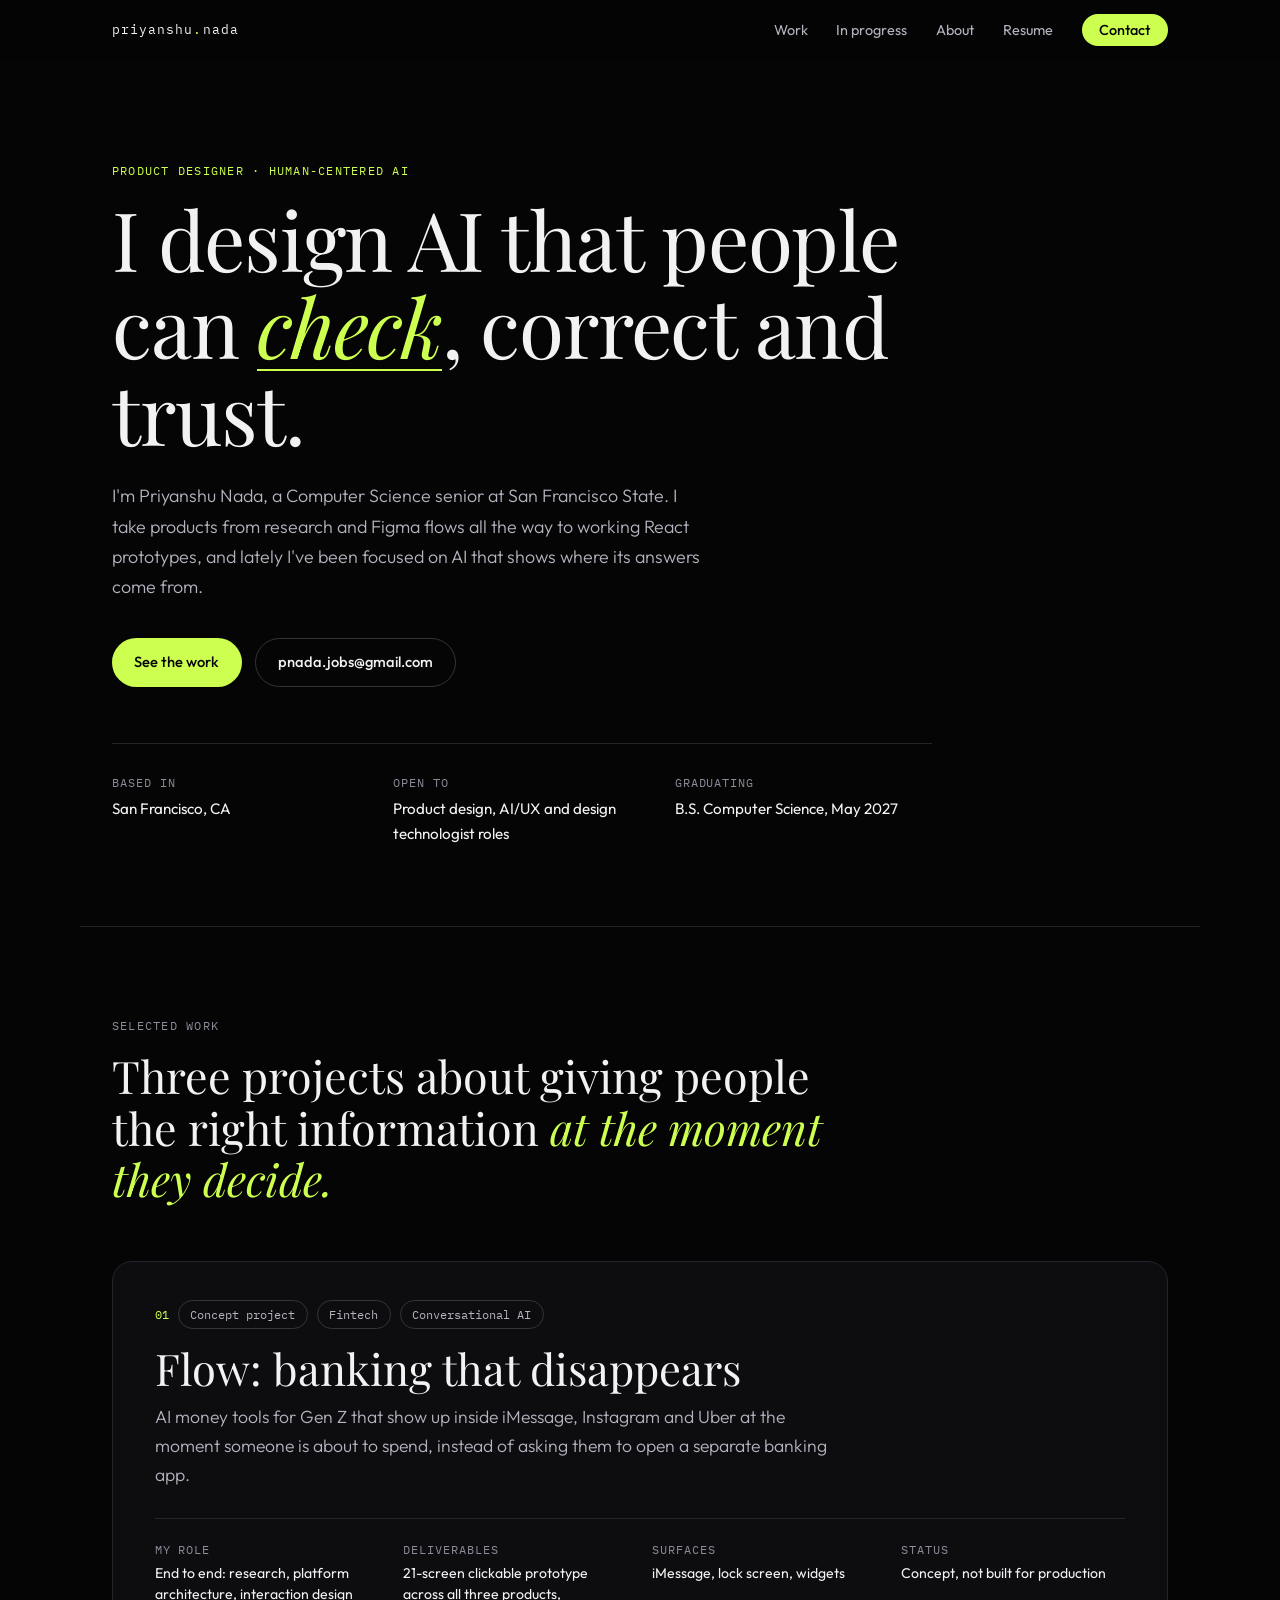
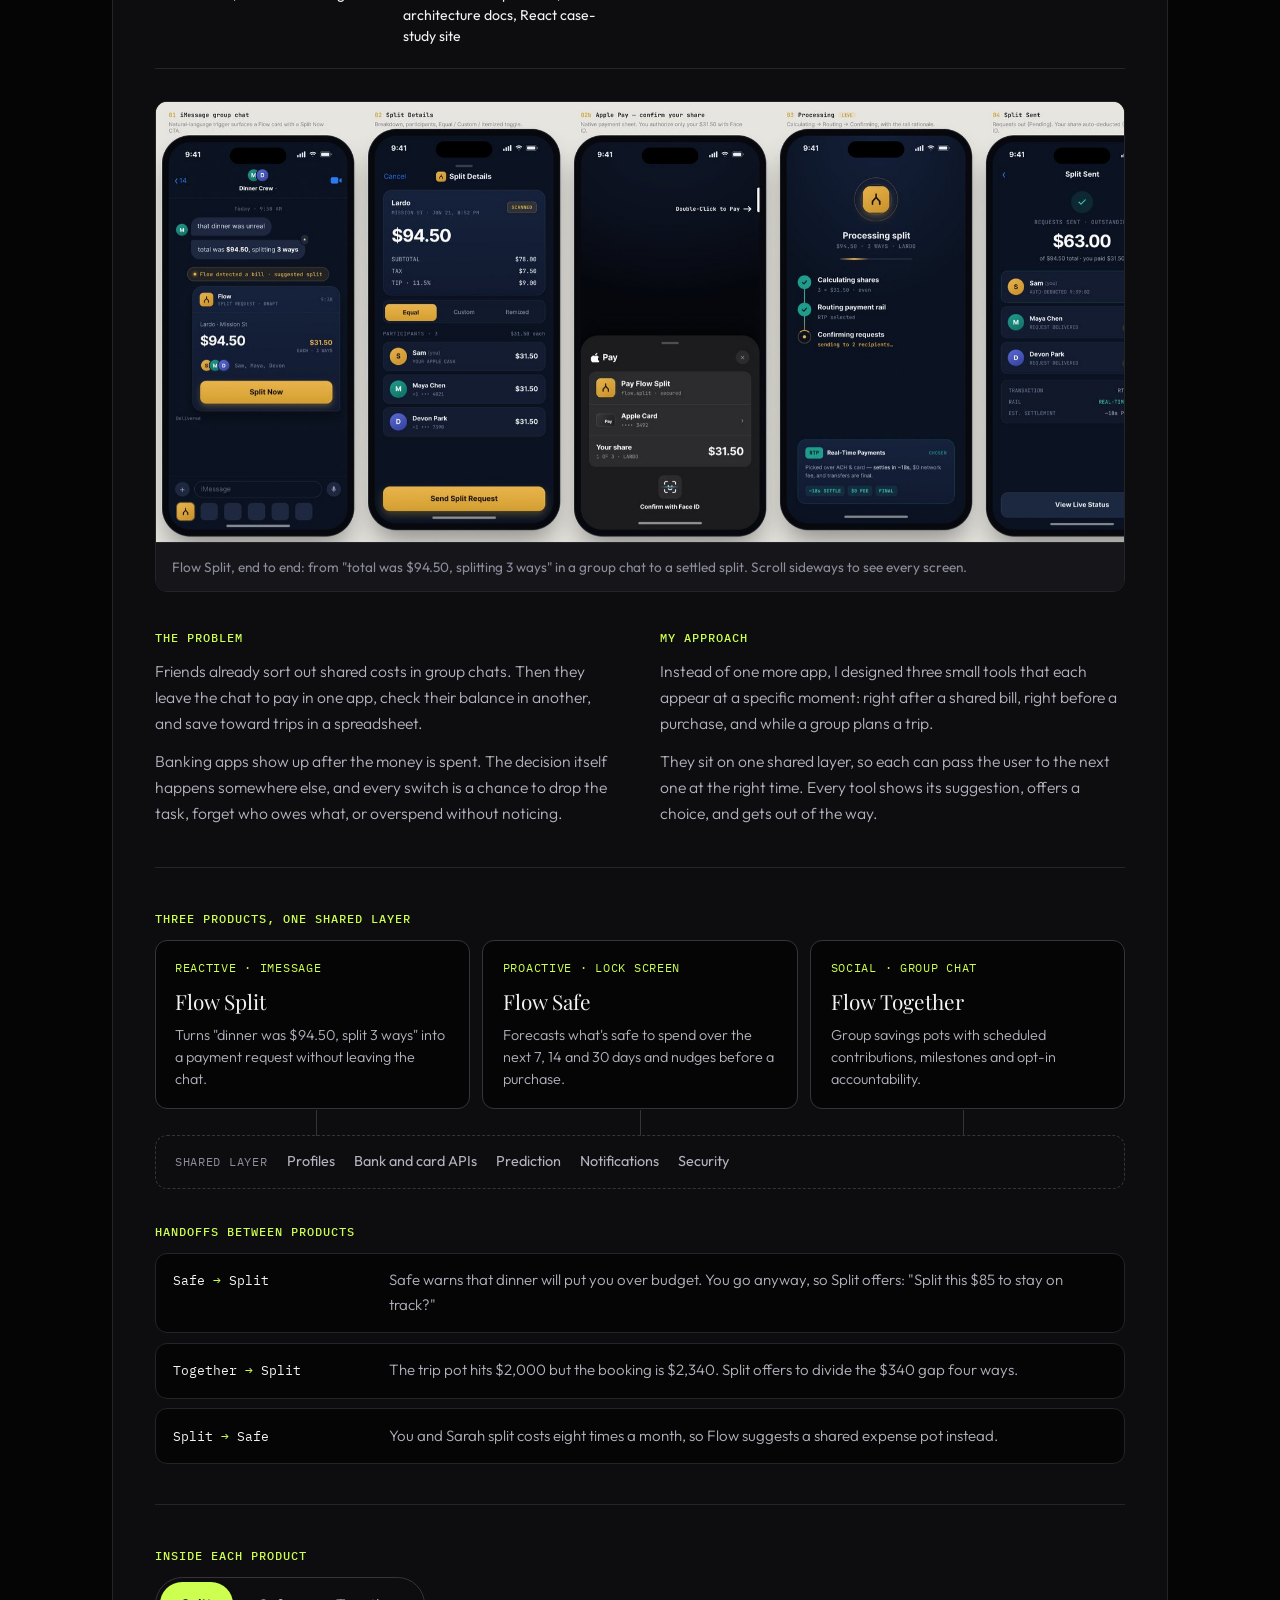
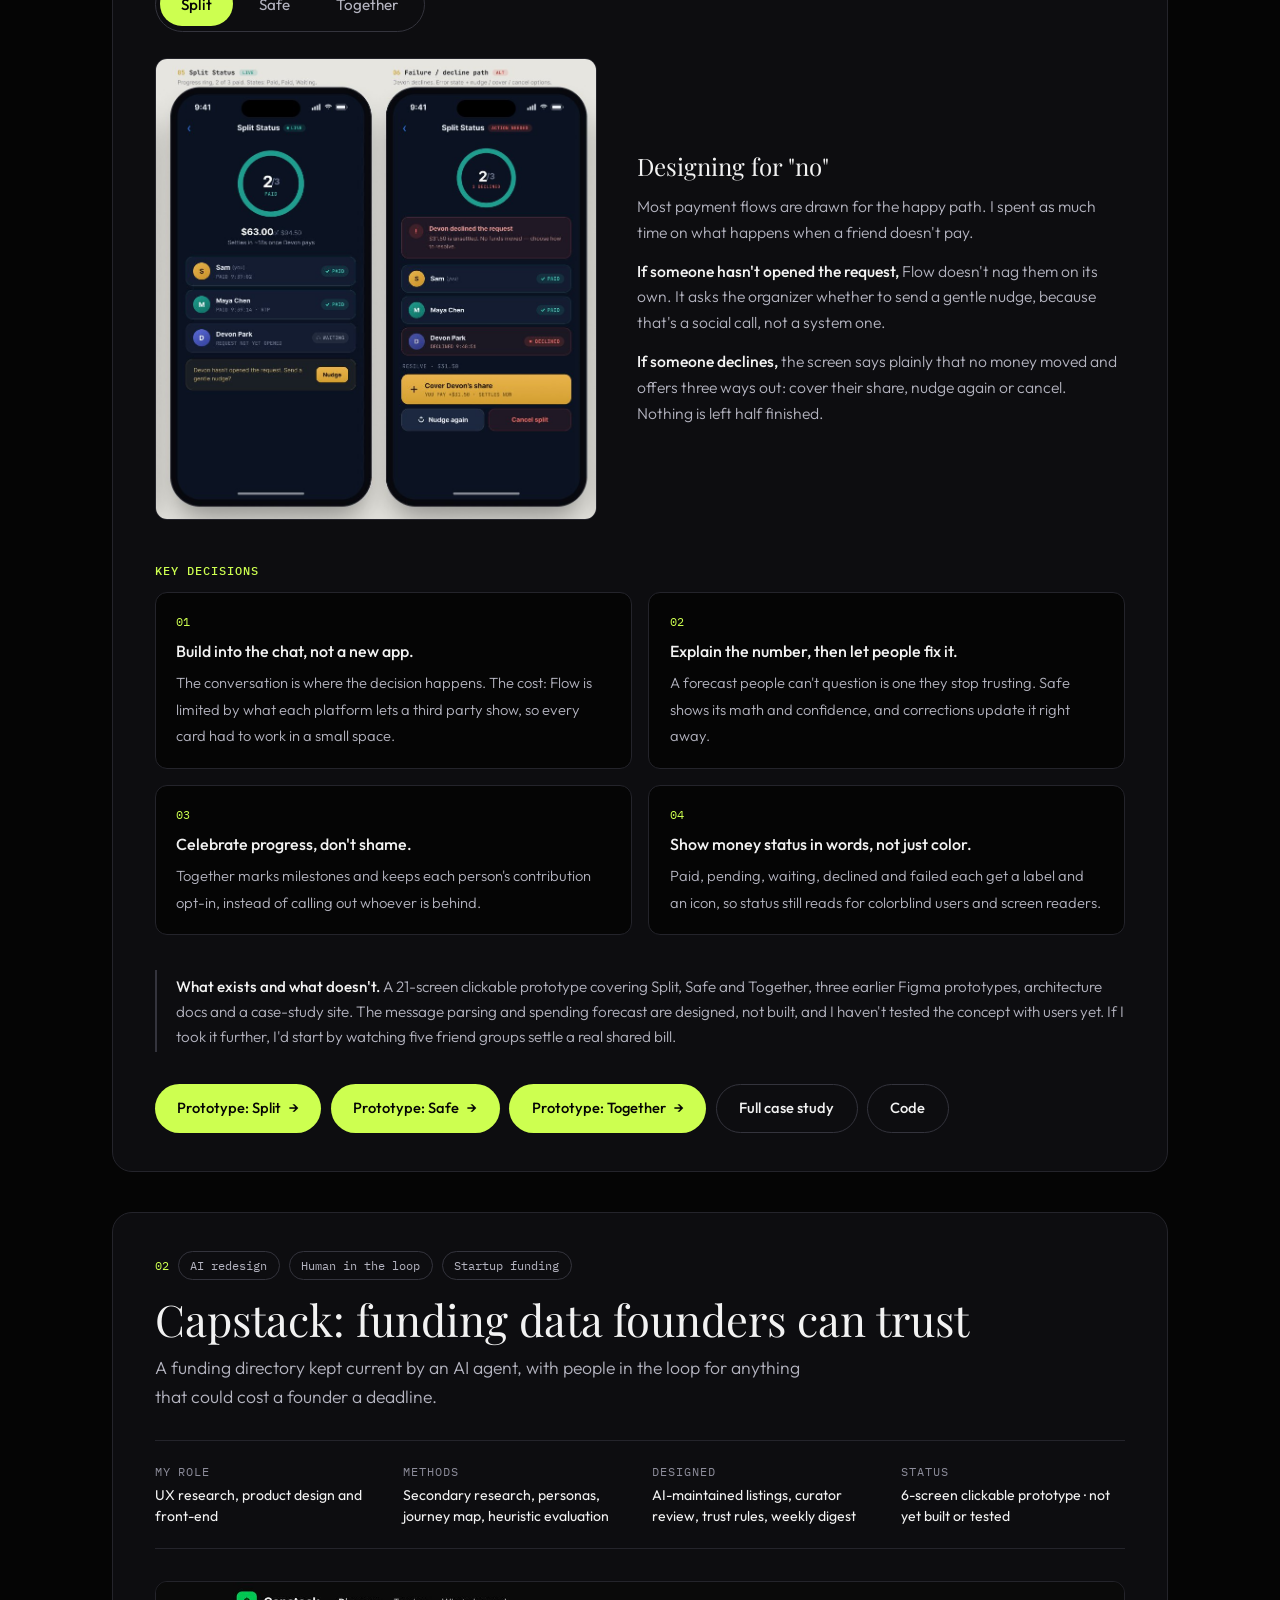
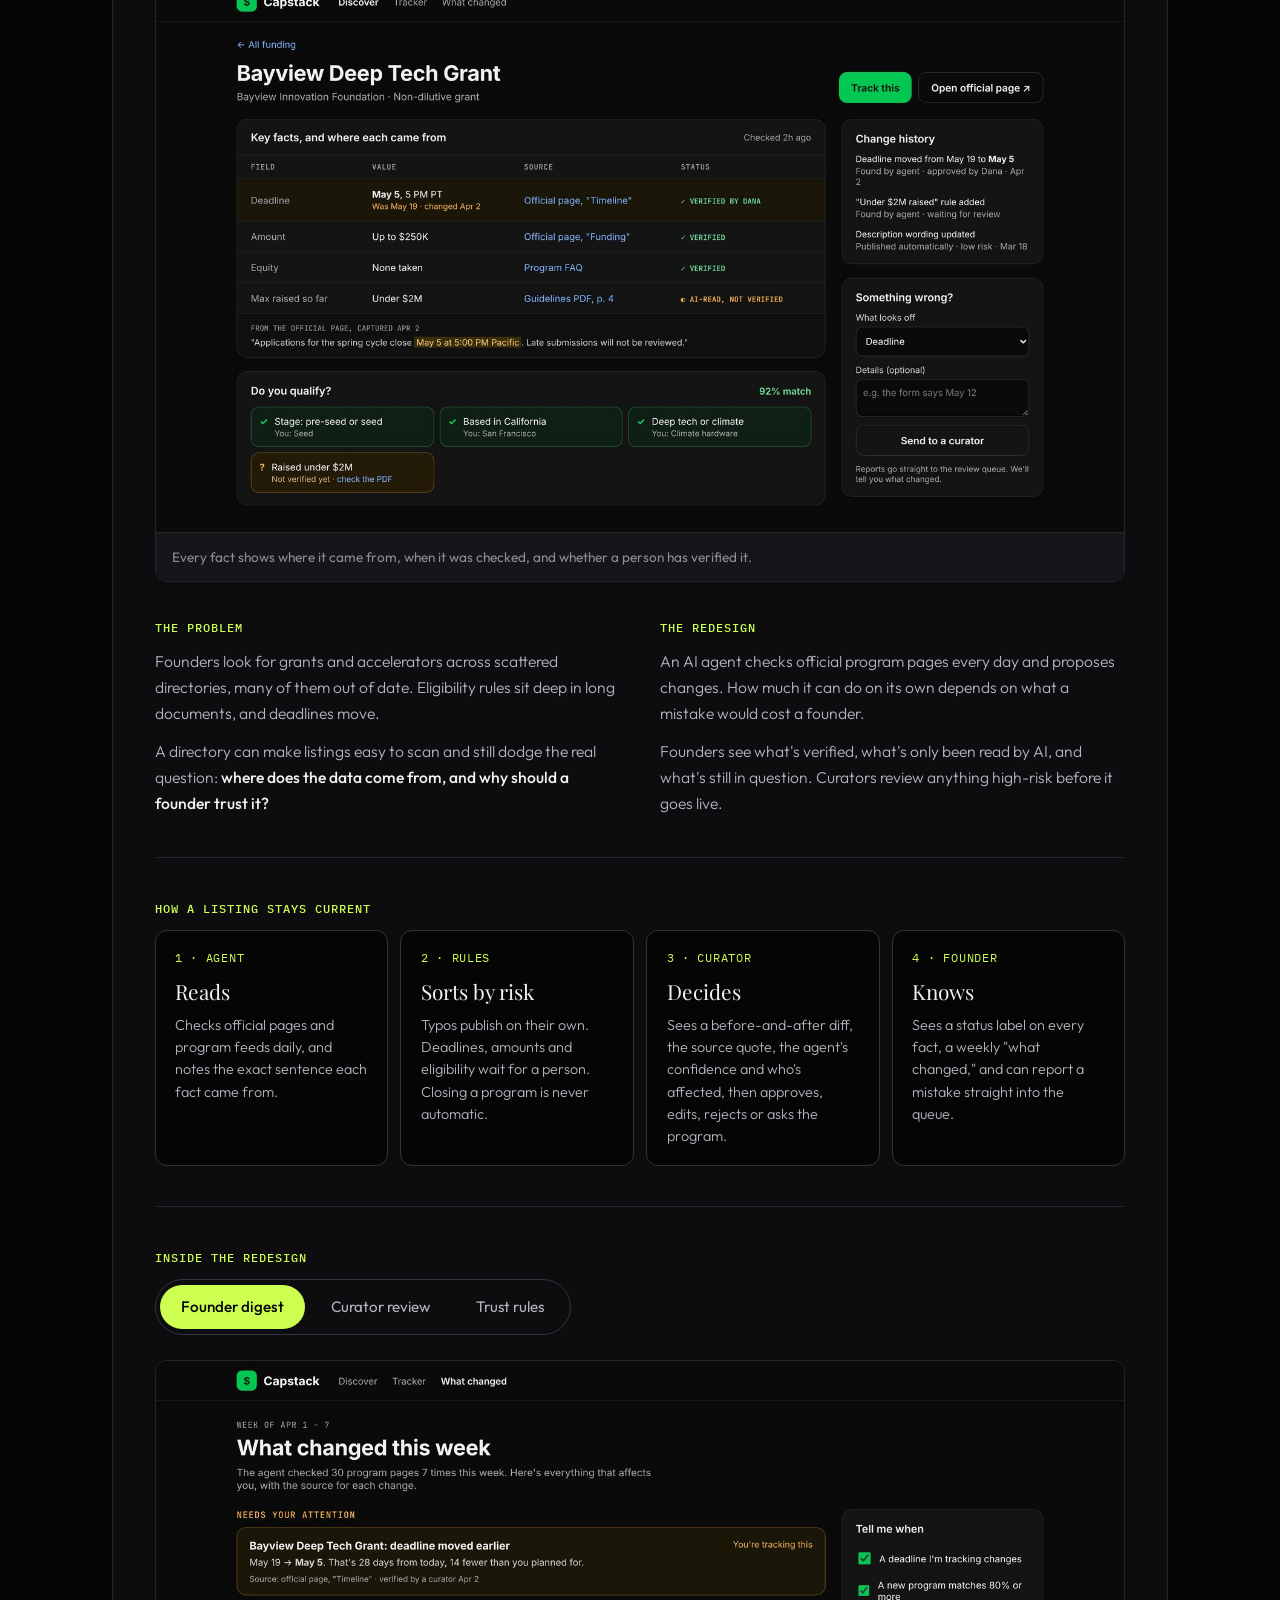
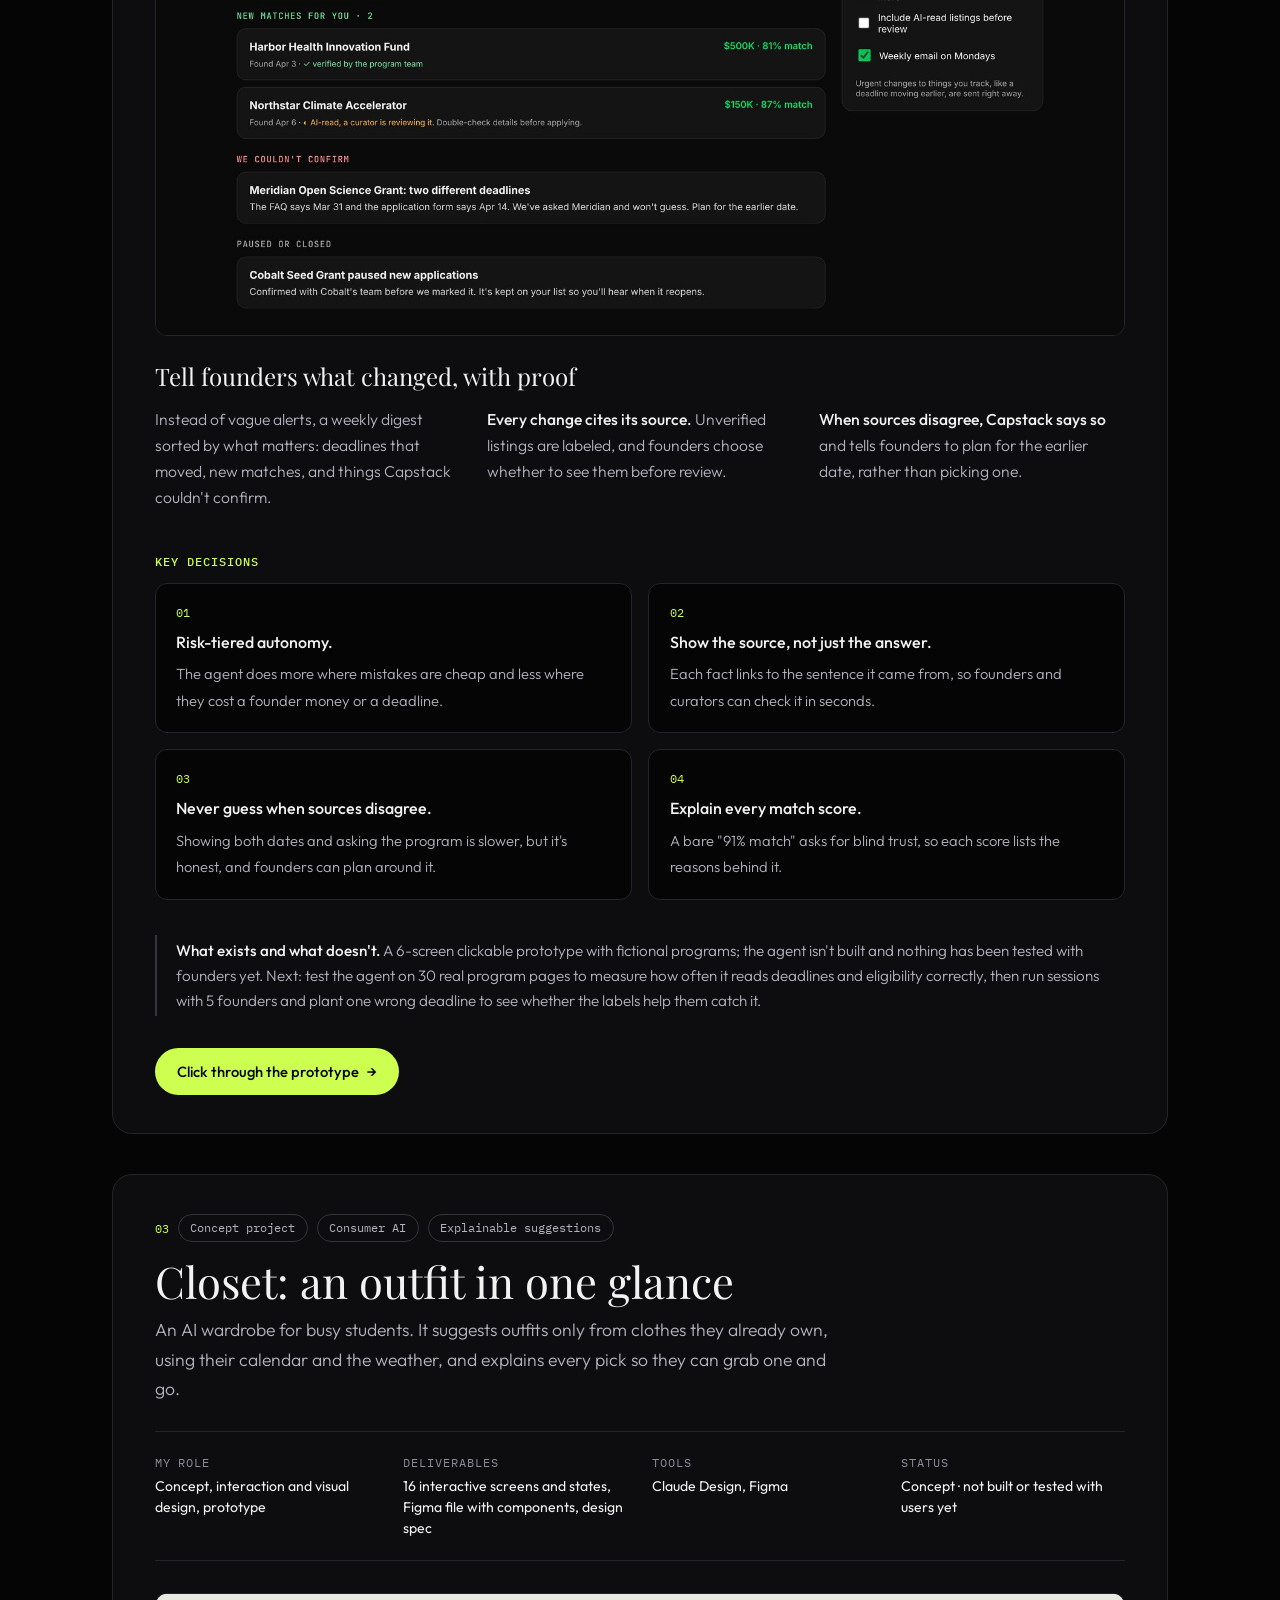
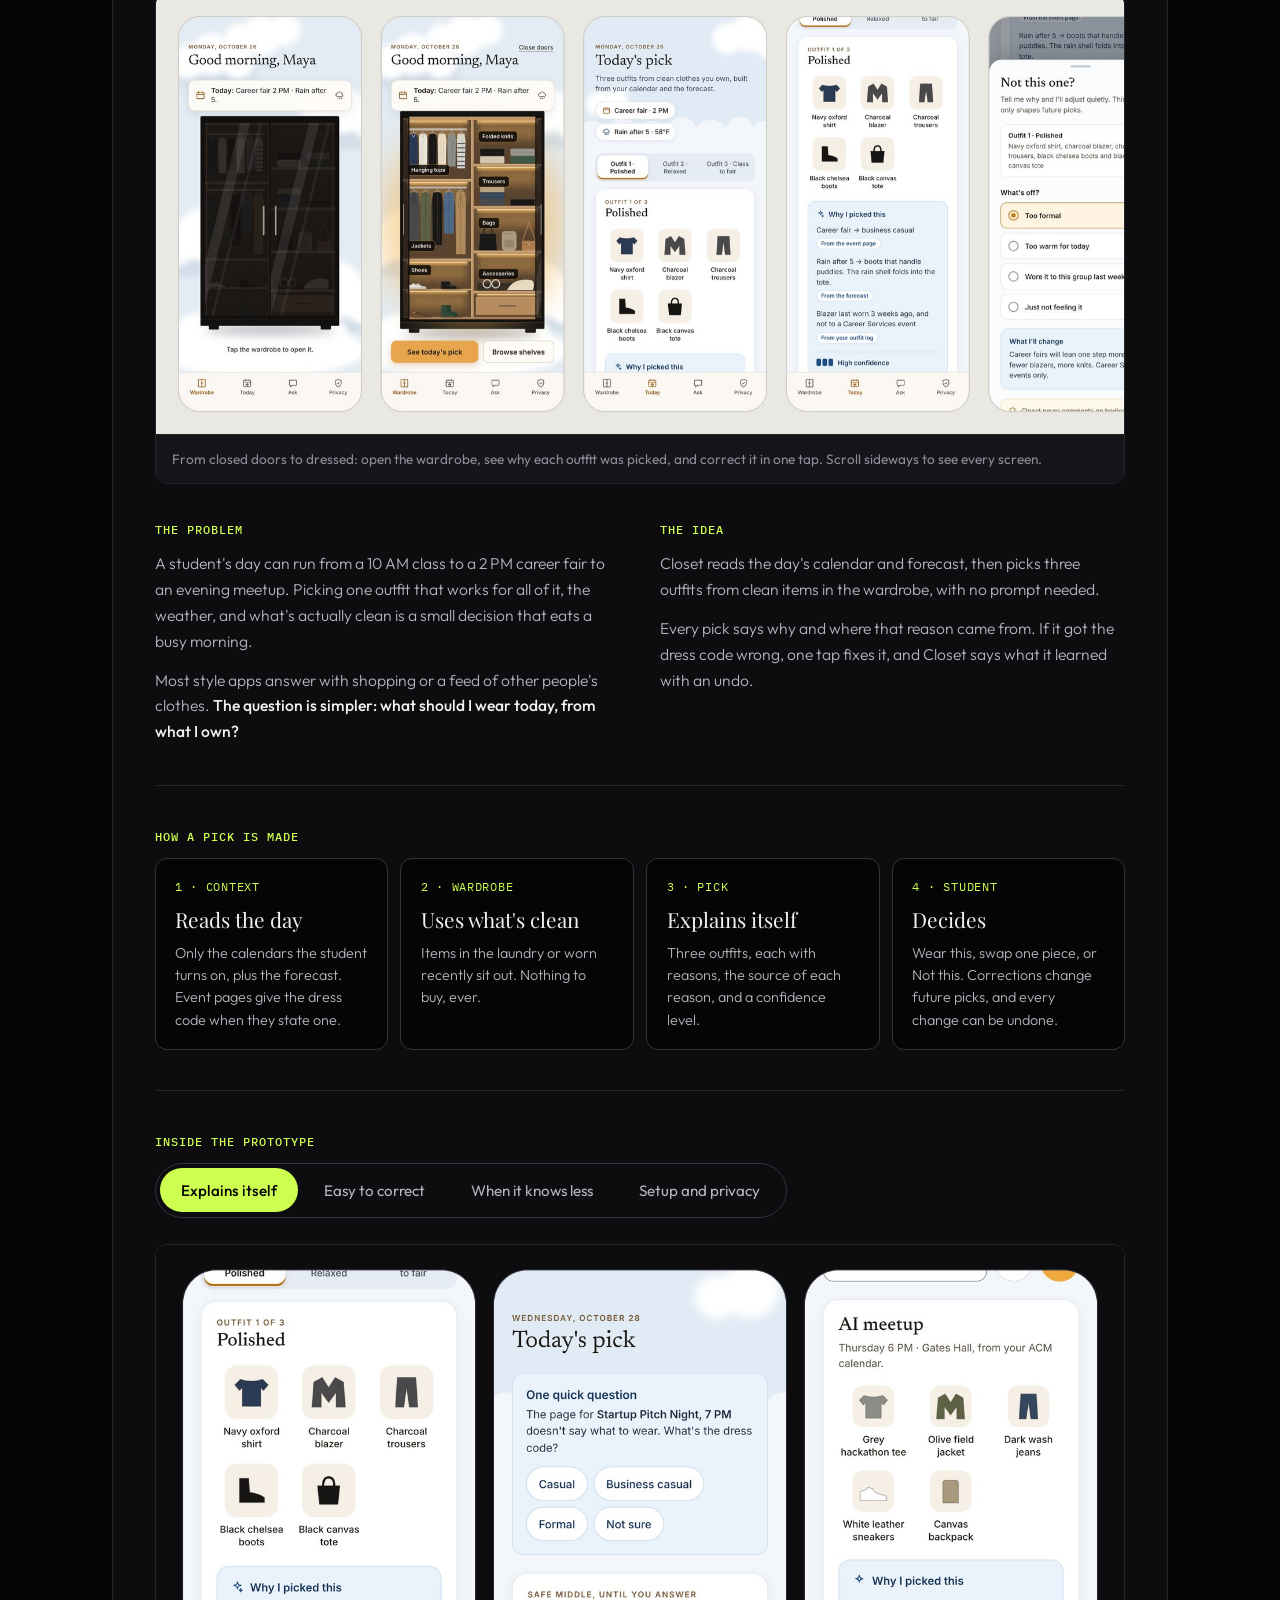
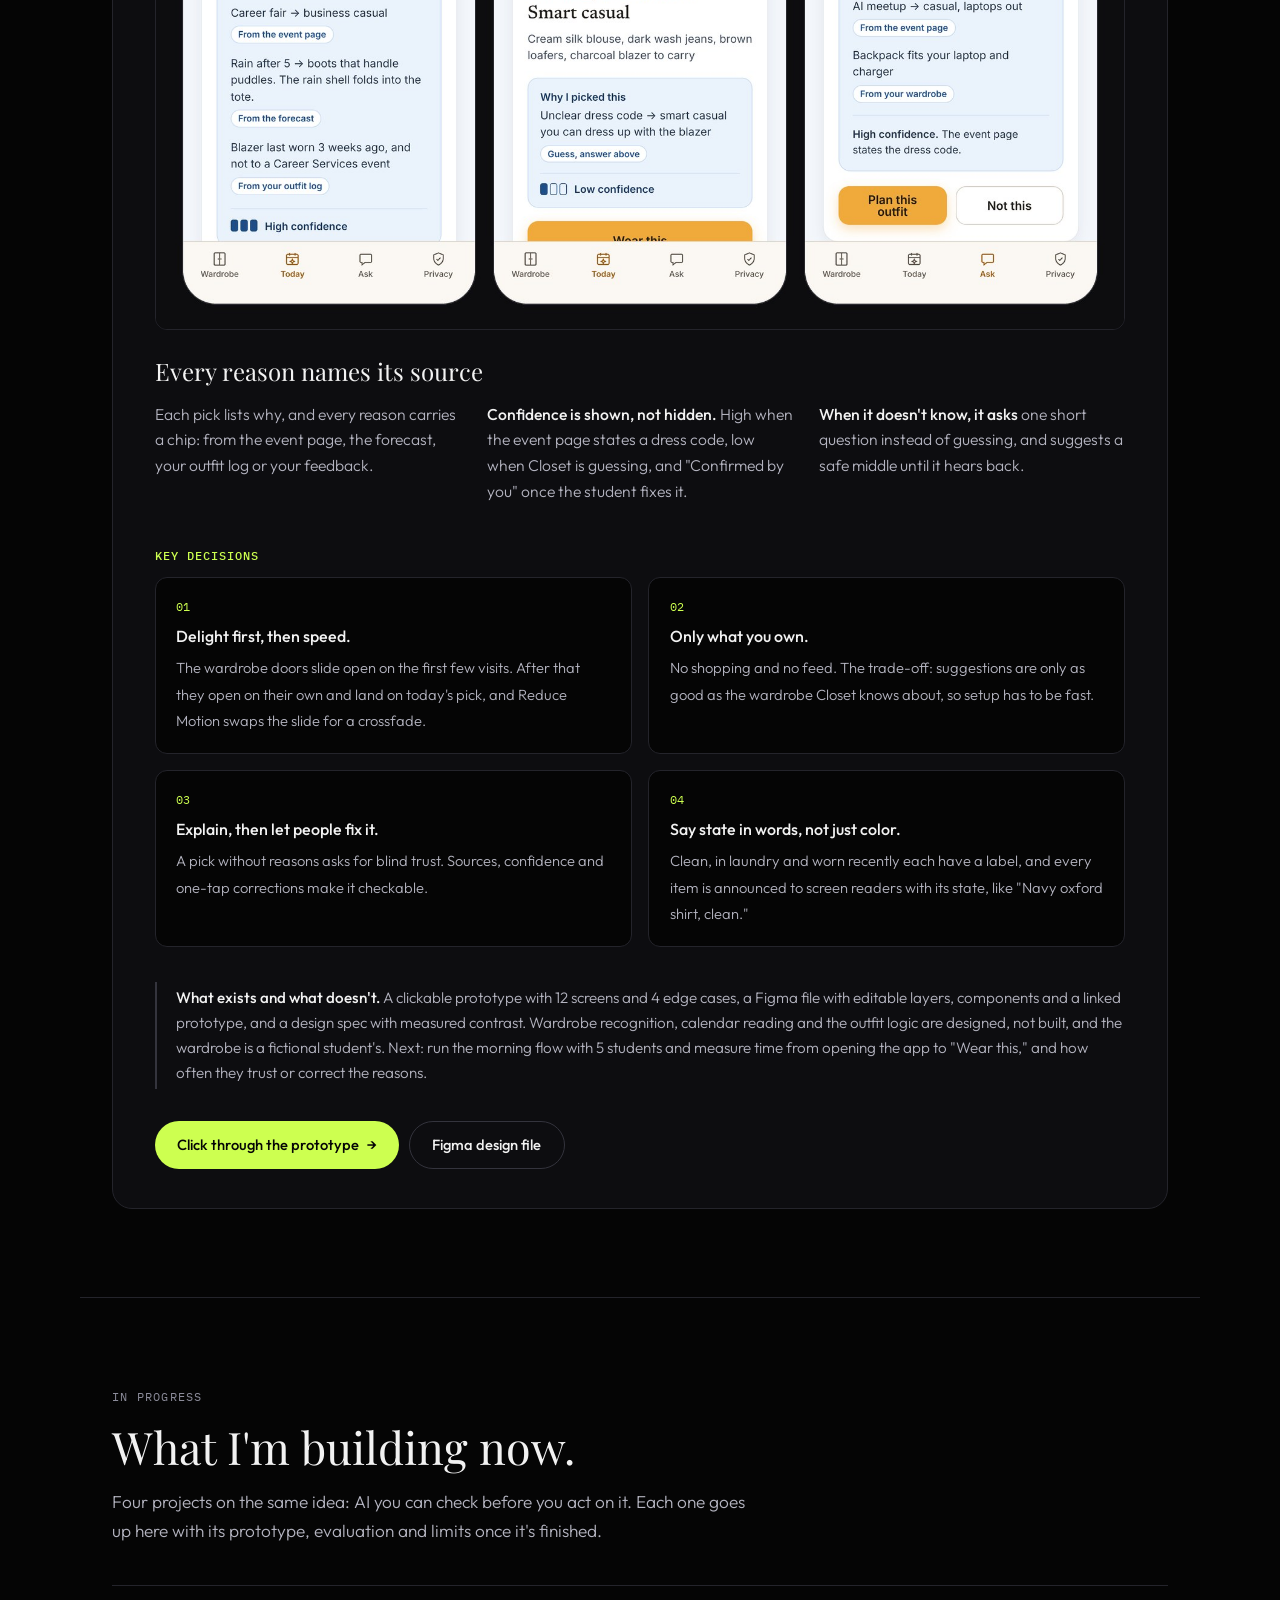
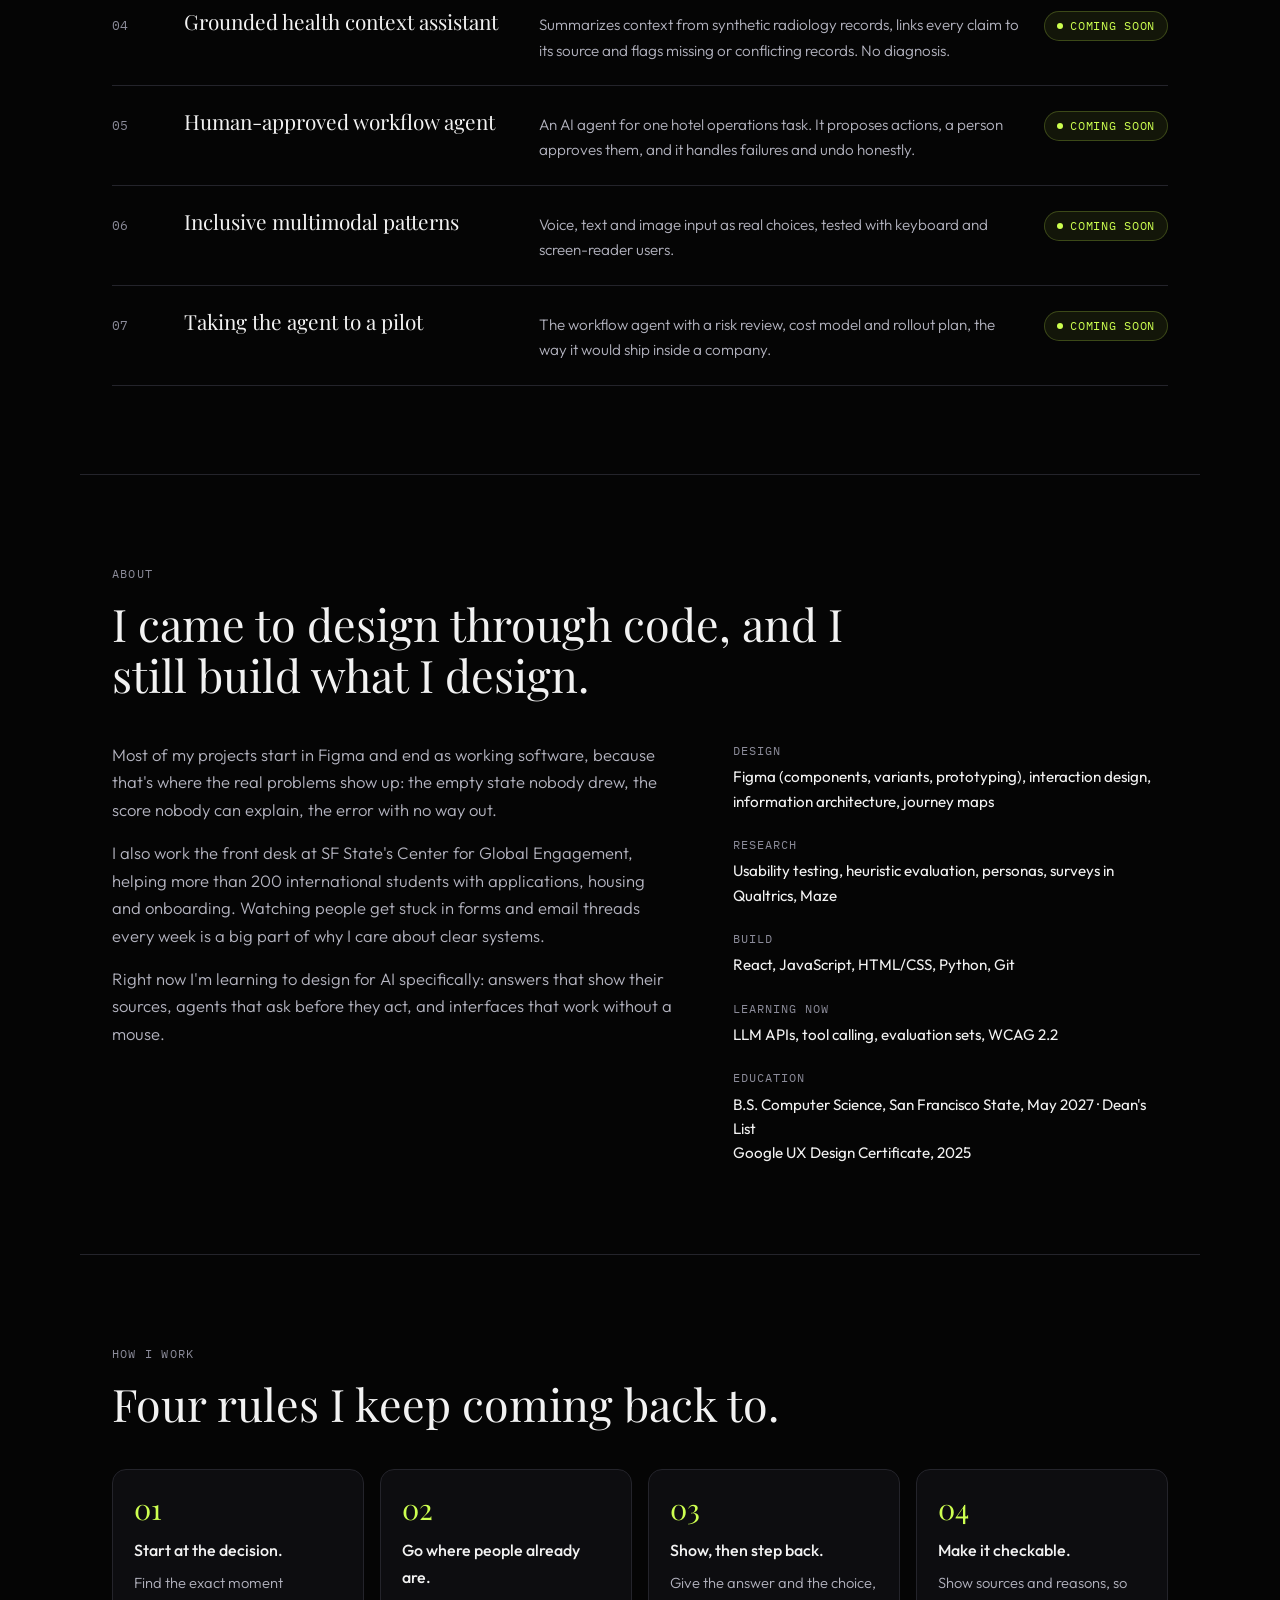
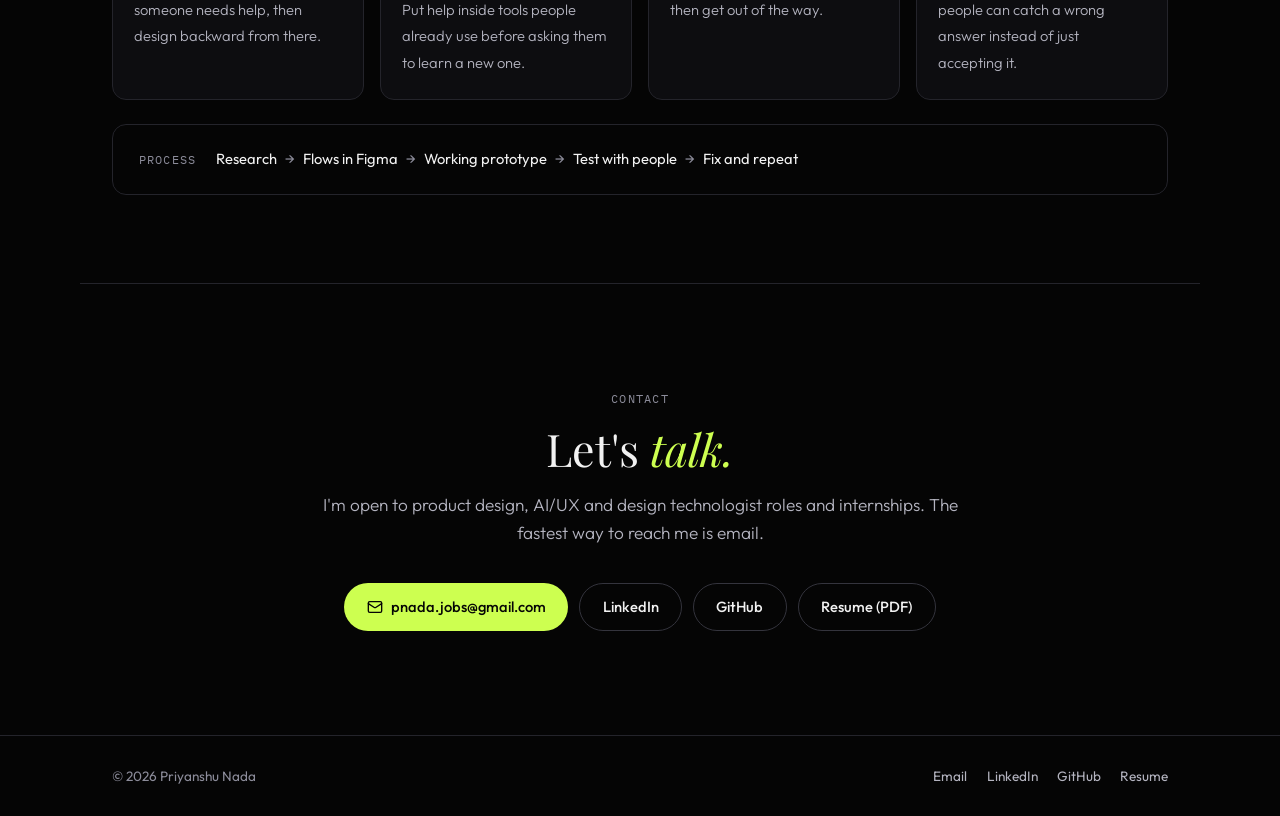
==== index.html @ f2cd7e9b "Closet: open the prototype in Figma Co-Authored-By: Claude Opus 5.5 <noreply@anthropic.com> Claude-S" ====
<!DOCTYPE html>
<html lang="en">
<head>
<meta charset="UTF-8">
<meta name="viewport" content="width=device-width, initial-scale=1.0">
<title>Priyanshu Nada | Product Designer, Human-Centered AI</title>
<meta name="description" content="Priyanshu Nada is a product designer and CS senior at San Francisco State. He designs and prototypes AI products people can check, correct and trust.">
<meta property="og:title" content="Priyanshu Nada | Product Designer, Human-Centered AI">
<meta property="og:description" content="I design AI that people can check, correct and trust. Case studies: Flow, Capstack and Closet.">
<meta property="og:type" content="website">
<meta property="og:url" content="https://nadadesign.netlify.app/">
<meta property="og:image" content="https://nadadesign.netlify.app/assets/flow-split-decline.jpg">
<meta name="twitter:card" content="summary_large_image">
<link rel="preconnect" href="https://fonts.googleapis.com">
<link rel="preconnect" href="https://fonts.gstatic.com" crossorigin>
<link href="https://fonts.googleapis.com/css2?family=Playfair+Display:ital,wght@0,400;0,600;1,400&family=Outfit:wght@300;400;500;600&family=IBM+Plex+Mono:wght@400;500&display=swap" rel="stylesheet">
<script>document.documentElement.classList.add('js')</script>
<style>
:root{
  --bg:#050505;--bg2:#0d0d10;--bg3:#15151a;--border:#24242b;--border2:#34343d;
  --t1:#f2f2f2;--t2:#b4b4c0;--t3:#8c8c9a;
  --accent:#cdff50;--accent-dim:rgba(205,255,80,0.22);--accent-faint:rgba(205,255,80,0.07);
  --serif:'Playfair Display',Georgia,serif;--sans:'Outfit',system-ui,sans-serif;--mono:'IBM Plex Mono',ui-monospace,monospace;
  --ease:cubic-bezier(0.16,1,0.3,1);
  --max:1120px;
}
*,*::before,*::after{margin:0;padding:0;box-sizing:border-box}
html{scroll-behavior:smooth;scroll-padding-top:84px;-webkit-font-smoothing:antialiased}
body{font-family:var(--sans);background:var(--bg);color:var(--t1);line-height:1.65;font-size:1rem;overflow-x:hidden}
a{color:inherit}
img{display:block;max-width:100%;height:auto}
:focus-visible{outline:2px solid var(--accent);outline-offset:3px;border-radius:4px}
.skip{position:absolute;left:1rem;top:-3rem;background:var(--accent);color:var(--bg);padding:0.6rem 1rem;border-radius:8px;font-weight:600;z-index:200;text-decoration:none}
.skip:focus{top:1rem}
.wrap{max-width:var(--max);margin:0 auto;padding:0 2rem}

/* Nav */
.nav{position:fixed;inset:0 0 auto 0;z-index:100;background:rgba(5,5,5,0.82);backdrop-filter:blur(16px);-webkit-backdrop-filter:blur(16px);border-bottom:1px solid transparent;transition:border-color 0.3s}
.nav.scrolled{border-bottom-color:var(--border)}
.nav-in{max-width:var(--max);margin:0 auto;padding:1rem 2rem;display:flex;align-items:center;justify-content:space-between;gap:1rem}
.logo{font-family:var(--mono);font-size:0.82rem;letter-spacing:0.08em;color:var(--t1);text-decoration:none}
.logo span{color:var(--accent)}
.nav-links{display:flex;align-items:center;gap:1.8rem;list-style:none}
.nav-links a{font-size:0.9rem;color:var(--t2);text-decoration:none;transition:color 0.2s}
.nav-links a:hover,.nav-links a.active{color:var(--t1)}
.nav-links .btn-sm{color:var(--bg)}
.nav-toggle{display:none;background:none;border:1px solid var(--border2);color:var(--t1);border-radius:8px;width:44px;height:44px;cursor:pointer;align-items:center;justify-content:center}
.nav-toggle svg{width:20px;height:20px}

/* Buttons */
.btn{display:inline-flex;align-items:center;justify-content:center;gap:0.5rem;min-height:46px;padding:0.7rem 1.4rem;border-radius:100px;font-family:var(--sans);font-size:0.92rem;font-weight:500;text-decoration:none;transition:background 0.2s,border-color 0.2s,color 0.2s}
.btn svg{width:16px;height:16px;flex-shrink:0}
.btn-a{background:var(--accent);color:var(--bg)}
.btn-a:hover{background:#dbff7a}
.btn-o{border:1px solid var(--border2);color:var(--t1)}
.btn-o:hover{border-color:var(--t3);background:var(--bg2)}
.btn-sm{min-height:38px;padding:0.45rem 1.1rem;font-size:0.85rem;background:var(--accent);border-radius:100px;font-weight:500}
.btn-sm:hover{background:#dbff7a}

/* Type */
.label{font-family:var(--mono);font-size:0.78rem;letter-spacing:0.1em;text-transform:uppercase;color:var(--t3);margin-bottom:0.9rem}
.h2{font-family:var(--serif);font-weight:400;font-size:clamp(1.9rem,3.6vw,2.8rem);line-height:1.15;max-width:760px}
.h2 em,.h1 em{font-style:italic;color:var(--accent)}
.lead{font-size:1.08rem;color:var(--t2);font-weight:300;max-width:640px;margin-top:1rem}

/* Hero */
.hero{padding:10rem 0 5rem}
.hero .label{color:var(--accent)}
.h1{font-family:var(--serif);font-weight:400;font-size:clamp(2.6rem,6.4vw,5.2rem);line-height:1.06;letter-spacing:-0.015em;max-width:900px}
.hero-sub{font-size:1.12rem;color:var(--t2);font-weight:300;max-width:600px;margin-top:1.6rem;line-height:1.7}
.hero-cta{display:flex;gap:0.8rem;flex-wrap:wrap;margin-top:2.2rem}
.facts{display:grid;grid-template-columns:repeat(3,minmax(0,1fr));gap:1.5rem;margin-top:3.5rem;padding-top:1.8rem;border-top:1px solid var(--border);max-width:820px}
.facts dt{font-family:var(--mono);font-size:0.75rem;letter-spacing:0.08em;text-transform:uppercase;color:var(--t3);margin-bottom:0.25rem}
.facts dd{font-size:0.95rem;color:var(--t1)}
.facts a{color:var(--accent);text-underline-offset:3px}

section{padding:5.5rem 0}
.rule{max-width:var(--max);margin:0 auto;height:1px;background:var(--border)}

/* Case studies */
.case{margin-top:3.5rem;border:1px solid var(--border);border-radius:20px;background:var(--bg2);overflow:hidden}
.case+.case{margin-top:2.5rem}
.case-head{padding:2.4rem 2.6rem 0}
.case-kicker{display:flex;flex-wrap:wrap;align-items:center;gap:0.6rem;font-family:var(--mono);font-size:0.78rem;color:var(--t3)}
.case-num{color:var(--accent)}
.pill{border:1px solid var(--border2);border-radius:100px;padding:0.2rem 0.7rem;font-size:0.75rem;color:var(--t2)}
.case-title{font-family:var(--serif);font-weight:400;font-size:clamp(2rem,3.4vw,2.8rem);line-height:1.1;margin-top:1rem}
.case-lede{font-size:1.1rem;color:var(--t2);font-weight:300;max-width:680px;margin-top:0.6rem}
.case-meta{display:grid;grid-template-columns:repeat(4,minmax(0,1fr));gap:1.2rem 1.5rem;margin-top:1.8rem;padding:1.3rem 0;border-top:1px solid var(--border);border-bottom:1px solid var(--border)}
.case-meta dt{font-family:var(--mono);font-size:0.75rem;letter-spacing:0.08em;text-transform:uppercase;color:var(--t3);margin-bottom:0.2rem}
.case-meta dd{font-size:0.88rem;color:var(--t1);line-height:1.5}
.shot{margin:2rem 2.6rem 0;border-radius:12px;overflow:hidden;border:1px solid var(--border)}
.shot img{width:100%}
.shot figcaption{font-size:0.85rem;color:var(--t3);padding:0.8rem 1rem;background:var(--bg3);border-top:1px solid var(--border)}
.case-body{padding:2.2rem 2.6rem 2.4rem}
.cols{display:grid;grid-template-columns:repeat(2,minmax(0,1fr));gap:2.5rem}
.h4{font-family:var(--mono);font-size:0.78rem;letter-spacing:0.08em;text-transform:uppercase;color:var(--accent);margin-bottom:0.7rem;font-weight:500}
.prose{font-size:0.98rem;color:var(--t2);font-weight:300}
.prose p+p{margin-top:0.8rem}
.prose strong{color:var(--t1);font-weight:500}
.ticks{list-style:none;display:flex;flex-direction:column;gap:0.6rem}
.ticks li{position:relative;padding-left:1.2rem;font-size:0.96rem;color:var(--t2);font-weight:300}
.ticks li::before{content:'';position:absolute;left:0;top:0.62em;width:6px;height:6px;border-radius:50%;background:var(--accent)}
.ticks strong{color:var(--t1);font-weight:500}
.decisions{margin-top:2.5rem}
.dlist{list-style:none;display:grid;grid-template-columns:repeat(2,minmax(0,1fr));gap:1rem;counter-reset:d}
.dlist li{counter-increment:d;border:1px solid var(--border);border-radius:12px;padding:1.2rem 1.3rem;background:var(--bg)}
.dlist li::before{content:'0' counter(d);display:block;font-family:var(--mono);font-size:0.75rem;color:var(--accent);margin-bottom:0.4rem}
.dlist b{display:block;font-weight:500;font-size:1rem;color:var(--t1);margin-bottom:0.3rem}
.dlist span{font-size:0.92rem;color:var(--t2);font-weight:300;line-height:1.6}
.limits{margin-top:2.2rem;border-left:2px solid var(--border2);padding:0.2rem 0 0.2rem 1.2rem}
.limits p{font-size:0.95rem;color:var(--t2);font-weight:300}
.limits strong{color:var(--t1);font-weight:500}
.links{display:flex;flex-wrap:wrap;gap:0.6rem;margin-top:2rem}
.strip{overflow-x:auto;background:#e9e8e3;scrollbar-color:var(--border2) var(--bg3)}
.strip img{width:auto;max-width:none;height:440px}
.feature{display:grid;grid-template-columns:minmax(0,0.9fr) minmax(0,1.1fr);gap:2.5rem;align-items:center;margin-top:2.5rem;padding-top:2.5rem;border-top:1px solid var(--border)}
.feature-img{border-radius:12px;overflow:hidden;border:1px solid var(--border)}

/* In progress */
.next-list{list-style:none;margin-top:2.5rem;border-top:1px solid var(--border)}
.next-list li{display:grid;grid-template-columns:3rem minmax(0,1.1fr) minmax(0,1.6fr) auto;gap:1.5rem;align-items:baseline;padding:1.4rem 0;border-bottom:1px solid var(--border)}
.n-num{font-family:var(--mono);font-size:0.8rem;color:var(--t3)}
.n-name{font-family:var(--serif);font-size:1.3rem;line-height:1.25}
.n-desc{font-size:0.95rem;color:var(--t2);font-weight:300}
.n-tag{font-family:var(--mono);font-size:0.75rem;letter-spacing:0.06em;text-transform:uppercase;color:var(--accent);border:1px solid var(--accent-dim);background:var(--accent-faint);border-radius:100px;padding:0.25rem 0.75rem;white-space:nowrap}

/* About */
.about-grid{display:grid;grid-template-columns:minmax(0,1.3fr) minmax(0,1fr);gap:3.5rem;margin-top:2.5rem}
.about-text p{font-size:1.04rem;color:var(--t2);font-weight:300}
.about-text p+p{margin-top:1rem}
.kit{display:flex;flex-direction:column;gap:1.3rem}
.kit dt{font-family:var(--mono);font-size:0.75rem;letter-spacing:0.08em;text-transform:uppercase;color:var(--t3);margin-bottom:0.3rem}
.kit dd{font-size:0.95rem;color:var(--t1);line-height:1.6}

/* Approach */
.principles{display:grid;grid-template-columns:repeat(4,minmax(0,1fr));gap:1rem;margin-top:2.5rem;list-style:none;counter-reset:p}
.principles li{counter-increment:p;border:1px solid var(--border);border-radius:14px;background:var(--bg2);padding:1.5rem 1.3rem}
.principles li::before{content:'0' counter(p);display:block;font-family:var(--serif);font-size:1.8rem;color:var(--accent);line-height:1;margin-bottom:0.9rem}
.principles b{display:block;font-weight:500;font-size:1rem;margin-bottom:0.35rem}
.principles span{font-size:0.92rem;color:var(--t2);font-weight:300;line-height:1.6}
.process{margin-top:1.5rem;border:1px solid var(--border);border-radius:14px;padding:1.4rem 1.6rem;display:flex;flex-wrap:wrap;align-items:center;gap:0.5rem 1.2rem}
.process .label{margin:0}
.steps{list-style:none;display:flex;flex-wrap:wrap;gap:0.4rem 0.5rem;align-items:center}
.steps li{font-size:0.92rem;color:var(--t1)}
.steps li+li::before{content:'→';color:var(--t3);margin-right:0.5rem}

/* Contact */
.contact{text-align:center;padding:6.5rem 0}
.contact .h2{margin:0 auto}
.contact .lead{margin:1rem auto 0}
.contact-btns{display:flex;justify-content:center;flex-wrap:wrap;gap:0.7rem;margin-top:2.2rem}

footer{border-top:1px solid var(--border)}
.foot{max-width:var(--max);margin:0 auto;padding:1.8rem 2rem;display:flex;justify-content:space-between;align-items:center;gap:1rem;flex-wrap:wrap;font-size:0.85rem;color:var(--t3)}
.foot nav{display:flex;gap:1.2rem;flex-wrap:wrap}
.foot a{color:var(--t2);text-decoration:none}
.foot a:hover{color:var(--accent)}

/* Flow platform diagram */
.platform{margin-top:2.5rem;padding-top:2.5rem;border-top:1px solid var(--border)}
.plat-row{list-style:none;display:grid;grid-template-columns:repeat(3,minmax(0,1fr));gap:0.8rem}
.plat-row.steps4{grid-template-columns:repeat(4,minmax(0,1fr))}
.plat-card{border:1px solid var(--border2);border-radius:12px;background:var(--bg);padding:1.1rem 1.2rem;display:flex;flex-direction:column;gap:0.35rem}
.plat-card b{font-family:var(--serif);font-weight:400;font-size:1.3rem}
.plat-card span:last-child{font-size:0.9rem;color:var(--t2);font-weight:300;line-height:1.55}
.plat-kind{font-family:var(--mono);font-size:0.75rem;letter-spacing:0.06em;text-transform:uppercase;color:var(--accent)}
.plat-base{position:relative;margin-top:1.6rem;border:1px dashed var(--border2);border-radius:12px;padding:0.9rem 1.2rem;display:flex;flex-wrap:wrap;gap:0.5rem 1.2rem;align-items:center;font-size:0.9rem;color:var(--t2)}
.plat-base::before{content:'';position:absolute;left:16.6%;right:16.6%;top:-1.6rem;height:1.6rem;border-left:1px solid var(--border2);border-right:1px solid var(--border2);background:linear-gradient(var(--border2),var(--border2)) center/1px 100% no-repeat}
.plat-base .plat-kind{color:var(--t3)}
.handoffs{list-style:none;display:flex;flex-direction:column;gap:0.6rem}
.handoffs li{display:grid;grid-template-columns:12.5rem minmax(0,1fr);gap:1rem;align-items:baseline;padding:0.9rem 1.1rem;border:1px solid var(--border);border-radius:12px;background:var(--bg)}
.hf-route{display:inline-flex;align-items:center;gap:0.5rem;font-family:var(--mono);font-size:0.8rem;color:var(--t1)}
.hf-route i{font-style:normal;color:var(--accent);display:inline-block}
.hf-text{font-size:0.94rem;color:var(--t2);font-weight:300}

/* Product tabs */
.tour{margin-top:2.5rem;padding-top:2.5rem;border-top:1px solid var(--border)}
.tabs{display:inline-flex;gap:0.3rem;padding:0.3rem;border:1px solid var(--border2);border-radius:100px;margin-bottom:1.6rem;position:relative}
.tab{min-height:44px;padding:0 1.3rem;border:0;border-radius:100px;background:transparent;color:var(--t2);font-family:var(--sans);font-size:0.95rem;cursor:pointer;transition:background 0.3s var(--ease),color 0.3s}
.tab:hover{color:var(--t1)}
.tab[aria-selected="true"]{background:var(--accent);color:var(--bg);font-weight:500}
.panel{display:grid;grid-template-columns:minmax(0,0.95fr) minmax(0,1.05fr);gap:2.5rem;align-items:center}
.js .panel[hidden]{display:none}
.panel.wide{grid-template-columns:1fr;gap:1.6rem}
.panel.wide .prose{display:grid;grid-template-columns:repeat(3,minmax(0,1fr));gap:1.6rem}
.panel.wide .prose p+p{margin-top:0}
.panel.wide .panel-title{grid-column:1 / -1;margin-bottom:-0.6rem}
.panel-title{font-family:var(--serif);font-size:1.5rem;color:var(--t1);font-weight:400;line-height:1.25}
.panel + .panel{margin-top:2.5rem}
.js .panel + .panel{margin-top:0}

/* Scroll progress */
.progress{position:fixed;left:0;top:0;height:2px;width:100%;background:var(--accent);transform-origin:0 50%;transform:scaleX(0);z-index:150;pointer-events:none}

/* Reveal (only when JS runs) */
.js .reveal{opacity:0;transform:translateY(24px);transition:opacity 0.8s var(--ease),transform 0.8s var(--ease)}
.js .reveal.vis{opacity:1;transform:none}

/* Motion: only when the visitor hasn't asked for less */
@media (prefers-reduced-motion:no-preference){
  .hero .label,.hero .h1,.hero-sub,.hero-cta,.facts{animation:rise 0.9s var(--ease) both}
  .hero .h1{animation-delay:0.08s}.hero-sub{animation-delay:0.18s}.hero-cta{animation-delay:0.28s}.facts{animation-delay:0.4s}
  .h1 em{background:linear-gradient(var(--accent),var(--accent)) 0 92%/0 2px no-repeat;animation:underline 0.9s var(--ease) 0.9s forwards}
  @keyframes rise{from{opacity:0;transform:translateY(22px)}to{opacity:1;transform:none}}
  @keyframes underline{to{background-size:100% 2px}}

  .js .dlist li,.js .principles li,.js .plat-card,.js .handoffs li,.js .next-list li,.js .ticks li{opacity:0;transform:translateY(14px);transition:opacity 0.6s var(--ease),transform 0.6s var(--ease),border-color 0.3s,background 0.3s}
  .js .dlist.vis li,.js .principles.vis li,.js .plat-row.vis .plat-card,.js .handoffs.vis li,.js .ticks.vis li,.js .next-list.vis li{opacity:1;transform:none}
  .js :is(.dlist,.principles,.plat-row,.handoffs,.next-list,.ticks) > :nth-child(2){transition-delay:0.08s}
  .js :is(.dlist,.principles,.plat-row,.handoffs,.next-list,.ticks) > :nth-child(3){transition-delay:0.16s}
  .js :is(.dlist,.principles,.plat-row,.handoffs,.next-list,.ticks) > :nth-child(4){transition-delay:0.24s}

  .dlist li:hover,.principles li:hover,.plat-card:hover{border-color:var(--accent-dim);transform:translateY(-3px)!important;transition-delay:0s!important}
  .handoffs li:hover .hf-route i{animation:nudge 0.6s var(--ease)}
  @keyframes nudge{50%{transform:translateX(4px)}}
  .feature-img img,.shot > img{transition:transform 0.8s var(--ease)}
  .feature-img:hover img,.shot:hover > img{transform:scale(1.025)}
  .btn .arr{display:inline-block;transition:transform 0.3s var(--ease)}
  .btn:hover .arr{transform:translateX(4px)}
  .nav-links a:not(.btn-sm){background:linear-gradient(var(--accent),var(--accent)) 0 100%/0 1px no-repeat;transition:color 0.2s,background-size 0.35s var(--ease)}
  .nav-links a:not(.btn-sm):hover,.nav-links a.active{background-size:100% 1px}
  .panel.enter{animation:panelIn 0.55s var(--ease) both}
  @keyframes panelIn{from{opacity:0;transform:translateY(10px)}to{opacity:1;transform:none}}
  .n-tag::before{content:'';display:inline-block;width:6px;height:6px;border-radius:50%;background:var(--accent);margin-right:0.45rem;vertical-align:1px;animation:blink 2.4s ease-in-out infinite}
  @keyframes blink{50%{opacity:0.25}}
}
@media (prefers-reduced-motion:reduce){
  html{scroll-behavior:auto}
  .js .reveal{opacity:1;transform:none;transition:none}
  .progress{display:none}
}

/* Responsive */
@media (max-width:960px){
  .plat-row.steps4{grid-template-columns:repeat(2,minmax(0,1fr))}
  .case-meta{grid-template-columns:repeat(2,minmax(0,1fr))}
  .principles{grid-template-columns:repeat(2,minmax(0,1fr))}
  .next-list li{grid-template-columns:2.5rem minmax(0,1fr) auto;gap:0.4rem 1rem}
  .n-desc{grid-column:2 / -1}
}
@media (max-width:820px){
  .wrap,.nav-in,.foot{padding-left:1.25rem;padding-right:1.25rem}
  .nav-toggle{display:inline-flex}
  .nav-links{display:none;position:absolute;top:100%;left:0;right:0;flex-direction:column;align-items:stretch;gap:0;background:var(--bg);border-bottom:1px solid var(--border);padding:0.5rem 1.25rem 1.2rem}
  .nav-links.open{display:flex}
  .nav-links li a{display:block;padding:0.8rem 0;font-size:1rem}
  .nav-links .btn-sm{text-align:center;margin-top:0.5rem;padding:0.8rem}
  .hero{padding:7.5rem 0 3.5rem}
  .facts{grid-template-columns:1fr;gap:1rem}
  section{padding:4rem 0}
  .case-head{padding:1.6rem 1.3rem 0}
  .shot{margin:1.5rem 1.3rem 0}
  .case-body{padding:1.6rem 1.3rem 1.8rem}
  .cols,.dlist,.about-grid,.feature,.panel,.plat-row{grid-template-columns:1fr}
  .plat-base::before{display:none}
  .plat-row.steps4{grid-template-columns:1fr}
  .handoffs li{grid-template-columns:1fr;gap:0.4rem}
  .panel.wide .prose{grid-template-columns:1fr;gap:0.8rem}
  .panel{gap:1.4rem}
  .tabs{display:flex;width:100%}
  .tab{flex:1;padding:0 0.6rem}
  .feature{gap:1.5rem}
  .strip img{height:340px}
  .cols{gap:1.8rem}
  .about-grid{gap:2.2rem}
  .principles{grid-template-columns:1fr}
  .links .btn{flex:1 1 auto}
}
@media (max-width:480px){
  .case-meta{grid-template-columns:1fr}
  .next-list li{grid-template-columns:minmax(0,1fr)}
  .n-num{display:none}
  .n-desc{grid-column:auto}
  .n-tag{justify-self:start}
  .hero-cta .btn,.contact-btns .btn{flex:1 1 100%}
}
</style>
</head>
<body>
<a class="skip" href="#main">Skip to content</a>
<div class="progress" id="progress" aria-hidden="true"></div>

<header class="nav" id="nav">
  <div class="nav-in">
    <a class="logo" href="#top">priyanshu<span>.</span>nada</a>
    <button class="nav-toggle" id="navToggle" aria-expanded="false" aria-controls="navLinks" aria-label="Open menu">
      <svg viewBox="0 0 24 24" fill="none" stroke="currentColor" stroke-width="2" stroke-linecap="round" aria-hidden="true"><line x1="4" y1="7" x2="20" y2="7"/><line x1="4" y1="12" x2="20" y2="12"/><line x1="4" y1="17" x2="20" y2="17"/></svg>
    </button>
    <ul class="nav-links" id="navLinks">
      <li><a href="#work">Work</a></li>
      <li><a href="#next">In progress</a></li>
      <li><a href="#about">About</a></li>
      <li><a href="./Priyanshu_Nada_Product_Design_Resume.pdf" target="_blank" rel="noopener">Resume</a></li>
      <li><a class="btn-sm" href="#contact">Contact</a></li>
    </ul>
  </div>
</header>

<main id="main">

<!-- Hero -->
<section class="hero" id="top">
  <div class="wrap">
    <p class="label">Product designer · Human-centered AI</p>
    <h1 class="h1">I design AI that people can <em>check</em>, correct and trust.</h1>
    <p class="hero-sub">I'm Priyanshu Nada, a Computer Science senior at San Francisco State. I take products from research and Figma flows all the way to working React prototypes, and lately I've been focused on AI that shows where its answers come from.</p>
    <div class="hero-cta">
      <a class="btn btn-a" href="#work">See the work</a>
      <a class="btn btn-o" href="mailto:pnada.jobs@gmail.com">pnada.jobs@gmail.com</a>
    </div>
    <dl class="facts">
      <div><dt>Based in</dt><dd>San Francisco, CA</dd></div>
      <div><dt>Open to</dt><dd>Product design, AI/UX and design technologist roles</dd></div>
      <div><dt>Graduating</dt><dd>B.S. Computer Science, May 2027</dd></div>
    </dl>
  </div>
</section>
<div class="rule"></div>

<!-- Work -->
<section id="work">
  <div class="wrap">
    <div class="reveal">
      <p class="label">Selected work</p>
      <h2 class="h2">Three projects about giving people the right information <em>at the moment they decide.</em></h2>
    </div>

    <!-- Flow -->
    <article class="case reveal" aria-labelledby="flow-title">
      <div class="case-head">
        <div class="case-kicker"><span class="case-num">01</span><span class="pill">Concept project</span><span class="pill">Fintech</span><span class="pill">Conversational AI</span></div>
        <h3 class="case-title" id="flow-title">Flow: banking that disappears</h3>
        <p class="case-lede">AI money tools for Gen Z that show up inside iMessage, Instagram and Uber at the moment someone is about to spend, instead of asking them to open a separate banking app.</p>
        <dl class="case-meta">
          <div><dt>My role</dt><dd>End to end: research, platform architecture, interaction design</dd></div>
          <div><dt>Deliverables</dt><dd>21-screen clickable prototype across all three products, architecture docs, React case-study site</dd></div>
          <div><dt>Surfaces</dt><dd>iMessage, lock screen, widgets</dd></div>
          <div><dt>Status</dt><dd>Concept, not built for production</dd></div>
        </dl>
      </div>

      <figure class="shot">
        <div class="strip" tabindex="0" role="region" aria-label="Flow Split screens, scroll sideways to see all nine">
          <img src="./assets/flow-split-flow.jpg" width="3212" height="760" alt="Nine iPhone screens of the Flow Split flow, left to right: an iMessage group chat where Flow detects a $94.50 dinner bill and suggests a split; split details with Equal, Custom and Itemized options; Apple Pay confirming a $31.50 share; processing; split sent with $63.00 outstanding; live status at 2 of 3 paid with a nudge for the friend who hasn't opened it; a decline path with options to cover the share, nudge again or cancel; split settled; and a sheet of status chips and components.">
        </div>
        <figcaption>Flow Split, end to end: from "total was $94.50, splitting 3 ways" in a group chat to a settled split. Scroll sideways to see every screen.</figcaption>
      </figure>

      <div class="case-body">
        <div class="cols">
          <div>
            <h4 class="h4">The problem</h4>
            <div class="prose">
              <p>Friends already sort out shared costs in group chats. Then they leave the chat to pay in one app, check their balance in another, and save toward trips in a spreadsheet.</p>
              <p>Banking apps show up after the money is spent. The decision itself happens somewhere else, and every switch is a chance to drop the task, forget who owes what, or overspend without noticing.</p>
            </div>
          </div>
          <div>
            <h4 class="h4">My approach</h4>
            <div class="prose">
              <p>Instead of one more app, I designed three small tools that each appear at a specific moment: right after a shared bill, right before a purchase, and while a group plans a trip.</p>
              <p>They sit on one shared layer, so each can pass the user to the next one at the right time. Every tool shows its suggestion, offers a choice, and gets out of the way.</p>
            </div>
          </div>
        </div>

        <!-- Platform diagram -->
        <div class="platform">
          <h4 class="h4">Three products, one shared layer</h4>
          <ul class="plat-row">
            <li class="plat-card">
              <span class="plat-kind">Reactive · iMessage</span>
              <b>Flow Split</b>
              <span>Turns "dinner was $94.50, split 3 ways" into a payment request without leaving the chat.</span>
            </li>
            <li class="plat-card">
              <span class="plat-kind">Proactive · lock screen</span>
              <b>Flow Safe</b>
              <span>Forecasts what's safe to spend over the next 7, 14 and 30 days and nudges before a purchase.</span>
            </li>
            <li class="plat-card">
              <span class="plat-kind">Social · group chat</span>
              <b>Flow Together</b>
              <span>Group savings pots with scheduled contributions, milestones and opt-in accountability.</span>
            </li>
          </ul>
          <div class="plat-base"><span class="plat-kind">Shared layer</span><span>Profiles</span><span>Bank and card APIs</span><span>Prediction</span><span>Notifications</span><span>Security</span></div>

          <h4 class="h4" style="margin-top:2rem">Handoffs between products</h4>
          <ol class="handoffs">
            <li><span class="hf-route"><span>Safe</span><i aria-hidden="true">→</i><span>Split</span></span><span class="hf-text">Safe warns that dinner will put you over budget. You go anyway, so Split offers: "Split this $85 to stay on track?"</span></li>
            <li><span class="hf-route"><span>Together</span><i aria-hidden="true">→</i><span>Split</span></span><span class="hf-text">The trip pot hits $2,000 but the booking is $2,340. Split offers to divide the $340 gap four ways.</span></li>
            <li><span class="hf-route"><span>Split</span><i aria-hidden="true">→</i><span>Safe</span></span><span class="hf-text">You and Sarah split costs eight times a month, so Flow suggests a shared expense pot instead.</span></li>
          </ol>
        </div>

        <!-- Product tabs -->
        <div class="tour">
          <h4 class="h4">Inside each product</h4>
          <div class="tabs" role="tablist" aria-label="Flow products">
            <button class="tab" role="tab" id="tab-split" aria-controls="panel-split" aria-selected="true">Split</button>
            <button class="tab" role="tab" id="tab-safe" aria-controls="panel-safe" aria-selected="false" tabindex="-1">Safe</button>
            <button class="tab" role="tab" id="tab-together" aria-controls="panel-together" aria-selected="false" tabindex="-1">Together</button>
          </div>

          <div class="panel" role="tabpanel" id="panel-split" aria-labelledby="tab-split">
            <figure class="feature-img">
              <img src="./assets/flow-split-decline.jpg" width="925" height="967" loading="lazy" alt="Two Split Status screens side by side. Left: 2 of 3 paid, Devon's request not yet opened, with a prompt to send a gentle nudge. Right: Devon declined; a red banner says $31.50 is unsettled and no funds moved, with options to cover Devon's share, nudge again or cancel the split.">
            </figure>
            <div class="prose">
              <p class="panel-title">Designing for "no"</p>
              <p>Most payment flows are drawn for the happy path. I spent as much time on what happens when a friend doesn't pay.</p>
              <p><strong>If someone hasn't opened the request,</strong> Flow doesn't nag them on its own. It asks the organizer whether to send a gentle nudge, because that's a social call, not a system one.</p>
              <p><strong>If someone declines,</strong> the screen says plainly that no money moved and offers three ways out: cover their share, nudge again or cancel. Nothing is left half finished.</p>
            </div>
          </div>

          <div class="panel wide" role="tabpanel" id="panel-safe" aria-labelledby="tab-safe">
            <figure class="feature-img">
              <img src="./assets/flow-safe-screens.jpg" width="1600" height="1130" loading="lazy" alt="Three Flow Safe screens. A lock-screen notification: Coffee puts you $12 over today's safe spend, with Skip it, I'm aware and Why am I seeing this. The Safe to spend screen: $27 today, a 7-day balance forecast that dips on rent day, and upcoming rent, bills and paycheck. The Why $27 today sheet: balance $1,482 minus rent, bills and a savings goal leaves $192 for 7 days, with confidence levels and buttons to correct a bill, paycheck date or account.">
            </figure>
            <div class="prose">
              <p class="panel-title">A heads-up that shows its math</p>
              <p>Safe forecasts what's safe to spend from recurring bills, income timing and a savings goal, and speaks up only at a decision point, where the person already is: the lock screen, an iMessage thread or a widget.</p>
              <p><strong>Every number explains itself.</strong> "Why $27 today" walks through the math, says how sure Flow is about each part, and lets people fix a wrong bill or paycheck date on the spot.</p>
              <p><strong>Every nudge can be waved off,</strong> tuned or paused. When Flow learns from skipped nudges, it says what it changed and offers an undo.</p>
            </div>
          </div>

          <div class="panel wide" role="tabpanel" id="panel-together" aria-labelledby="tab-together">
            <figure class="feature-img">
              <img src="./assets/flow-together-screens.jpg" width="1600" height="1130" loading="lazy" alt="Three Flow Together screens. Creating a pot: Cabo Spring Break, $2,000 by March 14, four members from the chat, $50 auto-added each Monday, and a switch to show what I've paid that is off by default. The group chat at 90 percent with a celebration for everyone and a private card only you see saying you're $40 behind, with ways to catch up. Releasing the pot: $2,000 to Sarah for the house, with Sarah and Marcus approved, your turn, and Alex not yet, since 3 of 4 must approve.">
            </figure>
            <div class="prose">
              <p class="panel-title">Saving as a group, without calling anyone out</p>
              <p>Flow notices a group goal in the chat and offers a pot. Friends choose to join, then contribute on a schedule or with round-ups.</p>
              <p><strong>Celebrate in public, nudge in private.</strong> The group sees progress and milestones. Each person's amount stays private unless they share it, and "you're $40 behind" goes only to the person it's about.</p>
              <p><strong>Money moves only when the group agrees.</strong> Spending the pot needs 3 of 4 approvals, anyone can cancel, and requests expire in 48 hours.</p>
            </div>
          </div>
        </div>

        <div class="decisions">
          <h4 class="h4">Key decisions</h4>
          <ol class="dlist">
            <li><b>Build into the chat, not a new app.</b><span>The conversation is where the decision happens. The cost: Flow is limited by what each platform lets a third party show, so every card had to work in a small space.</span></li>
            <li><b>Explain the number, then let people fix it.</b><span>A forecast people can't question is one they stop trusting. Safe shows its math and confidence, and corrections update it right away.</span></li>
            <li><b>Celebrate progress, don't shame.</b><span>Together marks milestones and keeps each person's contribution opt-in, instead of calling out whoever is behind.</span></li>
            <li><b>Show money status in words, not just color.</b><span>Paid, pending, waiting, declined and failed each get a label and an icon, so status still reads for colorblind users and screen readers.</span></li>
          </ol>
        </div>

        <div class="limits">
          <p><strong>What exists and what doesn't.</strong> A 21-screen clickable prototype covering Split, Safe and Together, three earlier Figma prototypes, architecture docs and a case-study site. The message parsing and spending forecast are designed, not built, and I haven't tested the concept with users yet. If I took it further, I'd start by watching five friend groups settle a real shared bill.</p>
        </div>
        <div class="links">
          <a class="btn btn-a" href="https://claude.ai/artifact/C9VE2Q7G5Q7guTYBD5x3Nr" target="_blank" rel="noopener" aria-label="Prototype: Split, row 1 of the Flow prototype">Prototype: Split <span class="arr" aria-hidden="true">→</span></a>
          <a class="btn btn-a" href="https://claude.ai/artifact/C9VE2Q7G5Q7guTYBD5x3Nr" target="_blank" rel="noopener" aria-label="Prototype: Safe, row 2 of the Flow prototype">Prototype: Safe <span class="arr" aria-hidden="true">→</span></a>
          <a class="btn btn-a" href="https://claude.ai/artifact/C9VE2Q7G5Q7guTYBD5x3Nr" target="_blank" rel="noopener" aria-label="Prototype: Together, row 3 of the Flow prototype">Prototype: Together <span class="arr" aria-hidden="true">→</span></a>
          <a class="btn btn-o" href="https://flowbanking.netlify.app/" target="_blank" rel="noopener">Full case study</a>
          <a class="btn btn-o" href="https://github.com/Priyanshunada04/Flow" target="_blank" rel="noopener">Code</a>
        </div>
      </div>
    </article>

    <!-- Capstack -->
    <article class="case reveal" aria-labelledby="cap-title">
      <div class="case-head">
        <div class="case-kicker"><span class="case-num">02</span><span class="pill">AI redesign</span><span class="pill">Human in the loop</span><span class="pill">Startup funding</span></div>
        <h3 class="case-title" id="cap-title">Capstack: funding data founders can trust</h3>
        <p class="case-lede">A funding directory kept current by an AI agent, with people in the loop for anything that could cost a founder a deadline.</p>
        <dl class="case-meta">
          <div><dt>My role</dt><dd>UX research, product design and front-end</dd></div>
          <div><dt>Methods</dt><dd>Secondary research, personas, journey map, heuristic evaluation</dd></div>
          <div><dt>Designed</dt><dd>AI-maintained listings, curator review, trust rules, weekly digest</dd></div>
          <div><dt>Status</dt><dd>6-screen clickable prototype · not yet built or tested</dd></div>
        </dl>
      </div>

      <figure class="shot">
        <img src="./assets/capstack-listing.jpg" width="1600" height="909" loading="lazy" alt="A Capstack listing for the fictional Bayview Deep Tech Grant. A Key facts table shows each field with its value, source and status: the deadline May 5, moved from May 19 and verified by a curator; the amount and equity verified; a new under $2M raised rule marked AI-read, not verified. Below it, a quote from the official page highlights the deadline, an eligibility checklist shows 3 passes and 1 unverified item, and a side panel shows change history and a form to report a problem.">
        <figcaption>Every fact shows where it came from, when it was checked, and whether a person has verified it.</figcaption>
      </figure>

      <div class="case-body">
        <div class="cols">
          <div>
            <h4 class="h4">The problem</h4>
            <div class="prose">
              <p>Founders look for grants and accelerators across scattered directories, many of them out of date. Eligibility rules sit deep in long documents, and deadlines move.</p>
              <p>A directory can make listings easy to scan and still dodge the real question: <strong>where does the data come from, and why should a founder trust it?</strong></p>
            </div>
          </div>
          <div>
            <h4 class="h4">The redesign</h4>
            <div class="prose">
              <p>An AI agent checks official program pages every day and proposes changes. How much it can do on its own depends on what a mistake would cost a founder.</p>
              <p>Founders see what's verified, what's only been read by AI, and what's still in question. Curators review anything high-risk before it goes live.</p>
            </div>
          </div>
        </div>

        <div class="platform">
          <h4 class="h4">How a listing stays current</h4>
          <ol class="plat-row steps4">
            <li class="plat-card"><span class="plat-kind">1 · Agent</span><b>Reads</b><span>Checks official pages and program feeds daily, and notes the exact sentence each fact came from.</span></li>
            <li class="plat-card"><span class="plat-kind">2 · Rules</span><b>Sorts by risk</b><span>Typos publish on their own. Deadlines, amounts and eligibility wait for a person. Closing a program is never automatic.</span></li>
            <li class="plat-card"><span class="plat-kind">3 · Curator</span><b>Decides</b><span>Sees a before-and-after diff, the source quote, the agent's confidence and who's affected, then approves, edits, rejects or asks the program.</span></li>
            <li class="plat-card"><span class="plat-kind">4 · Founder</span><b>Knows</b><span>Sees a status label on every fact, a weekly "what changed," and can report a mistake straight into the queue.</span></li>
          </ol>
        </div>

        <div class="tour">
          <h4 class="h4">Inside the redesign</h4>
          <div class="tabs" role="tablist" aria-label="Capstack screens">
            <button class="tab" role="tab" id="tab-digest" aria-controls="panel-digest" aria-selected="true">Founder digest</button>
            <button class="tab" role="tab" id="tab-review" aria-controls="panel-review" aria-selected="false" tabindex="-1">Curator review</button>
            <button class="tab" role="tab" id="tab-rules" aria-controls="panel-rules" aria-selected="false" tabindex="-1">Trust rules</button>
          </div>

          <div class="panel wide" role="tabpanel" id="panel-digest" aria-labelledby="tab-digest">
            <figure class="feature-img"><img src="./assets/capstack-digest.jpg" width="1600" height="947" loading="lazy" alt="What changed this week. Needs your attention: Bayview's deadline moved earlier from May 19 to May 5, 28 days from today. New matches: one verified program and one AI-read program still under review. We couldn't confirm: Meridian lists two different deadlines and Capstack won't guess. Paused: Cobalt paused applications, confirmed with its team. A side panel lets founders choose which changes to be told about."></figure>
            <div class="prose">
              <p class="panel-title">Tell founders what changed, with proof</p>
              <p>Instead of vague alerts, a weekly digest sorted by what matters: deadlines that moved, new matches, and things Capstack couldn't confirm.</p>
              <p><strong>Every change cites its source.</strong> Unverified listings are labeled, and founders choose whether to see them before review.</p>
              <p><strong>When sources disagree, Capstack says so</strong> and tells founders to plan for the earlier date, rather than picking one.</p>
            </div>
          </div>

          <div class="panel wide" role="tabpanel" id="panel-review" aria-labelledby="tab-review">
            <figure class="feature-img"><img src="./assets/capstack-review.jpg" width="1600" height="709" loading="lazy" alt="Curator review queue. On the left, items needing a person: a high-risk eligibility change for Bayview, a new Northstar listing, a Meridian deadline conflict, a founder report about Harbor's amount, and a Cobalt closure marked never automatic. On the right, the selected change shows live versus proposed eligibility, the source quote from the guidelines PDF, the agent's medium confidence, why it needs a person, and that 38 founders would be notified, with Approve, Edit then approve, Ask the program and Reject buttons."></figure>
            <div class="prose">
              <p class="panel-title">Give the human enough to decide fast</p>
              <p>Each proposed change shows the before and after, the exact source quote, and the agent's confidence with a reason, not just a score.</p>
              <p><strong>It also shows the stakes:</strong> how many founders are tracking it and how many might no longer qualify.</p>
              <p><strong>Every decision is logged by name</strong> and can be undone for 7 days. Founder reports jump the queue.</p>
            </div>
          </div>

          <div class="panel wide" role="tabpanel" id="panel-rules" aria-labelledby="tab-rules">
            <figure class="feature-img"><img src="./assets/capstack-rules.jpg" width="1600" height="885" loading="lazy" alt="Trust rules table. Wording, typos and logos: the agent decides and logs it. New listings: shown as AI-read, then a curator. Deadline, amount and eligibility: a curator approves. Sources disagree: ask the program. Closing or removing a program: never automatic. Below, safety settings and the three status labels founders see: verified, AI-read and sources disagree."></figure>
            <div class="prose">
              <p class="panel-title">Autonomy matched to the cost of a mistake</p>
              <p>The agent's freedom shrinks as the stakes rise. A typo fix publishes on its own. A deadline needs a person.</p>
              <p><strong>Closing a program is never automatic,</strong> because a wrong "closed" hides real money from founders, which is worse than a stale "open."</p>
              <p>The status labels founders see each pair an icon with words, so they don't rely on color alone.</p>
            </div>
          </div>
        </div>

        <div class="decisions">
          <h4 class="h4">Key decisions</h4>
          <ol class="dlist">
            <li><b>Risk-tiered autonomy.</b><span>The agent does more where mistakes are cheap and less where they cost a founder money or a deadline.</span></li>
            <li><b>Show the source, not just the answer.</b><span>Each fact links to the sentence it came from, so founders and curators can check it in seconds.</span></li>
            <li><b>Never guess when sources disagree.</b><span>Showing both dates and asking the program is slower, but it's honest, and founders can plan around it.</span></li>
            <li><b>Explain every match score.</b><span>A bare "91% match" asks for blind trust, so each score lists the reasons behind it.</span></li>
          </ol>
        </div>

        <div class="limits">
          <p><strong>What exists and what doesn't.</strong> A 6-screen clickable prototype with fictional programs; the agent isn't built and nothing has been tested with founders yet. Next: test the agent on 30 real program pages to measure how often it reads deadlines and eligibility correctly, then run sessions with 5 founders and plant one wrong deadline to see whether the labels help them catch it.</p>
        </div>
        <div class="links">
          <a class="btn btn-a" href="https://claude.ai/artifact/3c6dyqtgvCT89zu1waJvG7" target="_blank" rel="noopener">Click through the prototype <span class="arr" aria-hidden="true">→</span></a>
        </div>
      </div>
    </article>

    <!-- Closet -->
    <article class="case reveal" aria-labelledby="closet-title">
      <div class="case-head">
        <div class="case-kicker"><span class="case-num">03</span><span class="pill">Concept project</span><span class="pill">Consumer AI</span><span class="pill">Explainable suggestions</span></div>
        <h3 class="case-title" id="closet-title">Closet: an outfit in one glance</h3>
        <p class="case-lede">An AI wardrobe for busy students. It suggests outfits only from clothes they already own, using their calendar and the weather, and explains every pick so they can grab one and go.</p>
        <dl class="case-meta">
          <div><dt>My role</dt><dd>Concept, interaction and visual design, prototype</dd></div>
          <div><dt>Deliverables</dt><dd>16 interactive screens and states, Figma file with components, design spec</dd></div>
          <div><dt>Tools</dt><dd>Claude Design, Figma</dd></div>
          <div><dt>Status</dt><dd>Concept · not built or tested with users yet</dd></div>
        </dl>
      </div>

      <figure class="shot">
        <div class="strip" tabindex="0" role="region" aria-label="Closet screens, scroll sideways to see all eight">
          <img src="./assets/closet-flow.jpg" width="2844" height="760" loading="lazy" alt="Eight iPhone screens of Closet, left to right: a closed glass wardrobe on a cloud sky with the note Today: Career fair 2 PM, rain after 5; the same wardrobe with its doors open, shelves lit and labeled hanging tops, jackets, shoes, folded knits, trousers, bags and accessories; Today's pick showing three outfit tabs and a Polished outfit of navy oxford shirt, charcoal blazer, charcoal trousers, chelsea boots and tote; the Why I picked this panel with three reasons, each tagged with its source, and a confidence meter; the Not this sheet with reasons such as too formal and wore it to this group last week; the next outfit with an Adjusted for next time note and Undo; an Ask answer for an AI meetup with its reasons; and Privacy settings with a switch for each calendar and style rules for modest dress.">
        </div>
        <figcaption>From closed doors to dressed: open the wardrobe, see why each outfit was picked, and correct it in one tap. Scroll sideways to see every screen.</figcaption>
      </figure>

      <div class="case-body">
        <div class="cols">
          <div>
            <h4 class="h4">The problem</h4>
            <div class="prose">
              <p>A student's day can run from a 10 AM class to a 2 PM career fair to an evening meetup. Picking one outfit that works for all of it, the weather, and what's actually clean is a small decision that eats a busy morning.</p>
              <p>Most style apps answer with shopping or a feed of other people's clothes. <strong>The question is simpler: what should I wear today, from what I own?</strong></p>
            </div>
          </div>
          <div>
            <h4 class="h4">The idea</h4>
            <div class="prose">
              <p>Closet reads the day's calendar and forecast, then picks three outfits from clean items in the wardrobe, with no prompt needed.</p>
              <p>Every pick says why and where that reason came from. If it got the dress code wrong, one tap fixes it, and Closet says what it learned with an undo.</p>
            </div>
          </div>
        </div>

        <div class="platform">
          <h4 class="h4">How a pick is made</h4>
          <ol class="plat-row steps4">
            <li class="plat-card"><span class="plat-kind">1 · Context</span><b>Reads the day</b><span>Only the calendars the student turns on, plus the forecast. Event pages give the dress code when they state one.</span></li>
            <li class="plat-card"><span class="plat-kind">2 · Wardrobe</span><b>Uses what's clean</b><span>Items in the laundry or worn recently sit out. Nothing to buy, ever.</span></li>
            <li class="plat-card"><span class="plat-kind">3 · Pick</span><b>Explains itself</b><span>Three outfits, each with reasons, the source of each reason, and a confidence level.</span></li>
            <li class="plat-card"><span class="plat-kind">4 · Student</span><b>Decides</b><span>Wear this, swap one piece, or Not this. Corrections change future picks, and every change can be undone.</span></li>
          </ol>
        </div>

        <div class="tour">
          <h4 class="h4">Inside the prototype</h4>
          <div class="tabs" role="tablist" aria-label="Closet screens">
            <button class="tab" role="tab" id="tab-explain" aria-controls="panel-explain" aria-selected="true">Explains itself</button>
            <button class="tab" role="tab" id="tab-correct" aria-controls="panel-correct" aria-selected="false" tabindex="-1">Easy to correct</button>
            <button class="tab" role="tab" id="tab-edges" aria-controls="panel-edges" aria-selected="false" tabindex="-1">When it knows less</button>
            <button class="tab" role="tab" id="tab-setup" aria-controls="panel-setup" aria-selected="false" tabindex="-1">Setup and privacy</button>
          </div>

          <div class="panel wide" role="tabpanel" id="panel-explain" aria-labelledby="tab-explain">
            <figure class="feature-img"><img src="./assets/closet-explain.jpg" width="1600" height="1130" loading="lazy" alt="Three Closet screens. A Why I picked this panel: career fair means business casual, from the event page; rain after 5 means boots, from the forecast; the blazer was last worn three weeks ago, from the outfit log; with high confidence. A one quick question card: the Startup Pitch Night page doesn't say what to wear, with Casual, Business casual, Formal and Not sure, above a smart casual pick marked low confidence. An Ask answer for an AI meetup with its reasons, sources and high confidence."></figure>
            <div class="prose">
              <p class="panel-title">Every reason names its source</p>
              <p>Each pick lists why, and every reason carries a chip: from the event page, the forecast, your outfit log or your feedback.</p>
              <p><strong>Confidence is shown, not hidden.</strong> High when the event page states a dress code, low when Closet is guessing, and "Confirmed by you" once the student fixes it.</p>
              <p><strong>When it doesn't know, it asks</strong> one short question instead of guessing, and suggests a safe middle until it hears back.</p>
            </div>
          </div>

          <div class="panel wide" role="tabpanel" id="panel-correct" aria-labelledby="tab-correct">
            <figure class="feature-img"><img src="./assets/closet-correct.jpg" width="1600" height="1130" loading="lazy" alt="Three Closet screens. The dress code corrected to Casual with the note: career fairs are now casual and I'll remember it, with Undo. The Not this sheet over the rejected Polished outfit with Too formal selected and What I'll change: career fairs will lean one step more casual, Career Services events only, and a note that Closet never comments on bodies, weight or fit. The next outfit, Relaxed, under an Adjusted for next time note with Undo."></figure>
            <div class="prose">
              <p class="panel-title">One tap to fix, with an undo</p>
              <p>Wrong dress code? Three chips fix it for this event, and Closet says it will remember.</p>
              <p><strong>Not this opens over the outfit being rejected,</strong> so the reason sticks to the right pick. Closet shows exactly what it will change before moving on.</p>
              <p><strong>The reasons are about clothes and plans only.</strong> Closet never comments on bodies, weight or fit.</p>
            </div>
          </div>

          <div class="panel wide" role="tabpanel" id="panel-edges" aria-labelledby="tab-edges">
            <figure class="feature-img"><img src="./assets/closet-edges.jpg" width="1600" height="1130" loading="lazy" alt="Three edge-case screens. No events on your calendars today, with chips for study day, work shift, going out and staying in, and a weather-only Easy Saturday pick marked low confidence. Only 9 clean items today, so 1 outfit instead of 3, with a checklist to mark laundry as clean. You're offline: this is the pick made at 7:02 AM, with a Try again button and reasons stamped with the time they were checked."></figure>
            <div class="prose">
              <p class="panel-title">Honest when the data runs out</p>
              <p>No events, a laundry-day wardrobe, offline: each state says what's missing in plain words and still offers a next step.</p>
              <p><strong>Confidence drops to match.</strong> A weather-only pick is labeled low confidence, and offline reasons show when they were last checked.</p>
              <p><strong>It never blames the student</strong> for missing data. It asks, or works with what it has.</p>
            </div>
          </div>

          <div class="panel wide" role="tabpanel" id="panel-setup" aria-labelledby="tab-setup">
            <figure class="feature-img"><img src="./assets/closet-setup.jpg" width="1600" height="1130" loading="lazy" alt="Three Closet screens. Quick setup step 1: a camera view of a closet rail with framing corners and the hint good light, whole rail fits. Step 2: I found 8 items on your rail, with each item's type, color and dress code as tappable tags, a confirm check per item, and a progress bar at 8 of 10 items. Privacy and controls: a switch for each calendar with internship and personal off, and style rules to keep shoulders and knees covered or always include a head covering."></figure>
            <div class="prose">
              <p class="panel-title">Value in one photo, on the student's terms</p>
              <p>One photo of a closet rail becomes separate items. The student checks each tag, and anything the AI is unsure of is flagged in words.</p>
              <p><strong>Calendars are opt-in one by one.</strong> Work and personal can stay off, and photos are processed on the phone.</p>
              <p><strong>Style rules cover modest and cultural dress,</strong> and learned preferences are listed so they can be removed. Delete everything is one button.</p>
            </div>
          </div>
        </div>

        <div class="decisions">
          <h4 class="h4">Key decisions</h4>
          <ol class="dlist">
            <li><b>Delight first, then speed.</b><span>The wardrobe doors slide open on the first few visits. After that they open on their own and land on today's pick, and Reduce Motion swaps the slide for a crossfade.</span></li>
            <li><b>Only what you own.</b><span>No shopping and no feed. The trade-off: suggestions are only as good as the wardrobe Closet knows about, so setup has to be fast.</span></li>
            <li><b>Explain, then let people fix it.</b><span>A pick without reasons asks for blind trust. Sources, confidence and one-tap corrections make it checkable.</span></li>
            <li><b>Say state in words, not just color.</b><span>Clean, in laundry and worn recently each have a label, and every item is announced to screen readers with its state, like "Navy oxford shirt, clean."</span></li>
          </ol>
        </div>

        <div class="limits">
          <p><strong>What exists and what doesn't.</strong> A clickable prototype with 12 screens and 4 edge cases, a Figma file with editable layers, components and a linked prototype, and a design spec with measured contrast. Wardrobe recognition, calendar reading and the outfit logic are designed, not built, and the wardrobe is a fictional student's. Next: run the morning flow with 5 students and measure time from opening the app to "Wear this," and how often they trust or correct the reasons.</p>
        </div>
        <div class="links">
          <a class="btn btn-a" href="https://www.figma.com/proto/w1pzBBC3hxjBQozhsZzy9R/Closet?scaling=scale-down&amp;content-scaling=fixed" target="_blank" rel="noopener">Click through the prototype <span class="arr" aria-hidden="true">→</span></a>
          <a class="btn btn-o" href="https://www.figma.com/design/w1pzBBC3hxjBQozhsZzy9R" target="_blank" rel="noopener">Figma design file</a>
        </div>
      </div>
    </article>
  </div>
</section>
<div class="rule"></div>

<!-- In progress -->
<section id="next">
  <div class="wrap reveal">
    <p class="label">In progress</p>
    <h2 class="h2">What I'm building now.</h2>
    <p class="lead">Four projects on the same idea: AI you can check before you act on it. Each one goes up here with its prototype, evaluation and limits once it's finished.</p>
    <ul class="next-list">
      <li><span class="n-num">04</span><span class="n-name">Grounded health context assistant</span><span class="n-desc">Summarizes context from synthetic radiology records, links every claim to its source and flags missing or conflicting records. No diagnosis.</span><span class="n-tag">Coming soon</span></li>
      <li><span class="n-num">05</span><span class="n-name">Human-approved workflow agent</span><span class="n-desc">An AI agent for one hotel operations task. It proposes actions, a person approves them, and it handles failures and undo honestly.</span><span class="n-tag">Coming soon</span></li>
      <li><span class="n-num">06</span><span class="n-name">Inclusive multimodal patterns</span><span class="n-desc">Voice, text and image input as real choices, tested with keyboard and screen-reader users.</span><span class="n-tag">Coming soon</span></li>
      <li><span class="n-num">07</span><span class="n-name">Taking the agent to a pilot</span><span class="n-desc">The workflow agent with a risk review, cost model and rollout plan, the way it would ship inside a company.</span><span class="n-tag">Coming soon</span></li>
    </ul>
  </div>
</section>
<div class="rule"></div>

<!-- About -->
<section id="about">
  <div class="wrap reveal">
    <p class="label">About</p>
    <h2 class="h2">I came to design through code, and I still build what I design.</h2>
    <div class="about-grid">
      <div class="about-text">
        <p>Most of my projects start in Figma and end as working software, because that's where the real problems show up: the empty state nobody drew, the score nobody can explain, the error with no way out.</p>
        <p>I also work the front desk at SF State's Center for Global Engagement, helping more than 200 international students with applications, housing and onboarding. Watching people get stuck in forms and email threads every week is a big part of why I care about clear systems.</p>
        <p>Right now I'm learning to design for AI specifically: answers that show their sources, agents that ask before they act, and interfaces that work without a mouse.</p>
      </div>
      <dl class="kit">
        <div><dt>Design</dt><dd>Figma (components, variants, prototyping), interaction design, information architecture, journey maps</dd></div>
        <div><dt>Research</dt><dd>Usability testing, heuristic evaluation, personas, surveys in Qualtrics, Maze</dd></div>
        <div><dt>Build</dt><dd>React, JavaScript, HTML/CSS, Python, Git</dd></div>
        <div><dt>Learning now</dt><dd>LLM APIs, tool calling, evaluation sets, WCAG 2.2</dd></div>
        <div><dt>Education</dt><dd>B.S. Computer Science, San Francisco State, May 2027 · Dean's List<br>Google UX Design Certificate, 2025</dd></div>
      </dl>
    </div>
  </div>
</section>
<div class="rule"></div>

<!-- Approach -->
<section id="approach">
  <div class="wrap reveal">
    <p class="label">How I work</p>
    <h2 class="h2">Four rules I keep coming back to.</h2>
    <ol class="principles">
      <li><b>Start at the decision.</b><span>Find the exact moment someone needs help, then design backward from there.</span></li>
      <li><b>Go where people already are.</b><span>Put help inside tools people already use before asking them to learn a new one.</span></li>
      <li><b>Show, then step back.</b><span>Give the answer and the choice, then get out of the way.</span></li>
      <li><b>Make it checkable.</b><span>Show sources and reasons, so people can catch a wrong answer instead of just accepting it.</span></li>
    </ol>
    <div class="process">
      <p class="label">Process</p>
      <ol class="steps">
        <li>Research</li><li>Flows in Figma</li><li>Working prototype</li><li>Test with people</li><li>Fix and repeat</li>
      </ol>
    </div>
  </div>
</section>
<div class="rule"></div>

<!-- Contact -->
<section class="contact" id="contact">
  <div class="wrap reveal">
    <p class="label">Contact</p>
    <h2 class="h2">Let's <em>talk.</em></h2>
    <p class="lead">I'm open to product design, AI/UX and design technologist roles and internships. The fastest way to reach me is email.</p>
    <div class="contact-btns">
      <a class="btn btn-a" href="mailto:pnada.jobs@gmail.com">
        <svg viewBox="0 0 24 24" fill="none" stroke="currentColor" stroke-width="2" stroke-linecap="round" stroke-linejoin="round" aria-hidden="true"><rect x="2" y="4" width="20" height="16" rx="2"/><path d="m22 7-8.97 5.7a1.94 1.94 0 0 1-2.06 0L2 7"/></svg>pnada.jobs@gmail.com</a>
      <a class="btn btn-o" href="https://www.linkedin.com/in/priyanshunada" target="_blank" rel="noopener">LinkedIn</a>
      <a class="btn btn-o" href="https://github.com/Priyanshunada04" target="_blank" rel="noopener">GitHub</a>
      <a class="btn btn-o" href="./Priyanshu_Nada_Product_Design_Resume.pdf" target="_blank" rel="noopener">Resume (PDF)</a>
    </div>
  </div>
</section>

</main>

<footer>
  <div class="foot">
    <span>© <span id="yr">2026</span> Priyanshu Nada</span>
    <nav aria-label="Footer">
      <a href="mailto:pnada.jobs@gmail.com">Email</a>
      <a href="https://www.linkedin.com/in/priyanshunada" target="_blank" rel="noopener">LinkedIn</a>
      <a href="https://github.com/Priyanshunada04" target="_blank" rel="noopener">GitHub</a>
      <a href="./Priyanshu_Nada_Product_Design_Resume.pdf" target="_blank" rel="noopener">Resume</a>
    </nav>
  </div>
</footer>

<script>
(function(){
  var nav=document.getElementById('nav'),tog=document.getElementById('navToggle'),links=document.getElementById('navLinks'),bar=document.getElementById('progress');

  // Product tabs (Flow): click or arrow keys; panels fade in
  function groupOf(t){return [].slice.call(t.closest('[role="tablist"]').querySelectorAll('[role="tab"]'))}
  var tabs=[].slice.call(document.querySelectorAll('.tabs [role="tab"]'));
  function selectTab(t,focus){
    groupOf(t).forEach(function(x){
      var on=x===t,p=document.getElementById(x.getAttribute('aria-controls'));
      x.setAttribute('aria-selected',on);x.tabIndex=on?0:-1;
      p.hidden=!on;p.classList.toggle('enter',on);
    });
    if(focus)t.focus();
  }
  tabs.forEach(function(t,i){
    t.addEventListener('click',function(){selectTab(t)});
    t.addEventListener('keydown',function(e){
      var g=groupOf(t),j=g.indexOf(t),k=e.key,n=null;
      if(k==='ArrowRight')n=g[(j+1)%g.length];else if(k==='ArrowLeft')n=g[(j-1+g.length)%g.length];
      else if(k==='Home')n=g[0];else if(k==='End')n=g[g.length-1];
      if(n){e.preventDefault();selectTab(n,true)}
    });
  });
  [].slice.call(document.querySelectorAll('.tabs')).forEach(function(l){var f=l.querySelector('[role="tab"]');if(f)selectTab(f)});
  document.getElementById('yr').textContent=new Date().getFullYear();

  function setMenu(open){links.classList.toggle('open',open);tog.setAttribute('aria-expanded',open);tog.setAttribute('aria-label',open?'Close menu':'Open menu')}
  tog.addEventListener('click',function(){setMenu(!links.classList.contains('open'))});
  links.addEventListener('click',function(e){if(e.target.closest('a'))setMenu(false)});
  document.addEventListener('keydown',function(e){if(e.key==='Escape'&&links.classList.contains('open')){setMenu(false);tog.focus()}});

  var ids=['work','next','about','contact'],navA=links.querySelectorAll('a[href^="#"]'),ticking=false;
  window.addEventListener('scroll',function(){
    if(ticking)return;ticking=true;
    requestAnimationFrame(function(){
      var y=window.scrollY,cur='',max=document.documentElement.scrollHeight-window.innerHeight;
      nav.classList.toggle('scrolled',y>40);
      bar.style.transform='scaleX('+(max>0?Math.min(1,y/max):0)+')';
      ids.forEach(function(id){var el=document.getElementById(id);if(el&&el.offsetTop-140<=y)cur=id});
      navA.forEach(function(a){a.classList.toggle('active',a.getAttribute('href')==='#'+cur)});
      ticking=false;
    });
  },{passive:true});

  var items=document.querySelectorAll('.reveal,.dlist,.principles,.plat-row,.handoffs,.ticks,.next-list');
  if(!('IntersectionObserver' in window)){items.forEach(function(el){el.classList.add('vis')});return}
  var io=new IntersectionObserver(function(es){es.forEach(function(e){if(e.isIntersecting){e.target.classList.add('vis');io.unobserve(e.target)}})},{threshold:0.06,rootMargin:'0px 0px -40px 0px'});
  items.forEach(function(el){io.observe(el)});
})();
</script>
</body>
</html>
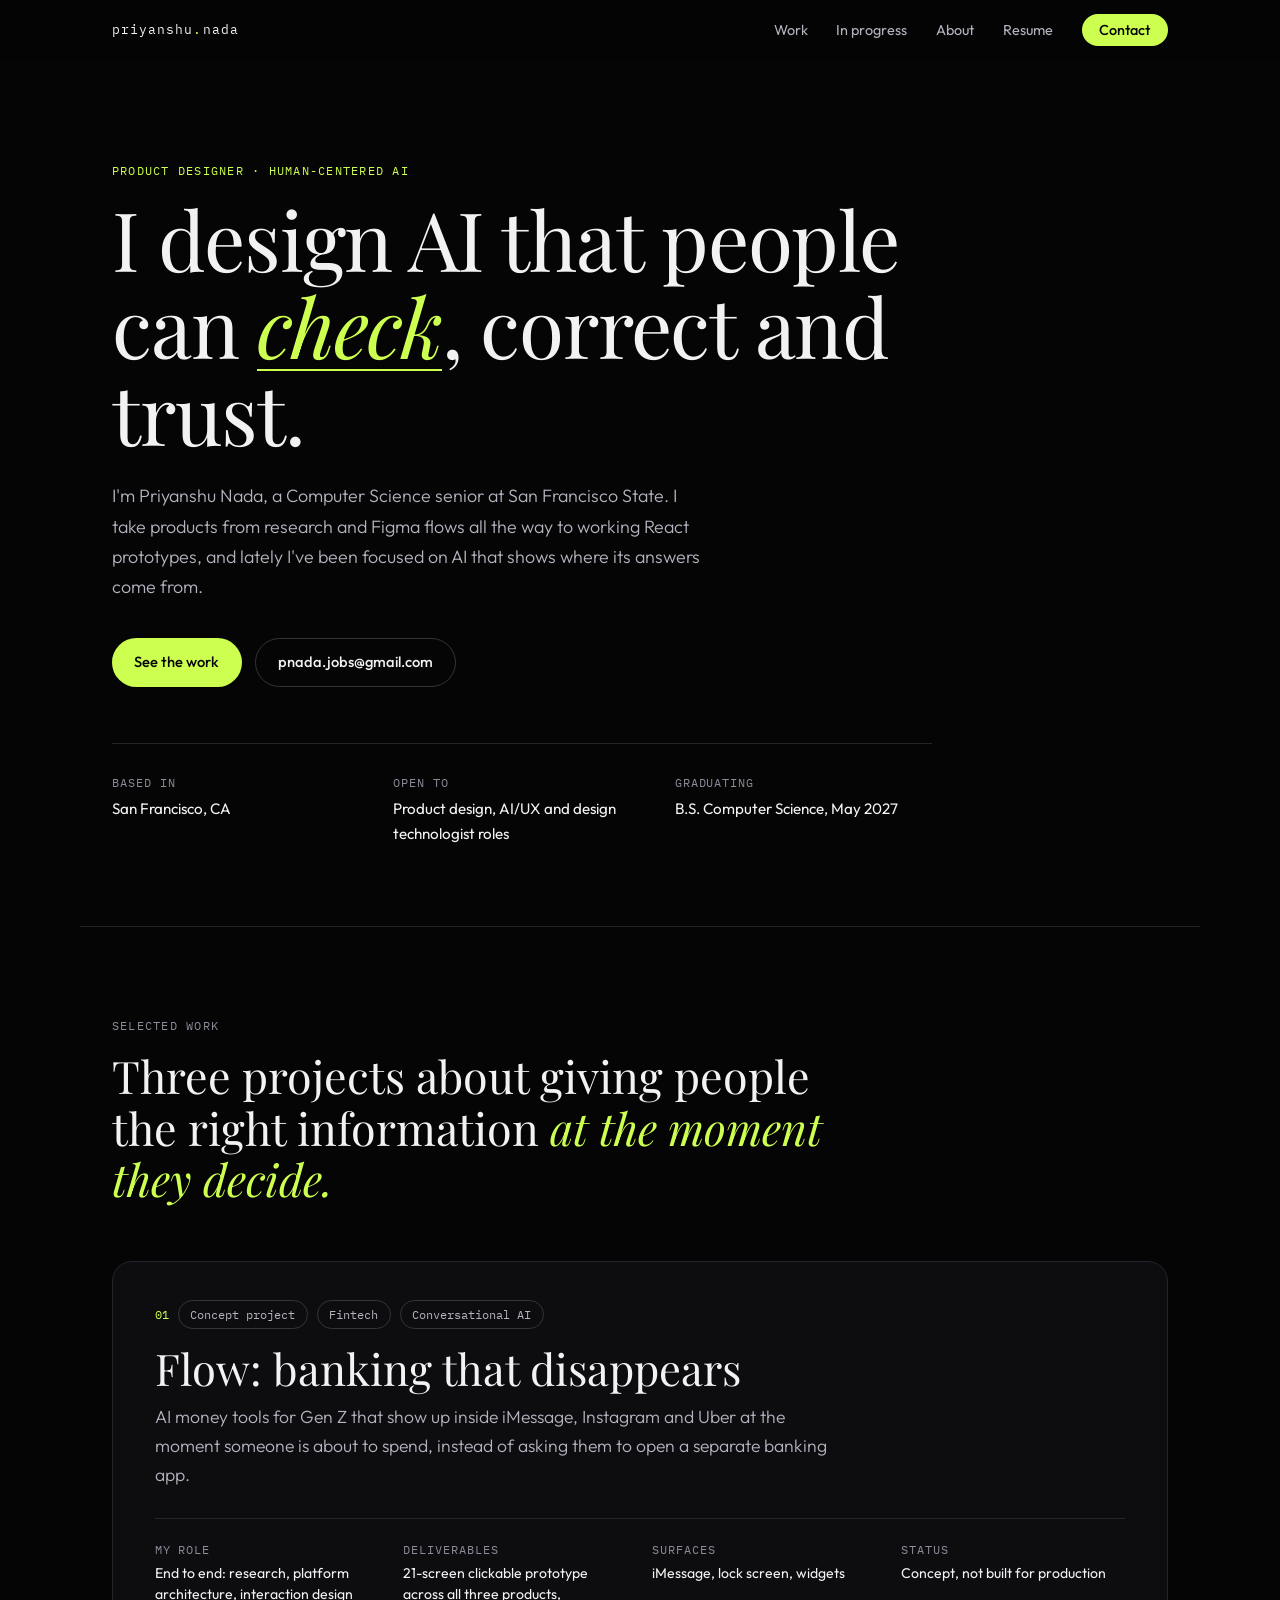
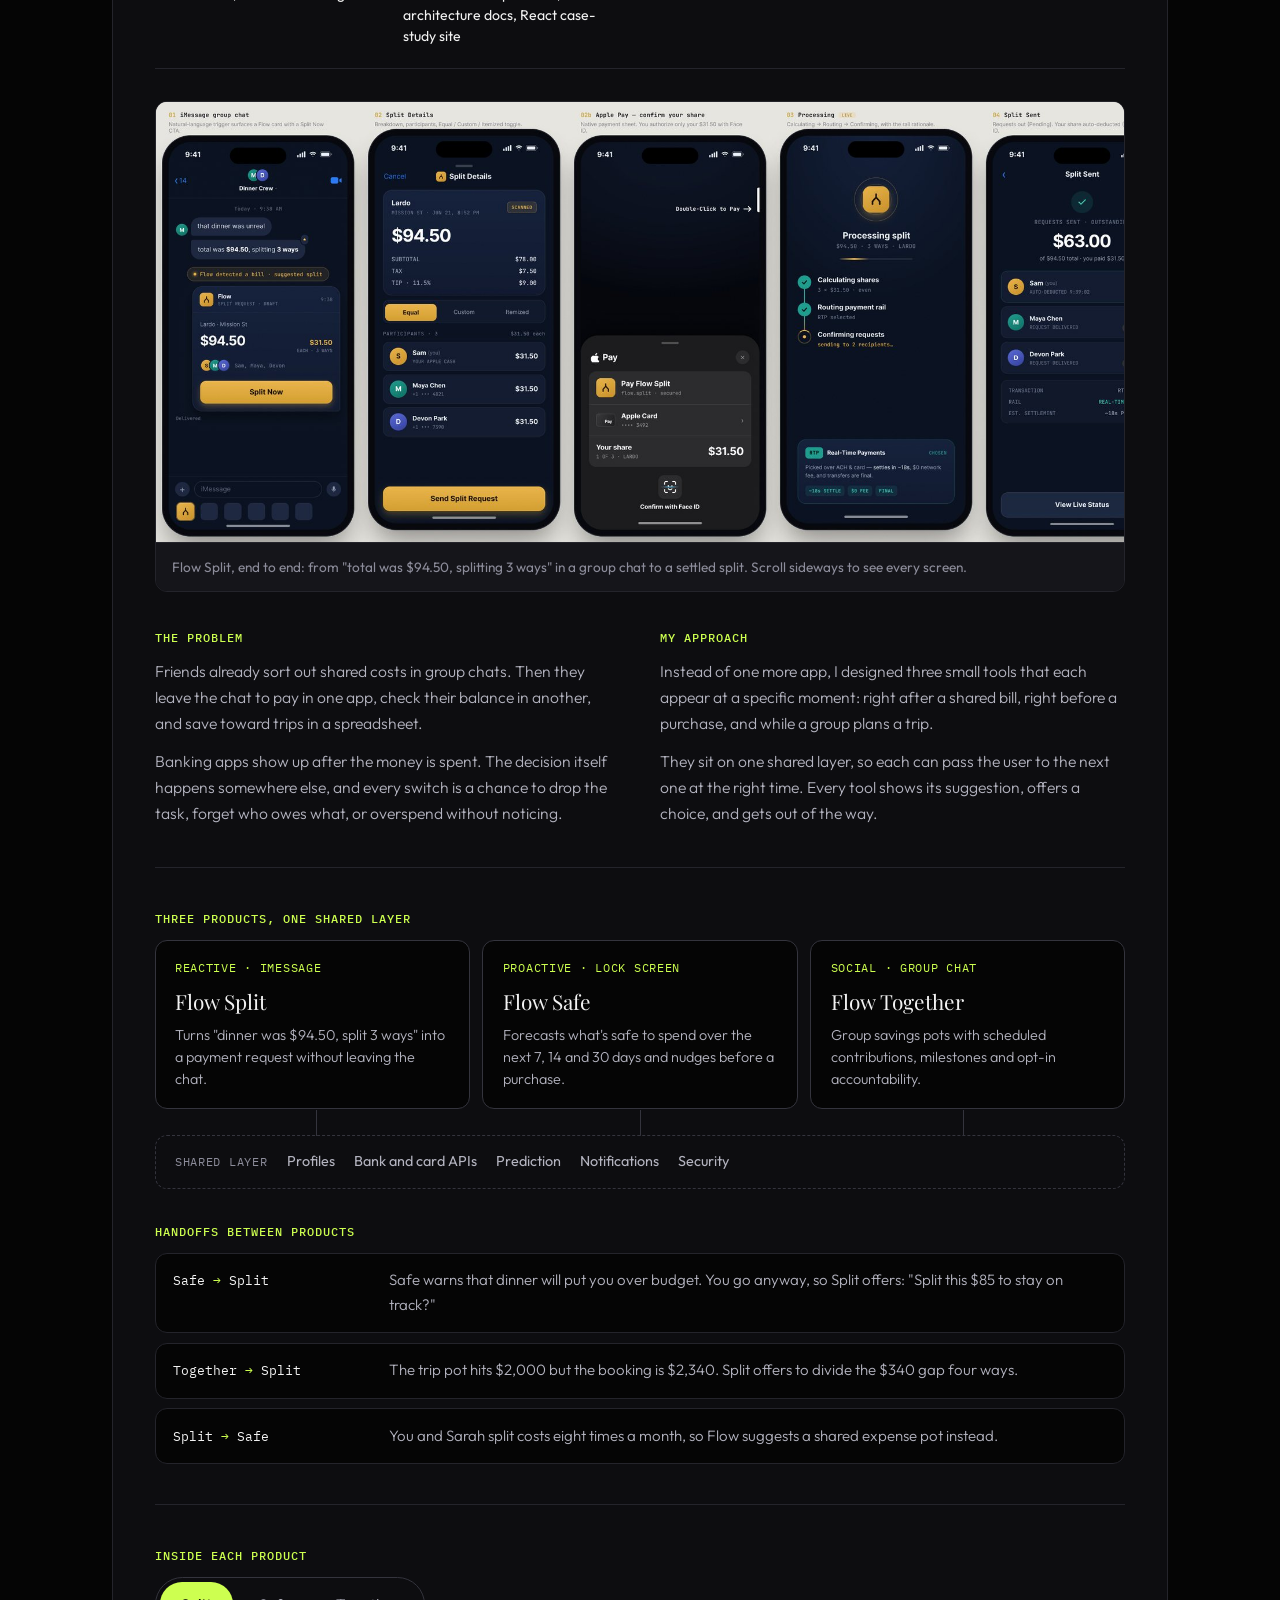
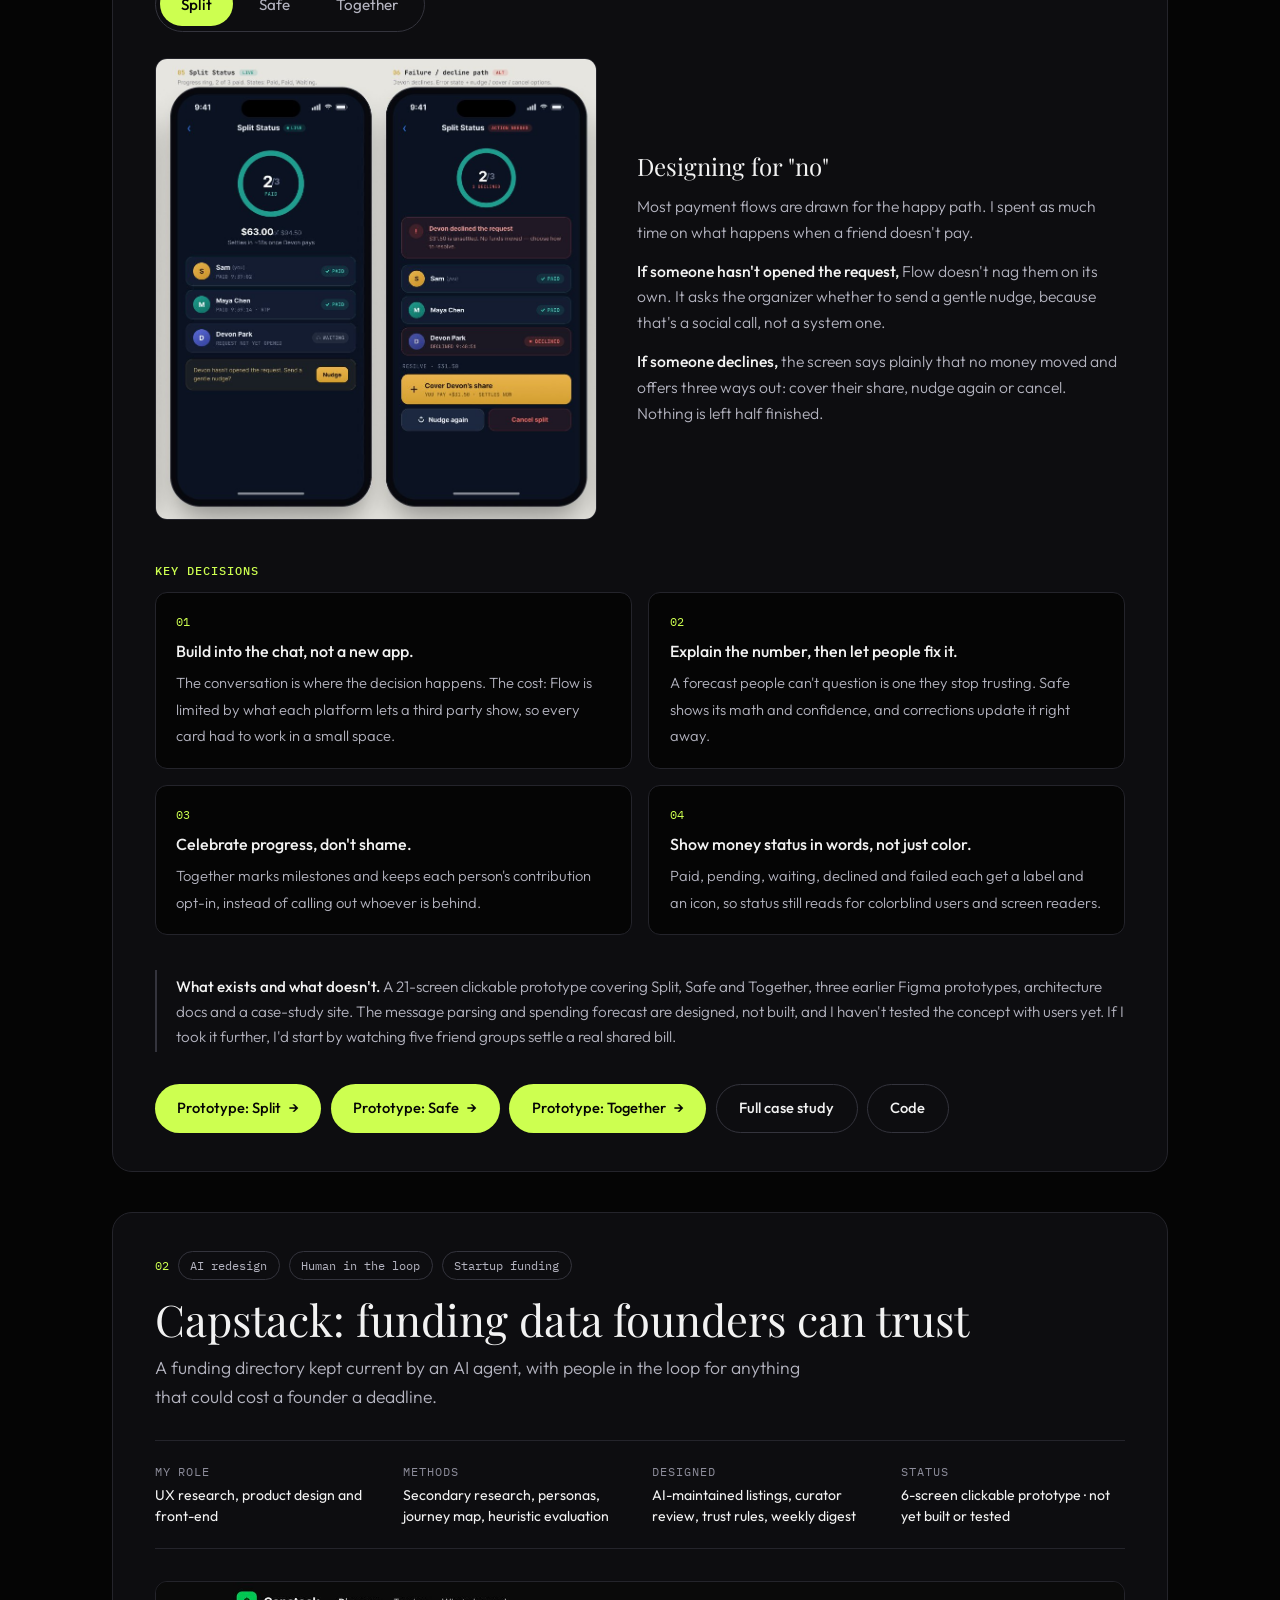
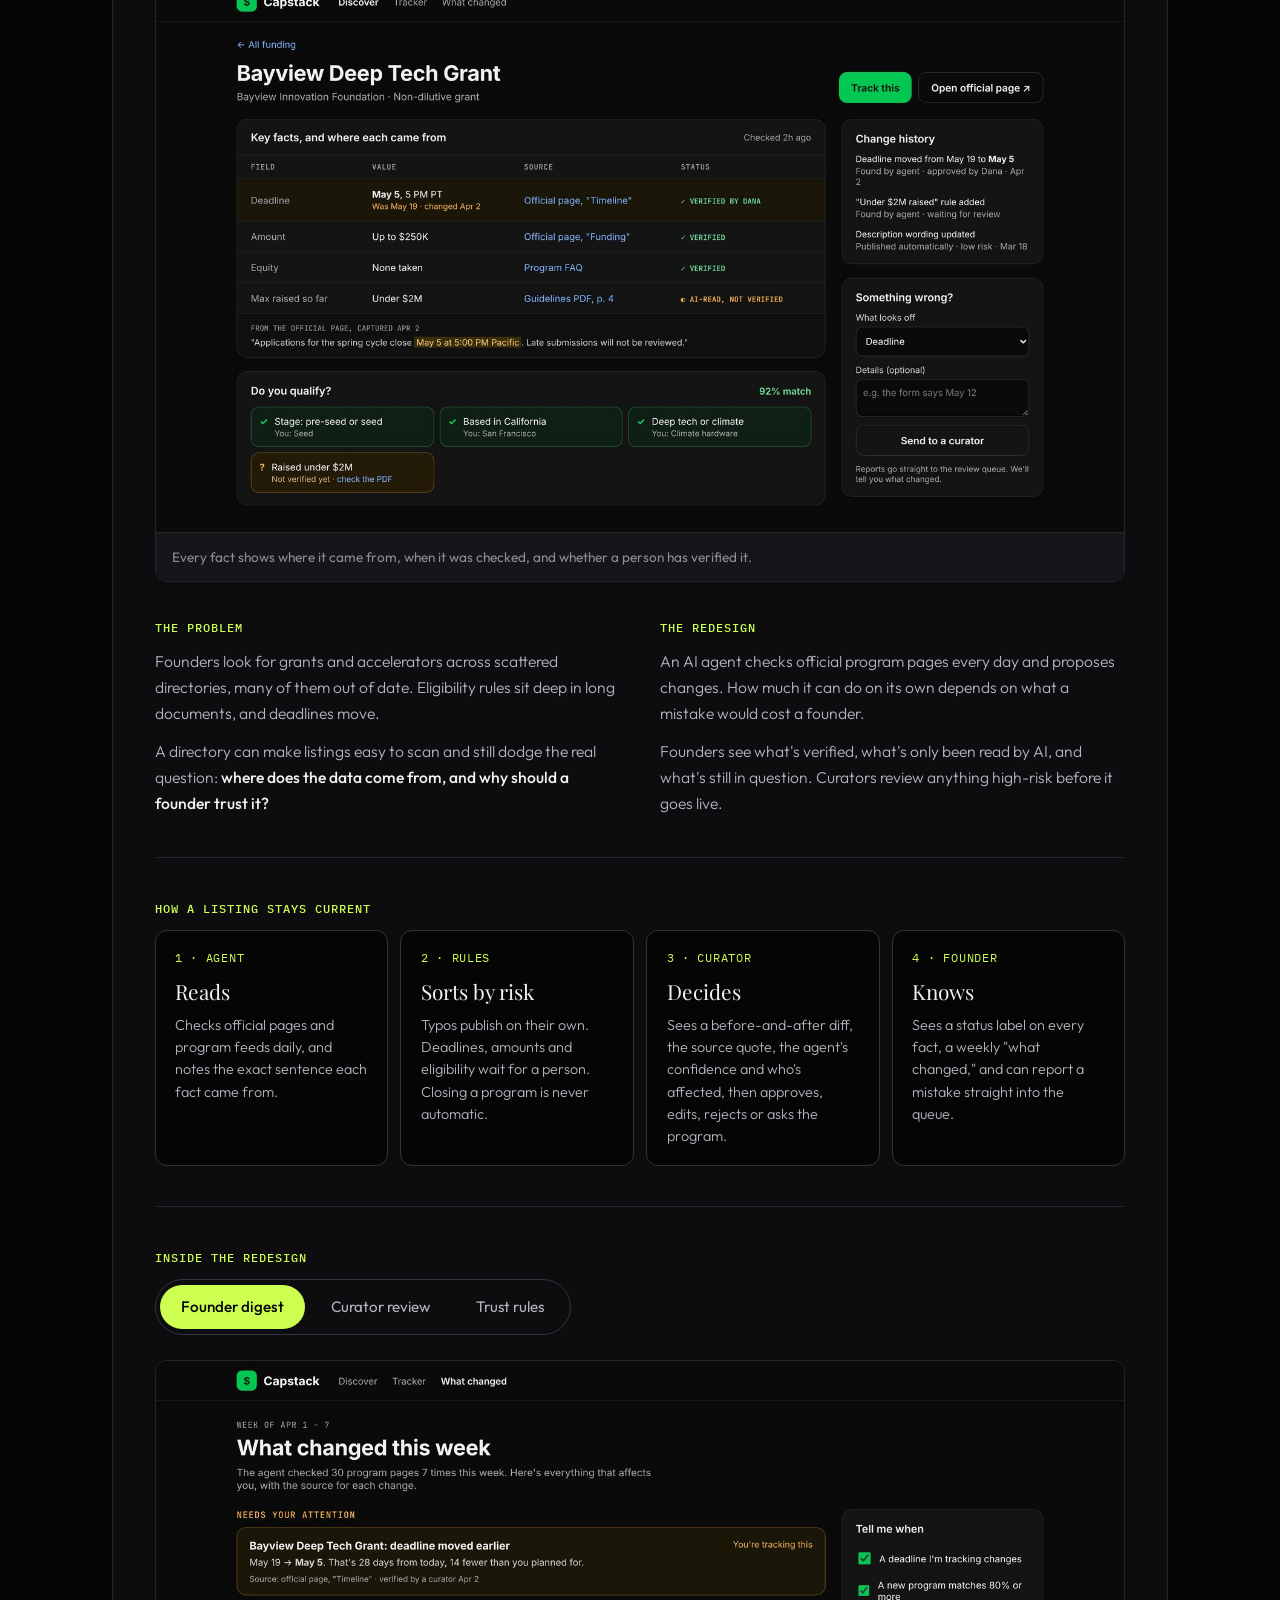
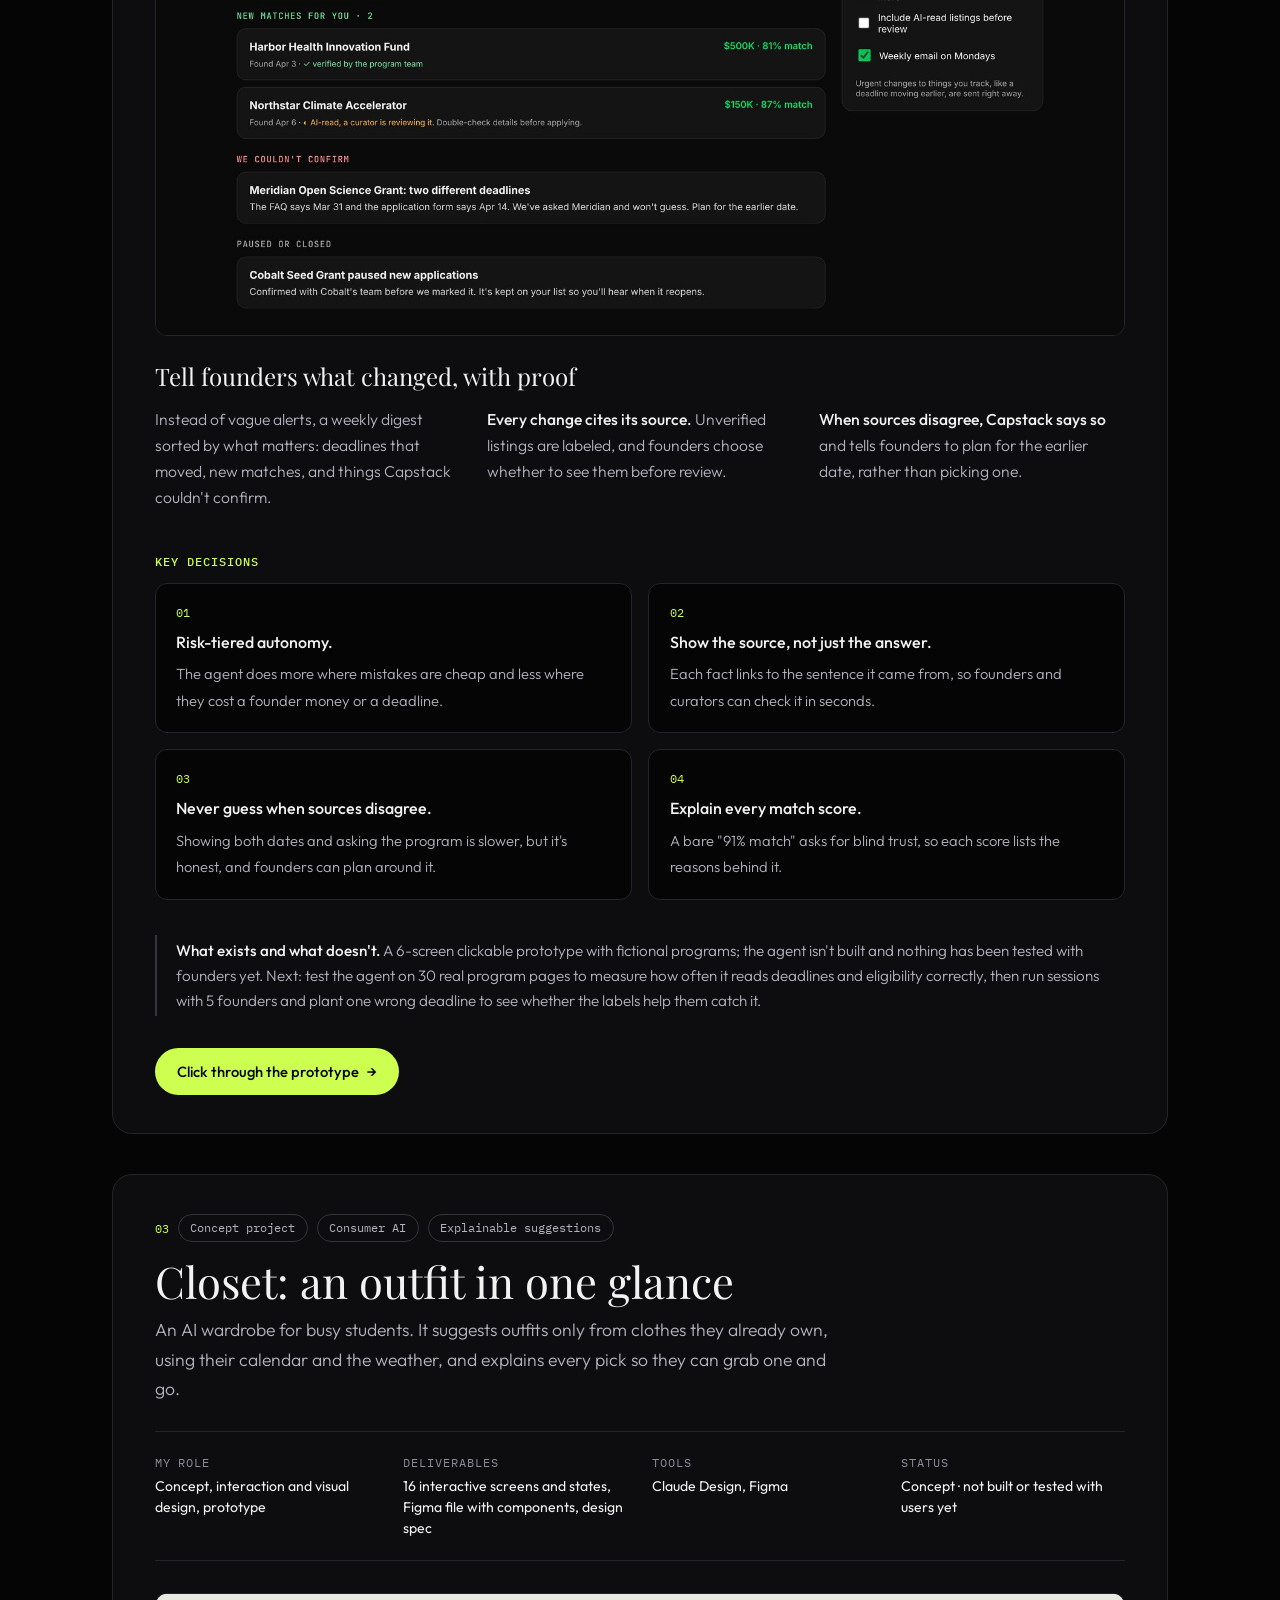
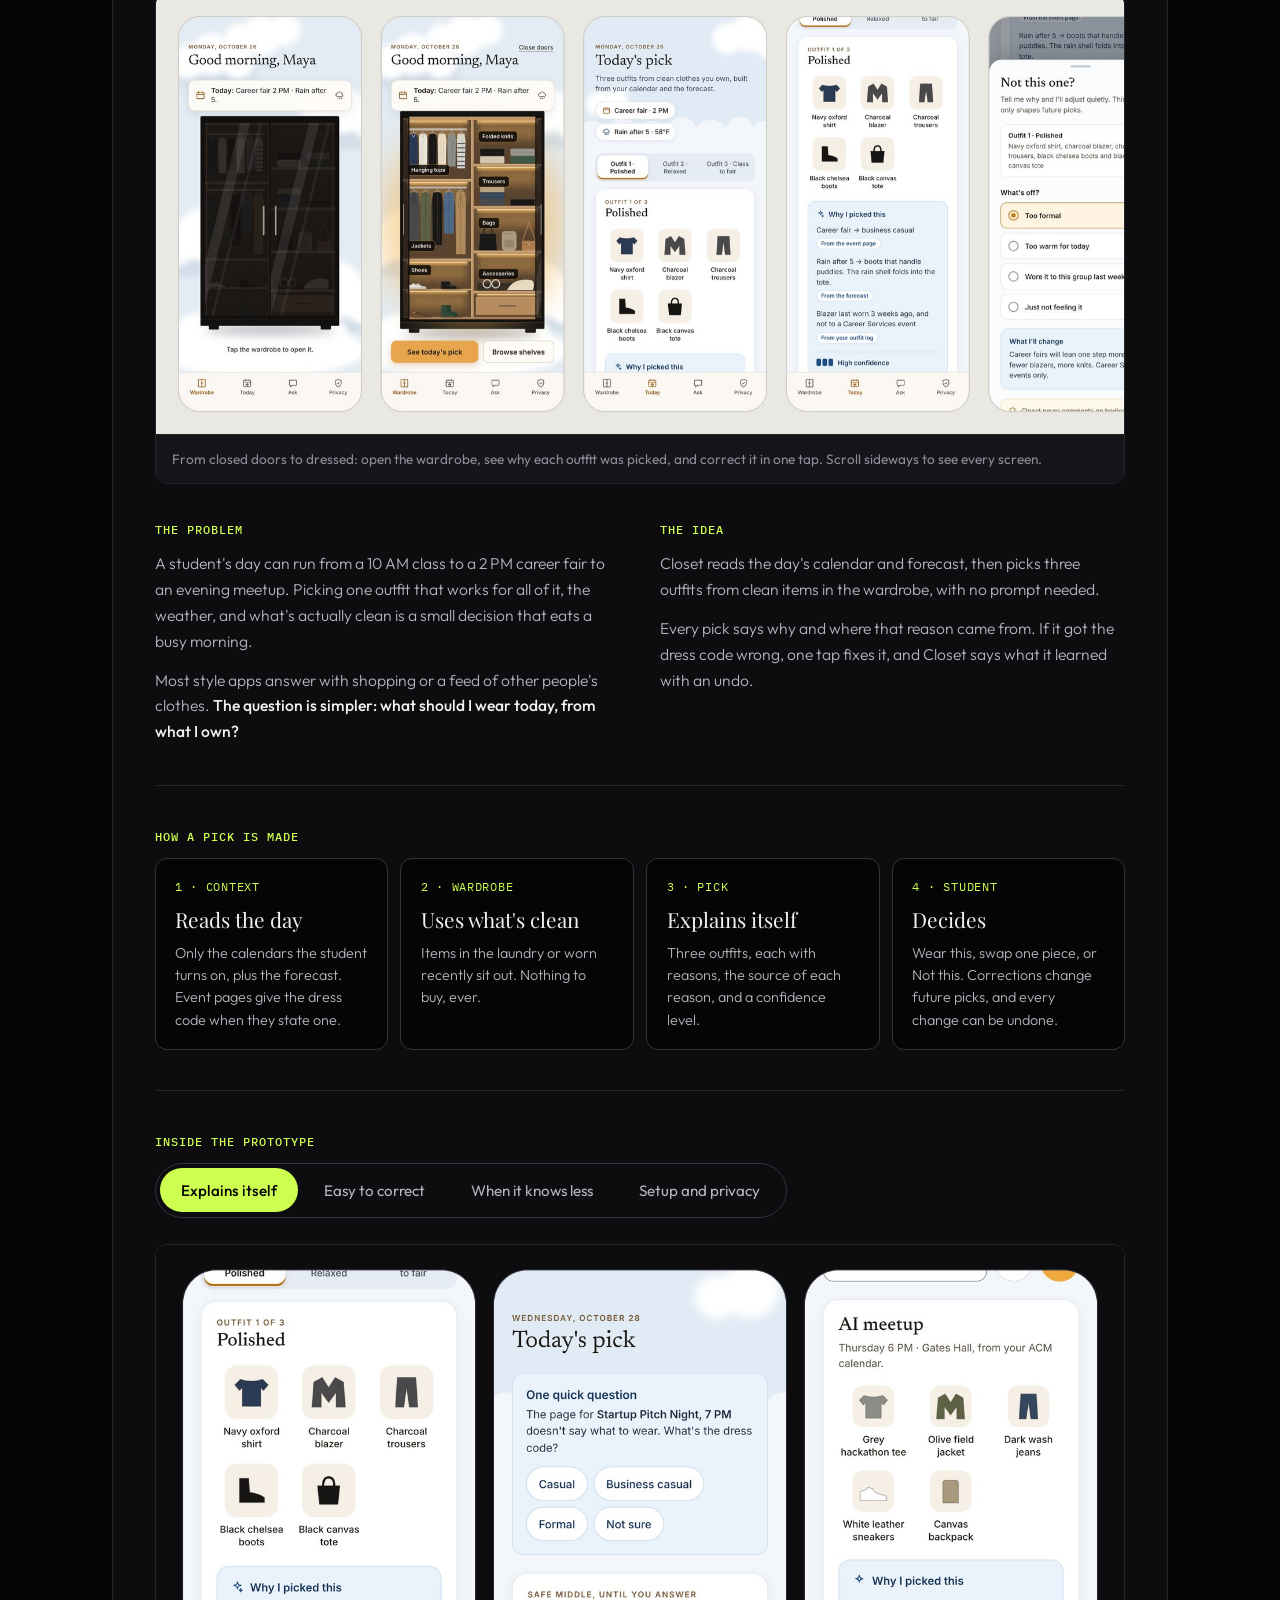
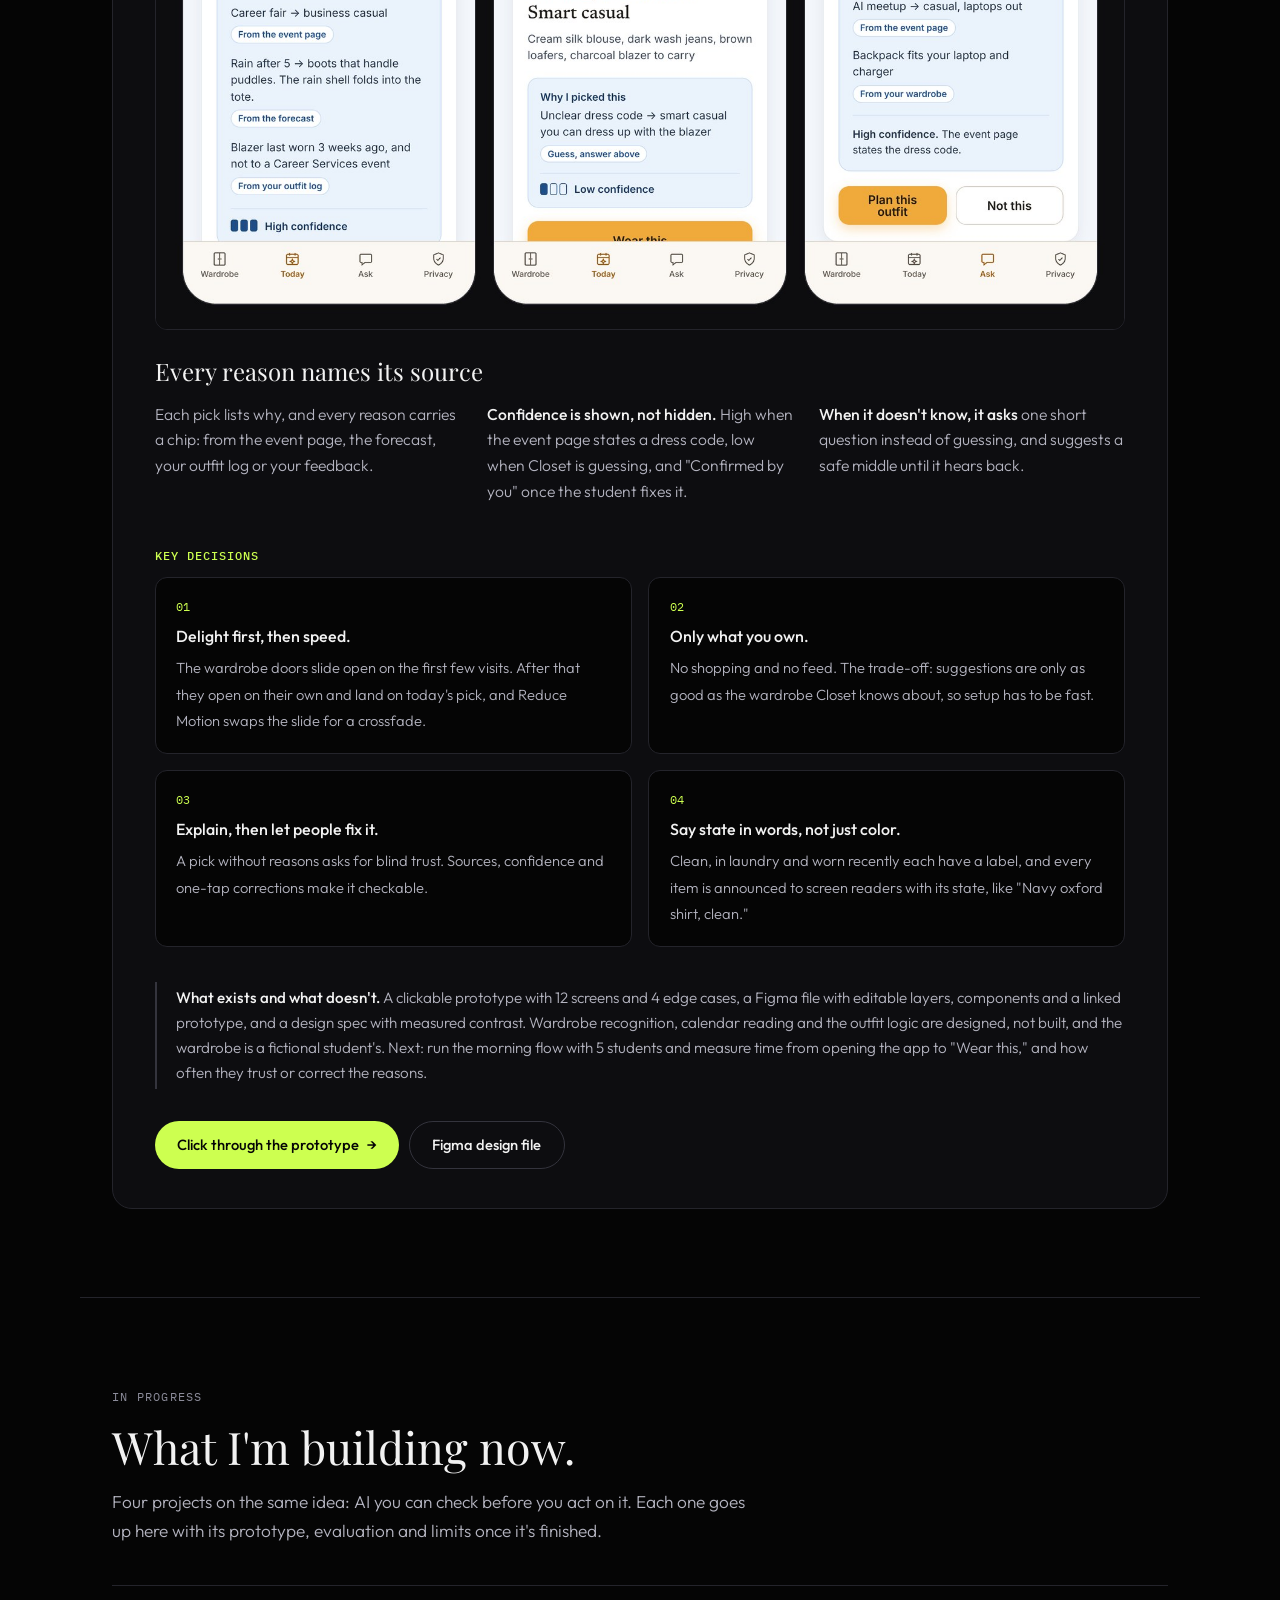
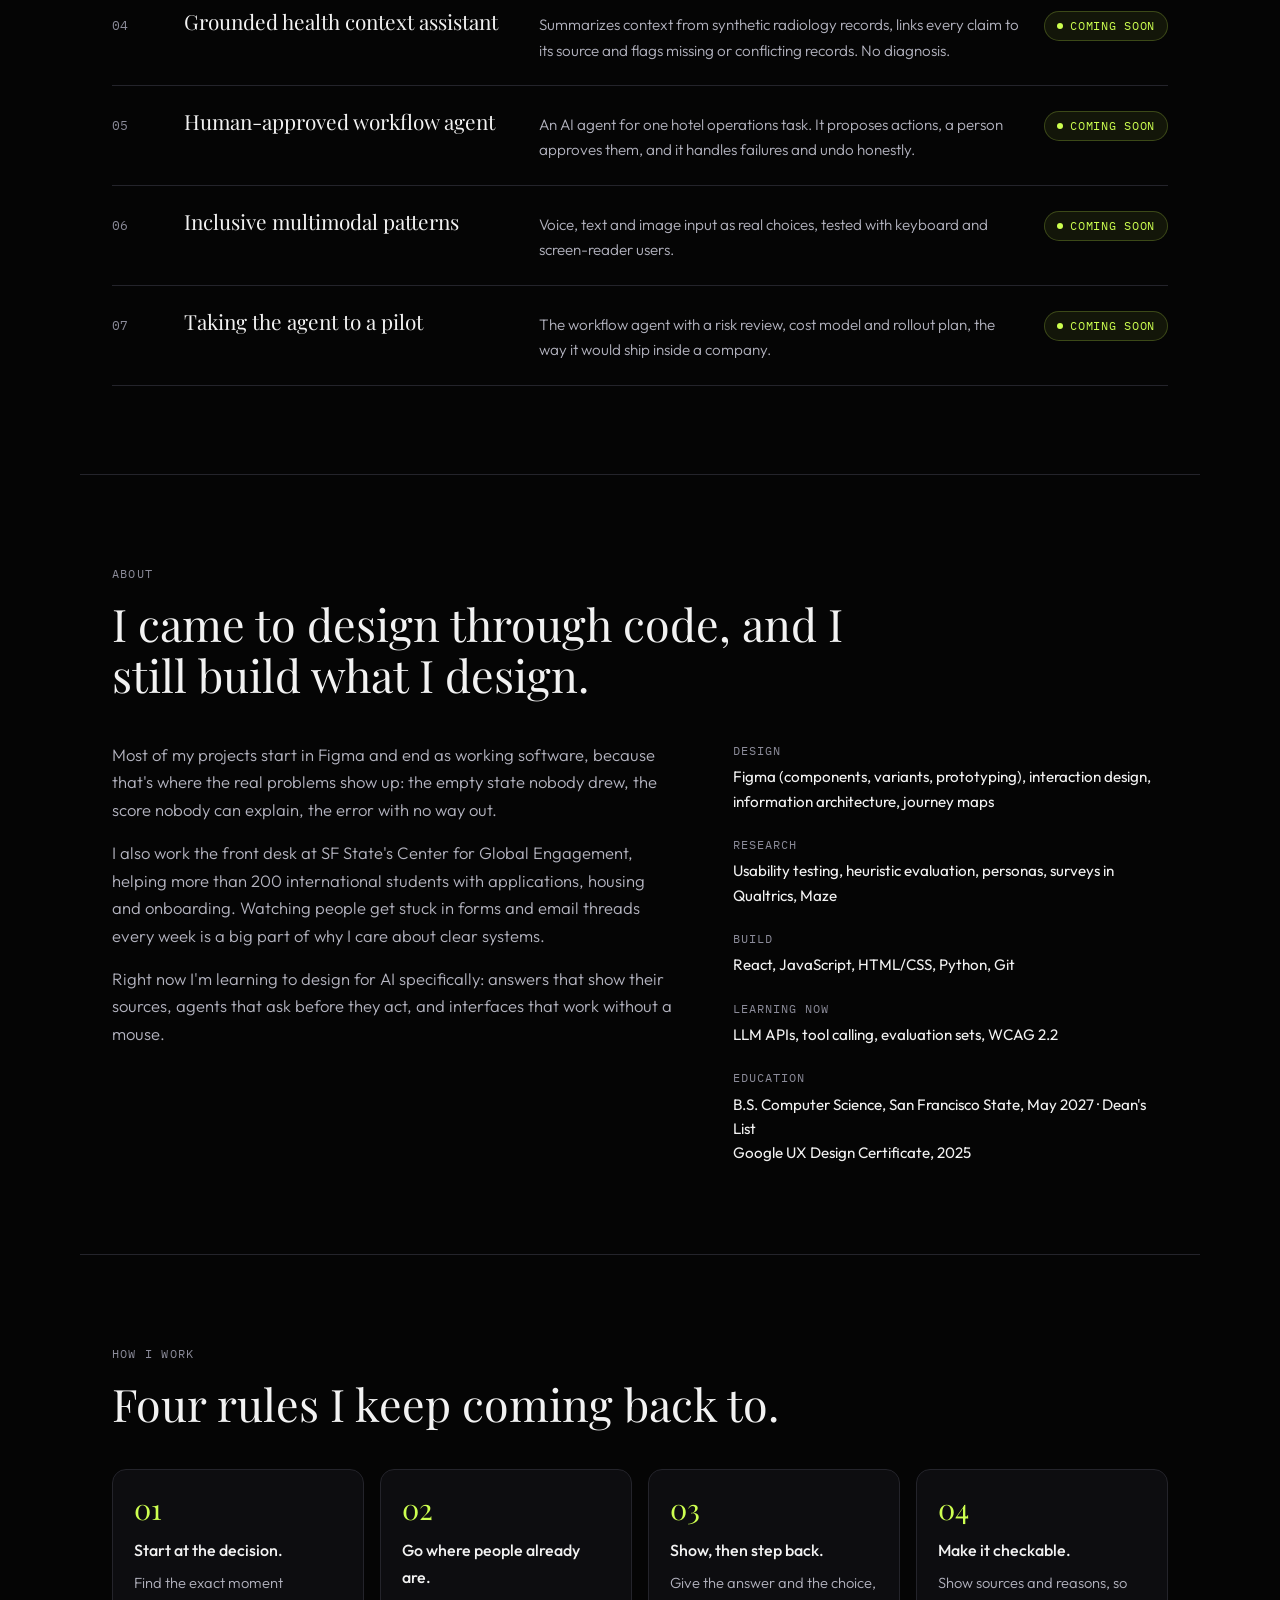
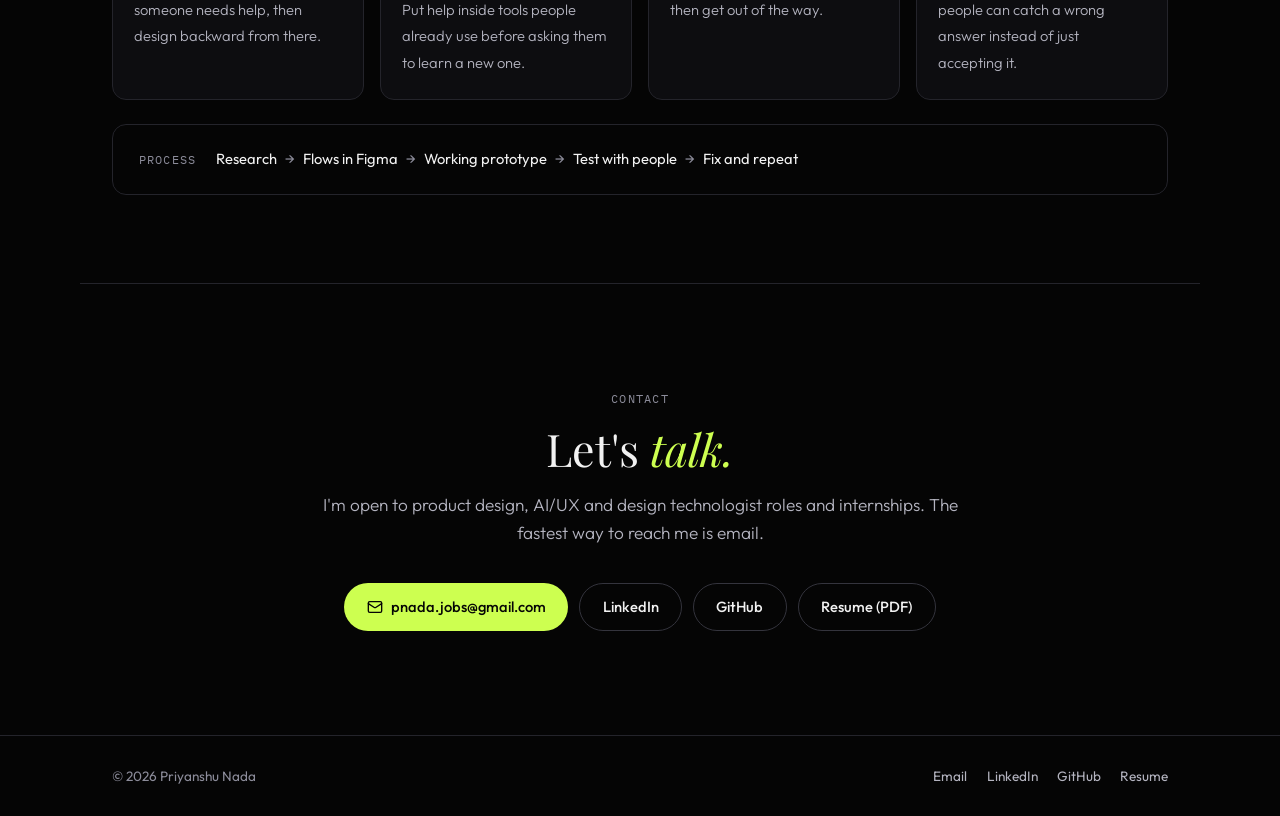
==== commit b5b1346f: "Closet: use the shared Figma file links Co-Authored-By: Claude Opus 5.5 <noreply@anthropic.com> Clau" ====
--- a/index.html
+++ b/index.html
@@ -682,8 +682,8 @@
           <p><strong>What exists and what doesn't.</strong> A clickable prototype with 12 screens and 4 edge cases, a Figma file with editable layers, components and a linked prototype, and a design spec with measured contrast. Wardrobe recognition, calendar reading and the outfit logic are designed, not built, and the wardrobe is a fictional student's. Next: run the morning flow with 5 students and measure time from opening the app to "Wear this," and how often they trust or correct the reasons.</p>
         </div>
         <div class="links">
-          <a class="btn btn-a" href="https://www.figma.com/proto/w1pzBBC3hxjBQozhsZzy9R/Closet?scaling=scale-down&amp;content-scaling=fixed" target="_blank" rel="noopener">Click through the prototype <span class="arr" aria-hidden="true">→</span></a>
-          <a class="btn btn-o" href="https://www.figma.com/design/w1pzBBC3hxjBQozhsZzy9R" target="_blank" rel="noopener">Figma design file</a>
+          <a class="btn btn-a" href="https://www.figma.com/proto/w1pzBBC3hxjBQozhsZzy9R/Closet-%E2%80%94-AI-Wardrobe?page-id=0%3A1&amp;scaling=scale-down&amp;content-scaling=fixed" target="_blank" rel="noopener">Click through the prototype <span class="arr" aria-hidden="true">→</span></a>
+          <a class="btn btn-o" href="https://www.figma.com/design/w1pzBBC3hxjBQozhsZzy9R/Closet-%E2%80%94-AI-Wardrobe?node-id=0-1" target="_blank" rel="noopener">Figma design file</a>
         </div>
       </div>
     </article>
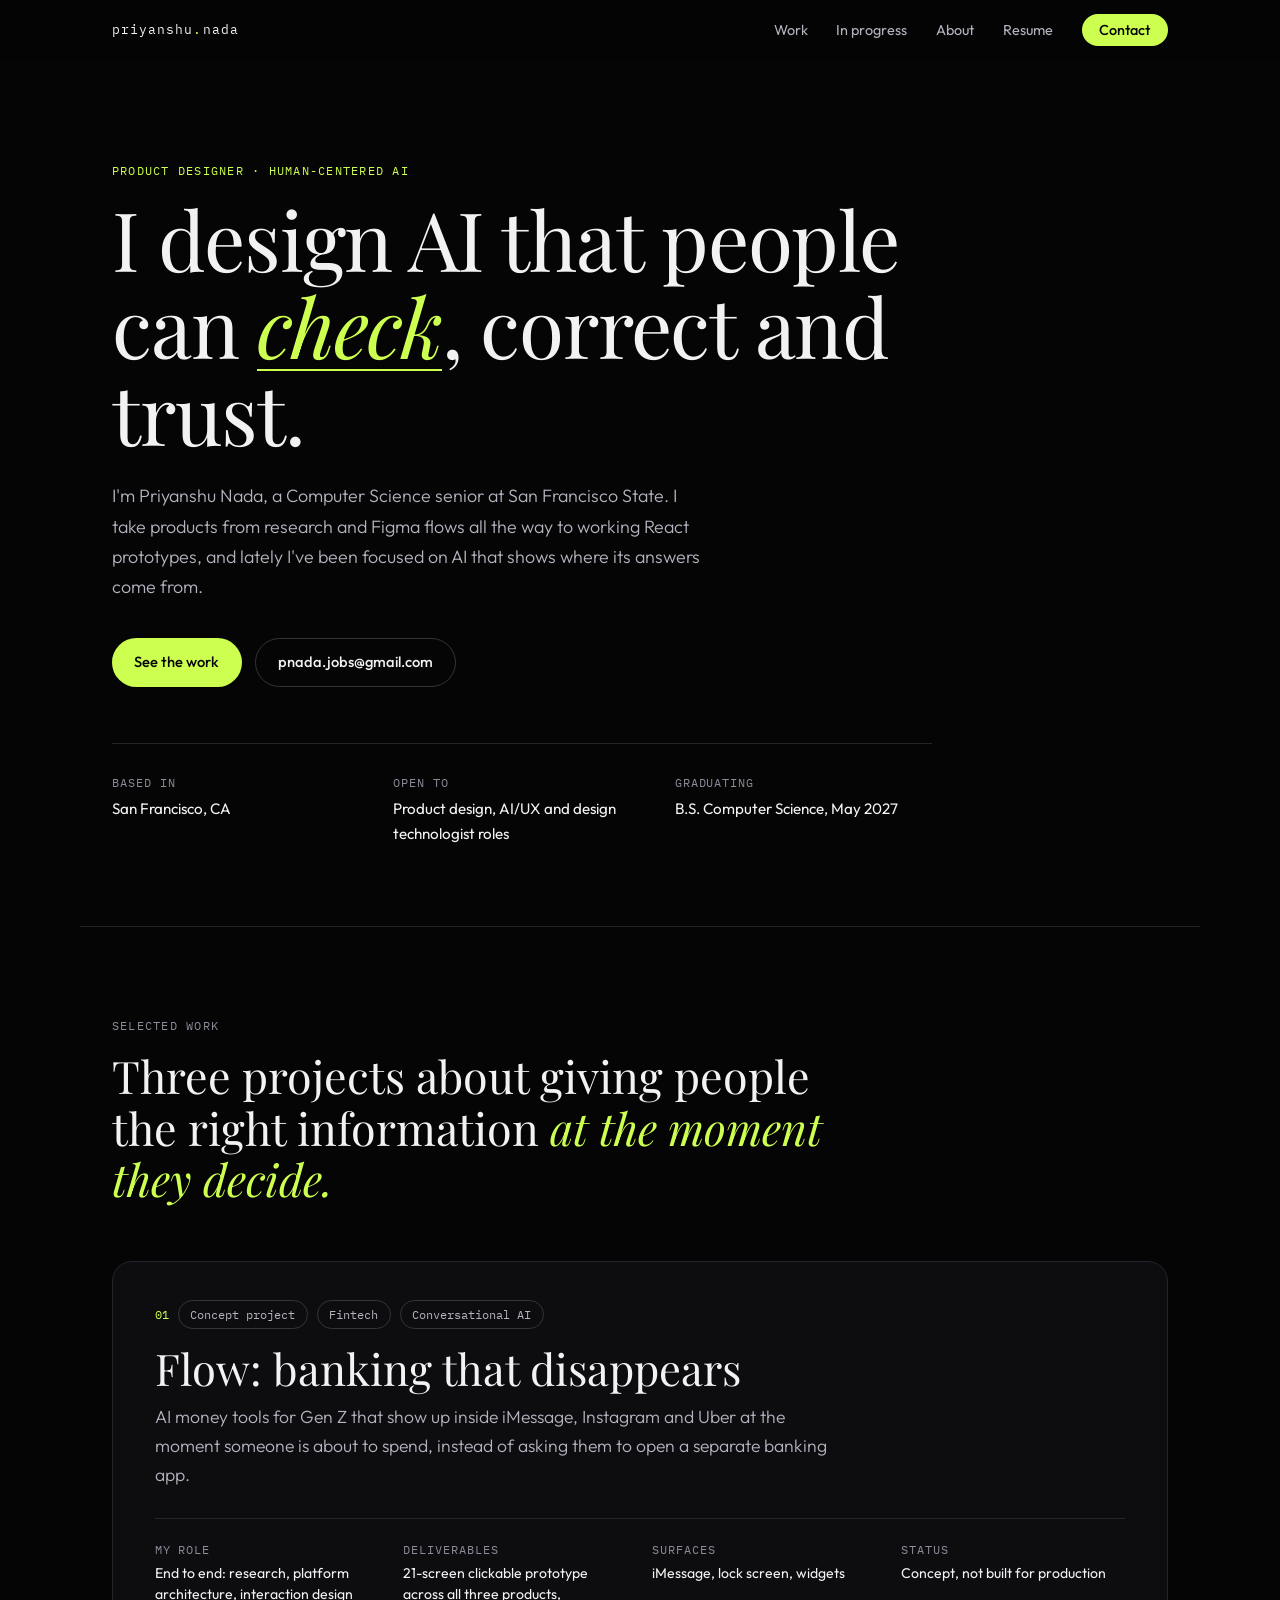
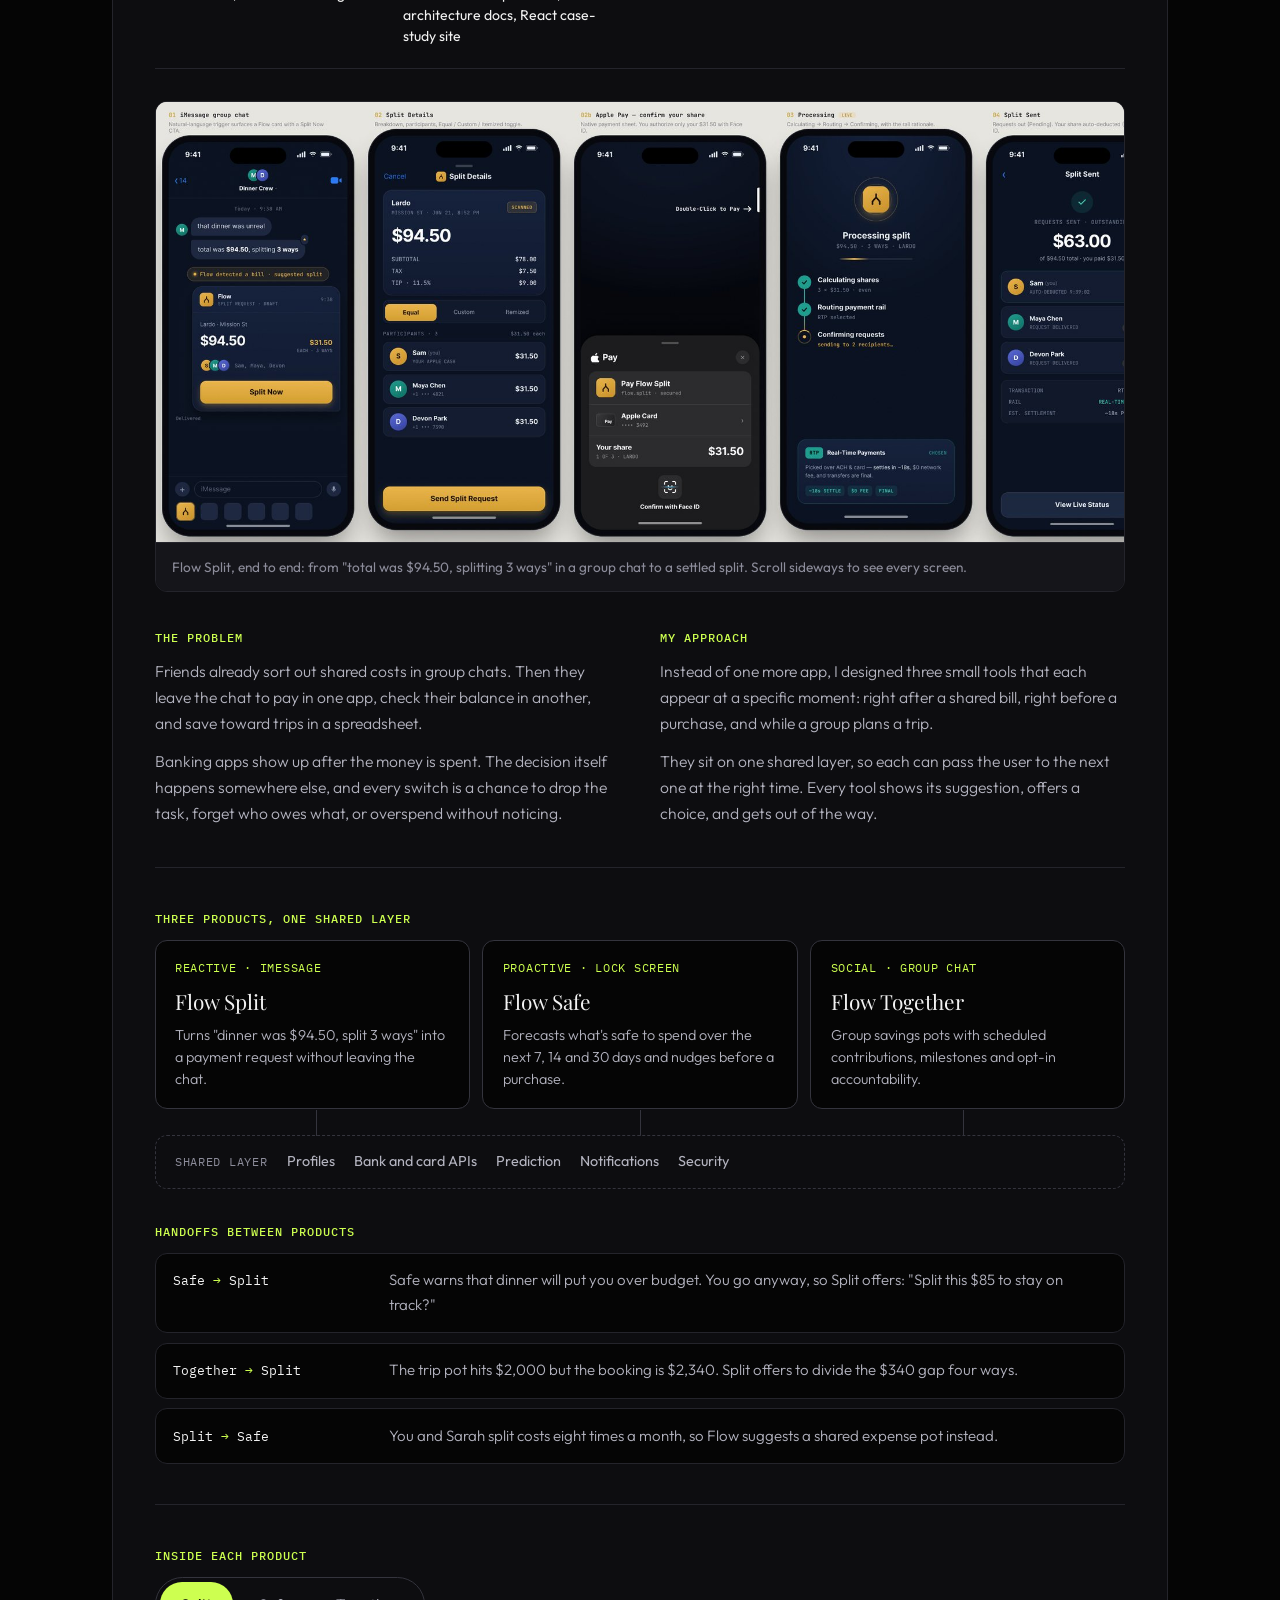
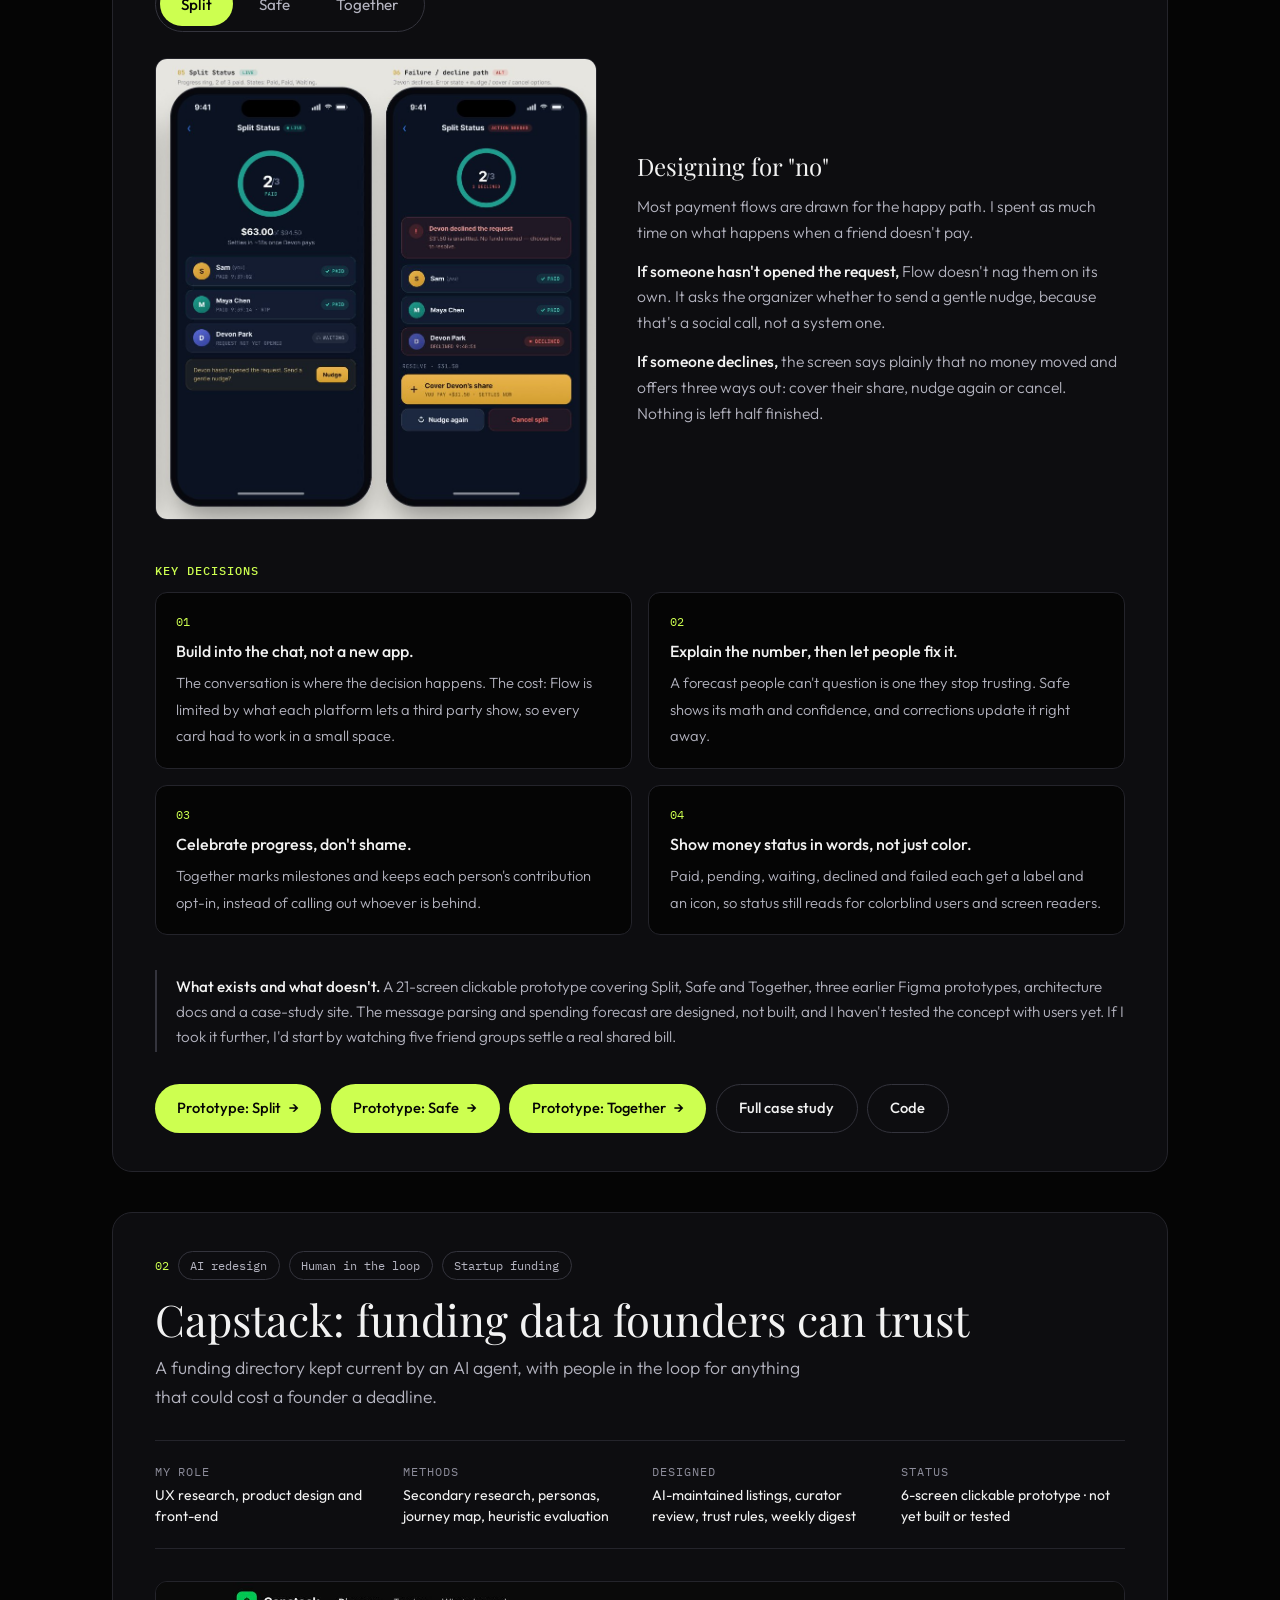
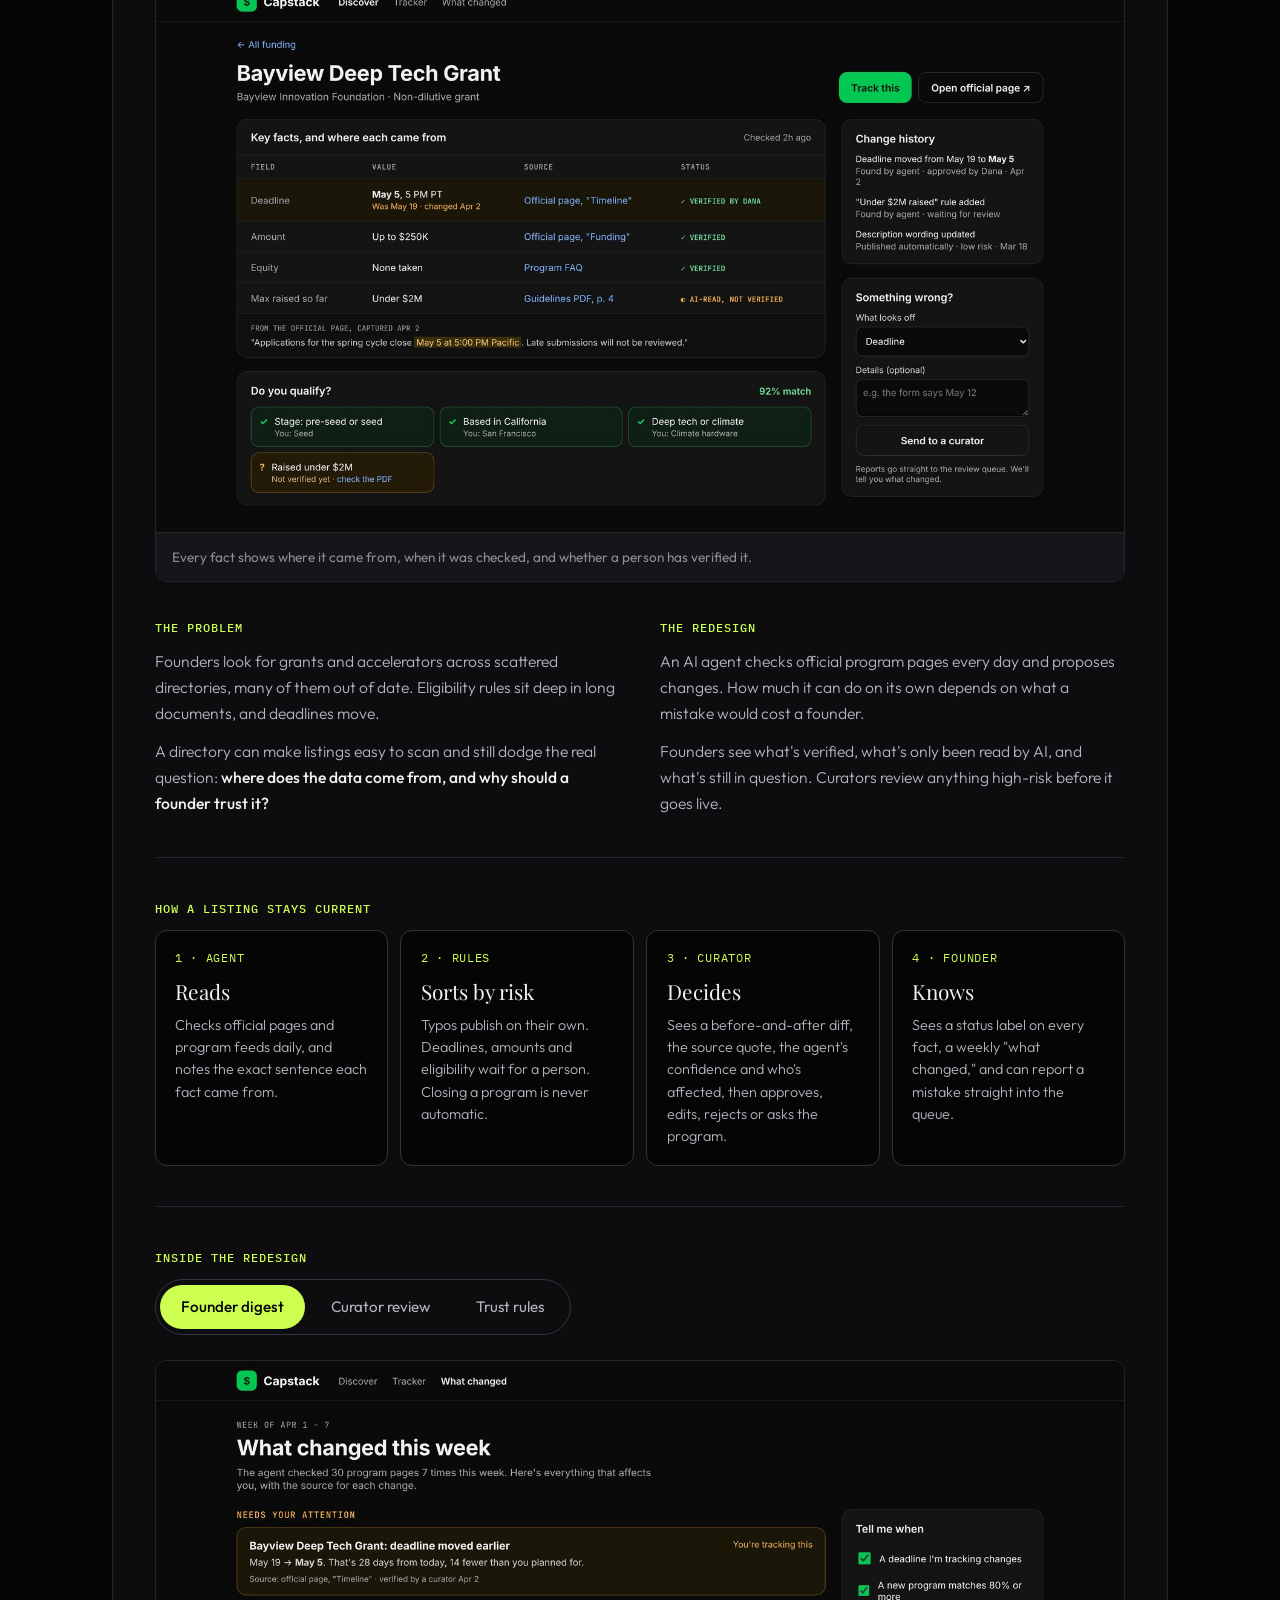
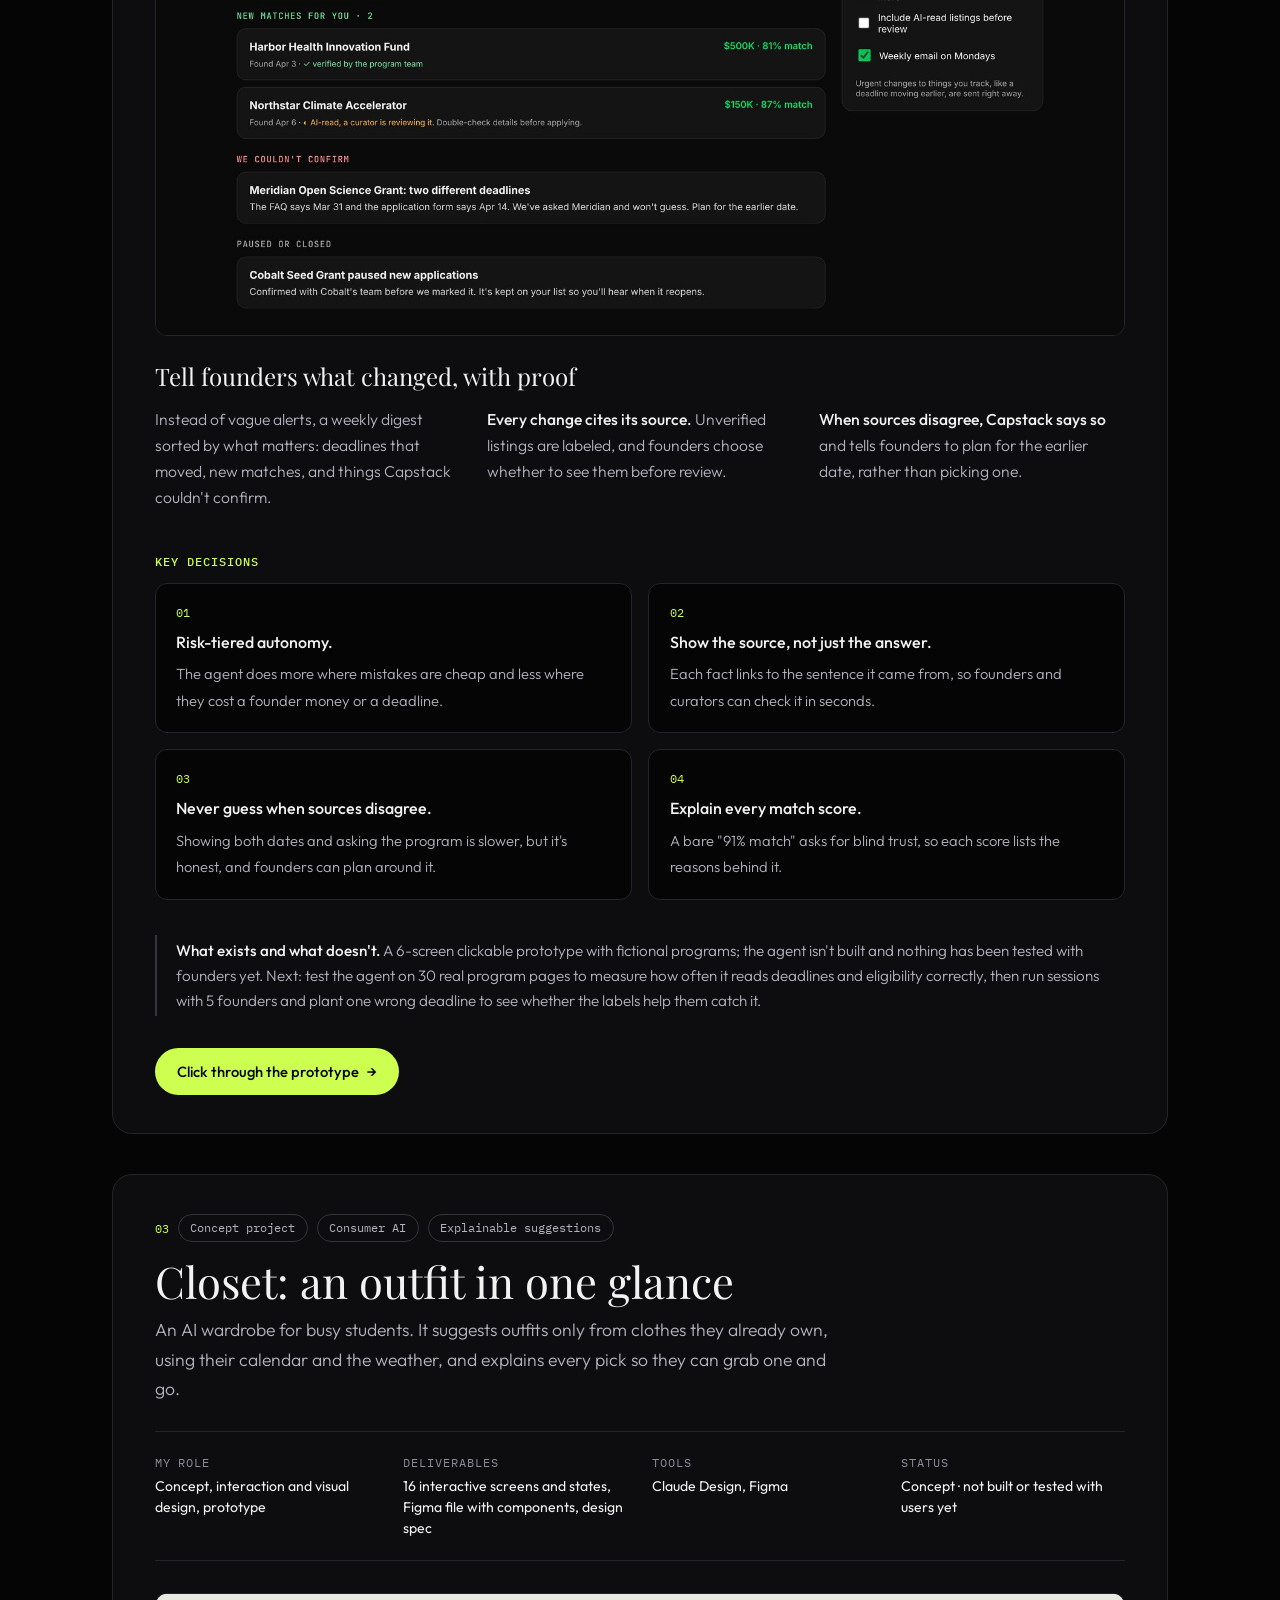
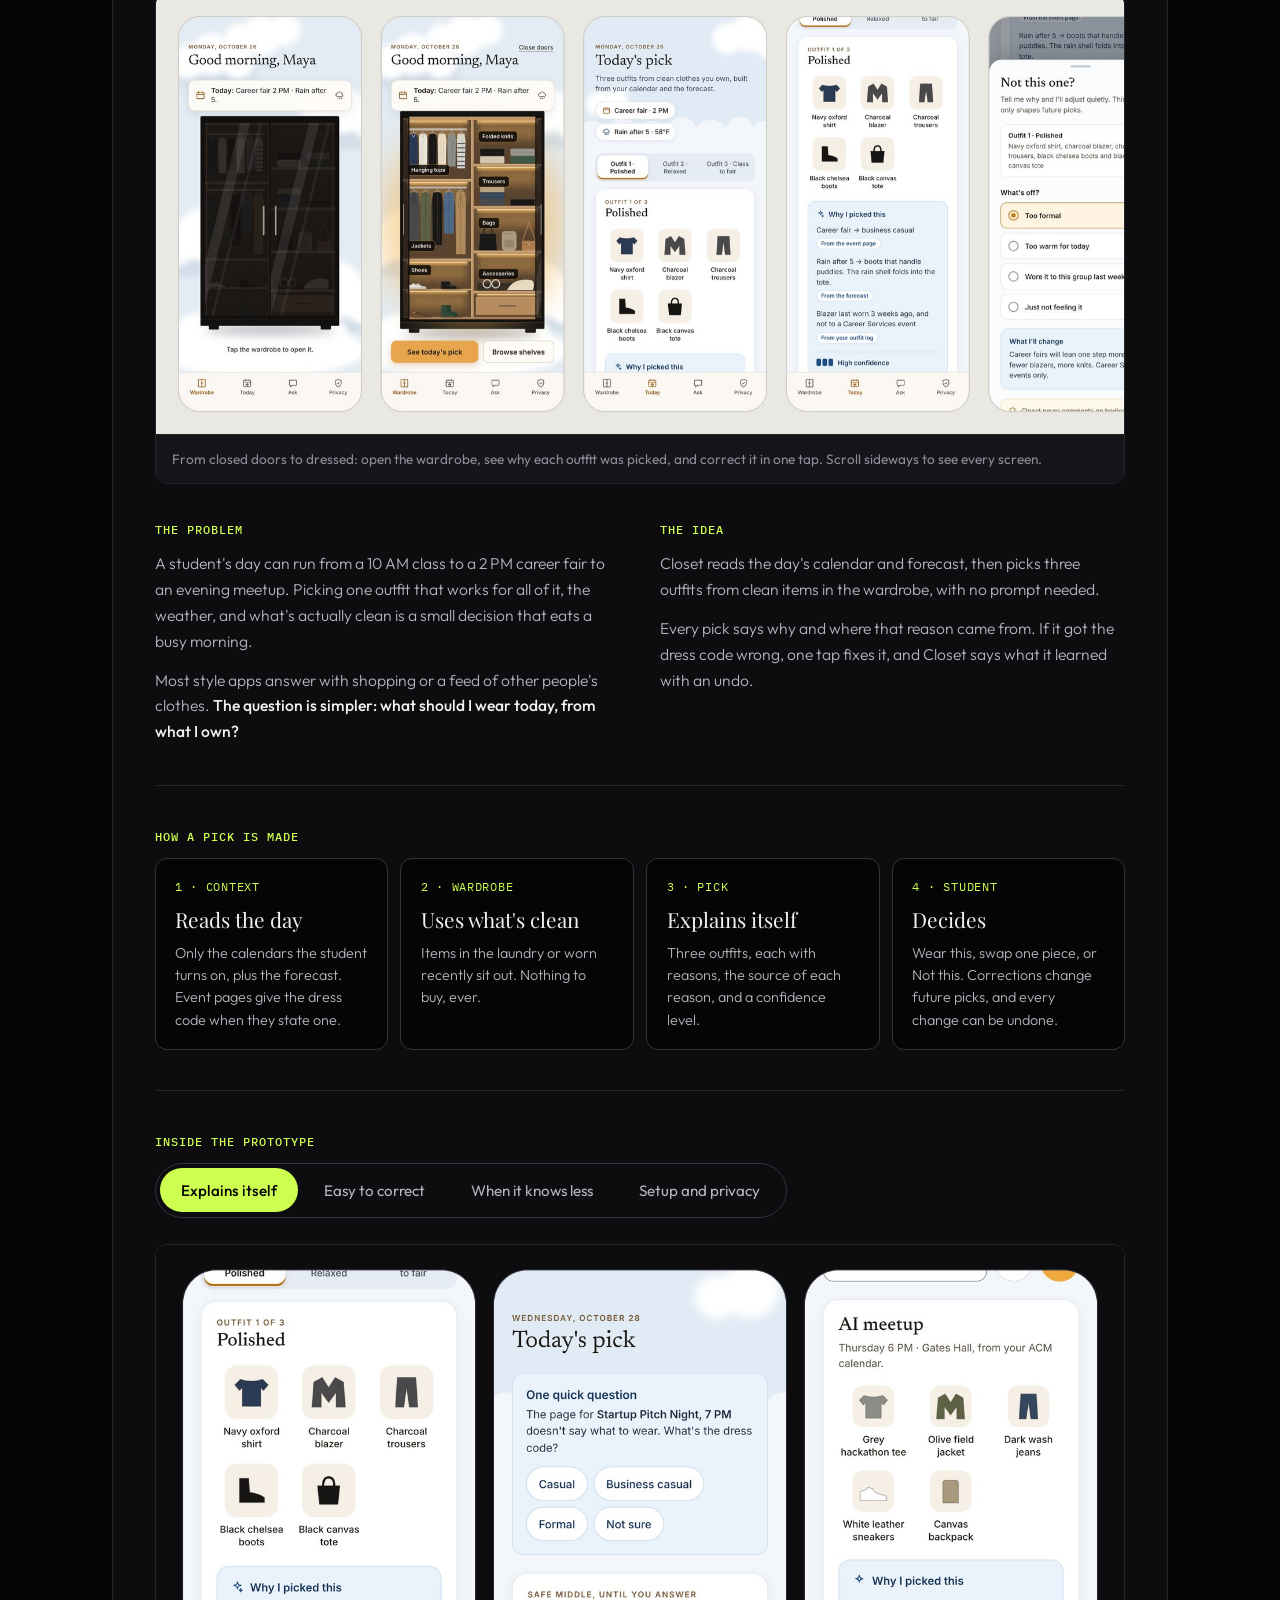
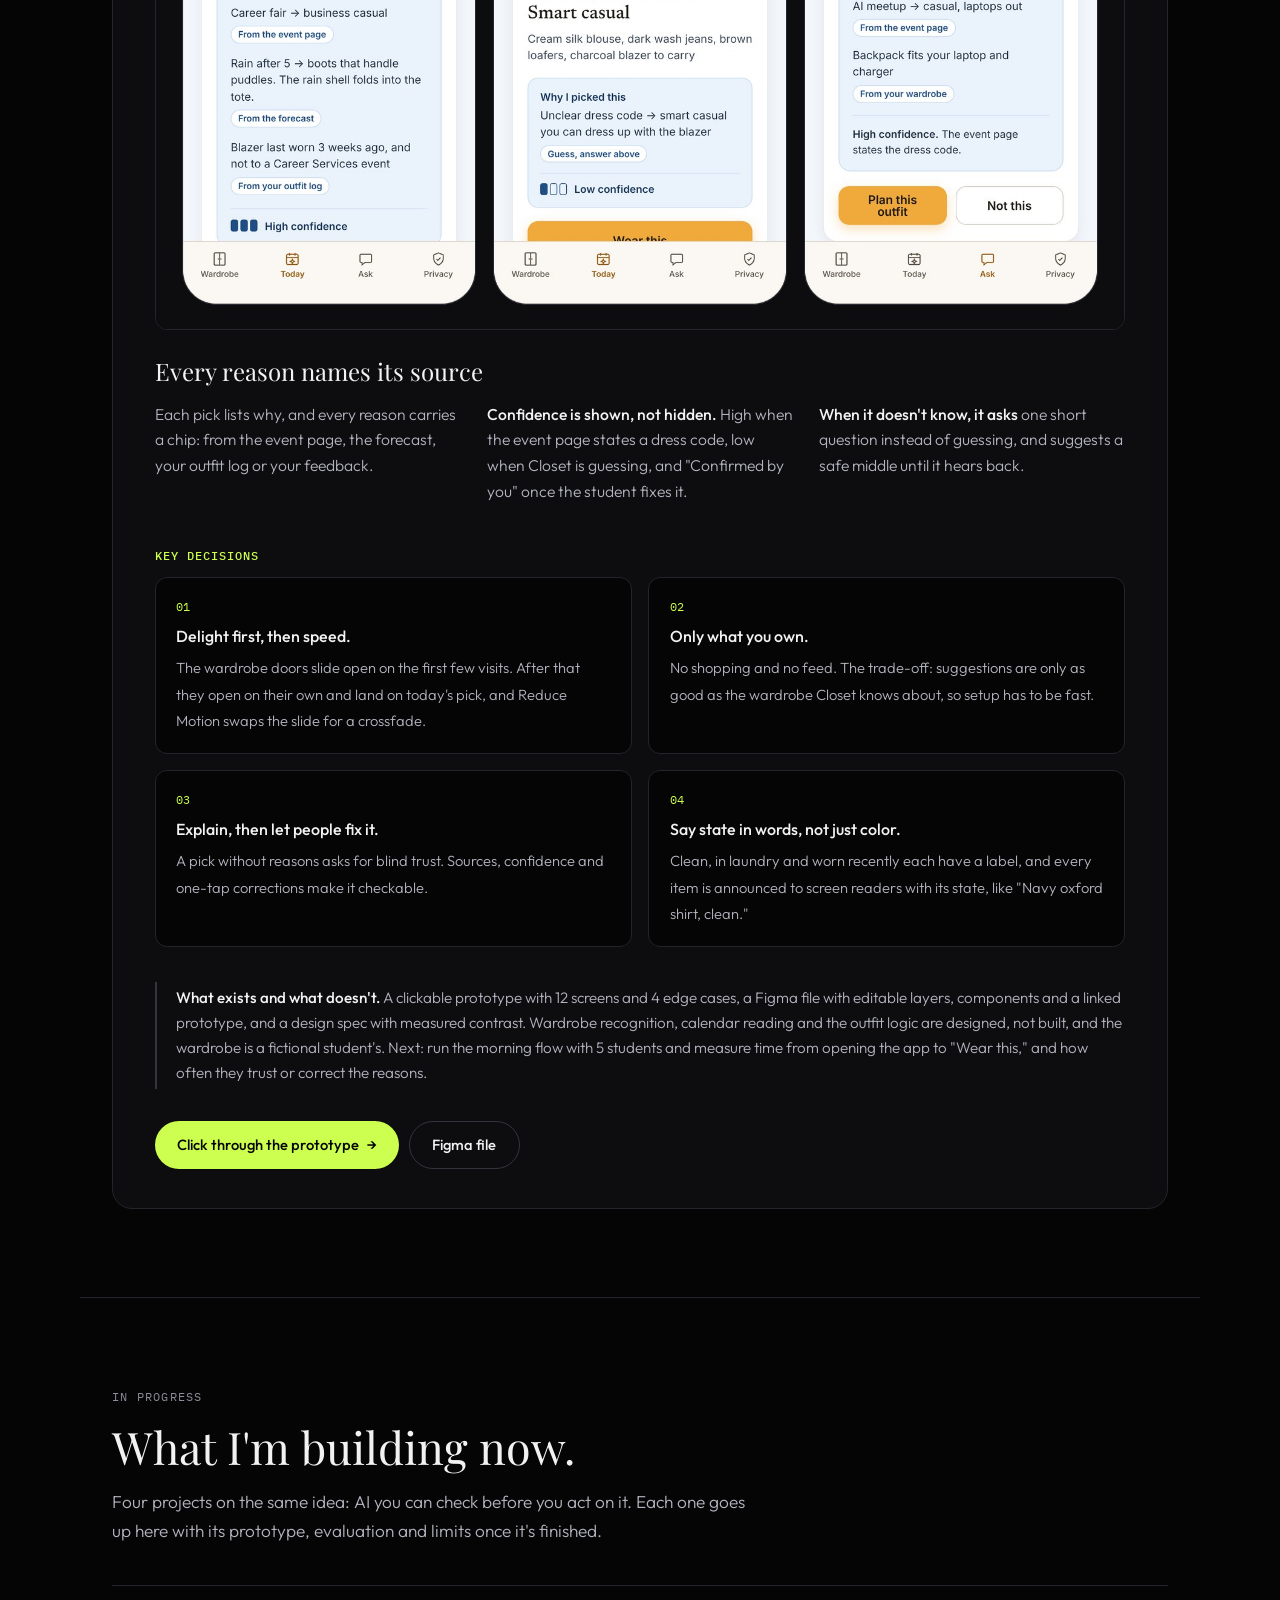
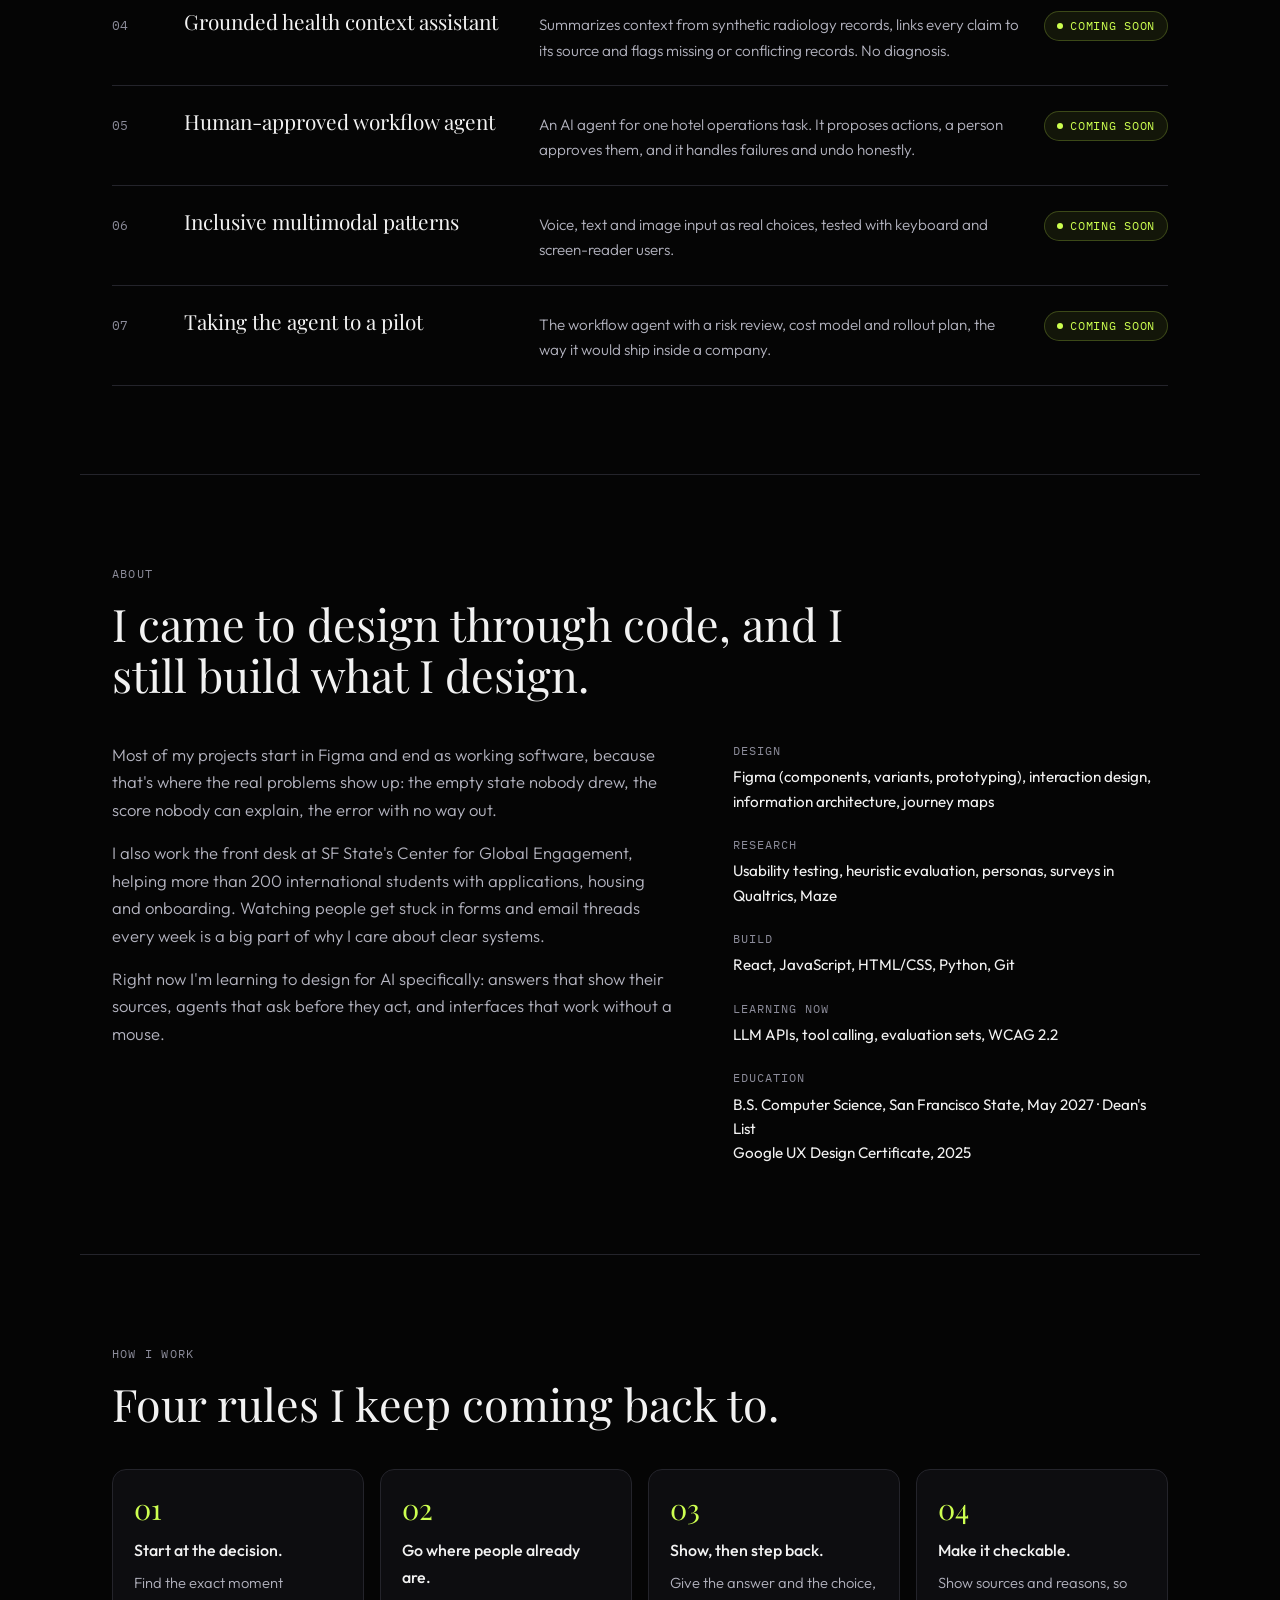
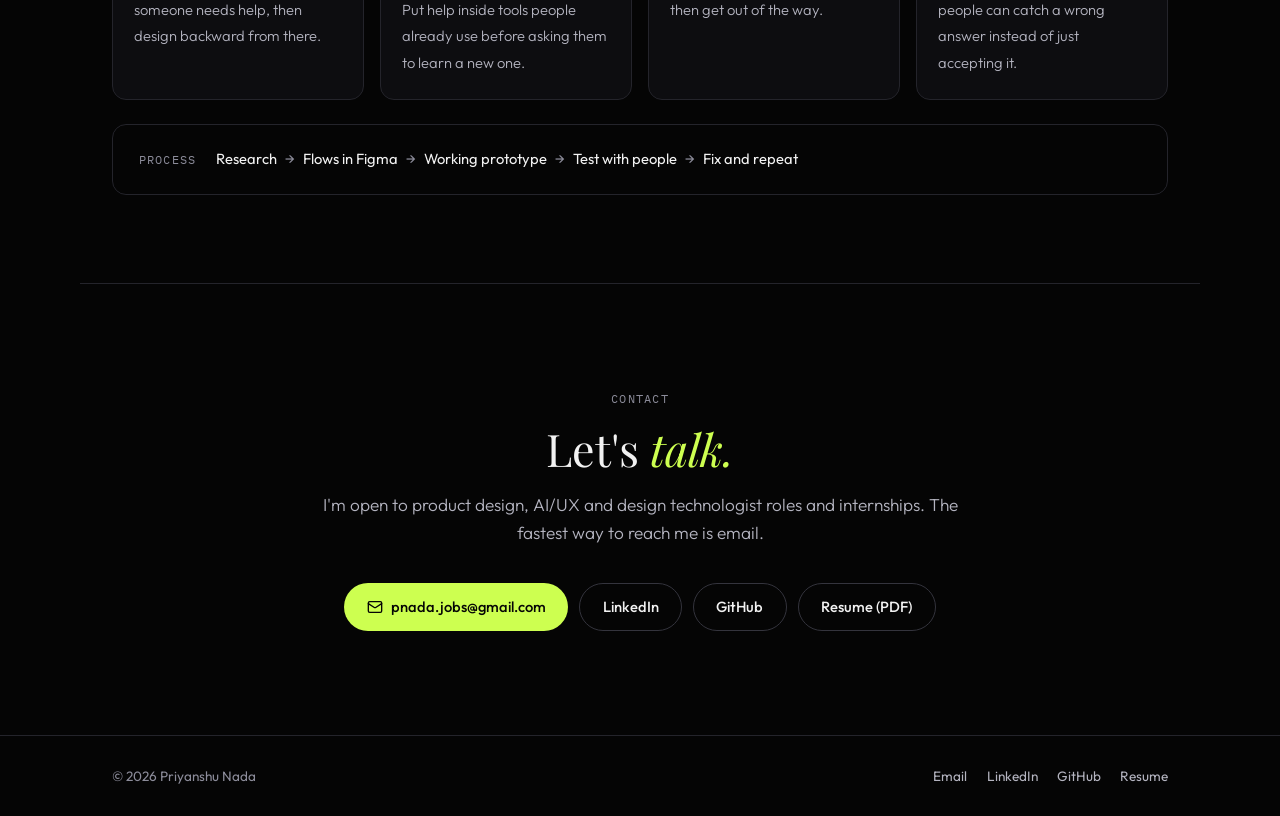
==== commit 259ea2f0: "Update index.html" ====
--- a/index.html
+++ b/index.html
@@ -682,8 +682,8 @@
           <p><strong>What exists and what doesn't.</strong> A clickable prototype with 12 screens and 4 edge cases, a Figma file with editable layers, components and a linked prototype, and a design spec with measured contrast. Wardrobe recognition, calendar reading and the outfit logic are designed, not built, and the wardrobe is a fictional student's. Next: run the morning flow with 5 students and measure time from opening the app to "Wear this," and how often they trust or correct the reasons.</p>
         </div>
         <div class="links">
-          <a class="btn btn-a" href="https://www.figma.com/proto/w1pzBBC3hxjBQozhsZzy9R/Closet-%E2%80%94-AI-Wardrobe?page-id=0%3A1&amp;scaling=scale-down&amp;content-scaling=fixed" target="_blank" rel="noopener">Click through the prototype <span class="arr" aria-hidden="true">→</span></a>
-          <a class="btn btn-o" href="https://www.figma.com/design/w1pzBBC3hxjBQozhsZzy9R/Closet-%E2%80%94-AI-Wardrobe?node-id=0-1" target="_blank" rel="noopener">Figma design file</a>
+          <a class="btn btn-a" href="https://www.figma.com/proto/w1pzBBC3hxjBQozhsZzy9R/Closet-%E2%80%94-AI-Wardrobe?node-id=4-2&p=f&t=ockUTNTEGOC7n4Zj-1&scaling=min-zoom&content-scaling=fixed&page-id=0%3A1&starting-point-node-id=4%3A2&show-proto-sidebar=1" target="_blank" rel="noopener">Click through the prototype <span class="arr" aria-hidden="true">→</span></a>
+          <a class="btn btn-o" href="https://www.figma.com/design/w1pzBBC3hxjBQozhsZzy9R" target="_blank" rel="noopener">Figma file</a>
         </div>
       </div>
     </article>
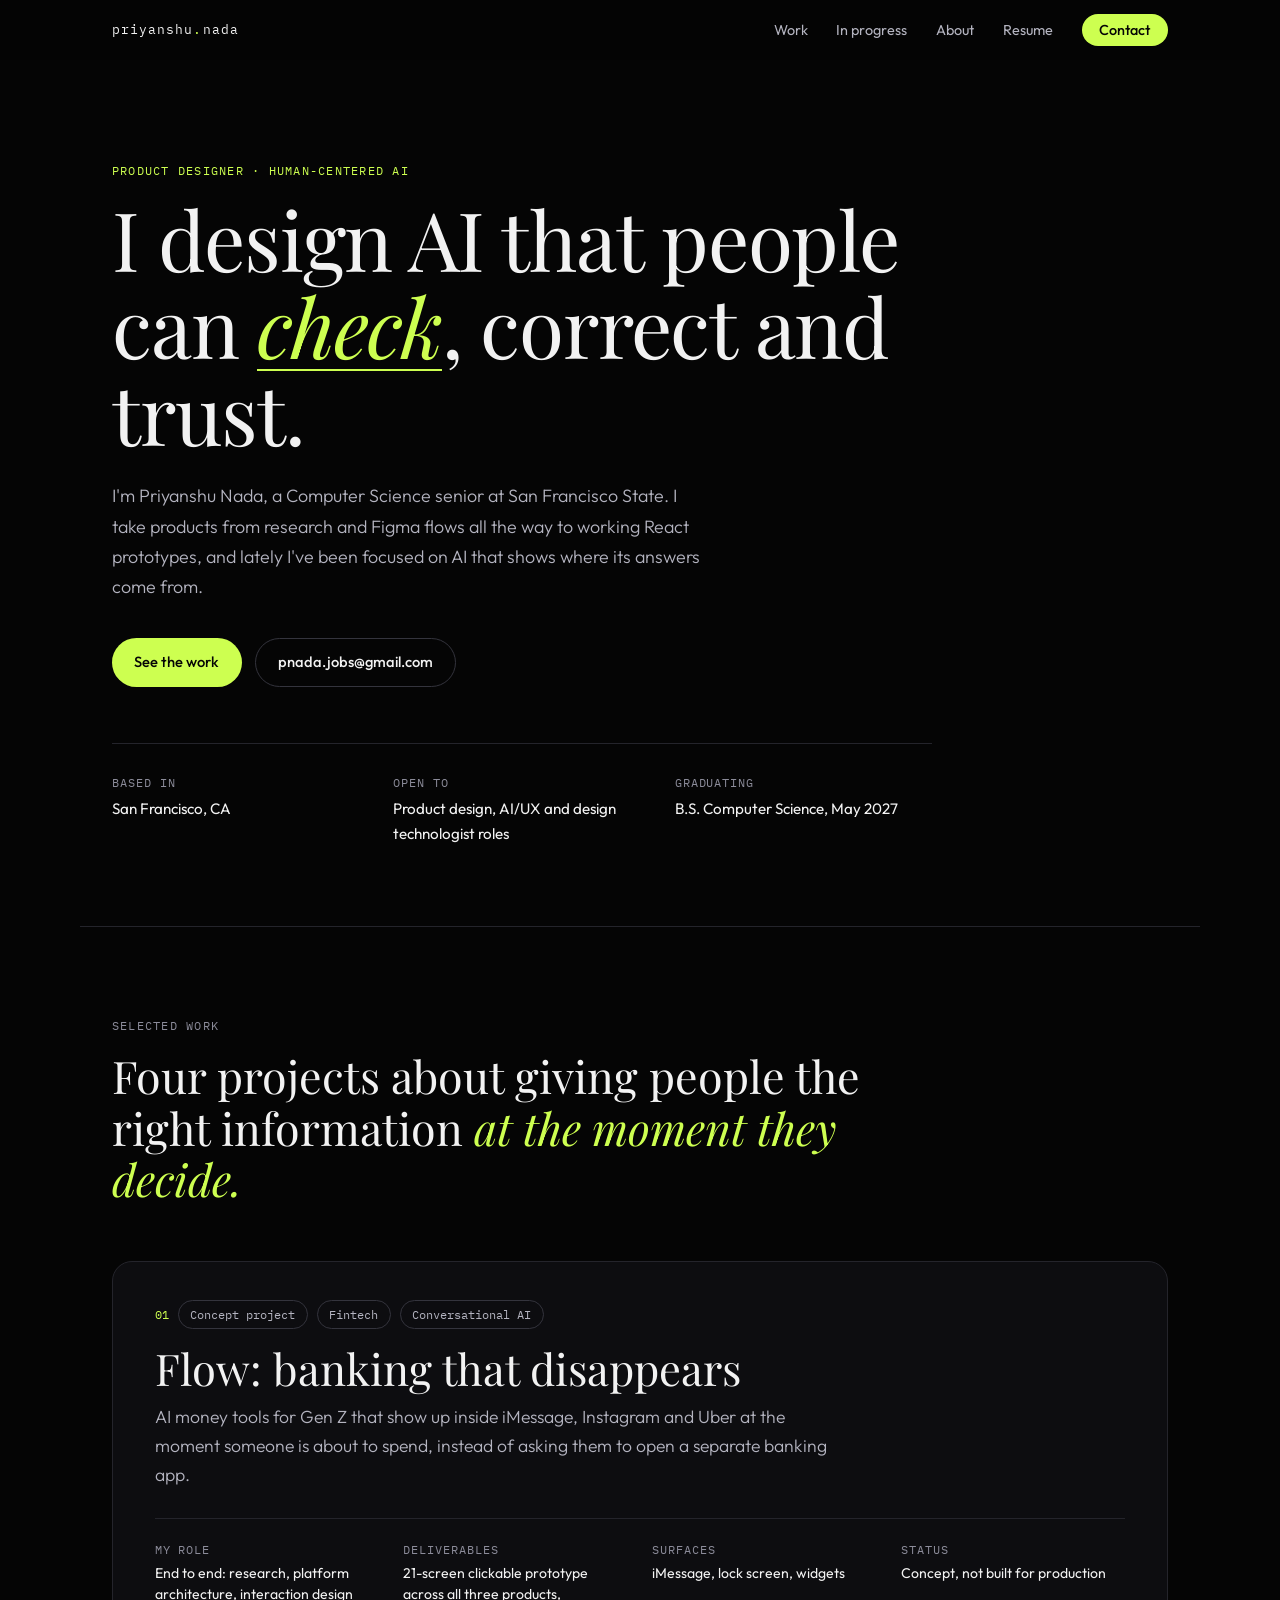
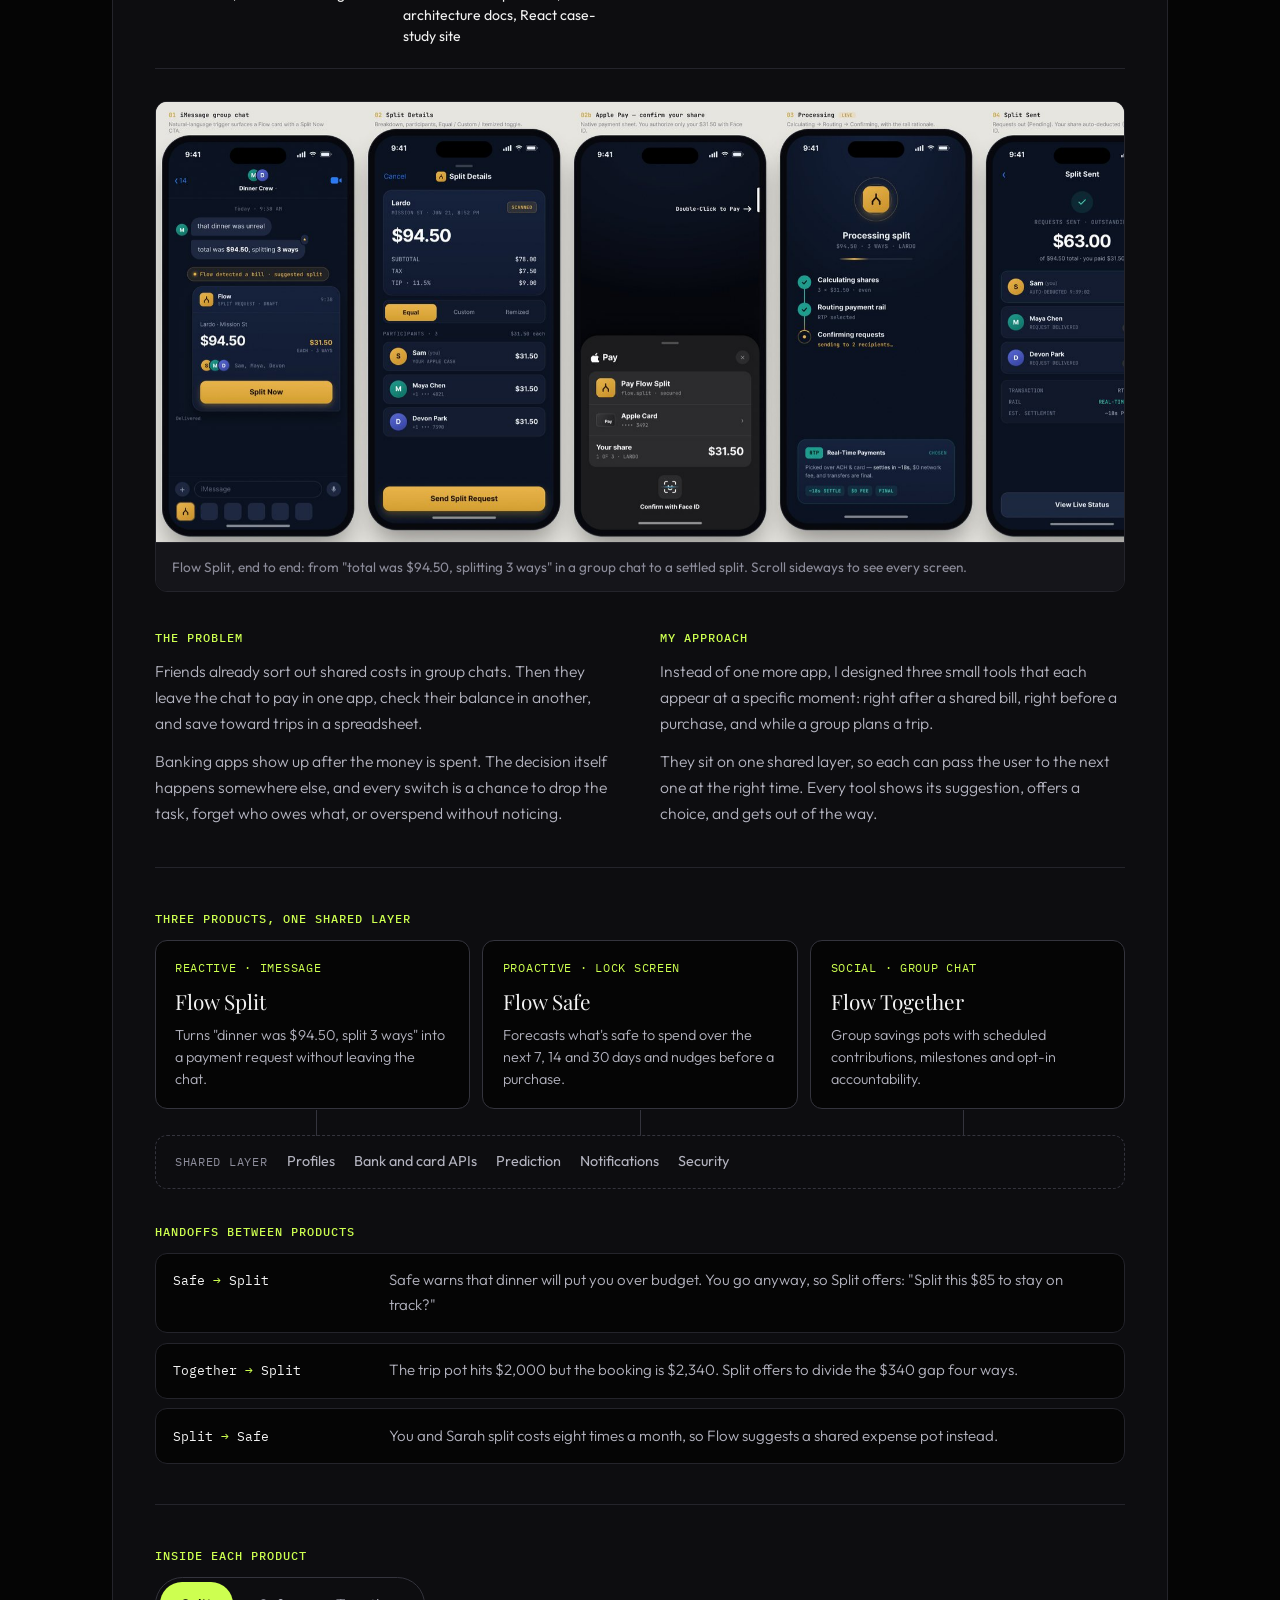
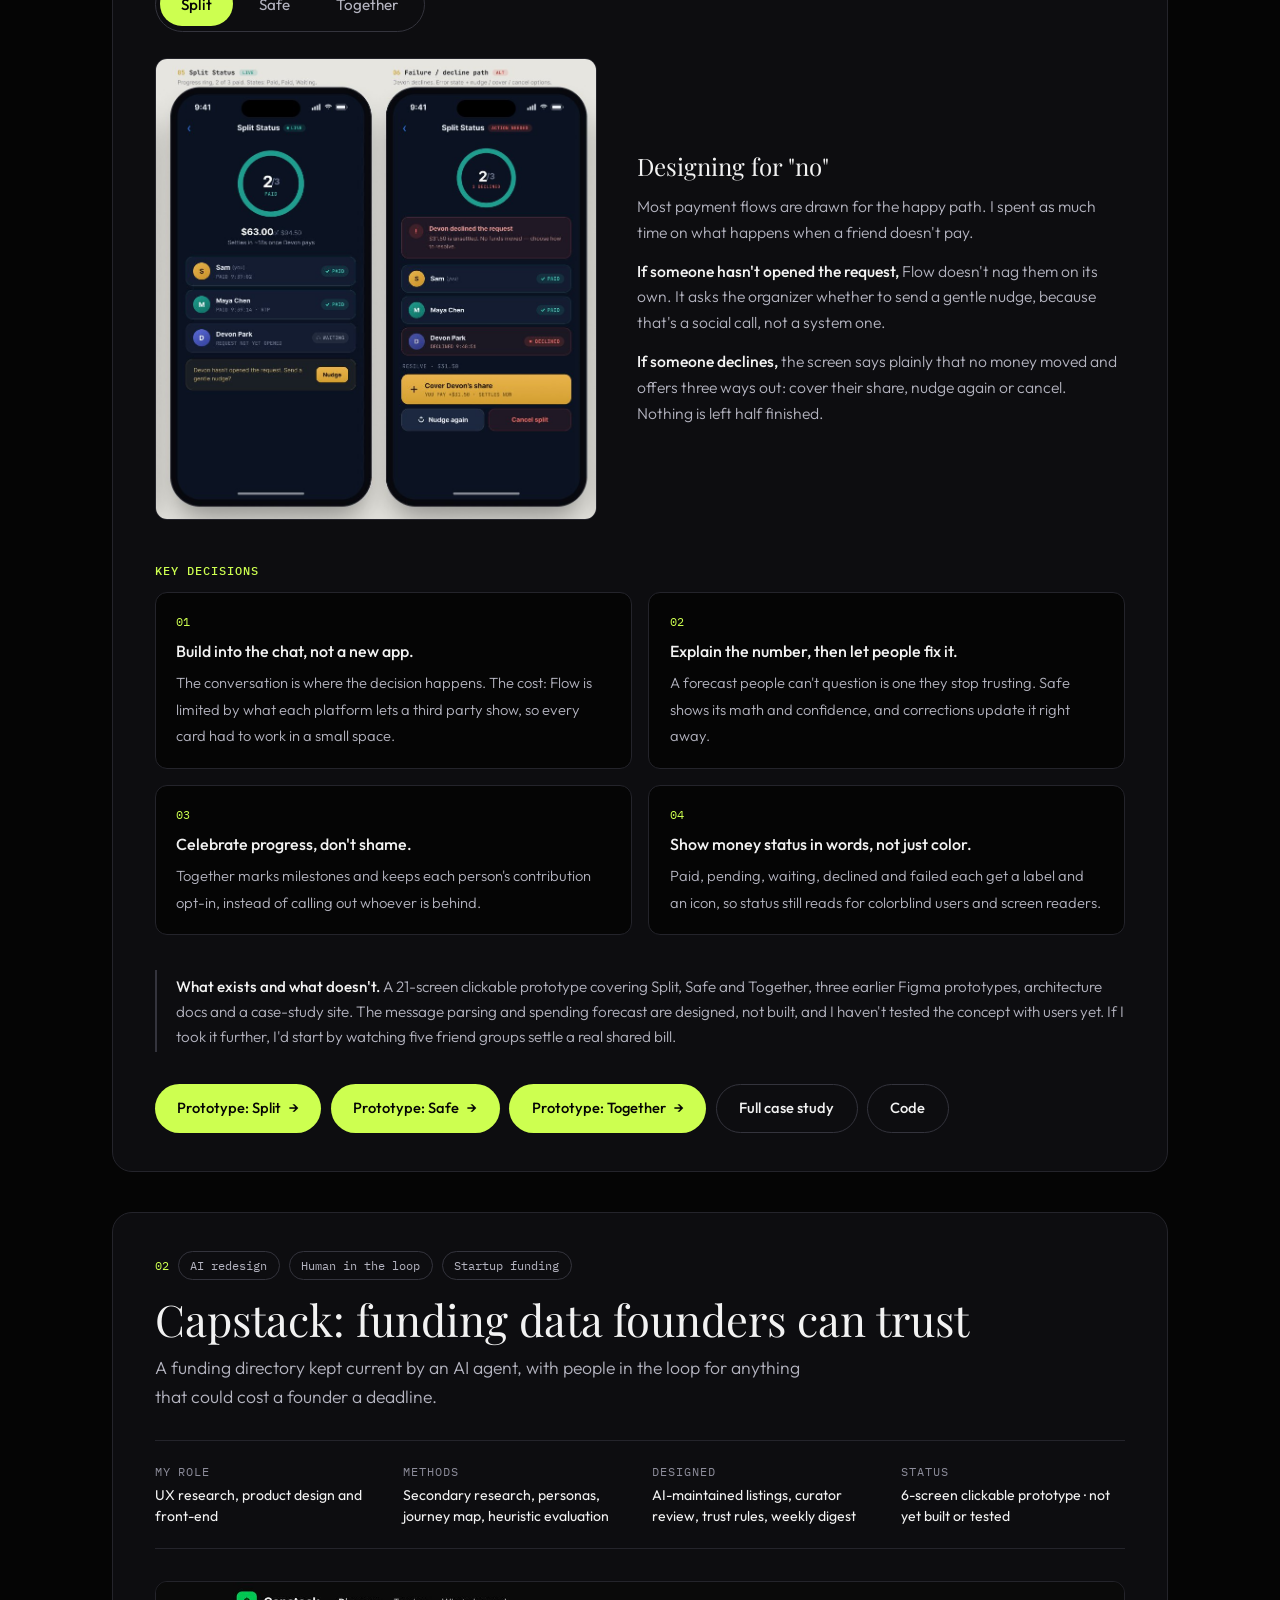
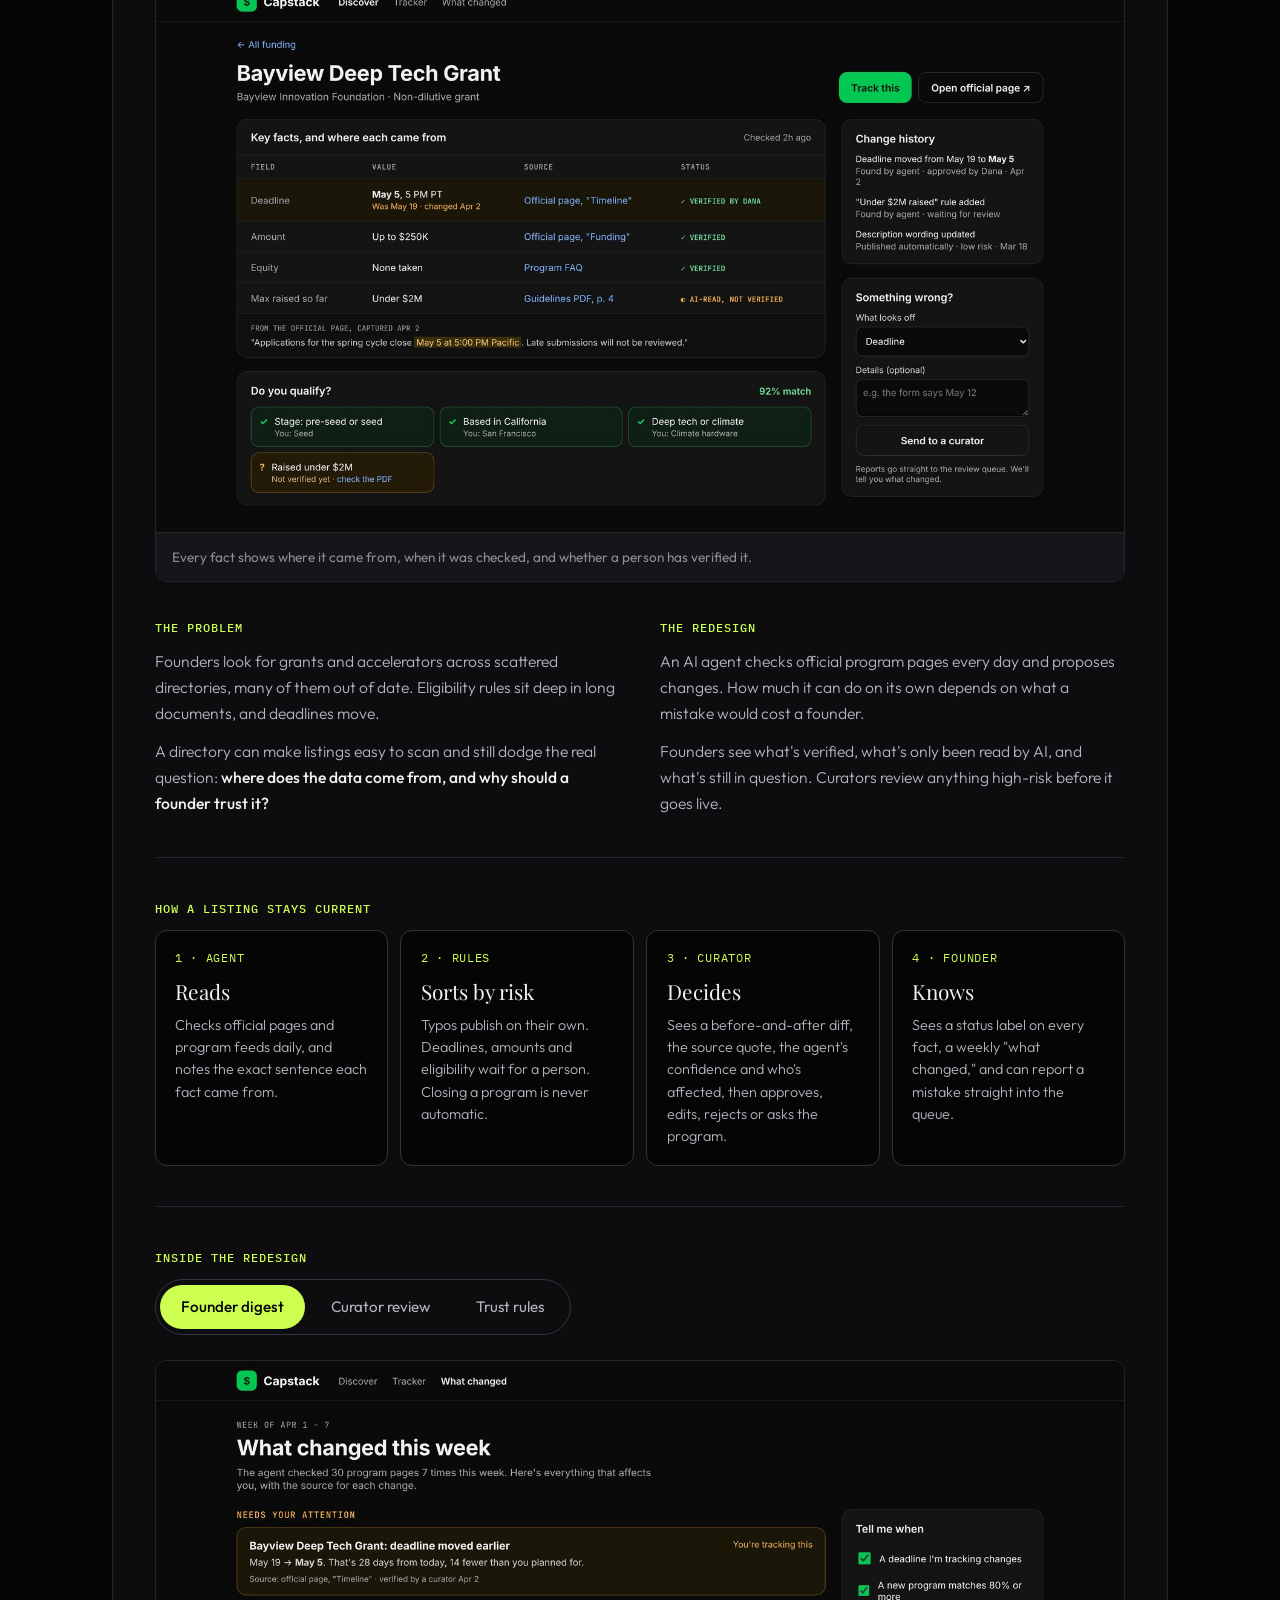
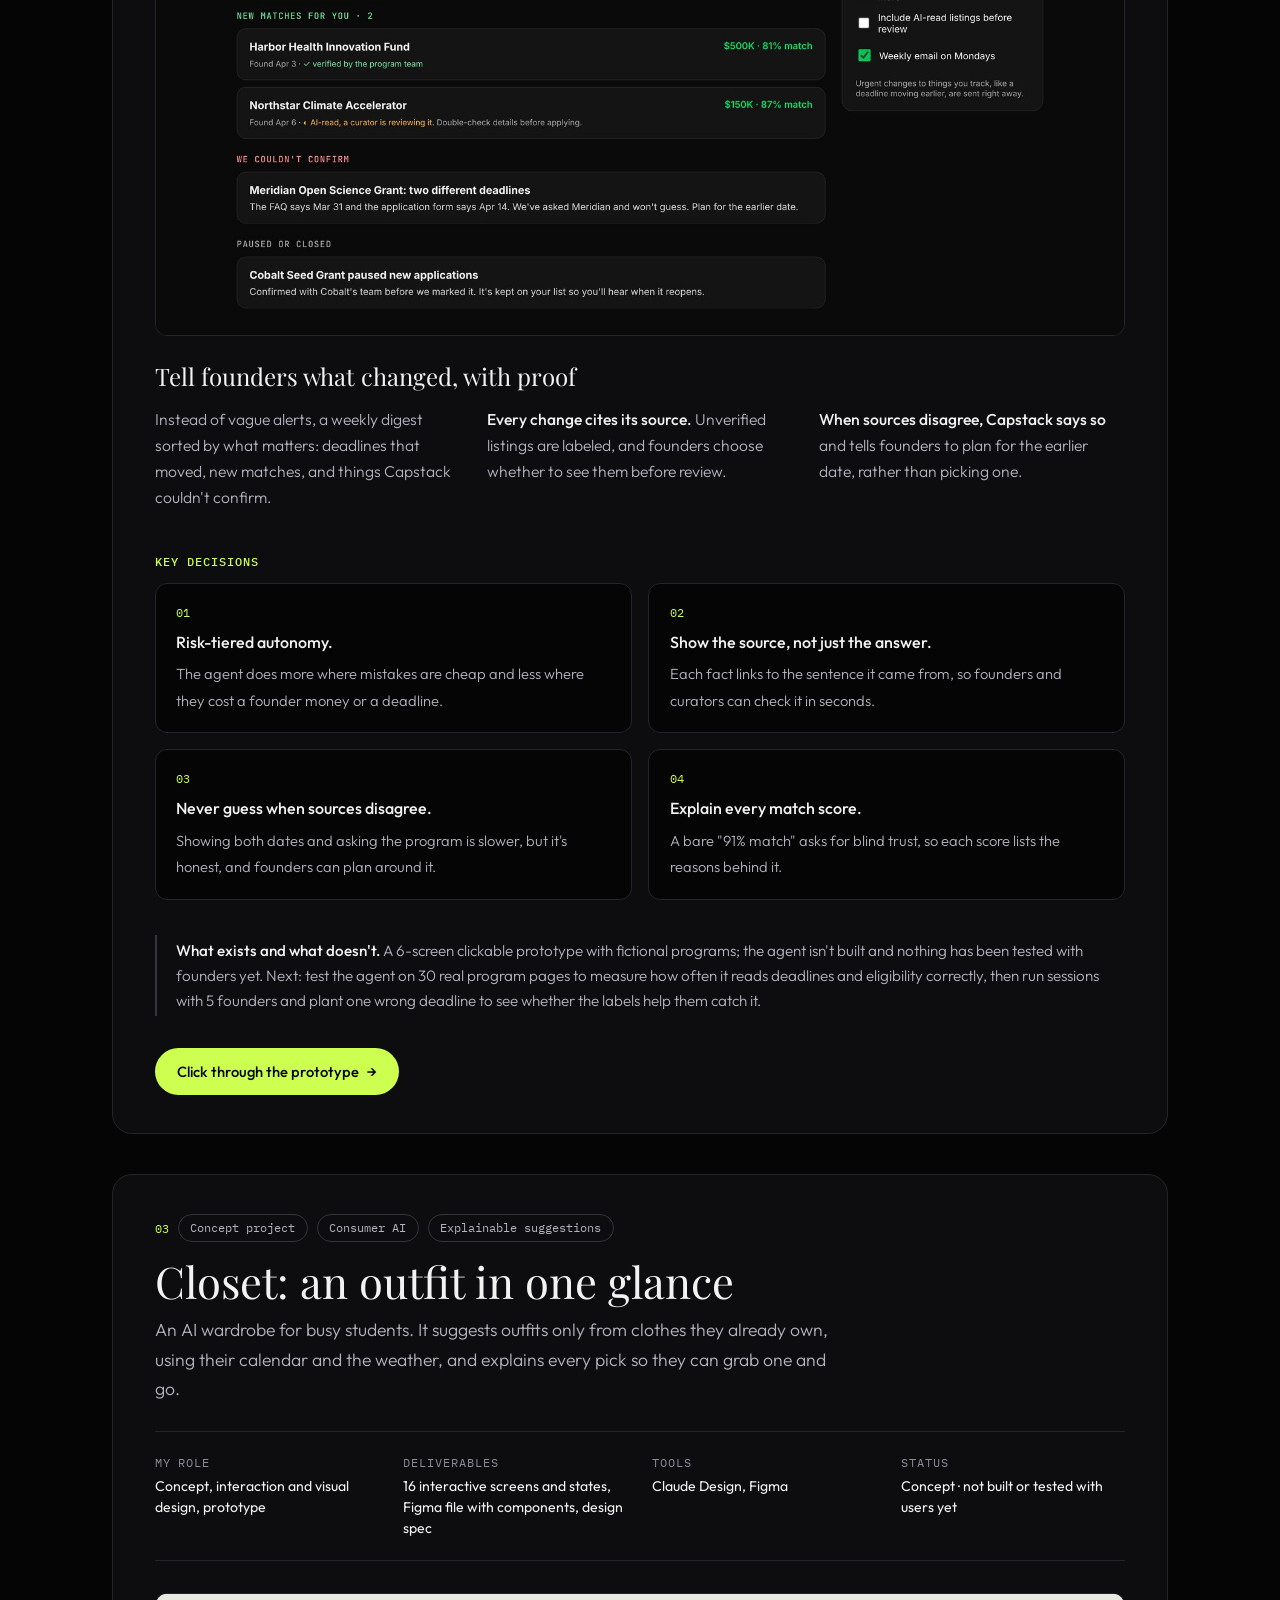
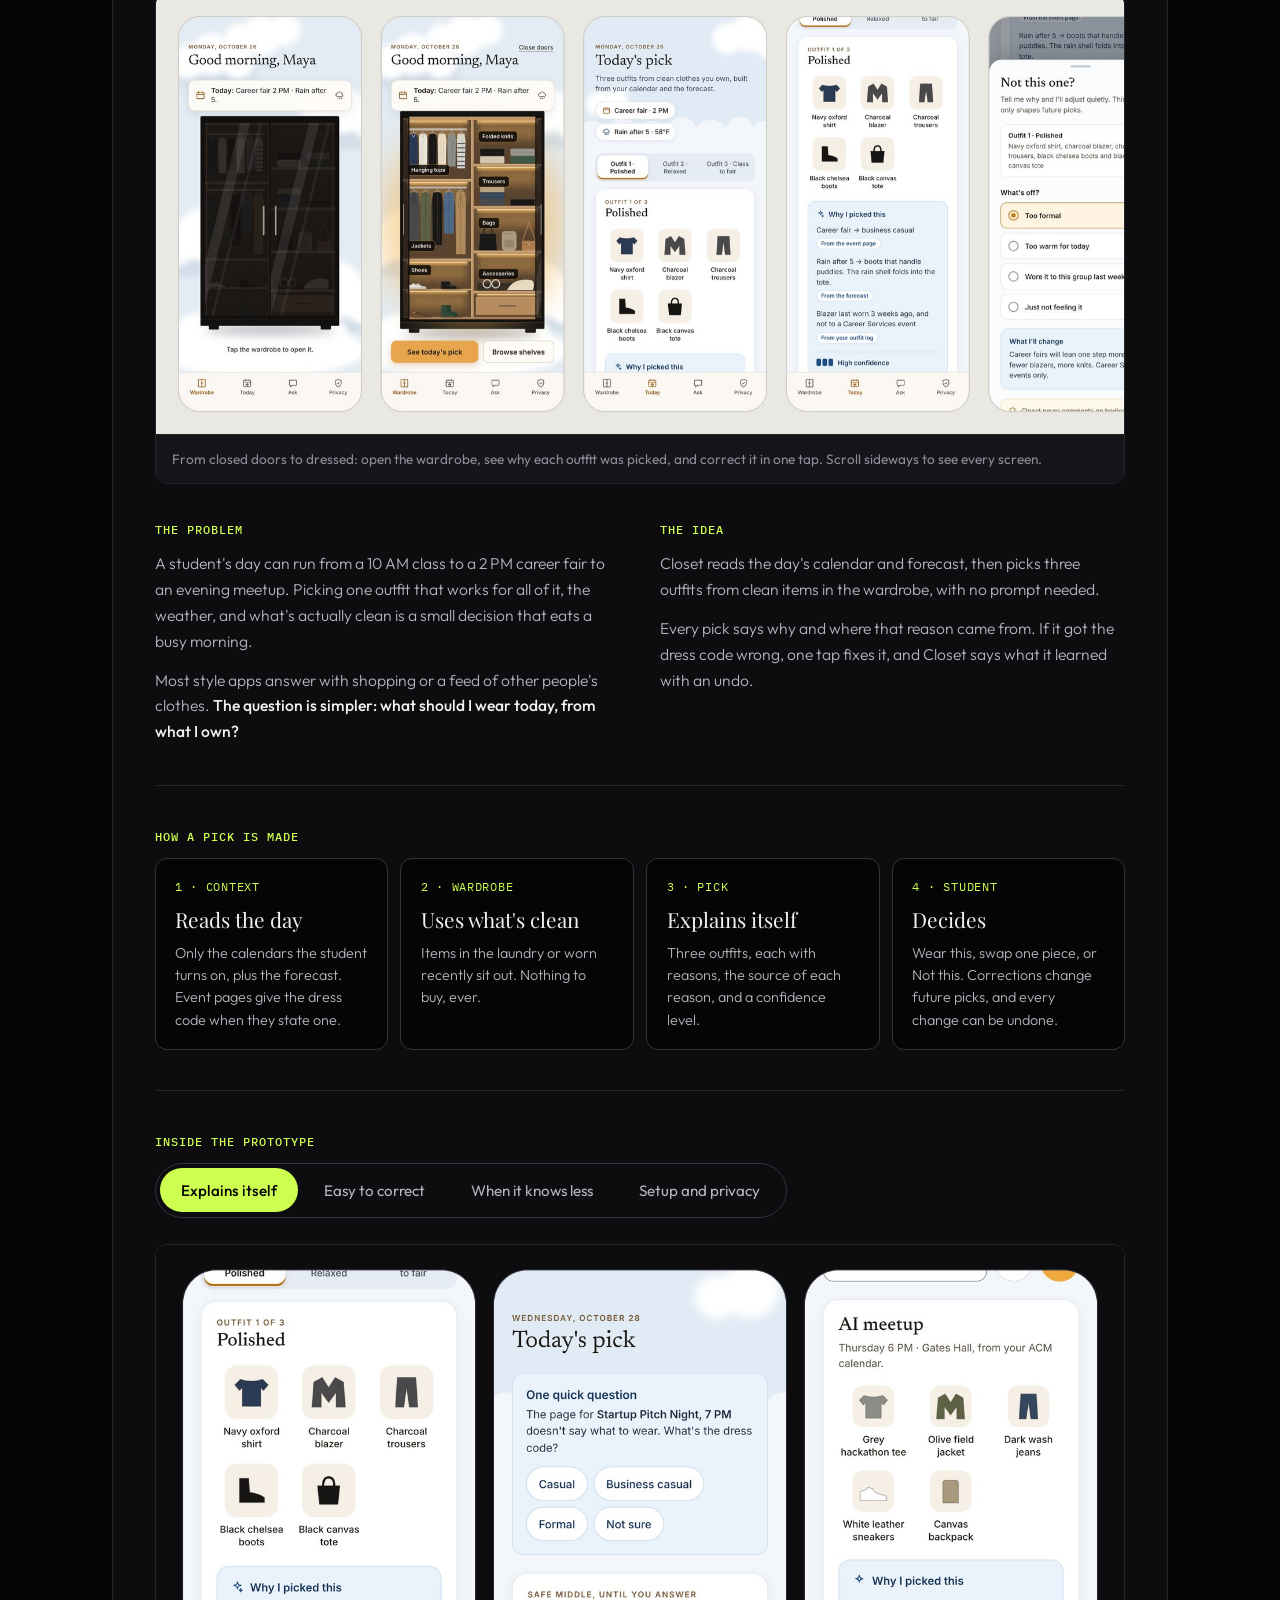
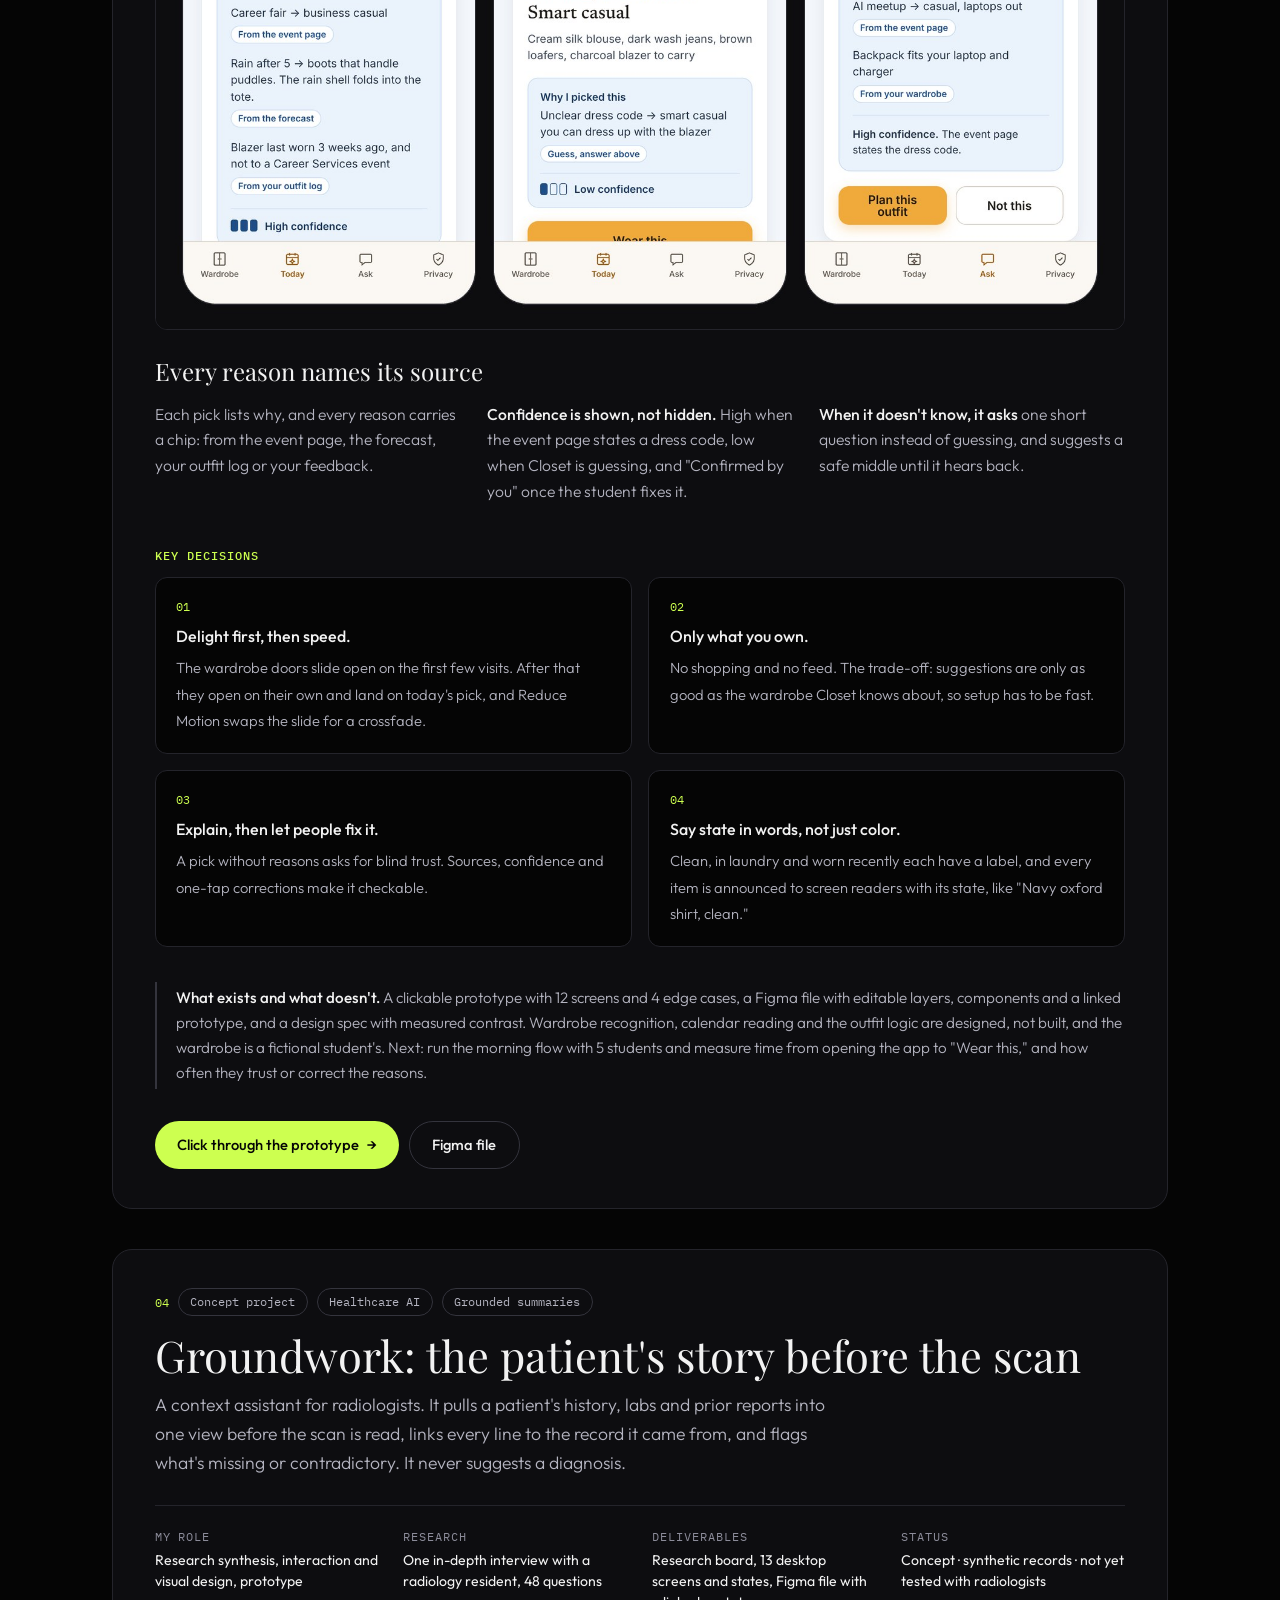
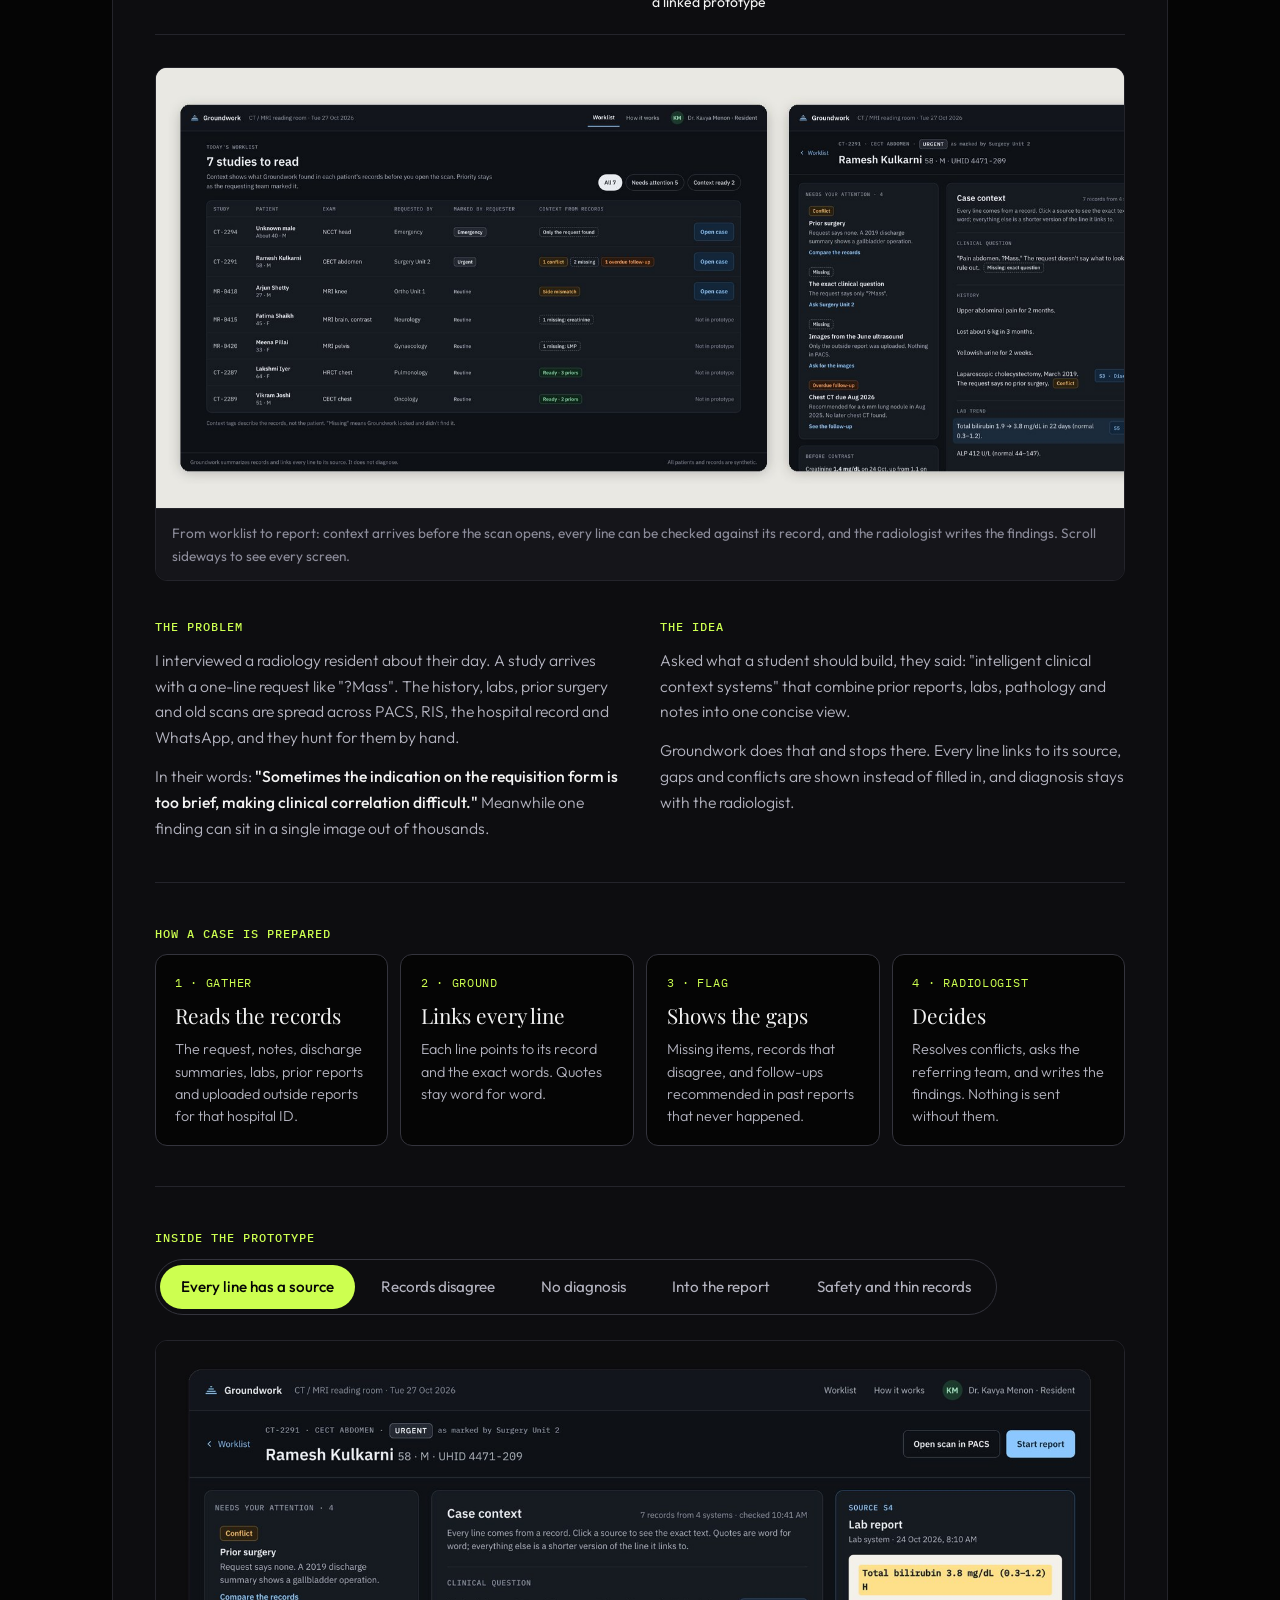
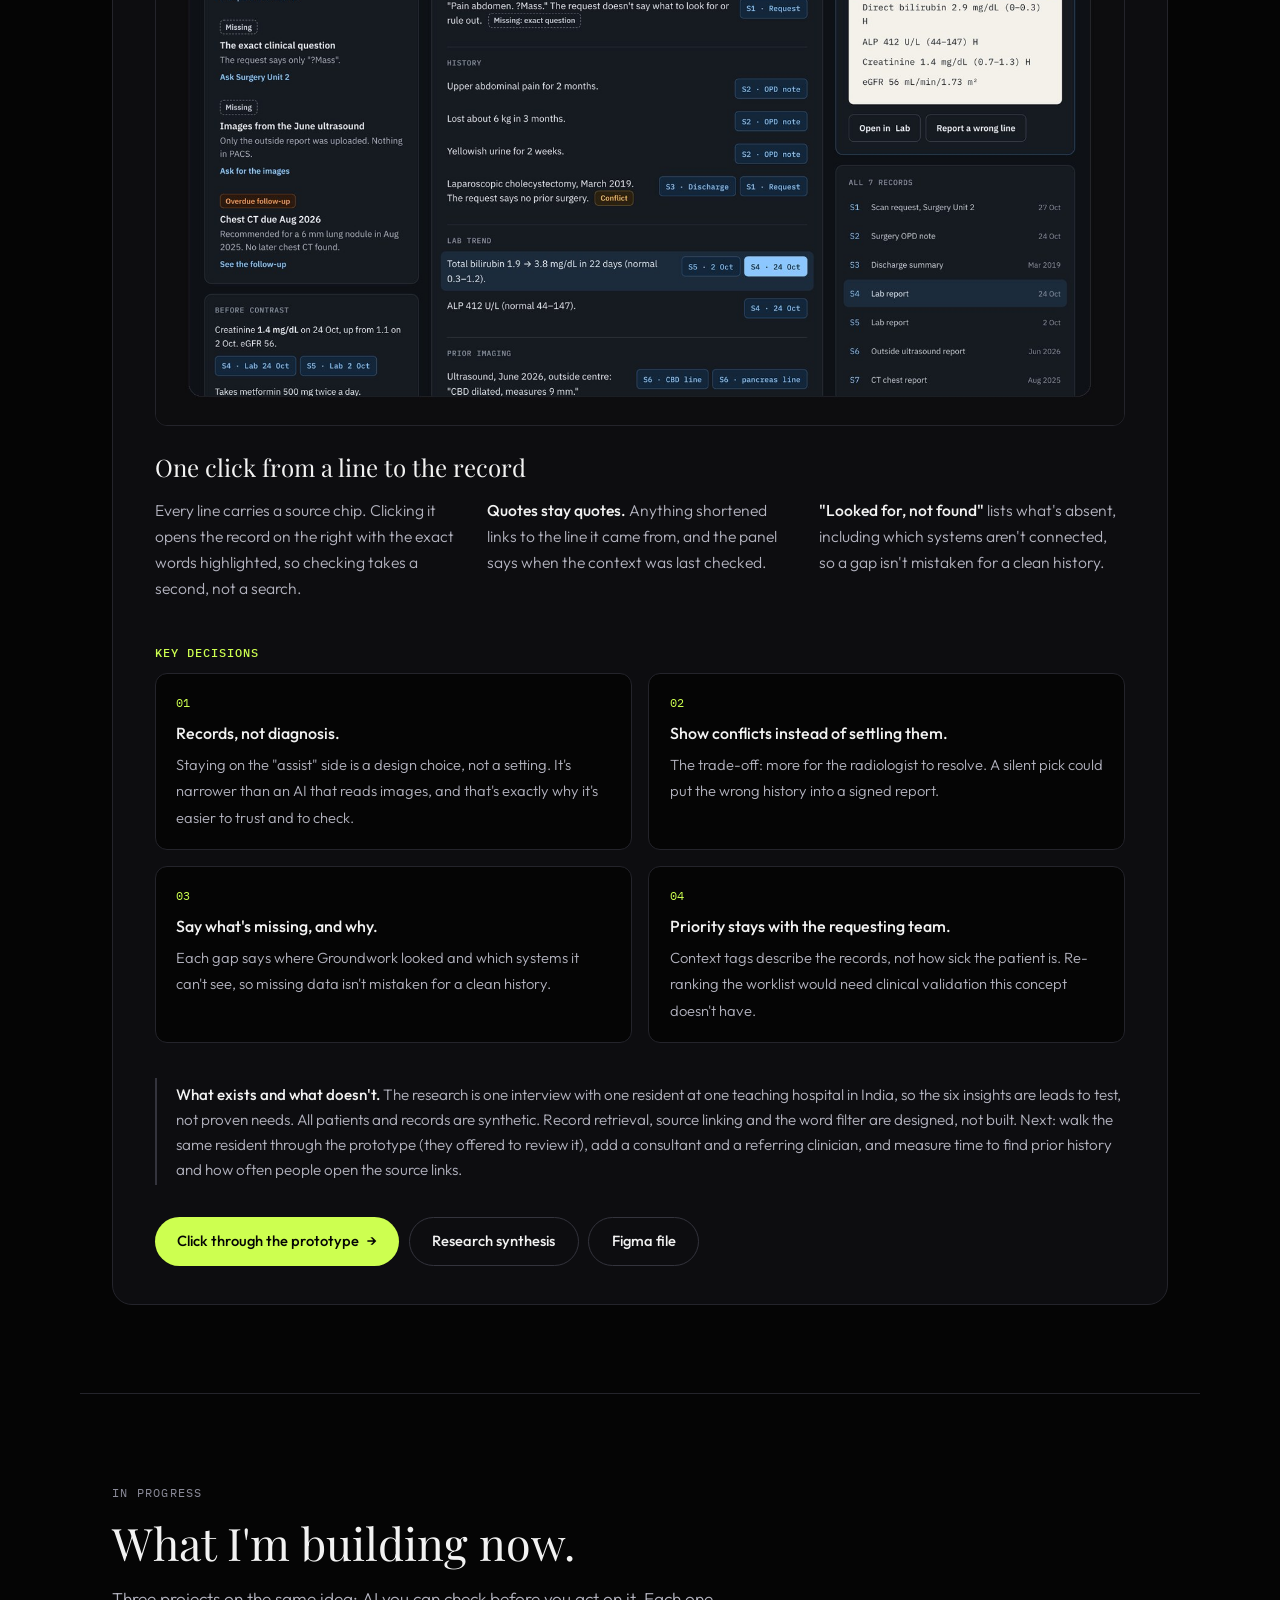
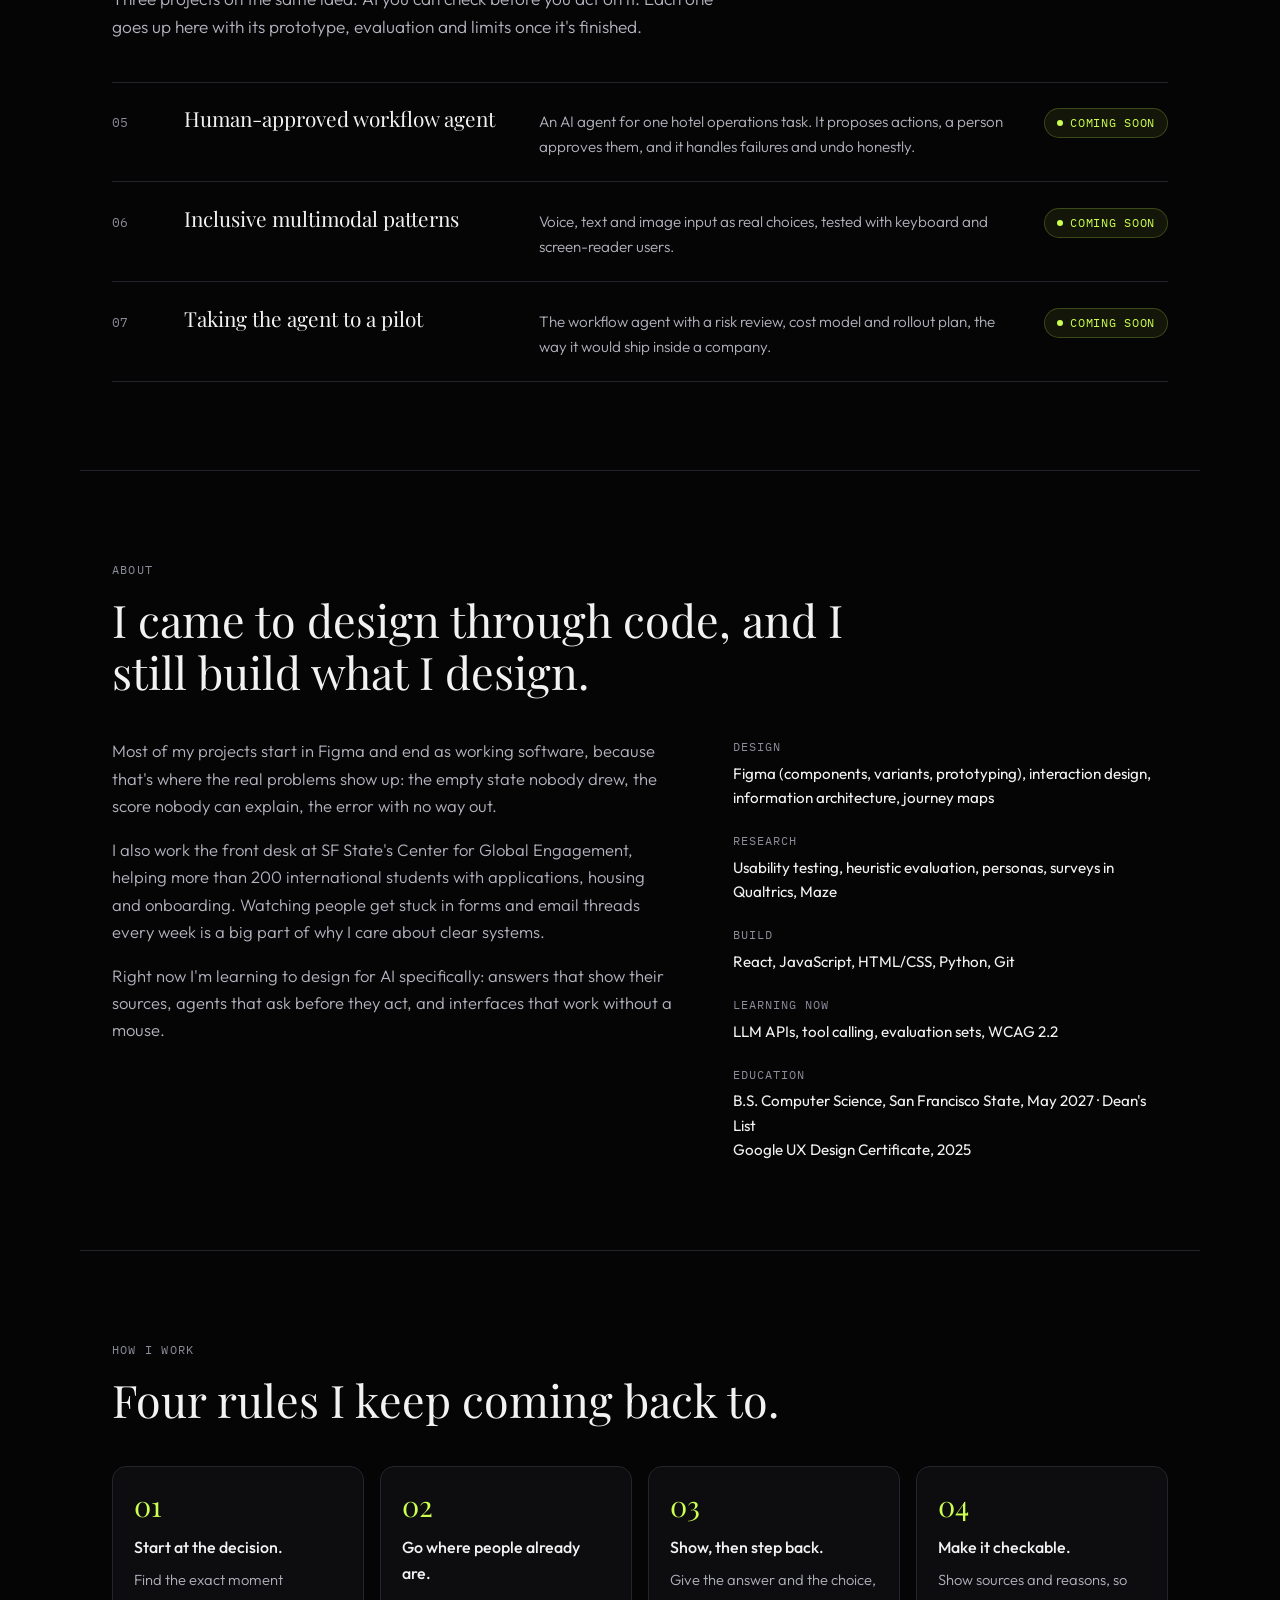
==== commit e9454576: "Add Groundwork case study (04) Radiology context assistant built from an in-depth radiologist interv" ====
--- a/index.html
+++ b/index.html
@@ -6,7 +6,7 @@
 <title>Priyanshu Nada | Product Designer, Human-Centered AI</title>
 <meta name="description" content="Priyanshu Nada is a product designer and CS senior at San Francisco State. He designs and prototypes AI products people can check, correct and trust.">
 <meta property="og:title" content="Priyanshu Nada | Product Designer, Human-Centered AI">
-<meta property="og:description" content="I design AI that people can check, correct and trust. Case studies: Flow, Capstack and Closet.">
+<meta property="og:description" content="I design AI that people can check, correct and trust. Case studies: Flow, Capstack, Closet and Groundwork.">
 <meta property="og:type" content="website">
 <meta property="og:url" content="https://nadadesign.netlify.app/">
 <meta property="og:image" content="https://nadadesign.netlify.app/assets/flow-split-decline.jpg">
@@ -323,7 +323,7 @@
   <div class="wrap">
     <div class="reveal">
       <p class="label">Selected work</p>
-      <h2 class="h2">Three projects about giving people the right information <em>at the moment they decide.</em></h2>
+      <h2 class="h2">Four projects about giving people the right information <em>at the moment they decide.</em></h2>
     </div>
 
     <!-- Flow -->
@@ -687,6 +687,137 @@
         </div>
       </div>
     </article>
+
+    <!-- Groundwork -->
+    <article class="case reveal" aria-labelledby="groundwork-title">
+      <div class="case-head">
+        <div class="case-kicker"><span class="case-num">04</span><span class="pill">Concept project</span><span class="pill">Healthcare AI</span><span class="pill">Grounded summaries</span></div>
+        <h3 class="case-title" id="groundwork-title">Groundwork: the patient's story before the scan</h3>
+        <p class="case-lede">A context assistant for radiologists. It pulls a patient's history, labs and prior reports into one view before the scan is read, links every line to the record it came from, and flags what's missing or contradictory. It never suggests a diagnosis.</p>
+        <dl class="case-meta">
+          <div><dt>My role</dt><dd>Research synthesis, interaction and visual design, prototype</dd></div>
+          <div><dt>Research</dt><dd>One in-depth interview with a radiology resident, 48 questions</dd></div>
+          <div><dt>Deliverables</dt><dd>Research board, 13 desktop screens and states, Figma file with a linked prototype</dd></div>
+          <div><dt>Status</dt><dd>Concept · synthetic records · not yet tested with radiologists</dd></div>
+        </dl>
+      </div>
+
+      <figure class="shot">
+        <div class="strip" tabindex="0" role="region" aria-label="Groundwork screens, scroll sideways to see all six">
+          <img src="./assets/groundwork-flow.jpg" width="6020" height="720" loading="lazy" alt="Six dark desktop screens of Groundwork, left to right: a worklist of seven CT and MRI studies with context tags such as 1 conflict, 2 missing and Side mismatch; the case context for a CECT abdomen with every line tagged by a blue source chip and a lab report open on the right with the cited line highlighted; two records side by side that disagree about prior surgery; an overdue chest CT follow-up from a 2025 report; the provisional report with the clinical history filled in from records and empty findings and impression fields for the radiologist; and a full-width warning that the request says right knee while the notes say left.">
+        </div>
+        <figcaption>From worklist to report: context arrives before the scan opens, every line can be checked against its record, and the radiologist writes the findings. Scroll sideways to see every screen.</figcaption>
+      </figure>
+
+      <div class="case-body">
+        <div class="cols">
+          <div>
+            <h4 class="h4">The problem</h4>
+            <div class="prose">
+              <p>I interviewed a radiology resident about their day. A study arrives with a one-line request like "?Mass". The history, labs, prior surgery and old scans are spread across PACS, RIS, the hospital record and WhatsApp, and they hunt for them by hand.</p>
+              <p>In their words: <strong>"Sometimes the indication on the requisition form is too brief, making clinical correlation difficult."</strong> Meanwhile one finding can sit in a single image out of thousands.</p>
+            </div>
+          </div>
+          <div>
+            <h4 class="h4">The idea</h4>
+            <div class="prose">
+              <p>Asked what a student should build, they said: "intelligent clinical context systems" that combine prior reports, labs, pathology and notes into one concise view.</p>
+              <p>Groundwork does that and stops there. Every line links to its source, gaps and conflicts are shown instead of filled in, and diagnosis stays with the radiologist.</p>
+            </div>
+          </div>
+        </div>
+
+        <div class="platform">
+          <h4 class="h4">How a case is prepared</h4>
+          <ol class="plat-row steps4">
+            <li class="plat-card"><span class="plat-kind">1 · Gather</span><b>Reads the records</b><span>The request, notes, discharge summaries, labs, prior reports and uploaded outside reports for that hospital ID.</span></li>
+            <li class="plat-card"><span class="plat-kind">2 · Ground</span><b>Links every line</b><span>Each line points to its record and the exact words. Quotes stay word for word.</span></li>
+            <li class="plat-card"><span class="plat-kind">3 · Flag</span><b>Shows the gaps</b><span>Missing items, records that disagree, and follow-ups recommended in past reports that never happened.</span></li>
+            <li class="plat-card"><span class="plat-kind">4 · Radiologist</span><b>Decides</b><span>Resolves conflicts, asks the referring team, and writes the findings. Nothing is sent without them.</span></li>
+          </ol>
+        </div>
+
+        <div class="tour">
+          <h4 class="h4">Inside the prototype</h4>
+          <div class="tabs" role="tablist" aria-label="Groundwork screens">
+            <button class="tab" role="tab" id="tab-gw-src" aria-controls="panel-gw-src" aria-selected="true">Every line has a source</button>
+            <button class="tab" role="tab" id="tab-gw-conf" aria-controls="panel-gw-conf" aria-selected="false" tabindex="-1">Records disagree</button>
+            <button class="tab" role="tab" id="tab-gw-dx" aria-controls="panel-gw-dx" aria-selected="false" tabindex="-1">No diagnosis</button>
+            <button class="tab" role="tab" id="tab-gw-rep" aria-controls="panel-gw-rep" aria-selected="false" tabindex="-1">Into the report</button>
+            <button class="tab" role="tab" id="tab-gw-edge" aria-controls="panel-gw-edge" aria-selected="false" tabindex="-1">Safety and thin records</button>
+          </div>
+
+          <div class="panel wide" role="tabpanel" id="panel-gw-src" aria-labelledby="tab-gw-src">
+            <figure class="feature-img"><img src="./assets/groundwork-source.jpg" width="1600" height="1130" loading="lazy" alt="The case context for Ramesh Kulkarni, CECT abdomen. Left: four items that need attention, a prior-surgery conflict, a missing clinical question, missing ultrasound images and an overdue follow-up, plus creatinine and metformin facts before contrast. Middle: history, lab trend and prior imaging, each line with blue source chips; the bilirubin line is selected. Right: the lab report from 24 October with Total bilirubin 3.8 highlighted, and a list of all seven records."></figure>
+            <div class="prose">
+              <p class="panel-title">One click from a line to the record</p>
+              <p>Every line carries a source chip. Clicking it opens the record on the right with the exact words highlighted, so checking takes a second, not a search.</p>
+              <p><strong>Quotes stay quotes.</strong> Anything shortened links to the line it came from, and the panel says when the context was last checked.</p>
+              <p><strong>"Looked for, not found"</strong> lists what's absent, including which systems aren't connected, so a gap isn't mistaken for a clean history.</p>
+            </div>
+          </div>
+
+          <div class="panel wide" role="tabpanel" id="panel-gw-conf" aria-labelledby="tab-gw-conf">
+            <figure class="feature-img"><img src="./assets/groundwork-conflict.jpg" width="1600" height="1130" loading="lazy" alt="A screen titled Two records disagree about prior surgery. Left: the scan request with Prior surgery: None highlighted, filled in at booking. Right: a 2019 discharge summary signed by the operating surgeon with Laparoscopic cholecystectomy highlighted. Below, three choices for what the case context should say, with Keep both and mention it in my report selected and a saved confirmation with Undo."></figure>
+            <div class="prose">
+              <p class="panel-title">Show both, let the radiologist decide</p>
+              <p>When records disagree, Groundwork doesn't pick a winner. It puts both side by side with who wrote each one and when.</p>
+              <p><strong>The choice is logged with a name</strong> and can be undone. Both original records stay unchanged.</p>
+              <p><strong>Asking is one step away.</strong> Groundwork drafts the question to the referring team from the gaps it found, and nothing goes out until the radiologist presses Send.</p>
+            </div>
+          </div>
+
+          <div class="panel wide" role="tabpanel" id="panel-gw-dx" aria-labelledby="tab-gw-dx">
+            <figure class="feature-img"><img src="./assets/groundwork-refuse.jpg" width="1600" height="1130" loading="lazy" alt="The Ask the records panel with the question What is the diagnosis? selected. The answer, in an amber card, reads: I don't suggest diagnoses. That's for you and your consultant to decide from the images. I can show what the records say, like the June ultrasound, where the pancreatic head couldn't be seen. A source chip links to the ultrasound report."></figure>
+            <div class="prose">
+              <p class="panel-title">It answers about records, never about disease</p>
+              <p>The interview drew the line clearly: AI can assist, but it should never decide alone in complex diagnoses or oncology.</p>
+              <p><strong>Asked for a diagnosis, it declines</strong> and points back to what the records actually say, with the source.</p>
+              <p><strong>Diagnostic words are blocked</strong> from summaries: "likely", "suggestive of", "consistent with". If a source uses them, it's quoted, not paraphrased.</p>
+            </div>
+          </div>
+
+          <div class="panel wide" role="tabpanel" id="panel-gw-rep" aria-labelledby="tab-gw-rep">
+            <figure class="feature-img"><img src="./assets/groundwork-handoff.jpg" width="1600" height="1130" loading="lazy" alt="The provisional report screen. Clinical history is drafted from records with small source numbers after each sentence and a tag reading Drafted from records, check it. Findings and Impression are empty fields tagged You write this. A follow-up note about the overdue chest CT sits below. On the right, a Before you send list shows the open conflict, a question waiting on Surgery Unit 2 and the follow-up, above a Send for consultant review button."></figure>
+            <div class="prose">
+              <p class="panel-title">Context goes in; findings stay human</p>
+              <p>The clinical history arrives drafted from the records, with source numbers the radiologist can keep or drop.</p>
+              <p><strong>Findings and impression are empty</strong> and labelled "You write this". Groundwork never drafts them.</p>
+              <p><strong>Nothing gets lost in handoff.</strong> Open conflicts, unanswered questions and overdue follow-ups are listed before sending, and the consultant sees the same sources.</p>
+            </div>
+          </div>
+
+          <div class="panel wide" role="tabpanel" id="panel-gw-edge" aria-labelledby="tab-gw-edge">
+            <figure class="feature-img"><img src="./assets/groundwork-edges.jpg" width="1600" height="1130" loading="lazy" alt="Two edge cases. Top: an MRI knee case with a full-width amber warning, Which knee? The records don't agree; the request says RIGHT and the orthopaedics note and X-ray say LEFT, with buttons to confirm either side or ask Ortho. Bottom: an emergency head CT for an unknown male where only the request was found, quoted word for word, with a list of what wasn't found and a panel to link records by hospital ID."></figure>
+            <div class="prose">
+              <p class="panel-title">Loud only for safety, honest when thin</p>
+              <p>Most of Groundwork is quiet, because reading a scan takes full attention. Side, level and site mismatches are the exception: they take over the screen until someone confirms.</p>
+              <p><strong>It never picks a side.</strong> Both confirm buttons look the same.</p>
+              <p><strong>With only an emergency request,</strong> it won't write a summary from one line. It quotes the request and never guesses who an unidentified patient is.</p>
+            </div>
+          </div>
+        </div>
+
+        <div class="decisions">
+          <h4 class="h4">Key decisions</h4>
+          <ol class="dlist">
+            <li><b>Records, not diagnosis.</b><span>Staying on the "assist" side is a design choice, not a setting. It's narrower than an AI that reads images, and that's exactly why it's easier to trust and to check.</span></li>
+            <li><b>Show conflicts instead of settling them.</b><span>The trade-off: more for the radiologist to resolve. A silent pick could put the wrong history into a signed report.</span></li>
+            <li><b>Say what's missing, and why.</b><span>Each gap says where Groundwork looked and which systems it can't see, so missing data isn't mistaken for a clean history.</span></li>
+            <li><b>Priority stays with the requesting team.</b><span>Context tags describe the records, not how sick the patient is. Re-ranking the worklist would need clinical validation this concept doesn't have.</span></li>
+          </ol>
+        </div>
+
+        <div class="limits">
+          <p><strong>What exists and what doesn't.</strong> The research is one interview with one resident at one teaching hospital in India, so the six insights are leads to test, not proven needs. All patients and records are synthetic. Record retrieval, source linking and the word filter are designed, not built. Next: walk the same resident through the prototype (they offered to review it), add a consultant and a referring clinician, and measure time to find prior history and how often people open the source links.</p>
+        </div>
+        <div class="links">
+          <a class="btn btn-a" href="https://www.figma.com/proto/5BJNI7uSVZWLaChcW7K2OE/Groundwork?node-id=3-2&amp;starting-point-node-id=3%3A2&amp;scaling=scale-down&amp;content-scaling=fixed" target="_blank" rel="noopener">Click through the prototype <span class="arr" aria-hidden="true">→</span></a>
+          <a class="btn btn-o" href="https://www.figma.com/design/5BJNI7uSVZWLaChcW7K2OE/Groundwork?node-id=2-2" target="_blank" rel="noopener">Research synthesis</a>
+          <a class="btn btn-o" href="https://www.figma.com/design/5BJNI7uSVZWLaChcW7K2OE/Groundwork" target="_blank" rel="noopener">Figma file</a>
+        </div>
+      </div>
+    </article>
   </div>
 </section>
 <div class="rule"></div>
@@ -696,9 +827,8 @@
   <div class="wrap reveal">
     <p class="label">In progress</p>
     <h2 class="h2">What I'm building now.</h2>
-    <p class="lead">Four projects on the same idea: AI you can check before you act on it. Each one goes up here with its prototype, evaluation and limits once it's finished.</p>
+    <p class="lead">Three projects on the same idea: AI you can check before you act on it. Each one goes up here with its prototype, evaluation and limits once it's finished.</p>
     <ul class="next-list">
-      <li><span class="n-num">04</span><span class="n-name">Grounded health context assistant</span><span class="n-desc">Summarizes context from synthetic radiology records, links every claim to its source and flags missing or conflicting records. No diagnosis.</span><span class="n-tag">Coming soon</span></li>
       <li><span class="n-num">05</span><span class="n-name">Human-approved workflow agent</span><span class="n-desc">An AI agent for one hotel operations task. It proposes actions, a person approves them, and it handles failures and undo honestly.</span><span class="n-tag">Coming soon</span></li>
       <li><span class="n-num">06</span><span class="n-name">Inclusive multimodal patterns</span><span class="n-desc">Voice, text and image input as real choices, tested with keyboard and screen-reader users.</span><span class="n-tag">Coming soon</span></li>
       <li><span class="n-num">07</span><span class="n-name">Taking the agent to a pilot</span><span class="n-desc">The workflow agent with a risk review, cost model and rollout plan, the way it would ship inside a company.</span><span class="n-tag">Coming soon</span></li>
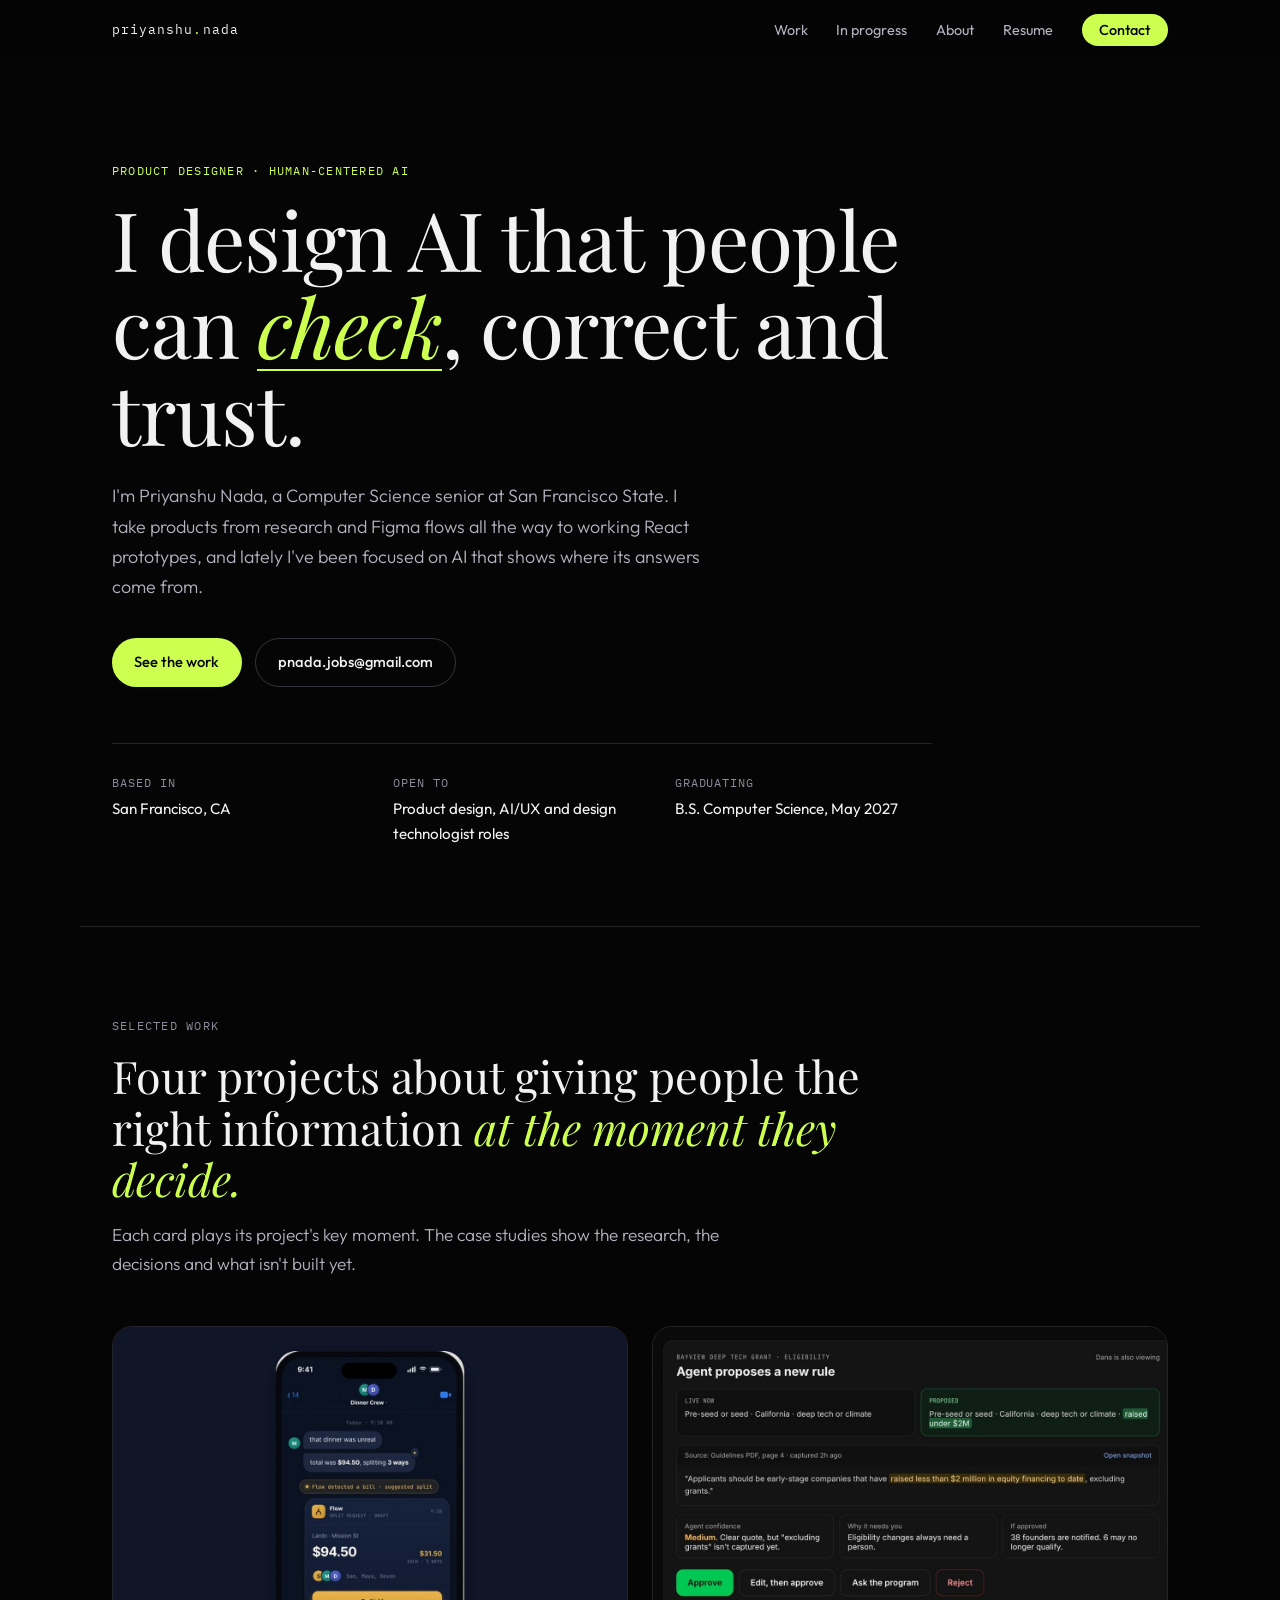
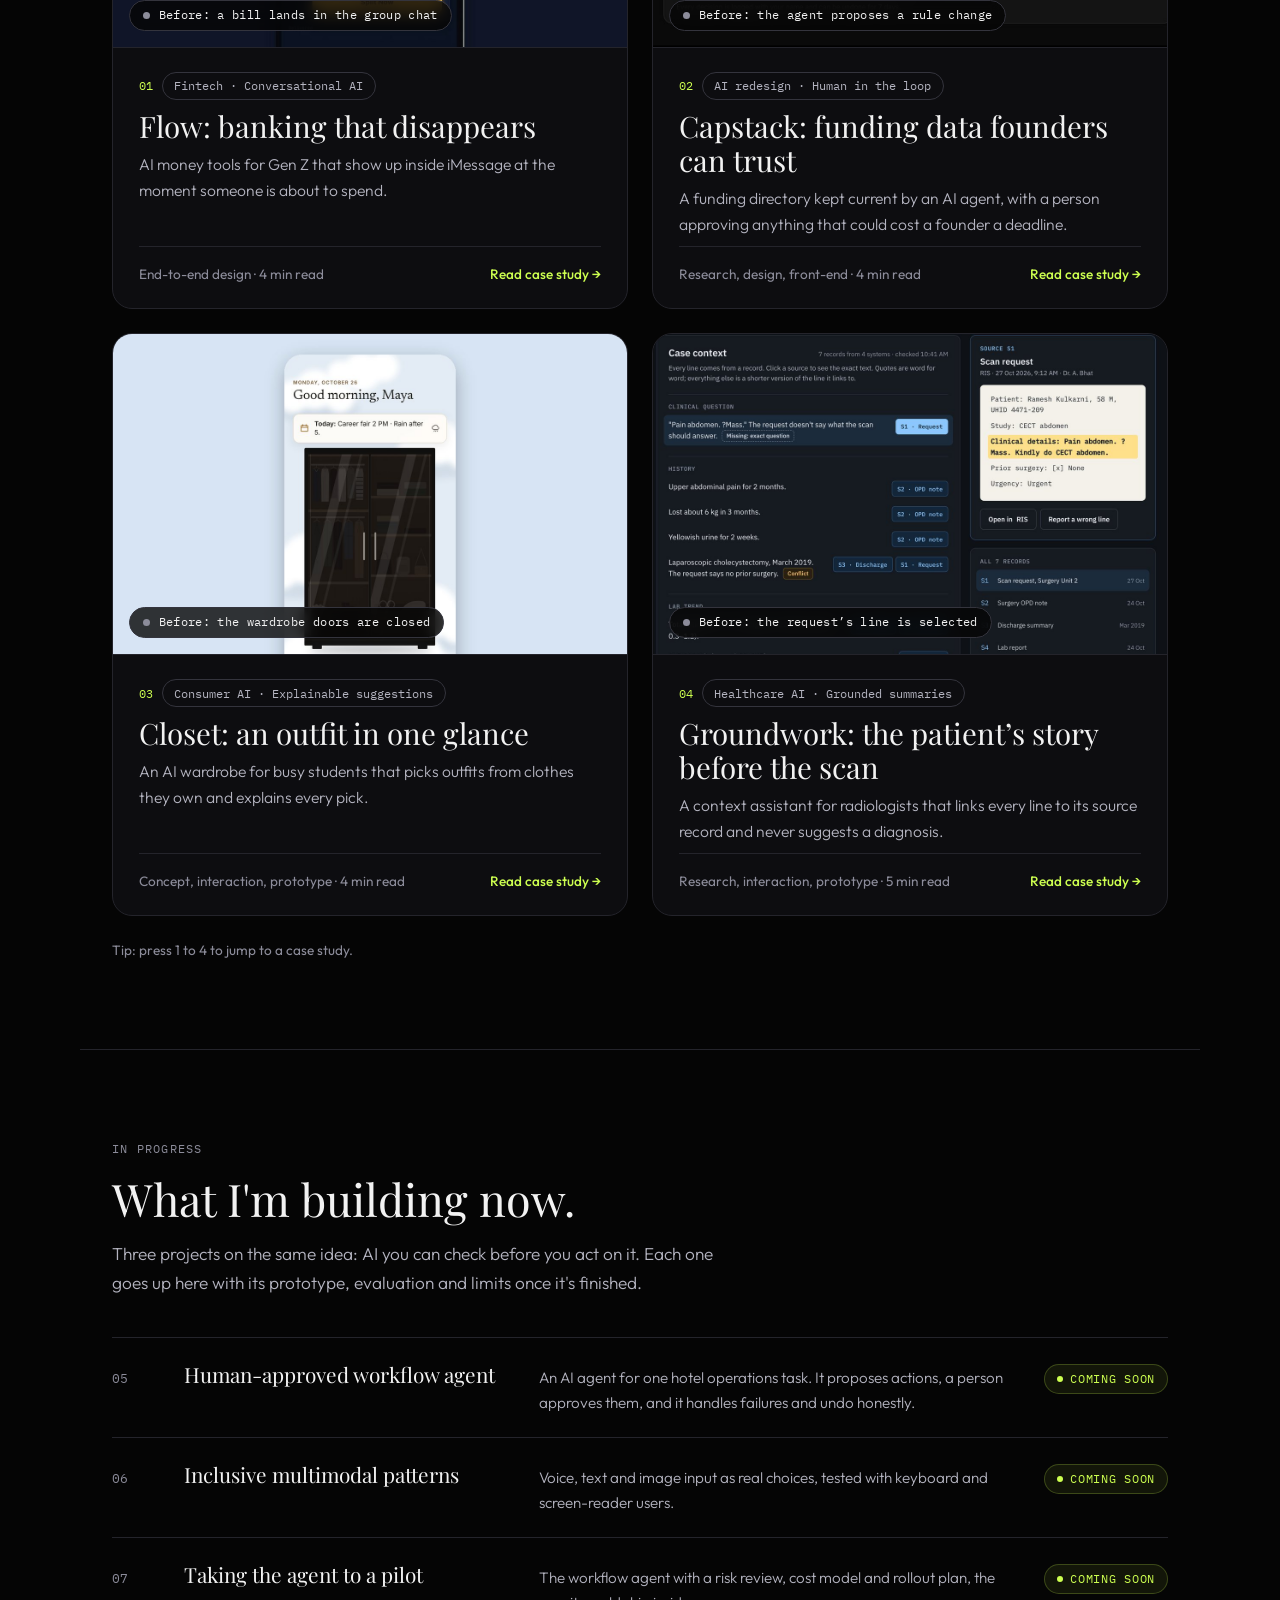
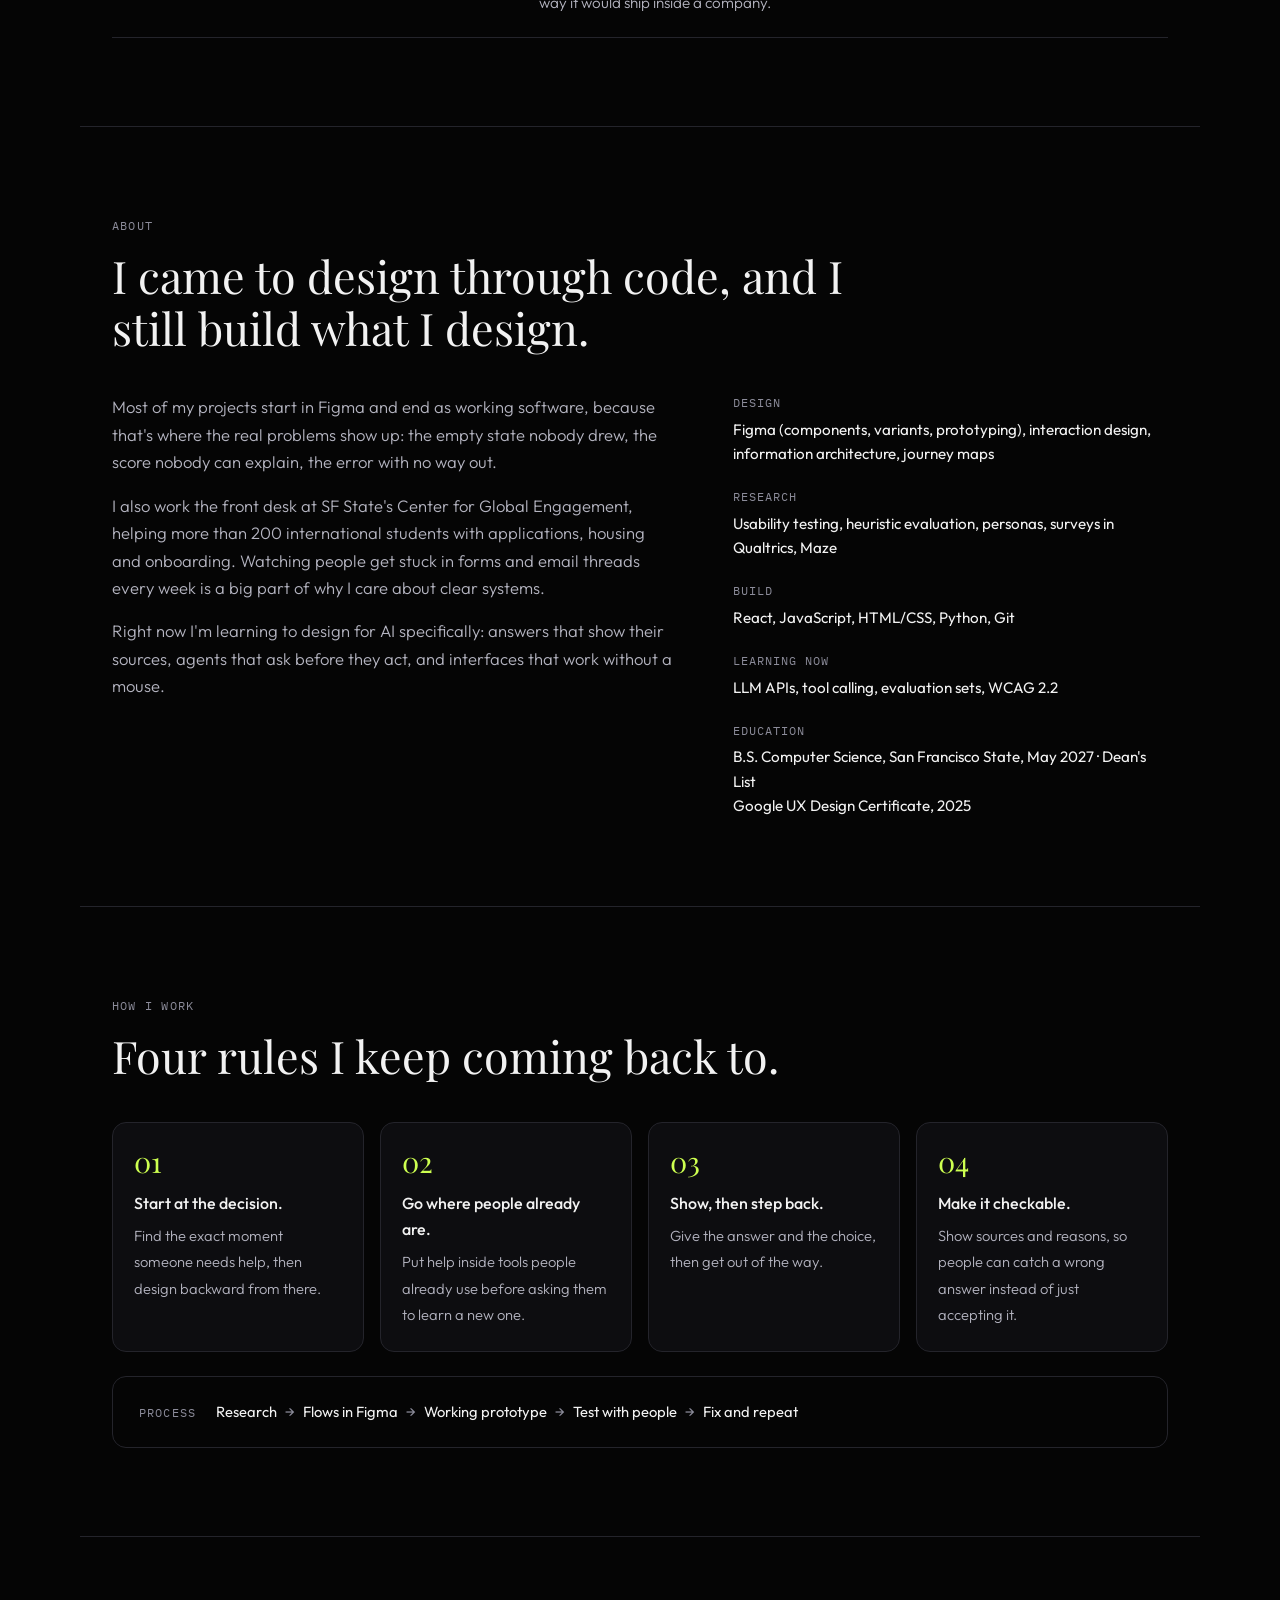
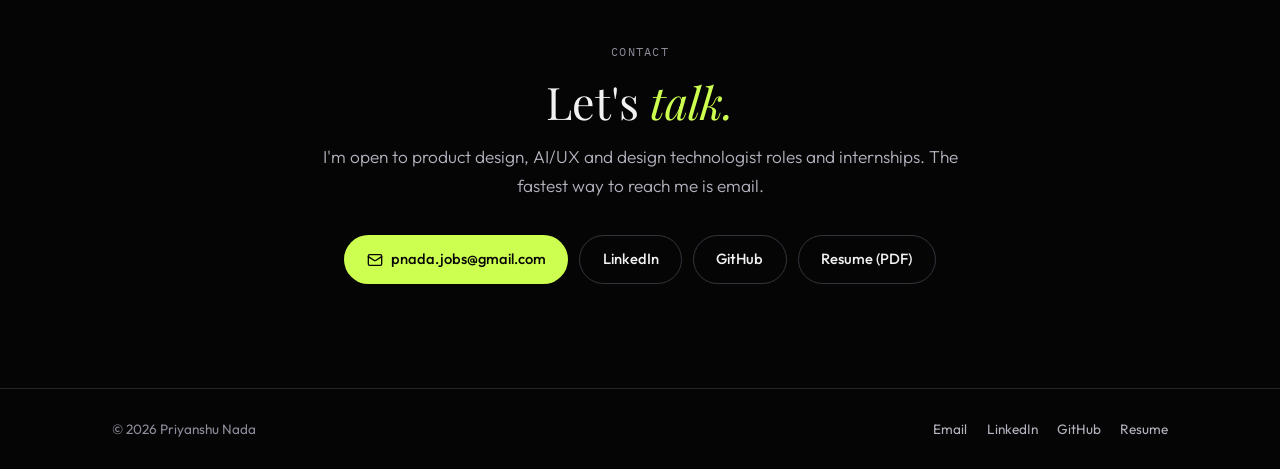
==== commit c0db80e4: "Portfolio v2: project index, case study pages, live previews - Homepage becomes an index: four proje" ====
--- a/index.html
+++ b/index.html
@@ -5,277 +5,19 @@
 <meta name="viewport" content="width=device-width, initial-scale=1.0">
 <title>Priyanshu Nada | Product Designer, Human-Centered AI</title>
 <meta name="description" content="Priyanshu Nada is a product designer and CS senior at San Francisco State. He designs and prototypes AI products people can check, correct and trust.">
+<link rel="canonical" href="https://nadadesign.netlify.app/">
 <meta property="og:title" content="Priyanshu Nada | Product Designer, Human-Centered AI">
 <meta property="og:description" content="I design AI that people can check, correct and trust. Case studies: Flow, Capstack, Closet and Groundwork.">
 <meta property="og:type" content="website">
 <meta property="og:url" content="https://nadadesign.netlify.app/">
-<meta property="og:image" content="https://nadadesign.netlify.app/assets/flow-split-decline.jpg">
+<meta property="og:image" content="https://nadadesign.netlify.app/assets/preview/groundwork-b.jpg">
 <meta name="twitter:card" content="summary_large_image">
 <link rel="preconnect" href="https://fonts.googleapis.com">
 <link rel="preconnect" href="https://fonts.gstatic.com" crossorigin>
 <link href="https://fonts.googleapis.com/css2?family=Playfair+Display:ital,wght@0,400;0,600;1,400&family=Outfit:wght@300;400;500;600&family=IBM+Plex+Mono:wght@400;500&display=swap" rel="stylesheet">
 <script>document.documentElement.classList.add('js')</script>
-<style>
-:root{
-  --bg:#050505;--bg2:#0d0d10;--bg3:#15151a;--border:#24242b;--border2:#34343d;
-  --t1:#f2f2f2;--t2:#b4b4c0;--t3:#8c8c9a;
-  --accent:#cdff50;--accent-dim:rgba(205,255,80,0.22);--accent-faint:rgba(205,255,80,0.07);
-  --serif:'Playfair Display',Georgia,serif;--sans:'Outfit',system-ui,sans-serif;--mono:'IBM Plex Mono',ui-monospace,monospace;
-  --ease:cubic-bezier(0.16,1,0.3,1);
-  --max:1120px;
-}
-*,*::before,*::after{margin:0;padding:0;box-sizing:border-box}
-html{scroll-behavior:smooth;scroll-padding-top:84px;-webkit-font-smoothing:antialiased}
-body{font-family:var(--sans);background:var(--bg);color:var(--t1);line-height:1.65;font-size:1rem;overflow-x:hidden}
-a{color:inherit}
-img{display:block;max-width:100%;height:auto}
-:focus-visible{outline:2px solid var(--accent);outline-offset:3px;border-radius:4px}
-.skip{position:absolute;left:1rem;top:-3rem;background:var(--accent);color:var(--bg);padding:0.6rem 1rem;border-radius:8px;font-weight:600;z-index:200;text-decoration:none}
-.skip:focus{top:1rem}
-.wrap{max-width:var(--max);margin:0 auto;padding:0 2rem}
-
-/* Nav */
-.nav{position:fixed;inset:0 0 auto 0;z-index:100;background:rgba(5,5,5,0.82);backdrop-filter:blur(16px);-webkit-backdrop-filter:blur(16px);border-bottom:1px solid transparent;transition:border-color 0.3s}
-.nav.scrolled{border-bottom-color:var(--border)}
-.nav-in{max-width:var(--max);margin:0 auto;padding:1rem 2rem;display:flex;align-items:center;justify-content:space-between;gap:1rem}
-.logo{font-family:var(--mono);font-size:0.82rem;letter-spacing:0.08em;color:var(--t1);text-decoration:none}
-.logo span{color:var(--accent)}
-.nav-links{display:flex;align-items:center;gap:1.8rem;list-style:none}
-.nav-links a{font-size:0.9rem;color:var(--t2);text-decoration:none;transition:color 0.2s}
-.nav-links a:hover,.nav-links a.active{color:var(--t1)}
-.nav-links .btn-sm{color:var(--bg)}
-.nav-toggle{display:none;background:none;border:1px solid var(--border2);color:var(--t1);border-radius:8px;width:44px;height:44px;cursor:pointer;align-items:center;justify-content:center}
-.nav-toggle svg{width:20px;height:20px}
-
-/* Buttons */
-.btn{display:inline-flex;align-items:center;justify-content:center;gap:0.5rem;min-height:46px;padding:0.7rem 1.4rem;border-radius:100px;font-family:var(--sans);font-size:0.92rem;font-weight:500;text-decoration:none;transition:background 0.2s,border-color 0.2s,color 0.2s}
-.btn svg{width:16px;height:16px;flex-shrink:0}
-.btn-a{background:var(--accent);color:var(--bg)}
-.btn-a:hover{background:#dbff7a}
-.btn-o{border:1px solid var(--border2);color:var(--t1)}
-.btn-o:hover{border-color:var(--t3);background:var(--bg2)}
-.btn-sm{min-height:38px;padding:0.45rem 1.1rem;font-size:0.85rem;background:var(--accent);border-radius:100px;font-weight:500}
-.btn-sm:hover{background:#dbff7a}
-
-/* Type */
-.label{font-family:var(--mono);font-size:0.78rem;letter-spacing:0.1em;text-transform:uppercase;color:var(--t3);margin-bottom:0.9rem}
-.h2{font-family:var(--serif);font-weight:400;font-size:clamp(1.9rem,3.6vw,2.8rem);line-height:1.15;max-width:760px}
-.h2 em,.h1 em{font-style:italic;color:var(--accent)}
-.lead{font-size:1.08rem;color:var(--t2);font-weight:300;max-width:640px;margin-top:1rem}
-
-/* Hero */
-.hero{padding:10rem 0 5rem}
-.hero .label{color:var(--accent)}
-.h1{font-family:var(--serif);font-weight:400;font-size:clamp(2.6rem,6.4vw,5.2rem);line-height:1.06;letter-spacing:-0.015em;max-width:900px}
-.hero-sub{font-size:1.12rem;color:var(--t2);font-weight:300;max-width:600px;margin-top:1.6rem;line-height:1.7}
-.hero-cta{display:flex;gap:0.8rem;flex-wrap:wrap;margin-top:2.2rem}
-.facts{display:grid;grid-template-columns:repeat(3,minmax(0,1fr));gap:1.5rem;margin-top:3.5rem;padding-top:1.8rem;border-top:1px solid var(--border);max-width:820px}
-.facts dt{font-family:var(--mono);font-size:0.75rem;letter-spacing:0.08em;text-transform:uppercase;color:var(--t3);margin-bottom:0.25rem}
-.facts dd{font-size:0.95rem;color:var(--t1)}
-.facts a{color:var(--accent);text-underline-offset:3px}
-
-section{padding:5.5rem 0}
-.rule{max-width:var(--max);margin:0 auto;height:1px;background:var(--border)}
-
-/* Case studies */
-.case{margin-top:3.5rem;border:1px solid var(--border);border-radius:20px;background:var(--bg2);overflow:hidden}
-.case+.case{margin-top:2.5rem}
-.case-head{padding:2.4rem 2.6rem 0}
-.case-kicker{display:flex;flex-wrap:wrap;align-items:center;gap:0.6rem;font-family:var(--mono);font-size:0.78rem;color:var(--t3)}
-.case-num{color:var(--accent)}
-.pill{border:1px solid var(--border2);border-radius:100px;padding:0.2rem 0.7rem;font-size:0.75rem;color:var(--t2)}
-.case-title{font-family:var(--serif);font-weight:400;font-size:clamp(2rem,3.4vw,2.8rem);line-height:1.1;margin-top:1rem}
-.case-lede{font-size:1.1rem;color:var(--t2);font-weight:300;max-width:680px;margin-top:0.6rem}
-.case-meta{display:grid;grid-template-columns:repeat(4,minmax(0,1fr));gap:1.2rem 1.5rem;margin-top:1.8rem;padding:1.3rem 0;border-top:1px solid var(--border);border-bottom:1px solid var(--border)}
-.case-meta dt{font-family:var(--mono);font-size:0.75rem;letter-spacing:0.08em;text-transform:uppercase;color:var(--t3);margin-bottom:0.2rem}
-.case-meta dd{font-size:0.88rem;color:var(--t1);line-height:1.5}
-.shot{margin:2rem 2.6rem 0;border-radius:12px;overflow:hidden;border:1px solid var(--border)}
-.shot img{width:100%}
-.shot figcaption{font-size:0.85rem;color:var(--t3);padding:0.8rem 1rem;background:var(--bg3);border-top:1px solid var(--border)}
-.case-body{padding:2.2rem 2.6rem 2.4rem}
-.cols{display:grid;grid-template-columns:repeat(2,minmax(0,1fr));gap:2.5rem}
-.h4{font-family:var(--mono);font-size:0.78rem;letter-spacing:0.08em;text-transform:uppercase;color:var(--accent);margin-bottom:0.7rem;font-weight:500}
-.prose{font-size:0.98rem;color:var(--t2);font-weight:300}
-.prose p+p{margin-top:0.8rem}
-.prose strong{color:var(--t1);font-weight:500}
-.ticks{list-style:none;display:flex;flex-direction:column;gap:0.6rem}
-.ticks li{position:relative;padding-left:1.2rem;font-size:0.96rem;color:var(--t2);font-weight:300}
-.ticks li::before{content:'';position:absolute;left:0;top:0.62em;width:6px;height:6px;border-radius:50%;background:var(--accent)}
-.ticks strong{color:var(--t1);font-weight:500}
-.decisions{margin-top:2.5rem}
-.dlist{list-style:none;display:grid;grid-template-columns:repeat(2,minmax(0,1fr));gap:1rem;counter-reset:d}
-.dlist li{counter-increment:d;border:1px solid var(--border);border-radius:12px;padding:1.2rem 1.3rem;background:var(--bg)}
-.dlist li::before{content:'0' counter(d);display:block;font-family:var(--mono);font-size:0.75rem;color:var(--accent);margin-bottom:0.4rem}
-.dlist b{display:block;font-weight:500;font-size:1rem;color:var(--t1);margin-bottom:0.3rem}
-.dlist span{font-size:0.92rem;color:var(--t2);font-weight:300;line-height:1.6}
-.limits{margin-top:2.2rem;border-left:2px solid var(--border2);padding:0.2rem 0 0.2rem 1.2rem}
-.limits p{font-size:0.95rem;color:var(--t2);font-weight:300}
-.limits strong{color:var(--t1);font-weight:500}
-.links{display:flex;flex-wrap:wrap;gap:0.6rem;margin-top:2rem}
-.strip{overflow-x:auto;background:#e9e8e3;scrollbar-color:var(--border2) var(--bg3)}
-.strip img{width:auto;max-width:none;height:440px}
-.feature{display:grid;grid-template-columns:minmax(0,0.9fr) minmax(0,1.1fr);gap:2.5rem;align-items:center;margin-top:2.5rem;padding-top:2.5rem;border-top:1px solid var(--border)}
-.feature-img{border-radius:12px;overflow:hidden;border:1px solid var(--border)}
-
-/* In progress */
-.next-list{list-style:none;margin-top:2.5rem;border-top:1px solid var(--border)}
-.next-list li{display:grid;grid-template-columns:3rem minmax(0,1.1fr) minmax(0,1.6fr) auto;gap:1.5rem;align-items:baseline;padding:1.4rem 0;border-bottom:1px solid var(--border)}
-.n-num{font-family:var(--mono);font-size:0.8rem;color:var(--t3)}
-.n-name{font-family:var(--serif);font-size:1.3rem;line-height:1.25}
-.n-desc{font-size:0.95rem;color:var(--t2);font-weight:300}
-.n-tag{font-family:var(--mono);font-size:0.75rem;letter-spacing:0.06em;text-transform:uppercase;color:var(--accent);border:1px solid var(--accent-dim);background:var(--accent-faint);border-radius:100px;padding:0.25rem 0.75rem;white-space:nowrap}
-
-/* About */
-.about-grid{display:grid;grid-template-columns:minmax(0,1.3fr) minmax(0,1fr);gap:3.5rem;margin-top:2.5rem}
-.about-text p{font-size:1.04rem;color:var(--t2);font-weight:300}
-.about-text p+p{margin-top:1rem}
-.kit{display:flex;flex-direction:column;gap:1.3rem}
-.kit dt{font-family:var(--mono);font-size:0.75rem;letter-spacing:0.08em;text-transform:uppercase;color:var(--t3);margin-bottom:0.3rem}
-.kit dd{font-size:0.95rem;color:var(--t1);line-height:1.6}
-
-/* Approach */
-.principles{display:grid;grid-template-columns:repeat(4,minmax(0,1fr));gap:1rem;margin-top:2.5rem;list-style:none;counter-reset:p}
-.principles li{counter-increment:p;border:1px solid var(--border);border-radius:14px;background:var(--bg2);padding:1.5rem 1.3rem}
-.principles li::before{content:'0' counter(p);display:block;font-family:var(--serif);font-size:1.8rem;color:var(--accent);line-height:1;margin-bottom:0.9rem}
-.principles b{display:block;font-weight:500;font-size:1rem;margin-bottom:0.35rem}
-.principles span{font-size:0.92rem;color:var(--t2);font-weight:300;line-height:1.6}
-.process{margin-top:1.5rem;border:1px solid var(--border);border-radius:14px;padding:1.4rem 1.6rem;display:flex;flex-wrap:wrap;align-items:center;gap:0.5rem 1.2rem}
-.process .label{margin:0}
-.steps{list-style:none;display:flex;flex-wrap:wrap;gap:0.4rem 0.5rem;align-items:center}
-.steps li{font-size:0.92rem;color:var(--t1)}
-.steps li+li::before{content:'→';color:var(--t3);margin-right:0.5rem}
-
-/* Contact */
-.contact{text-align:center;padding:6.5rem 0}
-.contact .h2{margin:0 auto}
-.contact .lead{margin:1rem auto 0}
-.contact-btns{display:flex;justify-content:center;flex-wrap:wrap;gap:0.7rem;margin-top:2.2rem}
-
-footer{border-top:1px solid var(--border)}
-.foot{max-width:var(--max);margin:0 auto;padding:1.8rem 2rem;display:flex;justify-content:space-between;align-items:center;gap:1rem;flex-wrap:wrap;font-size:0.85rem;color:var(--t3)}
-.foot nav{display:flex;gap:1.2rem;flex-wrap:wrap}
-.foot a{color:var(--t2);text-decoration:none}
-.foot a:hover{color:var(--accent)}
-
-/* Flow platform diagram */
-.platform{margin-top:2.5rem;padding-top:2.5rem;border-top:1px solid var(--border)}
-.plat-row{list-style:none;display:grid;grid-template-columns:repeat(3,minmax(0,1fr));gap:0.8rem}
-.plat-row.steps4{grid-template-columns:repeat(4,minmax(0,1fr))}
-.plat-card{border:1px solid var(--border2);border-radius:12px;background:var(--bg);padding:1.1rem 1.2rem;display:flex;flex-direction:column;gap:0.35rem}
-.plat-card b{font-family:var(--serif);font-weight:400;font-size:1.3rem}
-.plat-card span:last-child{font-size:0.9rem;color:var(--t2);font-weight:300;line-height:1.55}
-.plat-kind{font-family:var(--mono);font-size:0.75rem;letter-spacing:0.06em;text-transform:uppercase;color:var(--accent)}
-.plat-base{position:relative;margin-top:1.6rem;border:1px dashed var(--border2);border-radius:12px;padding:0.9rem 1.2rem;display:flex;flex-wrap:wrap;gap:0.5rem 1.2rem;align-items:center;font-size:0.9rem;color:var(--t2)}
-.plat-base::before{content:'';position:absolute;left:16.6%;right:16.6%;top:-1.6rem;height:1.6rem;border-left:1px solid var(--border2);border-right:1px solid var(--border2);background:linear-gradient(var(--border2),var(--border2)) center/1px 100% no-repeat}
-.plat-base .plat-kind{color:var(--t3)}
-.handoffs{list-style:none;display:flex;flex-direction:column;gap:0.6rem}
-.handoffs li{display:grid;grid-template-columns:12.5rem minmax(0,1fr);gap:1rem;align-items:baseline;padding:0.9rem 1.1rem;border:1px solid var(--border);border-radius:12px;background:var(--bg)}
-.hf-route{display:inline-flex;align-items:center;gap:0.5rem;font-family:var(--mono);font-size:0.8rem;color:var(--t1)}
-.hf-route i{font-style:normal;color:var(--accent);display:inline-block}
-.hf-text{font-size:0.94rem;color:var(--t2);font-weight:300}
-
-/* Product tabs */
-.tour{margin-top:2.5rem;padding-top:2.5rem;border-top:1px solid var(--border)}
-.tabs{display:inline-flex;gap:0.3rem;padding:0.3rem;border:1px solid var(--border2);border-radius:100px;margin-bottom:1.6rem;position:relative}
-.tab{min-height:44px;padding:0 1.3rem;border:0;border-radius:100px;background:transparent;color:var(--t2);font-family:var(--sans);font-size:0.95rem;cursor:pointer;transition:background 0.3s var(--ease),color 0.3s}
-.tab:hover{color:var(--t1)}
-.tab[aria-selected="true"]{background:var(--accent);color:var(--bg);font-weight:500}
-.panel{display:grid;grid-template-columns:minmax(0,0.95fr) minmax(0,1.05fr);gap:2.5rem;align-items:center}
-.js .panel[hidden]{display:none}
-.panel.wide{grid-template-columns:1fr;gap:1.6rem}
-.panel.wide .prose{display:grid;grid-template-columns:repeat(3,minmax(0,1fr));gap:1.6rem}
-.panel.wide .prose p+p{margin-top:0}
-.panel.wide .panel-title{grid-column:1 / -1;margin-bottom:-0.6rem}
-.panel-title{font-family:var(--serif);font-size:1.5rem;color:var(--t1);font-weight:400;line-height:1.25}
-.panel + .panel{margin-top:2.5rem}
-.js .panel + .panel{margin-top:0}
-
-/* Scroll progress */
-.progress{position:fixed;left:0;top:0;height:2px;width:100%;background:var(--accent);transform-origin:0 50%;transform:scaleX(0);z-index:150;pointer-events:none}
-
-/* Reveal (only when JS runs) */
-.js .reveal{opacity:0;transform:translateY(24px);transition:opacity 0.8s var(--ease),transform 0.8s var(--ease)}
-.js .reveal.vis{opacity:1;transform:none}
-
-/* Motion: only when the visitor hasn't asked for less */
-@media (prefers-reduced-motion:no-preference){
-  .hero .label,.hero .h1,.hero-sub,.hero-cta,.facts{animation:rise 0.9s var(--ease) both}
-  .hero .h1{animation-delay:0.08s}.hero-sub{animation-delay:0.18s}.hero-cta{animation-delay:0.28s}.facts{animation-delay:0.4s}
-  .h1 em{background:linear-gradient(var(--accent),var(--accent)) 0 92%/0 2px no-repeat;animation:underline 0.9s var(--ease) 0.9s forwards}
-  @keyframes rise{from{opacity:0;transform:translateY(22px)}to{opacity:1;transform:none}}
-  @keyframes underline{to{background-size:100% 2px}}
-
-  .js .dlist li,.js .principles li,.js .plat-card,.js .handoffs li,.js .next-list li,.js .ticks li{opacity:0;transform:translateY(14px);transition:opacity 0.6s var(--ease),transform 0.6s var(--ease),border-color 0.3s,background 0.3s}
-  .js .dlist.vis li,.js .principles.vis li,.js .plat-row.vis .plat-card,.js .handoffs.vis li,.js .ticks.vis li,.js .next-list.vis li{opacity:1;transform:none}
-  .js :is(.dlist,.principles,.plat-row,.handoffs,.next-list,.ticks) > :nth-child(2){transition-delay:0.08s}
-  .js :is(.dlist,.principles,.plat-row,.handoffs,.next-list,.ticks) > :nth-child(3){transition-delay:0.16s}
-  .js :is(.dlist,.principles,.plat-row,.handoffs,.next-list,.ticks) > :nth-child(4){transition-delay:0.24s}
-
-  .dlist li:hover,.principles li:hover,.plat-card:hover{border-color:var(--accent-dim);transform:translateY(-3px)!important;transition-delay:0s!important}
-  .handoffs li:hover .hf-route i{animation:nudge 0.6s var(--ease)}
-  @keyframes nudge{50%{transform:translateX(4px)}}
-  .feature-img img,.shot > img{transition:transform 0.8s var(--ease)}
-  .feature-img:hover img,.shot:hover > img{transform:scale(1.025)}
-  .btn .arr{display:inline-block;transition:transform 0.3s var(--ease)}
-  .btn:hover .arr{transform:translateX(4px)}
-  .nav-links a:not(.btn-sm){background:linear-gradient(var(--accent),var(--accent)) 0 100%/0 1px no-repeat;transition:color 0.2s,background-size 0.35s var(--ease)}
-  .nav-links a:not(.btn-sm):hover,.nav-links a.active{background-size:100% 1px}
-  .panel.enter{animation:panelIn 0.55s var(--ease) both}
-  @keyframes panelIn{from{opacity:0;transform:translateY(10px)}to{opacity:1;transform:none}}
-  .n-tag::before{content:'';display:inline-block;width:6px;height:6px;border-radius:50%;background:var(--accent);margin-right:0.45rem;vertical-align:1px;animation:blink 2.4s ease-in-out infinite}
-  @keyframes blink{50%{opacity:0.25}}
-}
-@media (prefers-reduced-motion:reduce){
-  html{scroll-behavior:auto}
-  .js .reveal{opacity:1;transform:none;transition:none}
-  .progress{display:none}
-}
-
-/* Responsive */
-@media (max-width:960px){
-  .plat-row.steps4{grid-template-columns:repeat(2,minmax(0,1fr))}
-  .case-meta{grid-template-columns:repeat(2,minmax(0,1fr))}
-  .principles{grid-template-columns:repeat(2,minmax(0,1fr))}
-  .next-list li{grid-template-columns:2.5rem minmax(0,1fr) auto;gap:0.4rem 1rem}
-  .n-desc{grid-column:2 / -1}
-}
-@media (max-width:820px){
-  .wrap,.nav-in,.foot{padding-left:1.25rem;padding-right:1.25rem}
-  .nav-toggle{display:inline-flex}
-  .nav-links{display:none;position:absolute;top:100%;left:0;right:0;flex-direction:column;align-items:stretch;gap:0;background:var(--bg);border-bottom:1px solid var(--border);padding:0.5rem 1.25rem 1.2rem}
-  .nav-links.open{display:flex}
-  .nav-links li a{display:block;padding:0.8rem 0;font-size:1rem}
-  .nav-links .btn-sm{text-align:center;margin-top:0.5rem;padding:0.8rem}
-  .hero{padding:7.5rem 0 3.5rem}
-  .facts{grid-template-columns:1fr;gap:1rem}
-  section{padding:4rem 0}
-  .case-head{padding:1.6rem 1.3rem 0}
-  .shot{margin:1.5rem 1.3rem 0}
-  .case-body{padding:1.6rem 1.3rem 1.8rem}
-  .cols,.dlist,.about-grid,.feature,.panel,.plat-row{grid-template-columns:1fr}
-  .plat-base::before{display:none}
-  .plat-row.steps4{grid-template-columns:1fr}
-  .handoffs li{grid-template-columns:1fr;gap:0.4rem}
-  .panel.wide .prose{grid-template-columns:1fr;gap:0.8rem}
-  .panel{gap:1.4rem}
-  .tabs{display:flex;width:100%}
-  .tab{flex:1;padding:0 0.6rem}
-  .feature{gap:1.5rem}
-  .strip img{height:340px}
-  .cols{gap:1.8rem}
-  .about-grid{gap:2.2rem}
-  .principles{grid-template-columns:1fr}
-  .links .btn{flex:1 1 auto}
-}
-@media (max-width:480px){
-  .case-meta{grid-template-columns:1fr}
-  .next-list li{grid-template-columns:minmax(0,1fr)}
-  .n-num{display:none}
-  .n-desc{grid-column:auto}
-  .n-tag{justify-self:start}
-  .hero-cta .btn,.contact-btns .btn{flex:1 1 100%}
-}
-</style>
+<link rel="stylesheet" href="./assets/site.css">
+<script type="speculationrules">{"prefetch":[{"source":"document","where":{"href_matches":"/work/*"},"eagerness":"moderate"}]}</script>
 </head>
 <body>
 <a class="skip" href="#main">Skip to content</a>
@@ -324,500 +66,63 @@
     <div class="reveal">
       <p class="label">Selected work</p>
       <h2 class="h2">Four projects about giving people the right information <em>at the moment they decide.</em></h2>
-    </div>
-
-    <!-- Flow -->
-    <article class="case reveal" aria-labelledby="flow-title">
-      <div class="case-head">
-        <div class="case-kicker"><span class="case-num">01</span><span class="pill">Concept project</span><span class="pill">Fintech</span><span class="pill">Conversational AI</span></div>
-        <h3 class="case-title" id="flow-title">Flow: banking that disappears</h3>
-        <p class="case-lede">AI money tools for Gen Z that show up inside iMessage, Instagram and Uber at the moment someone is about to spend, instead of asking them to open a separate banking app.</p>
-        <dl class="case-meta">
-          <div><dt>My role</dt><dd>End to end: research, platform architecture, interaction design</dd></div>
-          <div><dt>Deliverables</dt><dd>21-screen clickable prototype across all three products, architecture docs, React case-study site</dd></div>
-          <div><dt>Surfaces</dt><dd>iMessage, lock screen, widgets</dd></div>
-          <div><dt>Status</dt><dd>Concept, not built for production</dd></div>
-        </dl>
-      </div>
-
-      <figure class="shot">
-        <div class="strip" tabindex="0" role="region" aria-label="Flow Split screens, scroll sideways to see all nine">
-          <img src="./assets/flow-split-flow.jpg" width="3212" height="760" alt="Nine iPhone screens of the Flow Split flow, left to right: an iMessage group chat where Flow detects a $94.50 dinner bill and suggests a split; split details with Equal, Custom and Itemized options; Apple Pay confirming a $31.50 share; processing; split sent with $63.00 outstanding; live status at 2 of 3 paid with a nudge for the friend who hasn't opened it; a decline path with options to cover the share, nudge again or cancel; split settled; and a sheet of status chips and components.">
-        </div>
-        <figcaption>Flow Split, end to end: from "total was $94.50, splitting 3 ways" in a group chat to a settled split. Scroll sideways to see every screen.</figcaption>
-      </figure>
-
-      <div class="case-body">
-        <div class="cols">
-          <div>
-            <h4 class="h4">The problem</h4>
-            <div class="prose">
-              <p>Friends already sort out shared costs in group chats. Then they leave the chat to pay in one app, check their balance in another, and save toward trips in a spreadsheet.</p>
-              <p>Banking apps show up after the money is spent. The decision itself happens somewhere else, and every switch is a chance to drop the task, forget who owes what, or overspend without noticing.</p>
-            </div>
-          </div>
-          <div>
-            <h4 class="h4">My approach</h4>
-            <div class="prose">
-              <p>Instead of one more app, I designed three small tools that each appear at a specific moment: right after a shared bill, right before a purchase, and while a group plans a trip.</p>
-              <p>They sit on one shared layer, so each can pass the user to the next one at the right time. Every tool shows its suggestion, offers a choice, and gets out of the way.</p>
-            </div>
-          </div>
-        </div>
-
-        <!-- Platform diagram -->
-        <div class="platform">
-          <h4 class="h4">Three products, one shared layer</h4>
-          <ul class="plat-row">
-            <li class="plat-card">
-              <span class="plat-kind">Reactive · iMessage</span>
-              <b>Flow Split</b>
-              <span>Turns "dinner was $94.50, split 3 ways" into a payment request without leaving the chat.</span>
-            </li>
-            <li class="plat-card">
-              <span class="plat-kind">Proactive · lock screen</span>
-              <b>Flow Safe</b>
-              <span>Forecasts what's safe to spend over the next 7, 14 and 30 days and nudges before a purchase.</span>
-            </li>
-            <li class="plat-card">
-              <span class="plat-kind">Social · group chat</span>
-              <b>Flow Together</b>
-              <span>Group savings pots with scheduled contributions, milestones and opt-in accountability.</span>
-            </li>
-          </ul>
-          <div class="plat-base"><span class="plat-kind">Shared layer</span><span>Profiles</span><span>Bank and card APIs</span><span>Prediction</span><span>Notifications</span><span>Security</span></div>
-
-          <h4 class="h4" style="margin-top:2rem">Handoffs between products</h4>
-          <ol class="handoffs">
-            <li><span class="hf-route"><span>Safe</span><i aria-hidden="true">→</i><span>Split</span></span><span class="hf-text">Safe warns that dinner will put you over budget. You go anyway, so Split offers: "Split this $85 to stay on track?"</span></li>
-            <li><span class="hf-route"><span>Together</span><i aria-hidden="true">→</i><span>Split</span></span><span class="hf-text">The trip pot hits $2,000 but the booking is $2,340. Split offers to divide the $340 gap four ways.</span></li>
-            <li><span class="hf-route"><span>Split</span><i aria-hidden="true">→</i><span>Safe</span></span><span class="hf-text">You and Sarah split costs eight times a month, so Flow suggests a shared expense pot instead.</span></li>
-          </ol>
-        </div>
-
-        <!-- Product tabs -->
-        <div class="tour">
-          <h4 class="h4">Inside each product</h4>
-          <div class="tabs" role="tablist" aria-label="Flow products">
-            <button class="tab" role="tab" id="tab-split" aria-controls="panel-split" aria-selected="true">Split</button>
-            <button class="tab" role="tab" id="tab-safe" aria-controls="panel-safe" aria-selected="false" tabindex="-1">Safe</button>
-            <button class="tab" role="tab" id="tab-together" aria-controls="panel-together" aria-selected="false" tabindex="-1">Together</button>
-          </div>
-
-          <div class="panel" role="tabpanel" id="panel-split" aria-labelledby="tab-split">
-            <figure class="feature-img">
-              <img src="./assets/flow-split-decline.jpg" width="925" height="967" loading="lazy" alt="Two Split Status screens side by side. Left: 2 of 3 paid, Devon's request not yet opened, with a prompt to send a gentle nudge. Right: Devon declined; a red banner says $31.50 is unsettled and no funds moved, with options to cover Devon's share, nudge again or cancel the split.">
-            </figure>
-            <div class="prose">
-              <p class="panel-title">Designing for "no"</p>
-              <p>Most payment flows are drawn for the happy path. I spent as much time on what happens when a friend doesn't pay.</p>
-              <p><strong>If someone hasn't opened the request,</strong> Flow doesn't nag them on its own. It asks the organizer whether to send a gentle nudge, because that's a social call, not a system one.</p>
-              <p><strong>If someone declines,</strong> the screen says plainly that no money moved and offers three ways out: cover their share, nudge again or cancel. Nothing is left half finished.</p>
-            </div>
-          </div>
-
-          <div class="panel wide" role="tabpanel" id="panel-safe" aria-labelledby="tab-safe">
-            <figure class="feature-img">
-              <img src="./assets/flow-safe-screens.jpg" width="1600" height="1130" loading="lazy" alt="Three Flow Safe screens. A lock-screen notification: Coffee puts you $12 over today's safe spend, with Skip it, I'm aware and Why am I seeing this. The Safe to spend screen: $27 today, a 7-day balance forecast that dips on rent day, and upcoming rent, bills and paycheck. The Why $27 today sheet: balance $1,482 minus rent, bills and a savings goal leaves $192 for 7 days, with confidence levels and buttons to correct a bill, paycheck date or account.">
-            </figure>
-            <div class="prose">
-              <p class="panel-title">A heads-up that shows its math</p>
-              <p>Safe forecasts what's safe to spend from recurring bills, income timing and a savings goal, and speaks up only at a decision point, where the person already is: the lock screen, an iMessage thread or a widget.</p>
-              <p><strong>Every number explains itself.</strong> "Why $27 today" walks through the math, says how sure Flow is about each part, and lets people fix a wrong bill or paycheck date on the spot.</p>
-              <p><strong>Every nudge can be waved off,</strong> tuned or paused. When Flow learns from skipped nudges, it says what it changed and offers an undo.</p>
-            </div>
-          </div>
-
-          <div class="panel wide" role="tabpanel" id="panel-together" aria-labelledby="tab-together">
-            <figure class="feature-img">
-              <img src="./assets/flow-together-screens.jpg" width="1600" height="1130" loading="lazy" alt="Three Flow Together screens. Creating a pot: Cabo Spring Break, $2,000 by March 14, four members from the chat, $50 auto-added each Monday, and a switch to show what I've paid that is off by default. The group chat at 90 percent with a celebration for everyone and a private card only you see saying you're $40 behind, with ways to catch up. Releasing the pot: $2,000 to Sarah for the house, with Sarah and Marcus approved, your turn, and Alex not yet, since 3 of 4 must approve.">
-            </figure>
-            <div class="prose">
-              <p class="panel-title">Saving as a group, without calling anyone out</p>
-              <p>Flow notices a group goal in the chat and offers a pot. Friends choose to join, then contribute on a schedule or with round-ups.</p>
-              <p><strong>Celebrate in public, nudge in private.</strong> The group sees progress and milestones. Each person's amount stays private unless they share it, and "you're $40 behind" goes only to the person it's about.</p>
-              <p><strong>Money moves only when the group agrees.</strong> Spending the pot needs 3 of 4 approvals, anyone can cancel, and requests expire in 48 hours.</p>
-            </div>
-          </div>
-        </div>
-
-        <div class="decisions">
-          <h4 class="h4">Key decisions</h4>
-          <ol class="dlist">
-            <li><b>Build into the chat, not a new app.</b><span>The conversation is where the decision happens. The cost: Flow is limited by what each platform lets a third party show, so every card had to work in a small space.</span></li>
-            <li><b>Explain the number, then let people fix it.</b><span>A forecast people can't question is one they stop trusting. Safe shows its math and confidence, and corrections update it right away.</span></li>
-            <li><b>Celebrate progress, don't shame.</b><span>Together marks milestones and keeps each person's contribution opt-in, instead of calling out whoever is behind.</span></li>
-            <li><b>Show money status in words, not just color.</b><span>Paid, pending, waiting, declined and failed each get a label and an icon, so status still reads for colorblind users and screen readers.</span></li>
-          </ol>
-        </div>
-
-        <div class="limits">
-          <p><strong>What exists and what doesn't.</strong> A 21-screen clickable prototype covering Split, Safe and Together, three earlier Figma prototypes, architecture docs and a case-study site. The message parsing and spending forecast are designed, not built, and I haven't tested the concept with users yet. If I took it further, I'd start by watching five friend groups settle a real shared bill.</p>
-        </div>
-        <div class="links">
-          <a class="btn btn-a" href="https://claude.ai/artifact/C9VE2Q7G5Q7guTYBD5x3Nr" target="_blank" rel="noopener" aria-label="Prototype: Split, row 1 of the Flow prototype">Prototype: Split <span class="arr" aria-hidden="true">→</span></a>
-          <a class="btn btn-a" href="https://claude.ai/artifact/C9VE2Q7G5Q7guTYBD5x3Nr" target="_blank" rel="noopener" aria-label="Prototype: Safe, row 2 of the Flow prototype">Prototype: Safe <span class="arr" aria-hidden="true">→</span></a>
-          <a class="btn btn-a" href="https://claude.ai/artifact/C9VE2Q7G5Q7guTYBD5x3Nr" target="_blank" rel="noopener" aria-label="Prototype: Together, row 3 of the Flow prototype">Prototype: Together <span class="arr" aria-hidden="true">→</span></a>
-          <a class="btn btn-o" href="https://flowbanking.netlify.app/" target="_blank" rel="noopener">Full case study</a>
-          <a class="btn btn-o" href="https://github.com/Priyanshunada04/Flow" target="_blank" rel="noopener">Code</a>
-        </div>
-      </div>
-    </article>
-
-    <!-- Capstack -->
-    <article class="case reveal" aria-labelledby="cap-title">
-      <div class="case-head">
-        <div class="case-kicker"><span class="case-num">02</span><span class="pill">AI redesign</span><span class="pill">Human in the loop</span><span class="pill">Startup funding</span></div>
-        <h3 class="case-title" id="cap-title">Capstack: funding data founders can trust</h3>
-        <p class="case-lede">A funding directory kept current by an AI agent, with people in the loop for anything that could cost a founder a deadline.</p>
-        <dl class="case-meta">
-          <div><dt>My role</dt><dd>UX research, product design and front-end</dd></div>
-          <div><dt>Methods</dt><dd>Secondary research, personas, journey map, heuristic evaluation</dd></div>
-          <div><dt>Designed</dt><dd>AI-maintained listings, curator review, trust rules, weekly digest</dd></div>
-          <div><dt>Status</dt><dd>6-screen clickable prototype · not yet built or tested</dd></div>
-        </dl>
-      </div>
-
-      <figure class="shot">
-        <img src="./assets/capstack-listing.jpg" width="1600" height="909" loading="lazy" alt="A Capstack listing for the fictional Bayview Deep Tech Grant. A Key facts table shows each field with its value, source and status: the deadline May 5, moved from May 19 and verified by a curator; the amount and equity verified; a new under $2M raised rule marked AI-read, not verified. Below it, a quote from the official page highlights the deadline, an eligibility checklist shows 3 passes and 1 unverified item, and a side panel shows change history and a form to report a problem.">
-        <figcaption>Every fact shows where it came from, when it was checked, and whether a person has verified it.</figcaption>
-      </figure>
-
-      <div class="case-body">
-        <div class="cols">
-          <div>
-            <h4 class="h4">The problem</h4>
-            <div class="prose">
-              <p>Founders look for grants and accelerators across scattered directories, many of them out of date. Eligibility rules sit deep in long documents, and deadlines move.</p>
-              <p>A directory can make listings easy to scan and still dodge the real question: <strong>where does the data come from, and why should a founder trust it?</strong></p>
-            </div>
-          </div>
-          <div>
-            <h4 class="h4">The redesign</h4>
-            <div class="prose">
-              <p>An AI agent checks official program pages every day and proposes changes. How much it can do on its own depends on what a mistake would cost a founder.</p>
-              <p>Founders see what's verified, what's only been read by AI, and what's still in question. Curators review anything high-risk before it goes live.</p>
-            </div>
-          </div>
-        </div>
-
-        <div class="platform">
-          <h4 class="h4">How a listing stays current</h4>
-          <ol class="plat-row steps4">
-            <li class="plat-card"><span class="plat-kind">1 · Agent</span><b>Reads</b><span>Checks official pages and program feeds daily, and notes the exact sentence each fact came from.</span></li>
-            <li class="plat-card"><span class="plat-kind">2 · Rules</span><b>Sorts by risk</b><span>Typos publish on their own. Deadlines, amounts and eligibility wait for a person. Closing a program is never automatic.</span></li>
-            <li class="plat-card"><span class="plat-kind">3 · Curator</span><b>Decides</b><span>Sees a before-and-after diff, the source quote, the agent's confidence and who's affected, then approves, edits, rejects or asks the program.</span></li>
-            <li class="plat-card"><span class="plat-kind">4 · Founder</span><b>Knows</b><span>Sees a status label on every fact, a weekly "what changed," and can report a mistake straight into the queue.</span></li>
-          </ol>
-        </div>
-
-        <div class="tour">
-          <h4 class="h4">Inside the redesign</h4>
-          <div class="tabs" role="tablist" aria-label="Capstack screens">
-            <button class="tab" role="tab" id="tab-digest" aria-controls="panel-digest" aria-selected="true">Founder digest</button>
-            <button class="tab" role="tab" id="tab-review" aria-controls="panel-review" aria-selected="false" tabindex="-1">Curator review</button>
-            <button class="tab" role="tab" id="tab-rules" aria-controls="panel-rules" aria-selected="false" tabindex="-1">Trust rules</button>
-          </div>
-
-          <div class="panel wide" role="tabpanel" id="panel-digest" aria-labelledby="tab-digest">
-            <figure class="feature-img"><img src="./assets/capstack-digest.jpg" width="1600" height="947" loading="lazy" alt="What changed this week. Needs your attention: Bayview's deadline moved earlier from May 19 to May 5, 28 days from today. New matches: one verified program and one AI-read program still under review. We couldn't confirm: Meridian lists two different deadlines and Capstack won't guess. Paused: Cobalt paused applications, confirmed with its team. A side panel lets founders choose which changes to be told about."></figure>
-            <div class="prose">
-              <p class="panel-title">Tell founders what changed, with proof</p>
-              <p>Instead of vague alerts, a weekly digest sorted by what matters: deadlines that moved, new matches, and things Capstack couldn't confirm.</p>
-              <p><strong>Every change cites its source.</strong> Unverified listings are labeled, and founders choose whether to see them before review.</p>
-              <p><strong>When sources disagree, Capstack says so</strong> and tells founders to plan for the earlier date, rather than picking one.</p>
-            </div>
-          </div>
-
-          <div class="panel wide" role="tabpanel" id="panel-review" aria-labelledby="tab-review">
-            <figure class="feature-img"><img src="./assets/capstack-review.jpg" width="1600" height="709" loading="lazy" alt="Curator review queue. On the left, items needing a person: a high-risk eligibility change for Bayview, a new Northstar listing, a Meridian deadline conflict, a founder report about Harbor's amount, and a Cobalt closure marked never automatic. On the right, the selected change shows live versus proposed eligibility, the source quote from the guidelines PDF, the agent's medium confidence, why it needs a person, and that 38 founders would be notified, with Approve, Edit then approve, Ask the program and Reject buttons."></figure>
-            <div class="prose">
-              <p class="panel-title">Give the human enough to decide fast</p>
-              <p>Each proposed change shows the before and after, the exact source quote, and the agent's confidence with a reason, not just a score.</p>
-              <p><strong>It also shows the stakes:</strong> how many founders are tracking it and how many might no longer qualify.</p>
-              <p><strong>Every decision is logged by name</strong> and can be undone for 7 days. Founder reports jump the queue.</p>
-            </div>
-          </div>
-
-          <div class="panel wide" role="tabpanel" id="panel-rules" aria-labelledby="tab-rules">
-            <figure class="feature-img"><img src="./assets/capstack-rules.jpg" width="1600" height="885" loading="lazy" alt="Trust rules table. Wording, typos and logos: the agent decides and logs it. New listings: shown as AI-read, then a curator. Deadline, amount and eligibility: a curator approves. Sources disagree: ask the program. Closing or removing a program: never automatic. Below, safety settings and the three status labels founders see: verified, AI-read and sources disagree."></figure>
-            <div class="prose">
-              <p class="panel-title">Autonomy matched to the cost of a mistake</p>
-              <p>The agent's freedom shrinks as the stakes rise. A typo fix publishes on its own. A deadline needs a person.</p>
-              <p><strong>Closing a program is never automatic,</strong> because a wrong "closed" hides real money from founders, which is worse than a stale "open."</p>
-              <p>The status labels founders see each pair an icon with words, so they don't rely on color alone.</p>
-            </div>
-          </div>
-        </div>
-
-        <div class="decisions">
-          <h4 class="h4">Key decisions</h4>
-          <ol class="dlist">
-            <li><b>Risk-tiered autonomy.</b><span>The agent does more where mistakes are cheap and less where they cost a founder money or a deadline.</span></li>
-            <li><b>Show the source, not just the answer.</b><span>Each fact links to the sentence it came from, so founders and curators can check it in seconds.</span></li>
-            <li><b>Never guess when sources disagree.</b><span>Showing both dates and asking the program is slower, but it's honest, and founders can plan around it.</span></li>
-            <li><b>Explain every match score.</b><span>A bare "91% match" asks for blind trust, so each score lists the reasons behind it.</span></li>
-          </ol>
-        </div>
-
-        <div class="limits">
-          <p><strong>What exists and what doesn't.</strong> A 6-screen clickable prototype with fictional programs; the agent isn't built and nothing has been tested with founders yet. Next: test the agent on 30 real program pages to measure how often it reads deadlines and eligibility correctly, then run sessions with 5 founders and plant one wrong deadline to see whether the labels help them catch it.</p>
-        </div>
-        <div class="links">
-          <a class="btn btn-a" href="https://claude.ai/artifact/3c6dyqtgvCT89zu1waJvG7" target="_blank" rel="noopener">Click through the prototype <span class="arr" aria-hidden="true">→</span></a>
-        </div>
-      </div>
-    </article>
-
-    <!-- Closet -->
-    <article class="case reveal" aria-labelledby="closet-title">
-      <div class="case-head">
-        <div class="case-kicker"><span class="case-num">03</span><span class="pill">Concept project</span><span class="pill">Consumer AI</span><span class="pill">Explainable suggestions</span></div>
-        <h3 class="case-title" id="closet-title">Closet: an outfit in one glance</h3>
-        <p class="case-lede">An AI wardrobe for busy students. It suggests outfits only from clothes they already own, using their calendar and the weather, and explains every pick so they can grab one and go.</p>
-        <dl class="case-meta">
-          <div><dt>My role</dt><dd>Concept, interaction and visual design, prototype</dd></div>
-          <div><dt>Deliverables</dt><dd>16 interactive screens and states, Figma file with components, design spec</dd></div>
-          <div><dt>Tools</dt><dd>Claude Design, Figma</dd></div>
-          <div><dt>Status</dt><dd>Concept · not built or tested with users yet</dd></div>
-        </dl>
-      </div>
-
-      <figure class="shot">
-        <div class="strip" tabindex="0" role="region" aria-label="Closet screens, scroll sideways to see all eight">
-          <img src="./assets/closet-flow.jpg" width="2844" height="760" loading="lazy" alt="Eight iPhone screens of Closet, left to right: a closed glass wardrobe on a cloud sky with the note Today: Career fair 2 PM, rain after 5; the same wardrobe with its doors open, shelves lit and labeled hanging tops, jackets, shoes, folded knits, trousers, bags and accessories; Today's pick showing three outfit tabs and a Polished outfit of navy oxford shirt, charcoal blazer, charcoal trousers, chelsea boots and tote; the Why I picked this panel with three reasons, each tagged with its source, and a confidence meter; the Not this sheet with reasons such as too formal and wore it to this group last week; the next outfit with an Adjusted for next time note and Undo; an Ask answer for an AI meetup with its reasons; and Privacy settings with a switch for each calendar and style rules for modest dress.">
-        </div>
-        <figcaption>From closed doors to dressed: open the wardrobe, see why each outfit was picked, and correct it in one tap. Scroll sideways to see every screen.</figcaption>
-      </figure>
-
-      <div class="case-body">
-        <div class="cols">
-          <div>
-            <h4 class="h4">The problem</h4>
-            <div class="prose">
-              <p>A student's day can run from a 10 AM class to a 2 PM career fair to an evening meetup. Picking one outfit that works for all of it, the weather, and what's actually clean is a small decision that eats a busy morning.</p>
-              <p>Most style apps answer with shopping or a feed of other people's clothes. <strong>The question is simpler: what should I wear today, from what I own?</strong></p>
-            </div>
-          </div>
-          <div>
-            <h4 class="h4">The idea</h4>
-            <div class="prose">
-              <p>Closet reads the day's calendar and forecast, then picks three outfits from clean items in the wardrobe, with no prompt needed.</p>
-              <p>Every pick says why and where that reason came from. If it got the dress code wrong, one tap fixes it, and Closet says what it learned with an undo.</p>
-            </div>
-          </div>
-        </div>
-
-        <div class="platform">
-          <h4 class="h4">How a pick is made</h4>
-          <ol class="plat-row steps4">
-            <li class="plat-card"><span class="plat-kind">1 · Context</span><b>Reads the day</b><span>Only the calendars the student turns on, plus the forecast. Event pages give the dress code when they state one.</span></li>
-            <li class="plat-card"><span class="plat-kind">2 · Wardrobe</span><b>Uses what's clean</b><span>Items in the laundry or worn recently sit out. Nothing to buy, ever.</span></li>
-            <li class="plat-card"><span class="plat-kind">3 · Pick</span><b>Explains itself</b><span>Three outfits, each with reasons, the source of each reason, and a confidence level.</span></li>
-            <li class="plat-card"><span class="plat-kind">4 · Student</span><b>Decides</b><span>Wear this, swap one piece, or Not this. Corrections change future picks, and every change can be undone.</span></li>
-          </ol>
-        </div>
-
-        <div class="tour">
-          <h4 class="h4">Inside the prototype</h4>
-          <div class="tabs" role="tablist" aria-label="Closet screens">
-            <button class="tab" role="tab" id="tab-explain" aria-controls="panel-explain" aria-selected="true">Explains itself</button>
-            <button class="tab" role="tab" id="tab-correct" aria-controls="panel-correct" aria-selected="false" tabindex="-1">Easy to correct</button>
-            <button class="tab" role="tab" id="tab-edges" aria-controls="panel-edges" aria-selected="false" tabindex="-1">When it knows less</button>
-            <button class="tab" role="tab" id="tab-setup" aria-controls="panel-setup" aria-selected="false" tabindex="-1">Setup and privacy</button>
-          </div>
-
-          <div class="panel wide" role="tabpanel" id="panel-explain" aria-labelledby="tab-explain">
-            <figure class="feature-img"><img src="./assets/closet-explain.jpg" width="1600" height="1130" loading="lazy" alt="Three Closet screens. A Why I picked this panel: career fair means business casual, from the event page; rain after 5 means boots, from the forecast; the blazer was last worn three weeks ago, from the outfit log; with high confidence. A one quick question card: the Startup Pitch Night page doesn't say what to wear, with Casual, Business casual, Formal and Not sure, above a smart casual pick marked low confidence. An Ask answer for an AI meetup with its reasons, sources and high confidence."></figure>
-            <div class="prose">
-              <p class="panel-title">Every reason names its source</p>
-              <p>Each pick lists why, and every reason carries a chip: from the event page, the forecast, your outfit log or your feedback.</p>
-              <p><strong>Confidence is shown, not hidden.</strong> High when the event page states a dress code, low when Closet is guessing, and "Confirmed by you" once the student fixes it.</p>
-              <p><strong>When it doesn't know, it asks</strong> one short question instead of guessing, and suggests a safe middle until it hears back.</p>
-            </div>
-          </div>
-
-          <div class="panel wide" role="tabpanel" id="panel-correct" aria-labelledby="tab-correct">
-            <figure class="feature-img"><img src="./assets/closet-correct.jpg" width="1600" height="1130" loading="lazy" alt="Three Closet screens. The dress code corrected to Casual with the note: career fairs are now casual and I'll remember it, with Undo. The Not this sheet over the rejected Polished outfit with Too formal selected and What I'll change: career fairs will lean one step more casual, Career Services events only, and a note that Closet never comments on bodies, weight or fit. The next outfit, Relaxed, under an Adjusted for next time note with Undo."></figure>
-            <div class="prose">
-              <p class="panel-title">One tap to fix, with an undo</p>
-              <p>Wrong dress code? Three chips fix it for this event, and Closet says it will remember.</p>
-              <p><strong>Not this opens over the outfit being rejected,</strong> so the reason sticks to the right pick. Closet shows exactly what it will change before moving on.</p>
-              <p><strong>The reasons are about clothes and plans only.</strong> Closet never comments on bodies, weight or fit.</p>
-            </div>
-          </div>
-
-          <div class="panel wide" role="tabpanel" id="panel-edges" aria-labelledby="tab-edges">
-            <figure class="feature-img"><img src="./assets/closet-edges.jpg" width="1600" height="1130" loading="lazy" alt="Three edge-case screens. No events on your calendars today, with chips for study day, work shift, going out and staying in, and a weather-only Easy Saturday pick marked low confidence. Only 9 clean items today, so 1 outfit instead of 3, with a checklist to mark laundry as clean. You're offline: this is the pick made at 7:02 AM, with a Try again button and reasons stamped with the time they were checked."></figure>
-            <div class="prose">
-              <p class="panel-title">Honest when the data runs out</p>
-              <p>No events, a laundry-day wardrobe, offline: each state says what's missing in plain words and still offers a next step.</p>
-              <p><strong>Confidence drops to match.</strong> A weather-only pick is labeled low confidence, and offline reasons show when they were last checked.</p>
-              <p><strong>It never blames the student</strong> for missing data. It asks, or works with what it has.</p>
-            </div>
-          </div>
-
-          <div class="panel wide" role="tabpanel" id="panel-setup" aria-labelledby="tab-setup">
-            <figure class="feature-img"><img src="./assets/closet-setup.jpg" width="1600" height="1130" loading="lazy" alt="Three Closet screens. Quick setup step 1: a camera view of a closet rail with framing corners and the hint good light, whole rail fits. Step 2: I found 8 items on your rail, with each item's type, color and dress code as tappable tags, a confirm check per item, and a progress bar at 8 of 10 items. Privacy and controls: a switch for each calendar with internship and personal off, and style rules to keep shoulders and knees covered or always include a head covering."></figure>
-            <div class="prose">
-              <p class="panel-title">Value in one photo, on the student's terms</p>
-              <p>One photo of a closet rail becomes separate items. The student checks each tag, and anything the AI is unsure of is flagged in words.</p>
-              <p><strong>Calendars are opt-in one by one.</strong> Work and personal can stay off, and photos are processed on the phone.</p>
-              <p><strong>Style rules cover modest and cultural dress,</strong> and learned preferences are listed so they can be removed. Delete everything is one button.</p>
-            </div>
-          </div>
-        </div>
-
-        <div class="decisions">
-          <h4 class="h4">Key decisions</h4>
-          <ol class="dlist">
-            <li><b>Delight first, then speed.</b><span>The wardrobe doors slide open on the first few visits. After that they open on their own and land on today's pick, and Reduce Motion swaps the slide for a crossfade.</span></li>
-            <li><b>Only what you own.</b><span>No shopping and no feed. The trade-off: suggestions are only as good as the wardrobe Closet knows about, so setup has to be fast.</span></li>
-            <li><b>Explain, then let people fix it.</b><span>A pick without reasons asks for blind trust. Sources, confidence and one-tap corrections make it checkable.</span></li>
-            <li><b>Say state in words, not just color.</b><span>Clean, in laundry and worn recently each have a label, and every item is announced to screen readers with its state, like "Navy oxford shirt, clean."</span></li>
-          </ol>
-        </div>
-
-        <div class="limits">
-          <p><strong>What exists and what doesn't.</strong> A clickable prototype with 12 screens and 4 edge cases, a Figma file with editable layers, components and a linked prototype, and a design spec with measured contrast. Wardrobe recognition, calendar reading and the outfit logic are designed, not built, and the wardrobe is a fictional student's. Next: run the morning flow with 5 students and measure time from opening the app to "Wear this," and how often they trust or correct the reasons.</p>
-        </div>
-        <div class="links">
-          <a class="btn btn-a" href="https://www.figma.com/proto/w1pzBBC3hxjBQozhsZzy9R/Closet-%E2%80%94-AI-Wardrobe?node-id=4-2&p=f&t=ockUTNTEGOC7n4Zj-1&scaling=min-zoom&content-scaling=fixed&page-id=0%3A1&starting-point-node-id=4%3A2&show-proto-sidebar=1" target="_blank" rel="noopener">Click through the prototype <span class="arr" aria-hidden="true">→</span></a>
-          <a class="btn btn-o" href="https://www.figma.com/design/w1pzBBC3hxjBQozhsZzy9R" target="_blank" rel="noopener">Figma file</a>
-        </div>
-      </div>
-    </article>
-
-    <!-- Groundwork -->
-    <article class="case reveal" aria-labelledby="groundwork-title">
-      <div class="case-head">
-        <div class="case-kicker"><span class="case-num">04</span><span class="pill">Concept project</span><span class="pill">Healthcare AI</span><span class="pill">Grounded summaries</span></div>
-        <h3 class="case-title" id="groundwork-title">Groundwork: the patient's story before the scan</h3>
-        <p class="case-lede">A context assistant for radiologists. It pulls a patient's history, labs and prior reports into one view before the scan is read, links every line to the record it came from, and flags what's missing or contradictory. It never suggests a diagnosis.</p>
-        <dl class="case-meta">
-          <div><dt>My role</dt><dd>Research synthesis, interaction and visual design, prototype</dd></div>
-          <div><dt>Research</dt><dd>One in-depth interview with a radiology resident, 48 questions</dd></div>
-          <div><dt>Deliverables</dt><dd>Research board, 13 desktop screens and states, Figma file with a linked prototype</dd></div>
-          <div><dt>Status</dt><dd>Concept · synthetic records · not yet tested with radiologists</dd></div>
-        </dl>
-      </div>
-
-      <figure class="shot">
-        <div class="strip" tabindex="0" role="region" aria-label="Groundwork screens, scroll sideways to see all six">
-          <img src="./assets/groundwork-flow.jpg" width="6020" height="720" loading="lazy" alt="Six dark desktop screens of Groundwork, left to right: a worklist of seven CT and MRI studies with context tags such as 1 conflict, 2 missing and Side mismatch; the case context for a CECT abdomen with every line tagged by a blue source chip and a lab report open on the right with the cited line highlighted; two records side by side that disagree about prior surgery; an overdue chest CT follow-up from a 2025 report; the provisional report with the clinical history filled in from records and empty findings and impression fields for the radiologist; and a full-width warning that the request says right knee while the notes say left.">
-        </div>
-        <figcaption>From worklist to report: context arrives before the scan opens, every line can be checked against its record, and the radiologist writes the findings. Scroll sideways to see every screen.</figcaption>
-      </figure>
-
-      <div class="case-body">
-        <div class="cols">
-          <div>
-            <h4 class="h4">The problem</h4>
-            <div class="prose">
-              <p>I interviewed a radiology resident about their day. A study arrives with a one-line request like "?Mass". The history, labs, prior surgery and old scans are spread across PACS, RIS, the hospital record and WhatsApp, and they hunt for them by hand.</p>
-              <p>In their words: <strong>"Sometimes the indication on the requisition form is too brief, making clinical correlation difficult."</strong> Meanwhile one finding can sit in a single image out of thousands.</p>
-            </div>
-          </div>
-          <div>
-            <h4 class="h4">The idea</h4>
-            <div class="prose">
-              <p>Asked what a student should build, they said: "intelligent clinical context systems" that combine prior reports, labs, pathology and notes into one concise view.</p>
-              <p>Groundwork does that and stops there. Every line links to its source, gaps and conflicts are shown instead of filled in, and diagnosis stays with the radiologist.</p>
-            </div>
-          </div>
-        </div>
-
-        <div class="platform">
-          <h4 class="h4">How a case is prepared</h4>
-          <ol class="plat-row steps4">
-            <li class="plat-card"><span class="plat-kind">1 · Gather</span><b>Reads the records</b><span>The request, notes, discharge summaries, labs, prior reports and uploaded outside reports for that hospital ID.</span></li>
-            <li class="plat-card"><span class="plat-kind">2 · Ground</span><b>Links every line</b><span>Each line points to its record and the exact words. Quotes stay word for word.</span></li>
-            <li class="plat-card"><span class="plat-kind">3 · Flag</span><b>Shows the gaps</b><span>Missing items, records that disagree, and follow-ups recommended in past reports that never happened.</span></li>
-            <li class="plat-card"><span class="plat-kind">4 · Radiologist</span><b>Decides</b><span>Resolves conflicts, asks the referring team, and writes the findings. Nothing is sent without them.</span></li>
-          </ol>
-        </div>
-
-        <div class="tour">
-          <h4 class="h4">Inside the prototype</h4>
-          <div class="tabs" role="tablist" aria-label="Groundwork screens">
-            <button class="tab" role="tab" id="tab-gw-src" aria-controls="panel-gw-src" aria-selected="true">Every line has a source</button>
-            <button class="tab" role="tab" id="tab-gw-conf" aria-controls="panel-gw-conf" aria-selected="false" tabindex="-1">Records disagree</button>
-            <button class="tab" role="tab" id="tab-gw-dx" aria-controls="panel-gw-dx" aria-selected="false" tabindex="-1">No diagnosis</button>
-            <button class="tab" role="tab" id="tab-gw-rep" aria-controls="panel-gw-rep" aria-selected="false" tabindex="-1">Into the report</button>
-            <button class="tab" role="tab" id="tab-gw-edge" aria-controls="panel-gw-edge" aria-selected="false" tabindex="-1">Safety and thin records</button>
-          </div>
-
-          <div class="panel wide" role="tabpanel" id="panel-gw-src" aria-labelledby="tab-gw-src">
-            <figure class="feature-img"><img src="./assets/groundwork-source.jpg" width="1600" height="1130" loading="lazy" alt="The case context for Ramesh Kulkarni, CECT abdomen. Left: four items that need attention, a prior-surgery conflict, a missing clinical question, missing ultrasound images and an overdue follow-up, plus creatinine and metformin facts before contrast. Middle: history, lab trend and prior imaging, each line with blue source chips; the bilirubin line is selected. Right: the lab report from 24 October with Total bilirubin 3.8 highlighted, and a list of all seven records."></figure>
-            <div class="prose">
-              <p class="panel-title">One click from a line to the record</p>
-              <p>Every line carries a source chip. Clicking it opens the record on the right with the exact words highlighted, so checking takes a second, not a search.</p>
-              <p><strong>Quotes stay quotes.</strong> Anything shortened links to the line it came from, and the panel says when the context was last checked.</p>
-              <p><strong>"Looked for, not found"</strong> lists what's absent, including which systems aren't connected, so a gap isn't mistaken for a clean history.</p>
-            </div>
-          </div>
-
-          <div class="panel wide" role="tabpanel" id="panel-gw-conf" aria-labelledby="tab-gw-conf">
-            <figure class="feature-img"><img src="./assets/groundwork-conflict.jpg" width="1600" height="1130" loading="lazy" alt="A screen titled Two records disagree about prior surgery. Left: the scan request with Prior surgery: None highlighted, filled in at booking. Right: a 2019 discharge summary signed by the operating surgeon with Laparoscopic cholecystectomy highlighted. Below, three choices for what the case context should say, with Keep both and mention it in my report selected and a saved confirmation with Undo."></figure>
-            <div class="prose">
-              <p class="panel-title">Show both, let the radiologist decide</p>
-              <p>When records disagree, Groundwork doesn't pick a winner. It puts both side by side with who wrote each one and when.</p>
-              <p><strong>The choice is logged with a name</strong> and can be undone. Both original records stay unchanged.</p>
-              <p><strong>Asking is one step away.</strong> Groundwork drafts the question to the referring team from the gaps it found, and nothing goes out until the radiologist presses Send.</p>
-            </div>
-          </div>
-
-          <div class="panel wide" role="tabpanel" id="panel-gw-dx" aria-labelledby="tab-gw-dx">
-            <figure class="feature-img"><img src="./assets/groundwork-refuse.jpg" width="1600" height="1130" loading="lazy" alt="The Ask the records panel with the question What is the diagnosis? selected. The answer, in an amber card, reads: I don't suggest diagnoses. That's for you and your consultant to decide from the images. I can show what the records say, like the June ultrasound, where the pancreatic head couldn't be seen. A source chip links to the ultrasound report."></figure>
-            <div class="prose">
-              <p class="panel-title">It answers about records, never about disease</p>
-              <p>The interview drew the line clearly: AI can assist, but it should never decide alone in complex diagnoses or oncology.</p>
-              <p><strong>Asked for a diagnosis, it declines</strong> and points back to what the records actually say, with the source.</p>
-              <p><strong>Diagnostic words are blocked</strong> from summaries: "likely", "suggestive of", "consistent with". If a source uses them, it's quoted, not paraphrased.</p>
-            </div>
-          </div>
-
-          <div class="panel wide" role="tabpanel" id="panel-gw-rep" aria-labelledby="tab-gw-rep">
-            <figure class="feature-img"><img src="./assets/groundwork-handoff.jpg" width="1600" height="1130" loading="lazy" alt="The provisional report screen. Clinical history is drafted from records with small source numbers after each sentence and a tag reading Drafted from records, check it. Findings and Impression are empty fields tagged You write this. A follow-up note about the overdue chest CT sits below. On the right, a Before you send list shows the open conflict, a question waiting on Surgery Unit 2 and the follow-up, above a Send for consultant review button."></figure>
-            <div class="prose">
-              <p class="panel-title">Context goes in; findings stay human</p>
-              <p>The clinical history arrives drafted from the records, with source numbers the radiologist can keep or drop.</p>
-              <p><strong>Findings and impression are empty</strong> and labelled "You write this". Groundwork never drafts them.</p>
-              <p><strong>Nothing gets lost in handoff.</strong> Open conflicts, unanswered questions and overdue follow-ups are listed before sending, and the consultant sees the same sources.</p>
-            </div>
-          </div>
-
-          <div class="panel wide" role="tabpanel" id="panel-gw-edge" aria-labelledby="tab-gw-edge">
-            <figure class="feature-img"><img src="./assets/groundwork-edges.jpg" width="1600" height="1130" loading="lazy" alt="Two edge cases. Top: an MRI knee case with a full-width amber warning, Which knee? The records don't agree; the request says RIGHT and the orthopaedics note and X-ray say LEFT, with buttons to confirm either side or ask Ortho. Bottom: an emergency head CT for an unknown male where only the request was found, quoted word for word, with a list of what wasn't found and a panel to link records by hospital ID."></figure>
-            <div class="prose">
-              <p class="panel-title">Loud only for safety, honest when thin</p>
-              <p>Most of Groundwork is quiet, because reading a scan takes full attention. Side, level and site mismatches are the exception: they take over the screen until someone confirms.</p>
-              <p><strong>It never picks a side.</strong> Both confirm buttons look the same.</p>
-              <p><strong>With only an emergency request,</strong> it won't write a summary from one line. It quotes the request and never guesses who an unidentified patient is.</p>
-            </div>
-          </div>
-        </div>
-
-        <div class="decisions">
-          <h4 class="h4">Key decisions</h4>
-          <ol class="dlist">
-            <li><b>Records, not diagnosis.</b><span>Staying on the "assist" side is a design choice, not a setting. It's narrower than an AI that reads images, and that's exactly why it's easier to trust and to check.</span></li>
-            <li><b>Show conflicts instead of settling them.</b><span>The trade-off: more for the radiologist to resolve. A silent pick could put the wrong history into a signed report.</span></li>
-            <li><b>Say what's missing, and why.</b><span>Each gap says where Groundwork looked and which systems it can't see, so missing data isn't mistaken for a clean history.</span></li>
-            <li><b>Priority stays with the requesting team.</b><span>Context tags describe the records, not how sick the patient is. Re-ranking the worklist would need clinical validation this concept doesn't have.</span></li>
-          </ol>
-        </div>
-
-        <div class="limits">
-          <p><strong>What exists and what doesn't.</strong> The research is one interview with one resident at one teaching hospital in India, so the six insights are leads to test, not proven needs. All patients and records are synthetic. Record retrieval, source linking and the word filter are designed, not built. Next: walk the same resident through the prototype (they offered to review it), add a consultant and a referring clinician, and measure time to find prior history and how often people open the source links.</p>
-        </div>
-        <div class="links">
-          <a class="btn btn-a" href="https://www.figma.com/proto/5BJNI7uSVZWLaChcW7K2OE/Groundwork?node-id=3-2&amp;starting-point-node-id=3%3A2&amp;scaling=scale-down&amp;content-scaling=fixed" target="_blank" rel="noopener">Click through the prototype <span class="arr" aria-hidden="true">→</span></a>
-          <a class="btn btn-o" href="https://www.figma.com/design/5BJNI7uSVZWLaChcW7K2OE/Groundwork?node-id=2-2" target="_blank" rel="noopener">Research synthesis</a>
-          <a class="btn btn-o" href="https://www.figma.com/design/5BJNI7uSVZWLaChcW7K2OE/Groundwork" target="_blank" rel="noopener">Figma file</a>
-        </div>
-      </div>
-    </article>
+      <p class="lead">Each card plays its project's key moment. The case studies show the research, the decisions and what isn't built yet.</p>
+    </div>
+    <div class="grid">
+      <a class="pcard" href="work/flow/" aria-label="Flow: banking that disappears. Read the case study">
+        <div class="pmedia" style="view-transition-name:m-flow">
+          <img class="a" src="assets/preview/flow-a.jpg" width="1200" height="750" loading="lazy" alt="">
+          <img class="b" src="assets/preview/flow-b.jpg" width="1200" height="750" loading="lazy" alt="">
+          <span class="phint" aria-hidden="true"><i></i><span class="s1">Before: a bill lands in the group chat</span><span class="s2">After: split settled in 18 seconds</span></span>
+        </div>
+        <div class="pbody">
+          <div class="pkick"><span class="case-num">01</span><span class="pill">Fintech · Conversational AI</span></div>
+          <h3 class="ptitle" style="view-transition-name:t-flow">Flow: banking that disappears</h3>
+          <p class="pline">AI money tools for Gen Z that show up inside iMessage at the moment someone is about to spend.</p>
+          <div class="pfoot"><span>End-to-end design · 4 min read</span><span class="pgo">Read case study <span class="arr" aria-hidden="true">→</span></span></div>
+        </div>
+      </a>
+      <a class="pcard" href="work/capstack/" aria-label="Capstack: funding data founders can trust. Read the case study">
+        <div class="pmedia" style="view-transition-name:m-capstack">
+          <img class="a" src="assets/preview/capstack-a.jpg" width="1200" height="750" loading="lazy" alt="">
+          <img class="b" src="assets/preview/capstack-b.jpg" width="1200" height="750" loading="lazy" alt="">
+          <span class="phint" aria-hidden="true"><i></i><span class="s1">Before: the agent proposes a rule change</span><span class="s2">After: a curator verifies it, with the source</span></span>
+        </div>
+        <div class="pbody">
+          <div class="pkick"><span class="case-num">02</span><span class="pill">AI redesign · Human in the loop</span></div>
+          <h3 class="ptitle" style="view-transition-name:t-capstack">Capstack: funding data founders can trust</h3>
+          <p class="pline">A funding directory kept current by an AI agent, with a person approving anything that could cost a founder a deadline.</p>
+          <div class="pfoot"><span>Research, design, front-end · 4 min read</span><span class="pgo">Read case study <span class="arr" aria-hidden="true">→</span></span></div>
+        </div>
+      </a>
+      <a class="pcard" href="work/closet/" aria-label="Closet: an outfit in one glance. Read the case study">
+        <div class="pmedia" style="view-transition-name:m-closet">
+          <img class="a" src="assets/preview/closet-a.jpg" width="1200" height="750" loading="lazy" alt="">
+          <img class="b" src="assets/preview/closet-b.jpg" width="1200" height="750" loading="lazy" alt="">
+          <span class="phint" aria-hidden="true"><i></i><span class="s1">Before: the wardrobe doors are closed</span><span class="s2">After: doors open on today’s clothes</span></span>
+        </div>
+        <div class="pbody">
+          <div class="pkick"><span class="case-num">03</span><span class="pill">Consumer AI · Explainable suggestions</span></div>
+          <h3 class="ptitle" style="view-transition-name:t-closet">Closet: an outfit in one glance</h3>
+          <p class="pline">An AI wardrobe for busy students that picks outfits from clothes they own and explains every pick.</p>
+          <div class="pfoot"><span>Concept, interaction, prototype · 4 min read</span><span class="pgo">Read case study <span class="arr" aria-hidden="true">→</span></span></div>
+        </div>
+      </a>
+      <a class="pcard" href="work/groundwork/" aria-label="Groundwork: the patient’s story before the scan. Read the case study">
+        <div class="pmedia" style="view-transition-name:m-groundwork">
+          <img class="a" src="assets/preview/groundwork-a.jpg" width="1200" height="750" loading="lazy" alt="">
+          <img class="b" src="assets/preview/groundwork-b.jpg" width="1200" height="750" loading="lazy" alt="">
+          <span class="phint" aria-hidden="true"><i></i><span class="s1">Before: the request’s line is selected</span><span class="s2">After: a lab source opens, exact line highlighted</span></span>
+        </div>
+        <div class="pbody">
+          <div class="pkick"><span class="case-num">04</span><span class="pill">Healthcare AI · Grounded summaries</span></div>
+          <h3 class="ptitle" style="view-transition-name:t-groundwork">Groundwork: the patient’s story before the scan</h3>
+          <p class="pline">A context assistant for radiologists that links every line to its source record and never suggests a diagnosis.</p>
+          <div class="pfoot"><span>Research, interaction, prototype · 5 min read</span><span class="pgo">Read case study <span class="arr" aria-hidden="true">→</span></span></div>
+        </div>
+      </a>
+    </div>
+    <p class="kbd-hint">Tip: press 1 to 4 to jump to a case study.</p>
   </div>
 </section>
 <div class="rule"></div>
@@ -911,56 +216,6 @@
   </div>
 </footer>
 
-<script>
-(function(){
-  var nav=document.getElementById('nav'),tog=document.getElementById('navToggle'),links=document.getElementById('navLinks'),bar=document.getElementById('progress');
-
-  // Product tabs (Flow): click or arrow keys; panels fade in
-  function groupOf(t){return [].slice.call(t.closest('[role="tablist"]').querySelectorAll('[role="tab"]'))}
-  var tabs=[].slice.call(document.querySelectorAll('.tabs [role="tab"]'));
-  function selectTab(t,focus){
-    groupOf(t).forEach(function(x){
-      var on=x===t,p=document.getElementById(x.getAttribute('aria-controls'));
-      x.setAttribute('aria-selected',on);x.tabIndex=on?0:-1;
-      p.hidden=!on;p.classList.toggle('enter',on);
-    });
-    if(focus)t.focus();
-  }
-  tabs.forEach(function(t,i){
-    t.addEventListener('click',function(){selectTab(t)});
-    t.addEventListener('keydown',function(e){
-      var g=groupOf(t),j=g.indexOf(t),k=e.key,n=null;
-      if(k==='ArrowRight')n=g[(j+1)%g.length];else if(k==='ArrowLeft')n=g[(j-1+g.length)%g.length];
-      else if(k==='Home')n=g[0];else if(k==='End')n=g[g.length-1];
-      if(n){e.preventDefault();selectTab(n,true)}
-    });
-  });
-  [].slice.call(document.querySelectorAll('.tabs')).forEach(function(l){var f=l.querySelector('[role="tab"]');if(f)selectTab(f)});
-  document.getElementById('yr').textContent=new Date().getFullYear();
-
-  function setMenu(open){links.classList.toggle('open',open);tog.setAttribute('aria-expanded',open);tog.setAttribute('aria-label',open?'Close menu':'Open menu')}
-  tog.addEventListener('click',function(){setMenu(!links.classList.contains('open'))});
-  links.addEventListener('click',function(e){if(e.target.closest('a'))setMenu(false)});
-  document.addEventListener('keydown',function(e){if(e.key==='Escape'&&links.classList.contains('open')){setMenu(false);tog.focus()}});
-
-  var ids=['work','next','about','contact'],navA=links.querySelectorAll('a[href^="#"]'),ticking=false;
-  window.addEventListener('scroll',function(){
-    if(ticking)return;ticking=true;
-    requestAnimationFrame(function(){
-      var y=window.scrollY,cur='',max=document.documentElement.scrollHeight-window.innerHeight;
-      nav.classList.toggle('scrolled',y>40);
-      bar.style.transform='scaleX('+(max>0?Math.min(1,y/max):0)+')';
-      ids.forEach(function(id){var el=document.getElementById(id);if(el&&el.offsetTop-140<=y)cur=id});
-      navA.forEach(function(a){a.classList.toggle('active',a.getAttribute('href')==='#'+cur)});
-      ticking=false;
-    });
-  },{passive:true});
-
-  var items=document.querySelectorAll('.reveal,.dlist,.principles,.plat-row,.handoffs,.ticks,.next-list');
-  if(!('IntersectionObserver' in window)){items.forEach(function(el){el.classList.add('vis')});return}
-  var io=new IntersectionObserver(function(es){es.forEach(function(e){if(e.isIntersecting){e.target.classList.add('vis');io.unobserve(e.target)}})},{threshold:0.06,rootMargin:'0px 0px -40px 0px'});
-  items.forEach(function(el){io.observe(el)});
-})();
-</script>
+<script src="./assets/site.js"></script>
 </body>
 </html>
--- a/assets/site.css
+++ b/assets/site.css
@@ -0,0 +1,322 @@
+:root{
+  --bg:#050505;--bg2:#0d0d10;--bg3:#15151a;--border:#24242b;--border2:#34343d;
+  --t1:#f2f2f2;--t2:#b4b4c0;--t3:#8c8c9a;
+  --accent:#cdff50;--accent-dim:rgba(205,255,80,0.22);--accent-faint:rgba(205,255,80,0.07);
+  --serif:'Playfair Display',Georgia,serif;--sans:'Outfit',system-ui,sans-serif;--mono:'IBM Plex Mono',ui-monospace,monospace;
+  --ease:cubic-bezier(0.16,1,0.3,1);
+  --max:1120px;
+}
+*,*::before,*::after{margin:0;padding:0;box-sizing:border-box}
+html{scroll-behavior:smooth;scroll-padding-top:84px;-webkit-font-smoothing:antialiased}
+body{font-family:var(--sans);background:var(--bg);color:var(--t1);line-height:1.65;font-size:1rem;overflow-x:hidden}
+a{color:inherit}
+img{display:block;max-width:100%;height:auto}
+:focus-visible{outline:2px solid var(--accent);outline-offset:3px;border-radius:4px}
+.skip{position:absolute;left:1rem;top:-3rem;background:var(--accent);color:var(--bg);padding:0.6rem 1rem;border-radius:8px;font-weight:600;z-index:200;text-decoration:none}
+.skip:focus{top:1rem}
+.wrap{max-width:var(--max);margin:0 auto;padding:0 2rem}
+
+/* Nav */
+.nav{position:fixed;inset:0 0 auto 0;z-index:100;background:rgba(5,5,5,0.82);backdrop-filter:blur(16px);-webkit-backdrop-filter:blur(16px);border-bottom:1px solid transparent;transition:border-color 0.3s}
+.nav.scrolled{border-bottom-color:var(--border)}
+.nav-in{max-width:var(--max);margin:0 auto;padding:1rem 2rem;display:flex;align-items:center;justify-content:space-between;gap:1rem}
+.logo{font-family:var(--mono);font-size:0.82rem;letter-spacing:0.08em;color:var(--t1);text-decoration:none}
+.logo span{color:var(--accent)}
+.nav-links{display:flex;align-items:center;gap:1.8rem;list-style:none}
+.nav-links a{font-size:0.9rem;color:var(--t2);text-decoration:none;transition:color 0.2s}
+.nav-links a:hover,.nav-links a.active{color:var(--t1)}
+.nav-links .btn-sm{color:var(--bg)}
+.nav-toggle{display:none;background:none;border:1px solid var(--border2);color:var(--t1);border-radius:8px;width:44px;height:44px;cursor:pointer;align-items:center;justify-content:center}
+.nav-toggle svg{width:20px;height:20px}
+
+/* Buttons */
+.btn{display:inline-flex;align-items:center;justify-content:center;gap:0.5rem;min-height:46px;padding:0.7rem 1.4rem;border-radius:100px;font-family:var(--sans);font-size:0.92rem;font-weight:500;text-decoration:none;transition:background 0.2s,border-color 0.2s,color 0.2s}
+.btn svg{width:16px;height:16px;flex-shrink:0}
+.btn-a{background:var(--accent);color:var(--bg)}
+.btn-a:hover{background:#dbff7a}
+.btn-o{border:1px solid var(--border2);color:var(--t1)}
+.btn-o:hover{border-color:var(--t3);background:var(--bg2)}
+.btn-sm{min-height:38px;padding:0.45rem 1.1rem;font-size:0.85rem;background:var(--accent);border-radius:100px;font-weight:500}
+.btn-sm:hover{background:#dbff7a}
+
+/* Type */
+.label{font-family:var(--mono);font-size:0.78rem;letter-spacing:0.1em;text-transform:uppercase;color:var(--t3);margin-bottom:0.9rem}
+.h2{font-family:var(--serif);font-weight:400;font-size:clamp(1.9rem,3.6vw,2.8rem);line-height:1.15;max-width:760px}
+.h2 em,.h1 em{font-style:italic;color:var(--accent)}
+.lead{font-size:1.08rem;color:var(--t2);font-weight:300;max-width:640px;margin-top:1rem}
+
+/* Hero */
+.hero{padding:10rem 0 5rem}
+.hero .label{color:var(--accent)}
+.h1{font-family:var(--serif);font-weight:400;font-size:clamp(2.6rem,6.4vw,5.2rem);line-height:1.06;letter-spacing:-0.015em;max-width:900px}
+.hero-sub{font-size:1.12rem;color:var(--t2);font-weight:300;max-width:600px;margin-top:1.6rem;line-height:1.7}
+.hero-cta{display:flex;gap:0.8rem;flex-wrap:wrap;margin-top:2.2rem}
+.facts{display:grid;grid-template-columns:repeat(3,minmax(0,1fr));gap:1.5rem;margin-top:3.5rem;padding-top:1.8rem;border-top:1px solid var(--border);max-width:820px}
+.facts dt{font-family:var(--mono);font-size:0.75rem;letter-spacing:0.08em;text-transform:uppercase;color:var(--t3);margin-bottom:0.25rem}
+.facts dd{font-size:0.95rem;color:var(--t1)}
+.facts a{color:var(--accent);text-underline-offset:3px}
+
+section{padding:5.5rem 0}
+.rule{max-width:var(--max);margin:0 auto;height:1px;background:var(--border)}
+
+/* Case studies */
+.case{margin-top:3.5rem;border:1px solid var(--border);border-radius:20px;background:var(--bg2);overflow:hidden}
+.case+.case{margin-top:2.5rem}
+.case-head{padding:2.4rem 2.6rem 0}
+.case-kicker{display:flex;flex-wrap:wrap;align-items:center;gap:0.6rem;font-family:var(--mono);font-size:0.78rem;color:var(--t3)}
+.case-num{color:var(--accent)}
+.pill{border:1px solid var(--border2);border-radius:100px;padding:0.2rem 0.7rem;font-size:0.75rem;color:var(--t2)}
+.case-title{font-family:var(--serif);font-weight:400;font-size:clamp(2rem,3.4vw,2.8rem);line-height:1.1;margin-top:1rem}
+.case-lede{font-size:1.1rem;color:var(--t2);font-weight:300;max-width:680px;margin-top:0.6rem}
+.case-meta{display:grid;grid-template-columns:repeat(4,minmax(0,1fr));gap:1.2rem 1.5rem;margin-top:1.8rem;padding:1.3rem 0;border-top:1px solid var(--border);border-bottom:1px solid var(--border)}
+.case-meta dt{font-family:var(--mono);font-size:0.75rem;letter-spacing:0.08em;text-transform:uppercase;color:var(--t3);margin-bottom:0.2rem}
+.case-meta dd{font-size:0.88rem;color:var(--t1);line-height:1.5}
+.shot{margin:2rem 2.6rem 0;border-radius:12px;overflow:hidden;border:1px solid var(--border)}
+.shot img{width:100%}
+.shot figcaption{font-size:0.85rem;color:var(--t3);padding:0.8rem 1rem;background:var(--bg3);border-top:1px solid var(--border)}
+.case-body{padding:2.2rem 2.6rem 2.4rem}
+.cols{display:grid;grid-template-columns:repeat(2,minmax(0,1fr));gap:2.5rem}
+.h4{font-family:var(--mono);font-size:0.78rem;letter-spacing:0.08em;text-transform:uppercase;color:var(--accent);margin-bottom:0.7rem;font-weight:500}
+.prose{font-size:0.98rem;color:var(--t2);font-weight:300}
+.prose p+p{margin-top:0.8rem}
+.prose strong{color:var(--t1);font-weight:500}
+.ticks{list-style:none;display:flex;flex-direction:column;gap:0.6rem}
+.ticks li{position:relative;padding-left:1.2rem;font-size:0.96rem;color:var(--t2);font-weight:300}
+.ticks li::before{content:'';position:absolute;left:0;top:0.62em;width:6px;height:6px;border-radius:50%;background:var(--accent)}
+.ticks strong{color:var(--t1);font-weight:500}
+.decisions{margin-top:2.5rem}
+.dlist{list-style:none;display:grid;grid-template-columns:repeat(2,minmax(0,1fr));gap:1rem;counter-reset:d}
+.dlist li{counter-increment:d;border:1px solid var(--border);border-radius:12px;padding:1.2rem 1.3rem;background:var(--bg)}
+.dlist li::before{content:'0' counter(d);display:block;font-family:var(--mono);font-size:0.75rem;color:var(--accent);margin-bottom:0.4rem}
+.dlist b{display:block;font-weight:500;font-size:1rem;color:var(--t1);margin-bottom:0.3rem}
+.dlist span{font-size:0.92rem;color:var(--t2);font-weight:300;line-height:1.6}
+.limits{margin-top:2.2rem;border-left:2px solid var(--border2);padding:0.2rem 0 0.2rem 1.2rem}
+.limits p{font-size:0.95rem;color:var(--t2);font-weight:300}
+.limits strong{color:var(--t1);font-weight:500}
+.links{display:flex;flex-wrap:wrap;gap:0.6rem;margin-top:2rem}
+.strip{overflow-x:auto;background:#e9e8e3;scrollbar-color:var(--border2) var(--bg3)}
+.strip img{width:auto;max-width:none;height:440px}
+.feature{display:grid;grid-template-columns:minmax(0,0.9fr) minmax(0,1.1fr);gap:2.5rem;align-items:center;margin-top:2.5rem;padding-top:2.5rem;border-top:1px solid var(--border)}
+.feature-img{border-radius:12px;overflow:hidden;border:1px solid var(--border)}
+
+/* In progress */
+.next-list{list-style:none;margin-top:2.5rem;border-top:1px solid var(--border)}
+.next-list li{display:grid;grid-template-columns:3rem minmax(0,1.1fr) minmax(0,1.6fr) auto;gap:1.5rem;align-items:baseline;padding:1.4rem 0;border-bottom:1px solid var(--border)}
+.n-num{font-family:var(--mono);font-size:0.8rem;color:var(--t3)}
+.n-name{font-family:var(--serif);font-size:1.3rem;line-height:1.25}
+.n-desc{font-size:0.95rem;color:var(--t2);font-weight:300}
+.n-tag{font-family:var(--mono);font-size:0.75rem;letter-spacing:0.06em;text-transform:uppercase;color:var(--accent);border:1px solid var(--accent-dim);background:var(--accent-faint);border-radius:100px;padding:0.25rem 0.75rem;white-space:nowrap}
+
+/* About */
+.about-grid{display:grid;grid-template-columns:minmax(0,1.3fr) minmax(0,1fr);gap:3.5rem;margin-top:2.5rem}
+.about-text p{font-size:1.04rem;color:var(--t2);font-weight:300}
+.about-text p+p{margin-top:1rem}
+.kit{display:flex;flex-direction:column;gap:1.3rem}
+.kit dt{font-family:var(--mono);font-size:0.75rem;letter-spacing:0.08em;text-transform:uppercase;color:var(--t3);margin-bottom:0.3rem}
+.kit dd{font-size:0.95rem;color:var(--t1);line-height:1.6}
+
+/* Approach */
+.principles{display:grid;grid-template-columns:repeat(4,minmax(0,1fr));gap:1rem;margin-top:2.5rem;list-style:none;counter-reset:p}
+.principles li{counter-increment:p;border:1px solid var(--border);border-radius:14px;background:var(--bg2);padding:1.5rem 1.3rem}
+.principles li::before{content:'0' counter(p);display:block;font-family:var(--serif);font-size:1.8rem;color:var(--accent);line-height:1;margin-bottom:0.9rem}
+.principles b{display:block;font-weight:500;font-size:1rem;margin-bottom:0.35rem}
+.principles span{font-size:0.92rem;color:var(--t2);font-weight:300;line-height:1.6}
+.process{margin-top:1.5rem;border:1px solid var(--border);border-radius:14px;padding:1.4rem 1.6rem;display:flex;flex-wrap:wrap;align-items:center;gap:0.5rem 1.2rem}
+.process .label{margin:0}
+.steps{list-style:none;display:flex;flex-wrap:wrap;gap:0.4rem 0.5rem;align-items:center}
+.steps li{font-size:0.92rem;color:var(--t1)}
+.steps li+li::before{content:'→';color:var(--t3);margin-right:0.5rem}
+
+/* Contact */
+.contact{text-align:center;padding:6.5rem 0}
+.contact .h2{margin:0 auto}
+.contact .lead{margin:1rem auto 0}
+.contact-btns{display:flex;justify-content:center;flex-wrap:wrap;gap:0.7rem;margin-top:2.2rem}
+
+footer{border-top:1px solid var(--border)}
+.foot{max-width:var(--max);margin:0 auto;padding:1.8rem 2rem;display:flex;justify-content:space-between;align-items:center;gap:1rem;flex-wrap:wrap;font-size:0.85rem;color:var(--t3)}
+.foot nav{display:flex;gap:1.2rem;flex-wrap:wrap}
+.foot a{color:var(--t2);text-decoration:none}
+.foot a:hover{color:var(--accent)}
+
+/* Flow platform diagram */
+.platform{margin-top:2.5rem;padding-top:2.5rem;border-top:1px solid var(--border)}
+.plat-row{list-style:none;display:grid;grid-template-columns:repeat(3,minmax(0,1fr));gap:0.8rem}
+.plat-row.steps4{grid-template-columns:repeat(4,minmax(0,1fr))}
+.plat-card{border:1px solid var(--border2);border-radius:12px;background:var(--bg);padding:1.1rem 1.2rem;display:flex;flex-direction:column;gap:0.35rem}
+.plat-card b{font-family:var(--serif);font-weight:400;font-size:1.3rem}
+.plat-card span:last-child{font-size:0.9rem;color:var(--t2);font-weight:300;line-height:1.55}
+.plat-kind{font-family:var(--mono);font-size:0.75rem;letter-spacing:0.06em;text-transform:uppercase;color:var(--accent)}
+.plat-base{position:relative;margin-top:1.6rem;border:1px dashed var(--border2);border-radius:12px;padding:0.9rem 1.2rem;display:flex;flex-wrap:wrap;gap:0.5rem 1.2rem;align-items:center;font-size:0.9rem;color:var(--t2)}
+.plat-base::before{content:'';position:absolute;left:16.6%;right:16.6%;top:-1.6rem;height:1.6rem;border-left:1px solid var(--border2);border-right:1px solid var(--border2);background:linear-gradient(var(--border2),var(--border2)) center/1px 100% no-repeat}
+.plat-base .plat-kind{color:var(--t3)}
+.handoffs{list-style:none;display:flex;flex-direction:column;gap:0.6rem}
+.handoffs li{display:grid;grid-template-columns:12.5rem minmax(0,1fr);gap:1rem;align-items:baseline;padding:0.9rem 1.1rem;border:1px solid var(--border);border-radius:12px;background:var(--bg)}
+.hf-route{display:inline-flex;align-items:center;gap:0.5rem;font-family:var(--mono);font-size:0.8rem;color:var(--t1)}
+.hf-route i{font-style:normal;color:var(--accent);display:inline-block}
+.hf-text{font-size:0.94rem;color:var(--t2);font-weight:300}
+
+/* Product tabs */
+.tour{margin-top:2.5rem;padding-top:2.5rem;border-top:1px solid var(--border)}
+.tabs{display:inline-flex;gap:0.3rem;padding:0.3rem;border:1px solid var(--border2);border-radius:100px;margin-bottom:1.6rem;position:relative}
+.tab{min-height:44px;padding:0 1.3rem;border:0;border-radius:100px;background:transparent;color:var(--t2);font-family:var(--sans);font-size:0.95rem;cursor:pointer;transition:background 0.3s var(--ease),color 0.3s}
+.tab:hover{color:var(--t1)}
+.tab[aria-selected="true"]{background:var(--accent);color:var(--bg);font-weight:500}
+.panel{display:grid;grid-template-columns:minmax(0,0.95fr) minmax(0,1.05fr);gap:2.5rem;align-items:center}
+.js .panel[hidden]{display:none}
+.panel.wide{grid-template-columns:1fr;gap:1.6rem}
+.panel.wide .prose{display:grid;grid-template-columns:repeat(3,minmax(0,1fr));gap:1.6rem}
+.panel.wide .prose p+p{margin-top:0}
+.panel.wide .panel-title{grid-column:1 / -1;margin-bottom:-0.6rem}
+.panel-title{font-family:var(--serif);font-size:1.5rem;color:var(--t1);font-weight:400;line-height:1.25}
+.panel + .panel{margin-top:2.5rem}
+.js .panel + .panel{margin-top:0}
+
+/* Scroll progress */
+.progress{position:fixed;left:0;top:0;height:2px;width:100%;background:var(--accent);transform-origin:0 50%;transform:scaleX(0);z-index:150;pointer-events:none}
+
+/* Reveal (only when JS runs) */
+.js .reveal{opacity:0;transform:translateY(24px);transition:opacity 0.8s var(--ease),transform 0.8s var(--ease)}
+.js .reveal.vis{opacity:1;transform:none}
+
+/* Motion: only when the visitor hasn't asked for less */
+@media (prefers-reduced-motion:no-preference){
+  .hero .label,.hero .h1,.hero-sub,.hero-cta,.facts{animation:rise 0.9s var(--ease) both}
+  .hero .h1{animation-delay:0.08s}.hero-sub{animation-delay:0.18s}.hero-cta{animation-delay:0.28s}.facts{animation-delay:0.4s}
+  .h1 em{background:linear-gradient(var(--accent),var(--accent)) 0 92%/0 2px no-repeat;animation:underline 0.9s var(--ease) 0.9s forwards}
+  @keyframes rise{from{opacity:0;transform:translateY(22px)}to{opacity:1;transform:none}}
+  @keyframes underline{to{background-size:100% 2px}}
+
+  .js .dlist li,.js .principles li,.js .plat-card,.js .handoffs li,.js .next-list li,.js .ticks li{opacity:0;transform:translateY(14px);transition:opacity 0.6s var(--ease),transform 0.6s var(--ease),border-color 0.3s,background 0.3s}
+  .js .dlist.vis li,.js .principles.vis li,.js .plat-row.vis .plat-card,.js .handoffs.vis li,.js .ticks.vis li,.js .next-list.vis li{opacity:1;transform:none}
+  .js :is(.dlist,.principles,.plat-row,.handoffs,.next-list,.ticks) > :nth-child(2){transition-delay:0.08s}
+  .js :is(.dlist,.principles,.plat-row,.handoffs,.next-list,.ticks) > :nth-child(3){transition-delay:0.16s}
+  .js :is(.dlist,.principles,.plat-row,.handoffs,.next-list,.ticks) > :nth-child(4){transition-delay:0.24s}
+
+  .dlist li:hover,.principles li:hover,.plat-card:hover{border-color:var(--accent-dim);transform:translateY(-3px)!important;transition-delay:0s!important}
+  .handoffs li:hover .hf-route i{animation:nudge 0.6s var(--ease)}
+  @keyframes nudge{50%{transform:translateX(4px)}}
+  .feature-img img,.shot > img{transition:transform 0.8s var(--ease)}
+  .feature-img:hover img,.shot:hover > img{transform:scale(1.025)}
+  .btn .arr{display:inline-block;transition:transform 0.3s var(--ease)}
+  .btn:hover .arr{transform:translateX(4px)}
+  .nav-links a:not(.btn-sm){background:linear-gradient(var(--accent),var(--accent)) 0 100%/0 1px no-repeat;transition:color 0.2s,background-size 0.35s var(--ease)}
+  .nav-links a:not(.btn-sm):hover,.nav-links a.active{background-size:100% 1px}
+  .panel.enter{animation:panelIn 0.55s var(--ease) both}
+  @keyframes panelIn{from{opacity:0;transform:translateY(10px)}to{opacity:1;transform:none}}
+  .n-tag::before{content:'';display:inline-block;width:6px;height:6px;border-radius:50%;background:var(--accent);margin-right:0.45rem;vertical-align:1px;animation:blink 2.4s ease-in-out infinite}
+  @keyframes blink{50%{opacity:0.25}}
+}
+@media (prefers-reduced-motion:reduce){
+  html{scroll-behavior:auto}
+  .js .reveal{opacity:1;transform:none;transition:none}
+  .progress{display:none}
+}
+
+/* Responsive */
+@media (max-width:960px){
+  .plat-row.steps4{grid-template-columns:repeat(2,minmax(0,1fr))}
+  .case-meta{grid-template-columns:repeat(2,minmax(0,1fr))}
+  .principles{grid-template-columns:repeat(2,minmax(0,1fr))}
+  .next-list li{grid-template-columns:2.5rem minmax(0,1fr) auto;gap:0.4rem 1rem}
+  .n-desc{grid-column:2 / -1}
+}
+@media (max-width:820px){
+  .wrap,.nav-in,.foot{padding-left:1.25rem;padding-right:1.25rem}
+  .nav-toggle{display:inline-flex}
+  .nav-links{display:none;position:absolute;top:100%;left:0;right:0;flex-direction:column;align-items:stretch;gap:0;background:var(--bg);border-bottom:1px solid var(--border);padding:0.5rem 1.25rem 1.2rem}
+  .nav-links.open{display:flex}
+  .nav-links li a{display:block;padding:0.8rem 0;font-size:1rem}
+  .nav-links .btn-sm{text-align:center;margin-top:0.5rem;padding:0.8rem}
+  .hero{padding:7.5rem 0 3.5rem}
+  .facts{grid-template-columns:1fr;gap:1rem}
+  section{padding:4rem 0}
+  .case-head{padding:1.6rem 1.3rem 0}
+  .shot{margin:1.5rem 1.3rem 0}
+  .case-body{padding:1.6rem 1.3rem 1.8rem}
+  .cols,.dlist,.about-grid,.feature,.panel,.plat-row{grid-template-columns:1fr}
+  .plat-base::before{display:none}
+  .plat-row.steps4{grid-template-columns:1fr}
+  .handoffs li{grid-template-columns:1fr;gap:0.4rem}
+  .panel.wide .prose{grid-template-columns:1fr;gap:0.8rem}
+  .panel{gap:1.4rem}
+  .tabs{display:flex;width:100%}
+  .tab{flex:1;padding:0 0.6rem}
+  .feature{gap:1.5rem}
+  .strip img{height:340px}
+  .cols{gap:1.8rem}
+  .about-grid{gap:2.2rem}
+  .principles{grid-template-columns:1fr}
+  .links .btn{flex:1 1 auto}
+}
+@media (max-width:480px){
+  .case-meta{grid-template-columns:1fr}
+  .next-list li{grid-template-columns:minmax(0,1fr)}
+  .n-num{display:none}
+  .n-desc{grid-column:auto}
+  .n-tag{justify-self:start}
+  .hero-cta .btn,.contact-btns .btn{flex:1 1 100%}
+}
+
+/* ---------- v2: project index ---------- */
+.grid{display:grid;grid-template-columns:repeat(2,minmax(0,1fr));gap:1.5rem;margin-top:3rem}
+.pcard{position:relative;display:flex;flex-direction:column;border:1px solid var(--border);border-radius:20px;background:var(--bg2);overflow:hidden;text-decoration:none;color:inherit;transition:border-color .3s,transform .6s var(--ease),box-shadow .6s var(--ease)}
+.pcard:hover,.pcard:focus-visible{border-color:var(--border2)}
+.pcard:focus-visible{outline:2px solid var(--accent);outline-offset:4px}
+.pmedia{position:relative;aspect-ratio:16/10;overflow:hidden;background:var(--bg3);border-bottom:1px solid var(--border)}
+.pmedia img{position:absolute;inset:0;width:100%;height:100%;object-fit:cover;transition:opacity .7s var(--ease),transform 1.4s var(--ease)}
+.pmedia .b{opacity:0}
+.pcard:hover .pmedia .b,.pcard:focus-visible .pmedia .b,.pcard.play .pmedia .b{opacity:1}
+.phint{position:absolute;left:1rem;bottom:1rem;z-index:2;display:inline-flex;align-items:center;gap:.55rem;max-width:calc(100% - 2rem);font-family:var(--mono);font-size:.72rem;letter-spacing:.03em;line-height:1.3;padding:.45rem .8rem;border-radius:100px;background:rgba(5,5,5,.8);-webkit-backdrop-filter:blur(8px);backdrop-filter:blur(8px);color:var(--t1);border:1px solid var(--border2)}
+.phint i{flex:none;width:7px;height:7px;border-radius:50%;background:var(--t3);transition:background .3s}
+.phint .s2{display:none}
+.pcard:hover .phint .s1,.pcard:focus-visible .phint .s1,.pcard.play .phint .s1{display:none}
+.pcard:hover .phint .s2,.pcard:focus-visible .phint .s2,.pcard.play .phint .s2{display:inline}
+.pcard:hover .phint i,.pcard:focus-visible .phint i,.pcard.play .phint i{background:var(--accent)}
+.pbody{display:flex;flex-direction:column;gap:.55rem;flex:1;padding:1.5rem 1.6rem 1.4rem}
+.pkick{display:flex;flex-wrap:wrap;align-items:center;gap:.6rem;font-family:var(--mono);font-size:.75rem;color:var(--t3)}
+.pkick .case-num{color:var(--accent)}
+.ptitle{font-family:var(--serif);font-weight:400;font-size:clamp(1.5rem,2.3vw,1.85rem);line-height:1.15}
+.pline{font-size:.98rem;color:var(--t2);font-weight:300}
+.pfoot{display:flex;flex-wrap:wrap;justify-content:space-between;align-items:center;gap:.5rem 1rem;margin-top:auto;padding-top:1rem;border-top:1px solid var(--border);font-size:.85rem;color:var(--t3)}
+.pgo{color:var(--accent);font-weight:500;white-space:nowrap}
+.pgo .arr{display:inline-block;transition:transform .35s var(--ease)}
+.pcard:hover .pgo .arr{transform:translateX(5px)}
+.kbd-hint{margin-top:1.4rem;font-size:.85rem;color:var(--t3)}
+@media (hover:none){.kbd-hint{display:none}}
+
+/* ---------- v2: case study pages ---------- */
+.crumb{padding:7.2rem 0 0}
+.crumb a{display:inline-flex;align-items:center;gap:.4rem;min-height:44px;font-size:.92rem;color:var(--t2);text-decoration:none}
+.crumb a:hover{color:var(--accent)}
+.case.page{margin-top:.5rem;border:0;border-radius:0;background:none;overflow:visible}
+.case.page .case-head{padding:0}
+.case.page .case-title{font-size:clamp(2.4rem,5vw,3.8rem)}
+.case.page .shot{margin:2.2rem 0 0}
+.case.page .case-body{padding:2.6rem 0 1rem}
+.nextp{display:grid;grid-template-columns:minmax(0,1fr) minmax(0,1fr);align-items:center;gap:2rem;margin:3rem 0 0;padding:1.6rem;border:1px solid var(--border);border-radius:20px;background:var(--bg2);text-decoration:none;color:inherit;transition:border-color .3s}
+.nextp:hover{border-color:var(--border2)}
+.nextp .pmedia{border:1px solid var(--border);border-radius:12px}
+.nextp > div:last-child{display:flex;flex-direction:column;gap:.6rem}
+.nextp .ptitle{margin-top:.2rem}
+.nextp .pgo{display:inline-block;margin-top:1rem}
+.nextp:hover .pmedia .b,.nextp:focus-visible .pmedia .b{opacity:1}
+.mini-contact{display:flex;flex-wrap:wrap;justify-content:space-between;align-items:center;gap:1rem;margin:2rem 0 4rem;padding:1.4rem 1.6rem;border:1px dashed var(--border2);border-radius:16px}
+.mini-contact p{color:var(--t2);font-weight:300}
+
+/* ---------- v2: motion ---------- */
+@media (prefers-reduced-motion:no-preference){
+  .pcard:hover{transform:translateY(-4px);box-shadow:0 24px 60px -30px rgba(205,255,80,.25)}
+  .pcard:hover .pmedia img{transform:scale(1.035)}
+  @view-transition{navigation:auto}
+  ::view-transition-old(root){animation:vt-out .32s var(--ease) both}
+  ::view-transition-new(root){animation:vt-in .6s var(--ease) both}
+  ::view-transition-group(*){animation-duration:.6s;animation-timing-function:var(--ease)}
+  @keyframes vt-out{to{opacity:0;transform:translateY(-10px)}}
+  @keyframes vt-in{from{opacity:0;transform:translateY(18px)}}
+}
+@media (max-width:820px){
+  .grid{grid-template-columns:1fr}
+  .nextp{grid-template-columns:1fr;gap:1.2rem;padding:1.2rem}
+  .crumb{padding-top:6rem}
+}
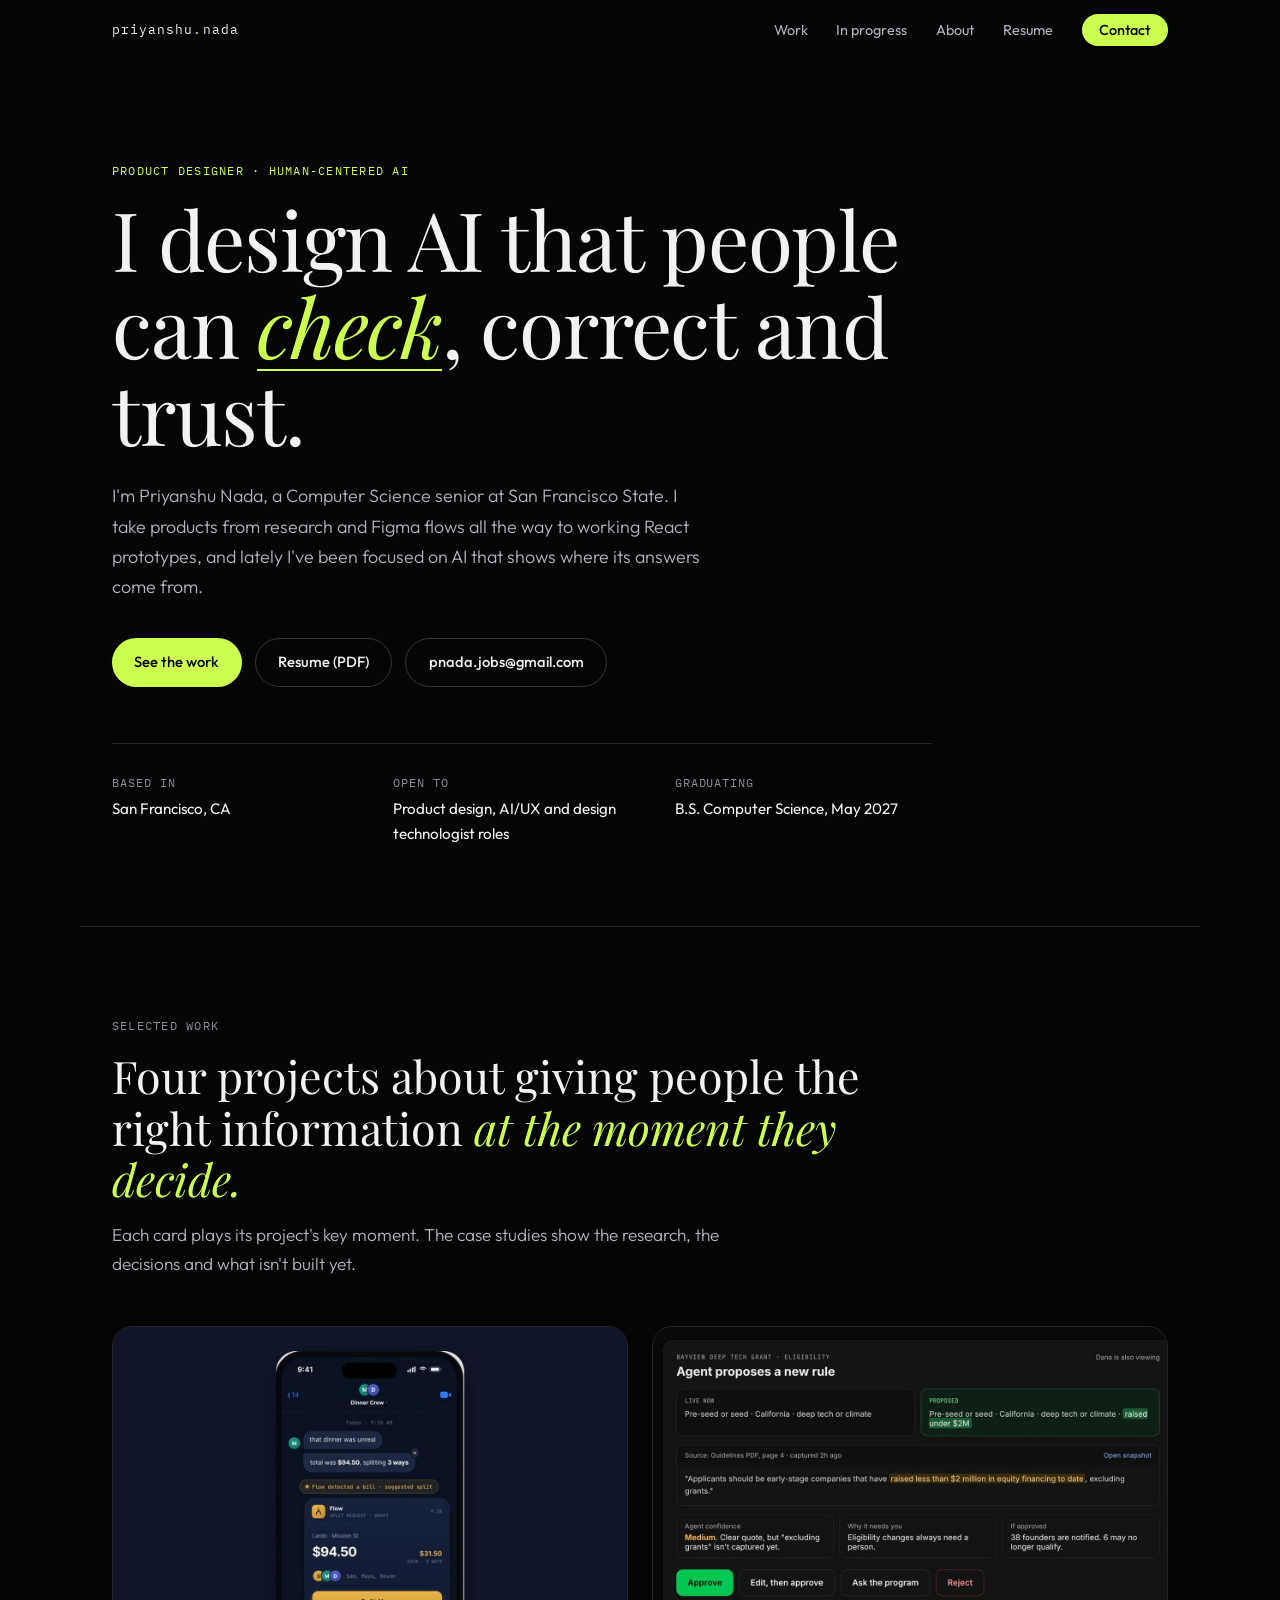
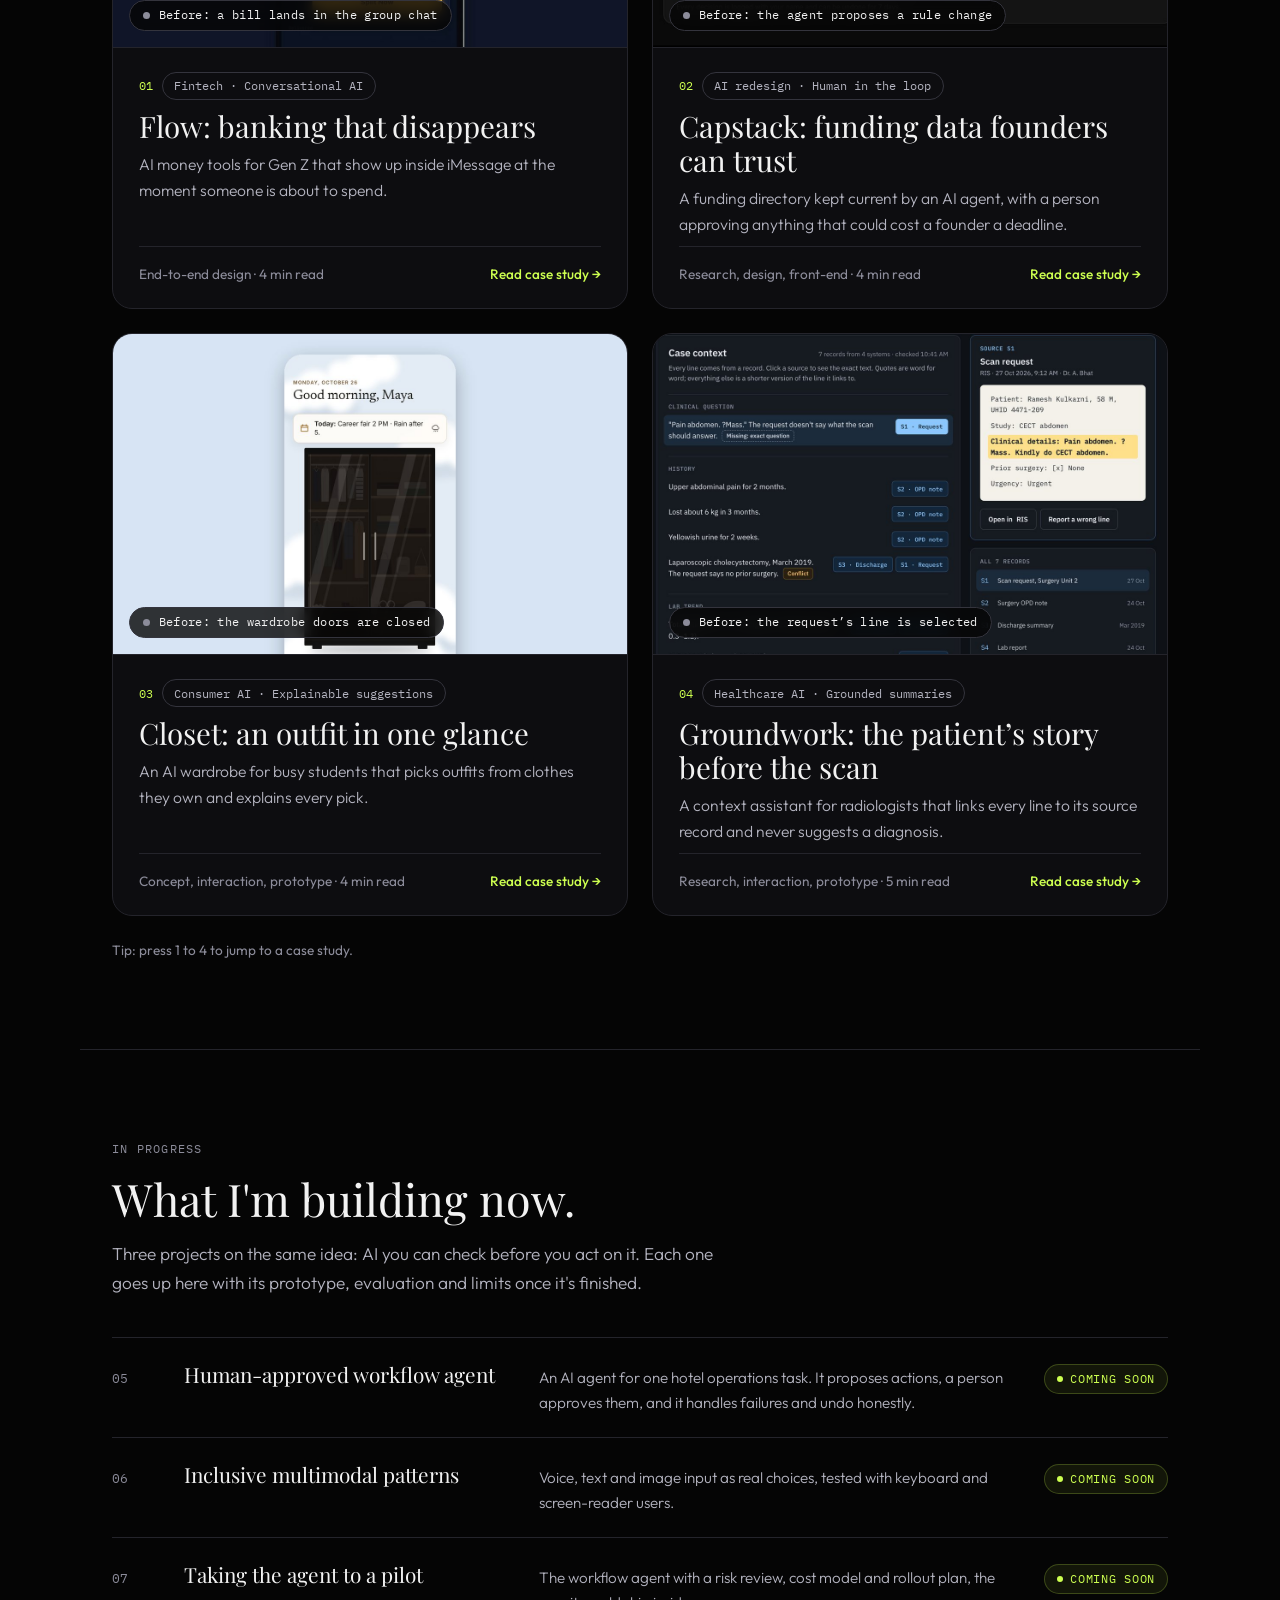
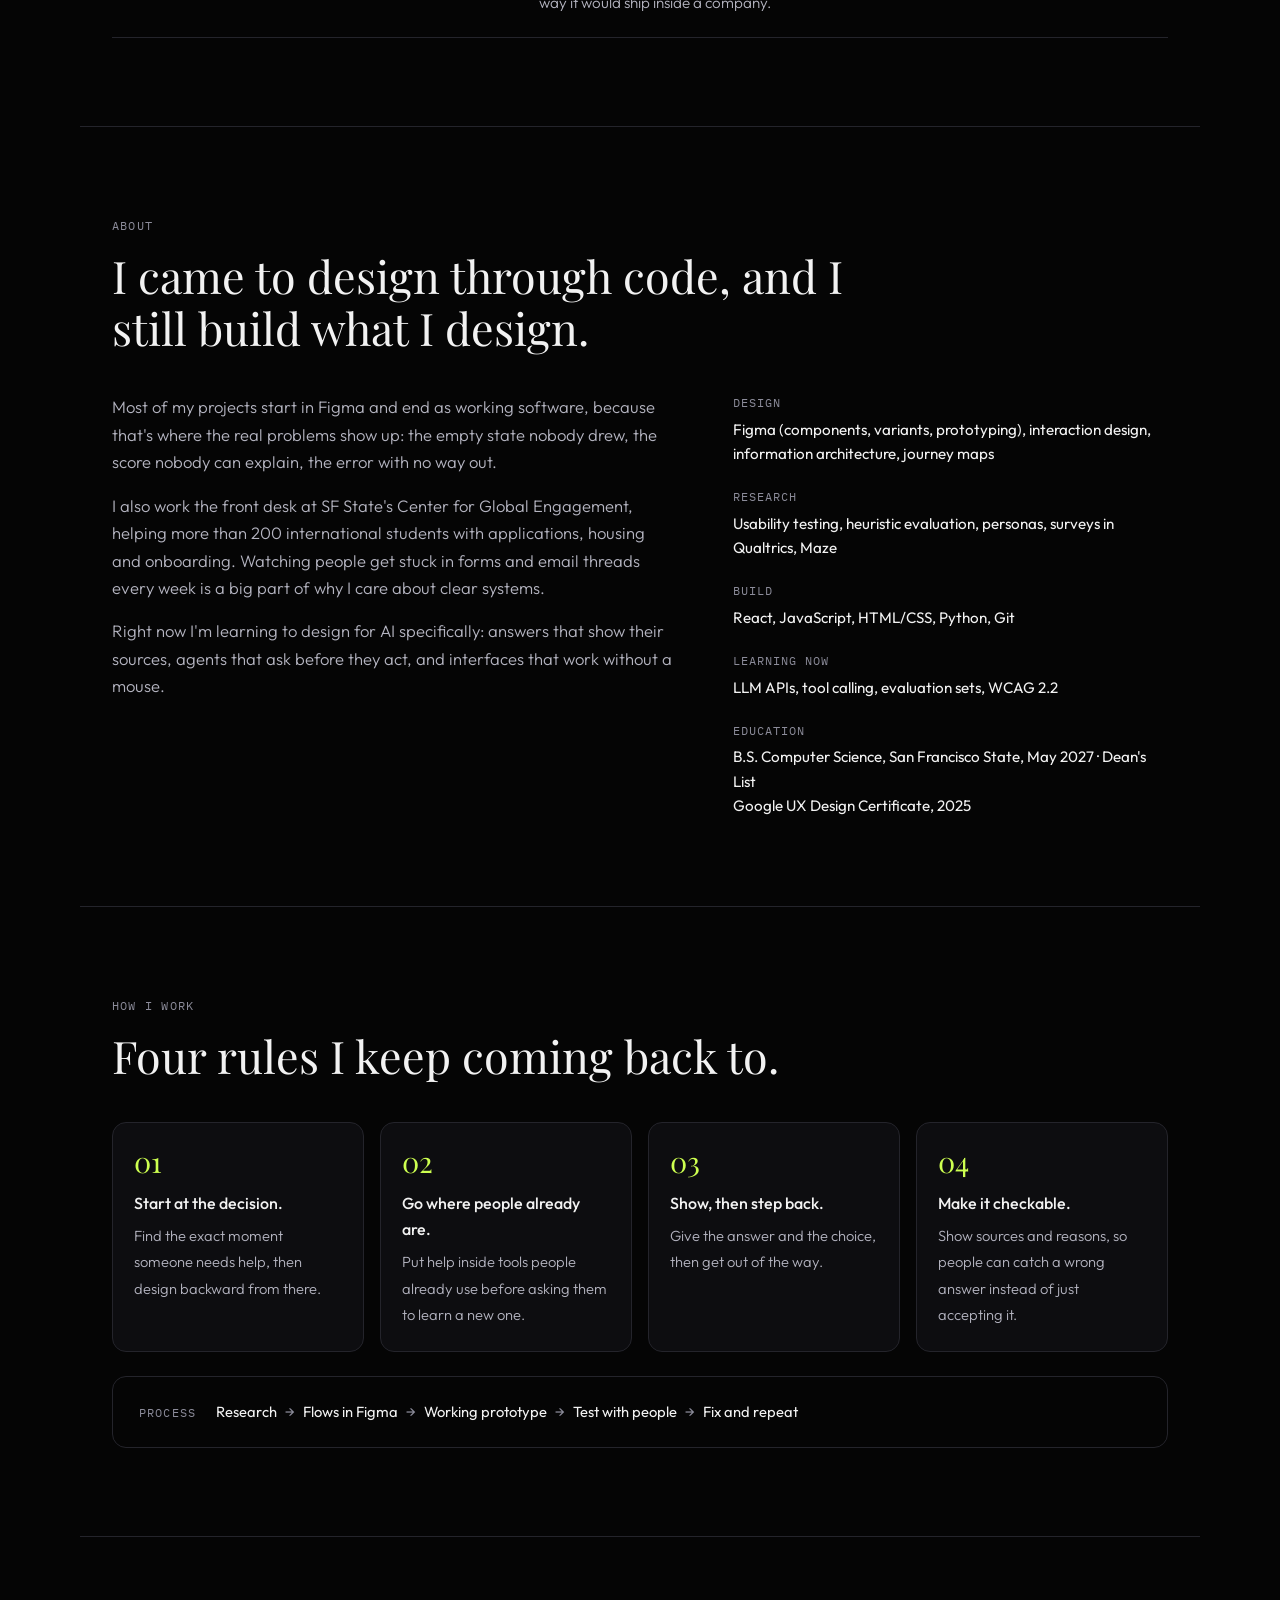
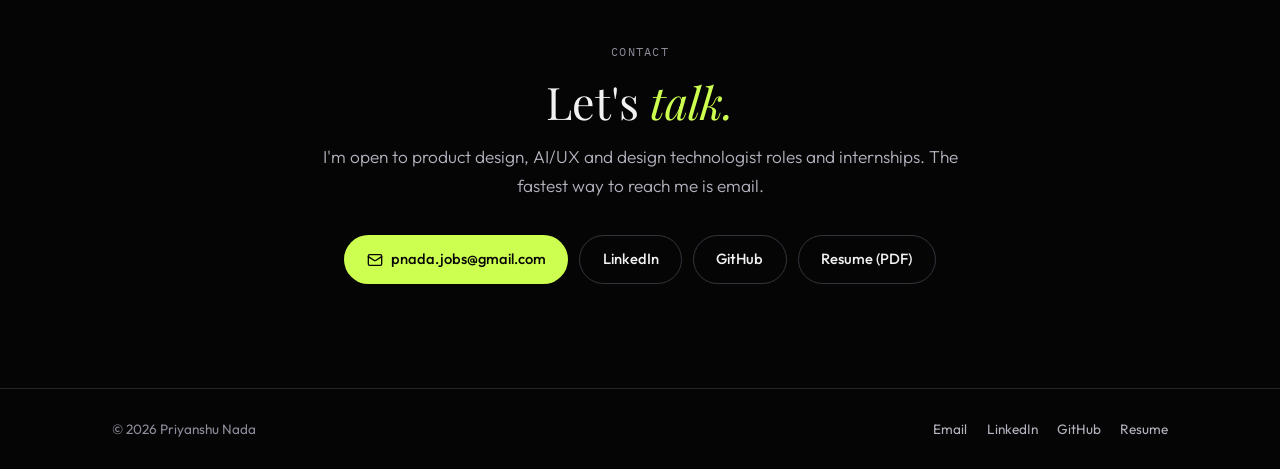
==== commit b008bfb2: "Update resume and add it to the hero One-page resume rebuilt around the four case studies (Groundwor" ====
--- a/index.html
+++ b/index.html
@@ -49,6 +49,7 @@
     <p class="hero-sub">I'm Priyanshu Nada, a Computer Science senior at San Francisco State. I take products from research and Figma flows all the way to working React prototypes, and lately I've been focused on AI that shows where its answers come from.</p>
     <div class="hero-cta">
       <a class="btn btn-a" href="#work">See the work</a>
+      <a class="btn btn-o" href="./Priyanshu_Nada_Product_Design_Resume.pdf" target="_blank" rel="noopener">Resume (PDF)</a>
       <a class="btn btn-o" href="mailto:pnada.jobs@gmail.com">pnada.jobs@gmail.com</a>
     </div>
     <dl class="facts">
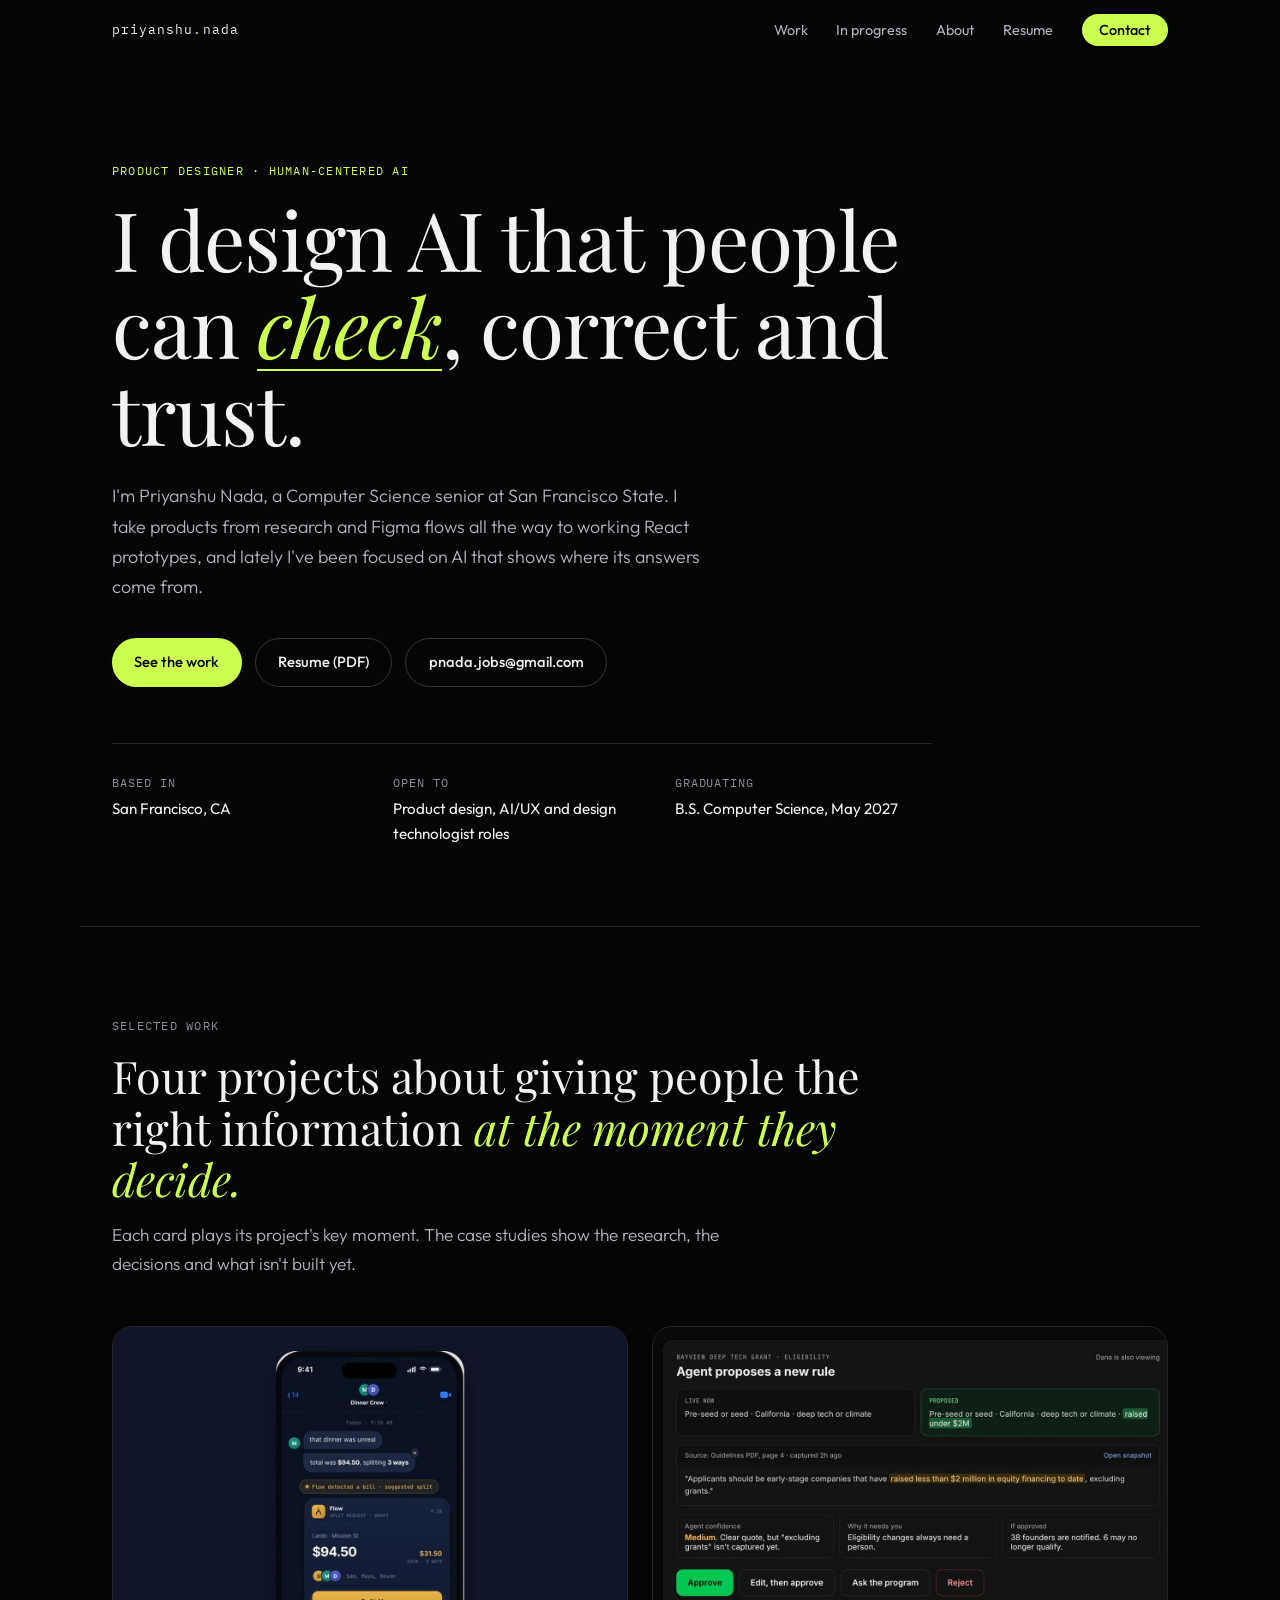
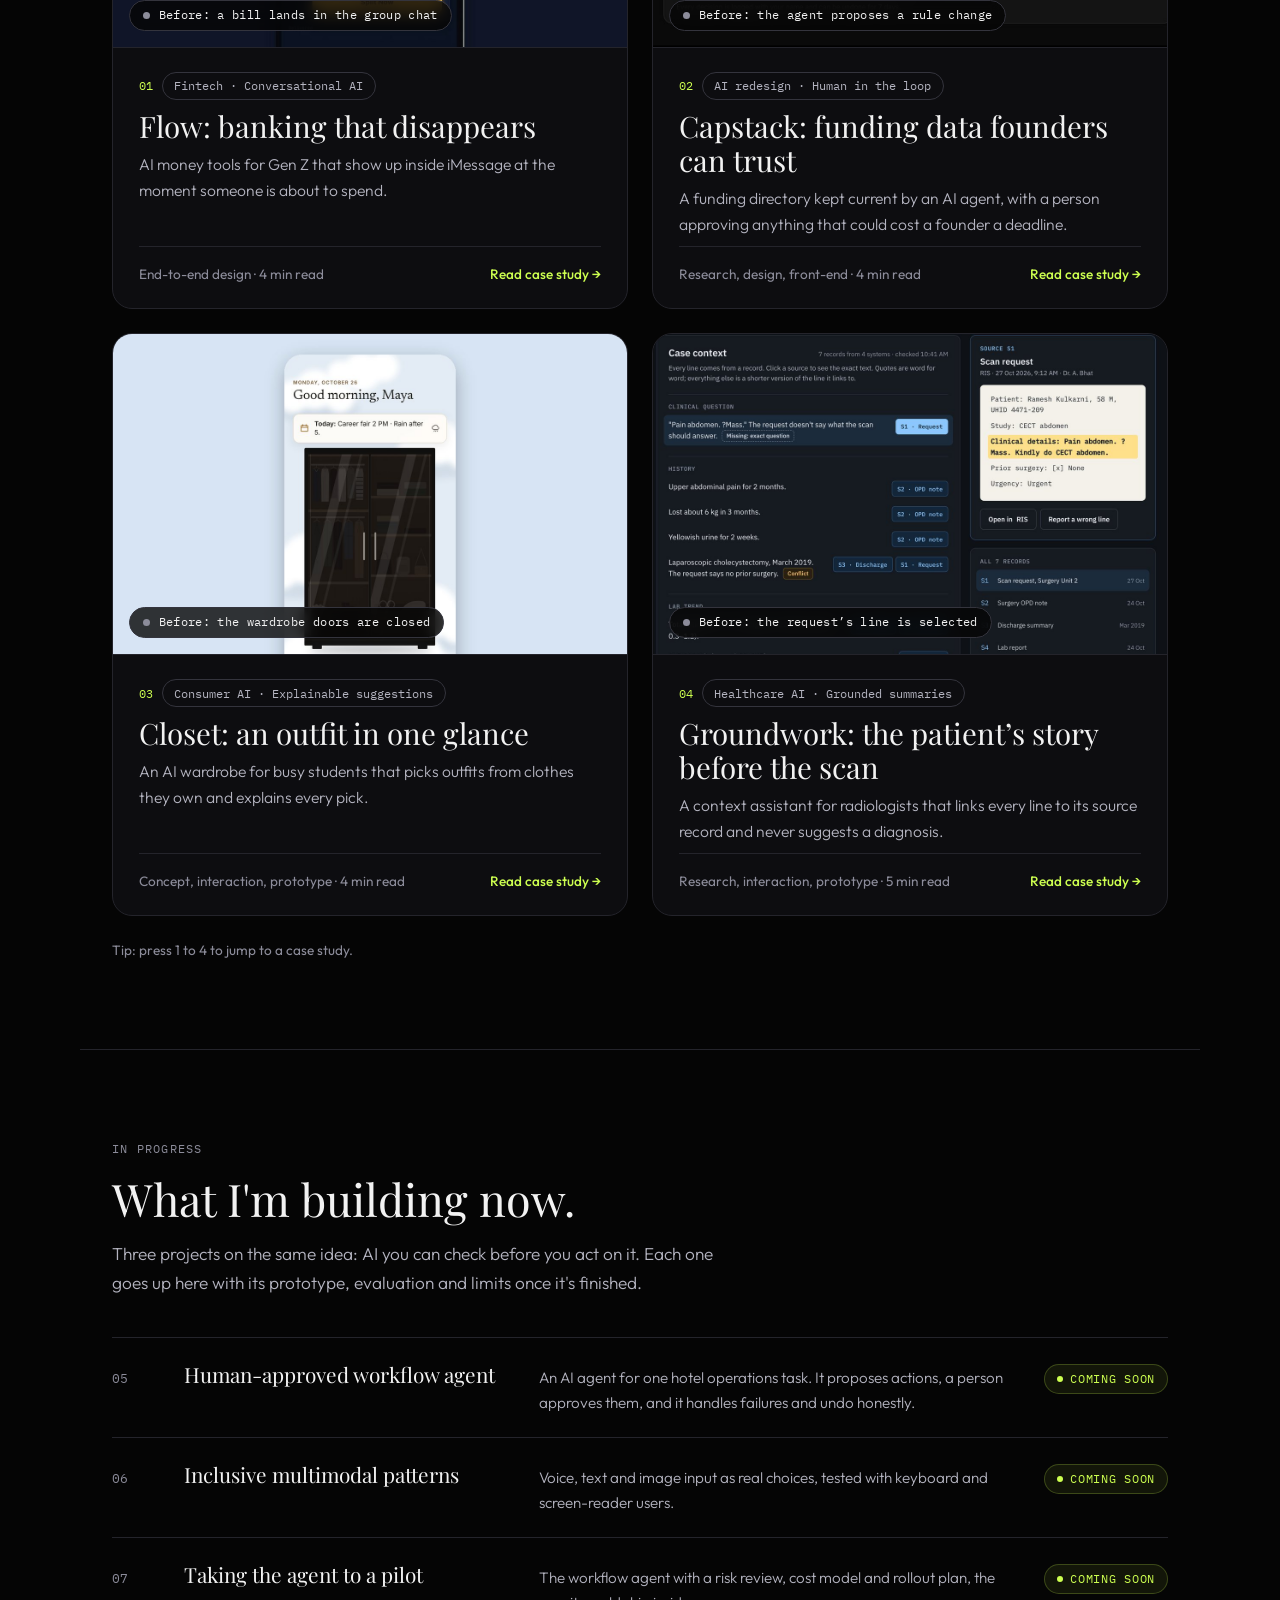
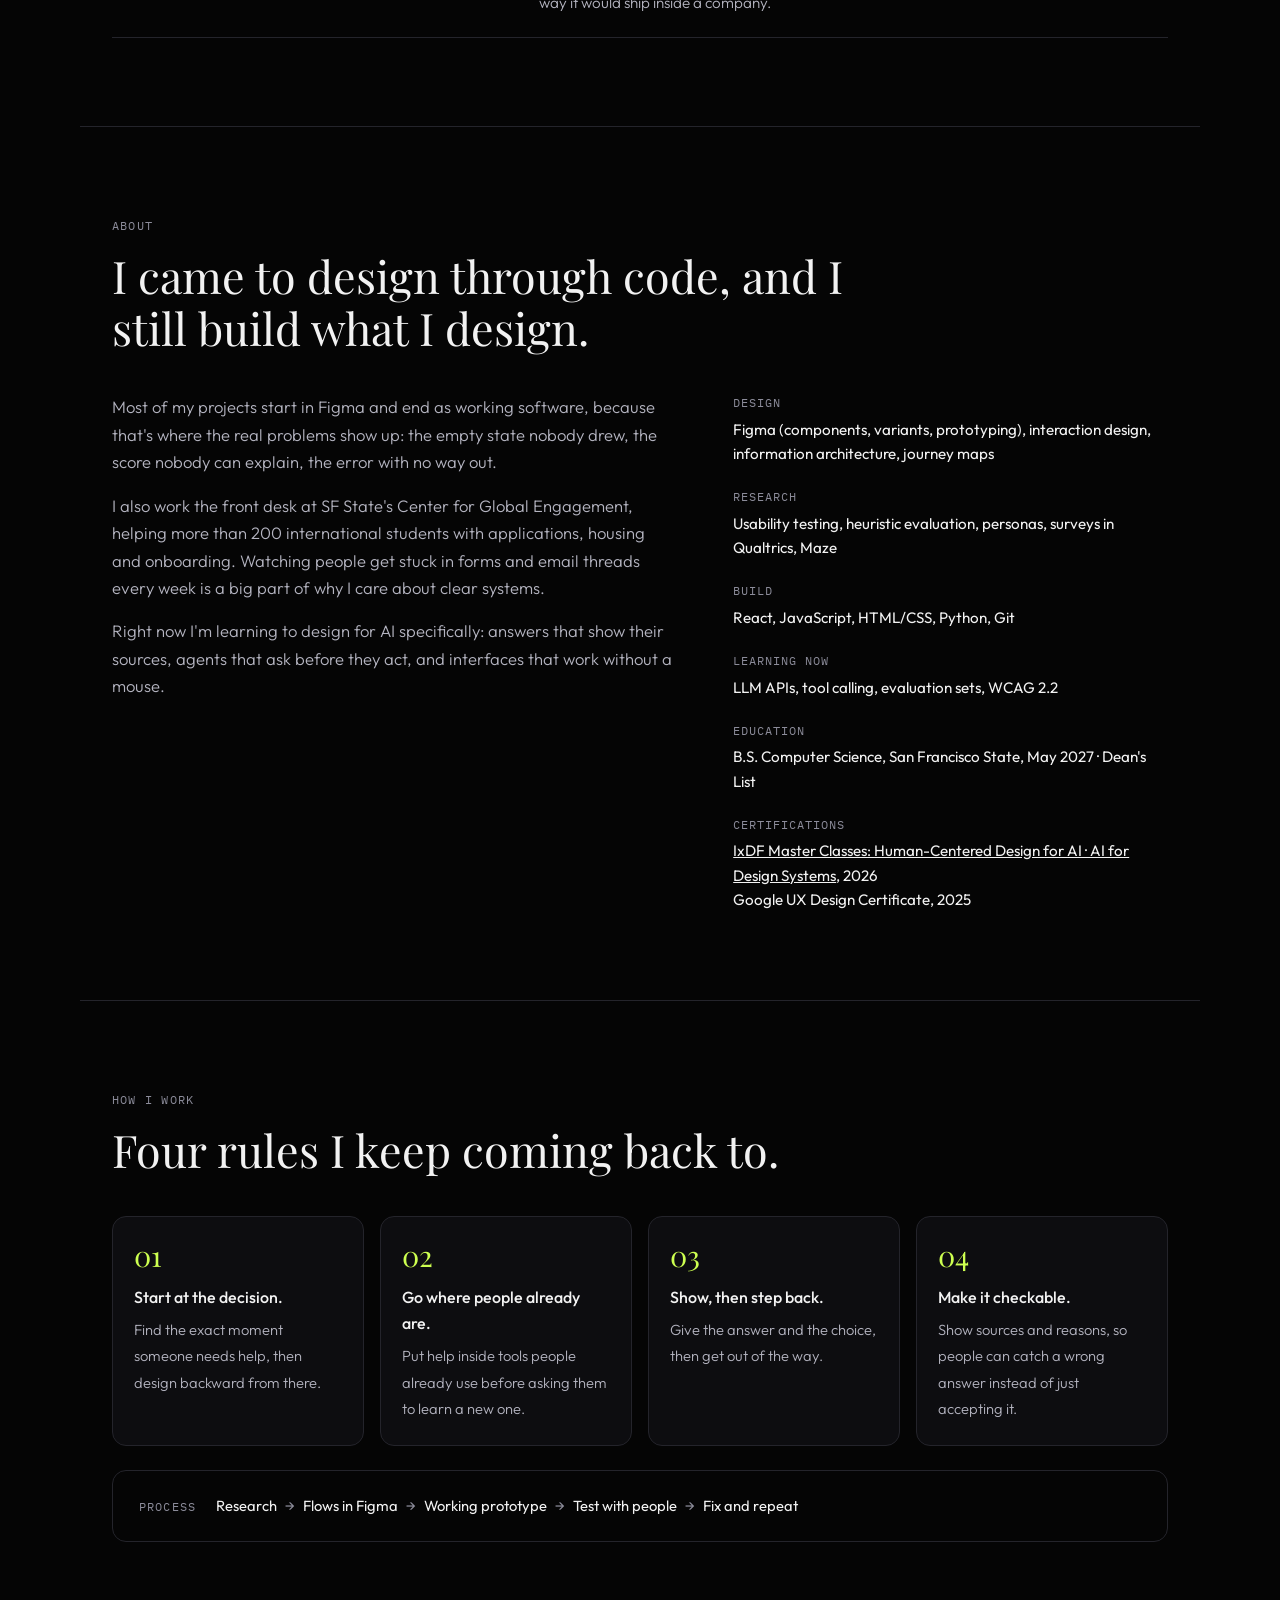
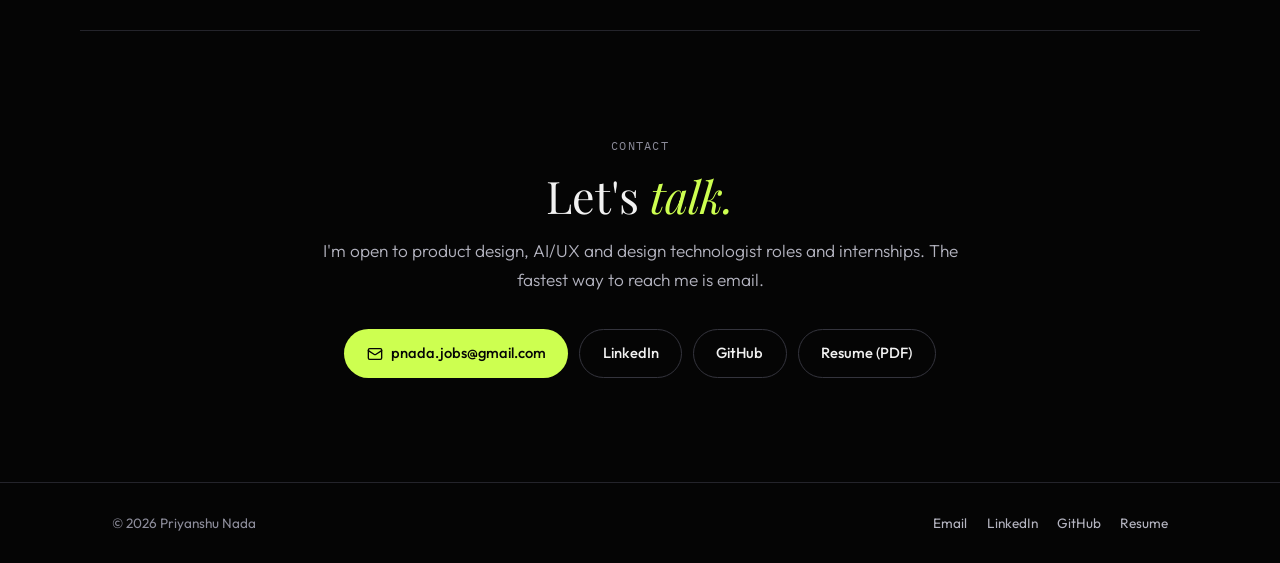
==== commit f71a9c3c: "Add IxDF AI certificates to resume and About Human-Centered Design for AI and AI for Design Systems " ====
--- a/index.html
+++ b/index.html
@@ -159,7 +159,8 @@
         <div><dt>Research</dt><dd>Usability testing, heuristic evaluation, personas, surveys in Qualtrics, Maze</dd></div>
         <div><dt>Build</dt><dd>React, JavaScript, HTML/CSS, Python, Git</dd></div>
         <div><dt>Learning now</dt><dd>LLM APIs, tool calling, evaluation sets, WCAG 2.2</dd></div>
-        <div><dt>Education</dt><dd>B.S. Computer Science, San Francisco State, May 2027 · Dean's List<br>Google UX Design Certificate, 2025</dd></div>
+        <div><dt>Education</dt><dd>B.S. Computer Science, San Francisco State, May 2027 · Dean's List</dd></div>
+        <div><dt>Certifications</dt><dd><a href="https://www.interaction-design.org/members/priyanshu-nada" target="_blank" rel="noopener">IxDF Master Classes: Human-Centered Design for AI · AI for Design Systems</a>, 2026<br>Google UX Design Certificate, 2025</dd></div>
       </dl>
     </div>
   </div>
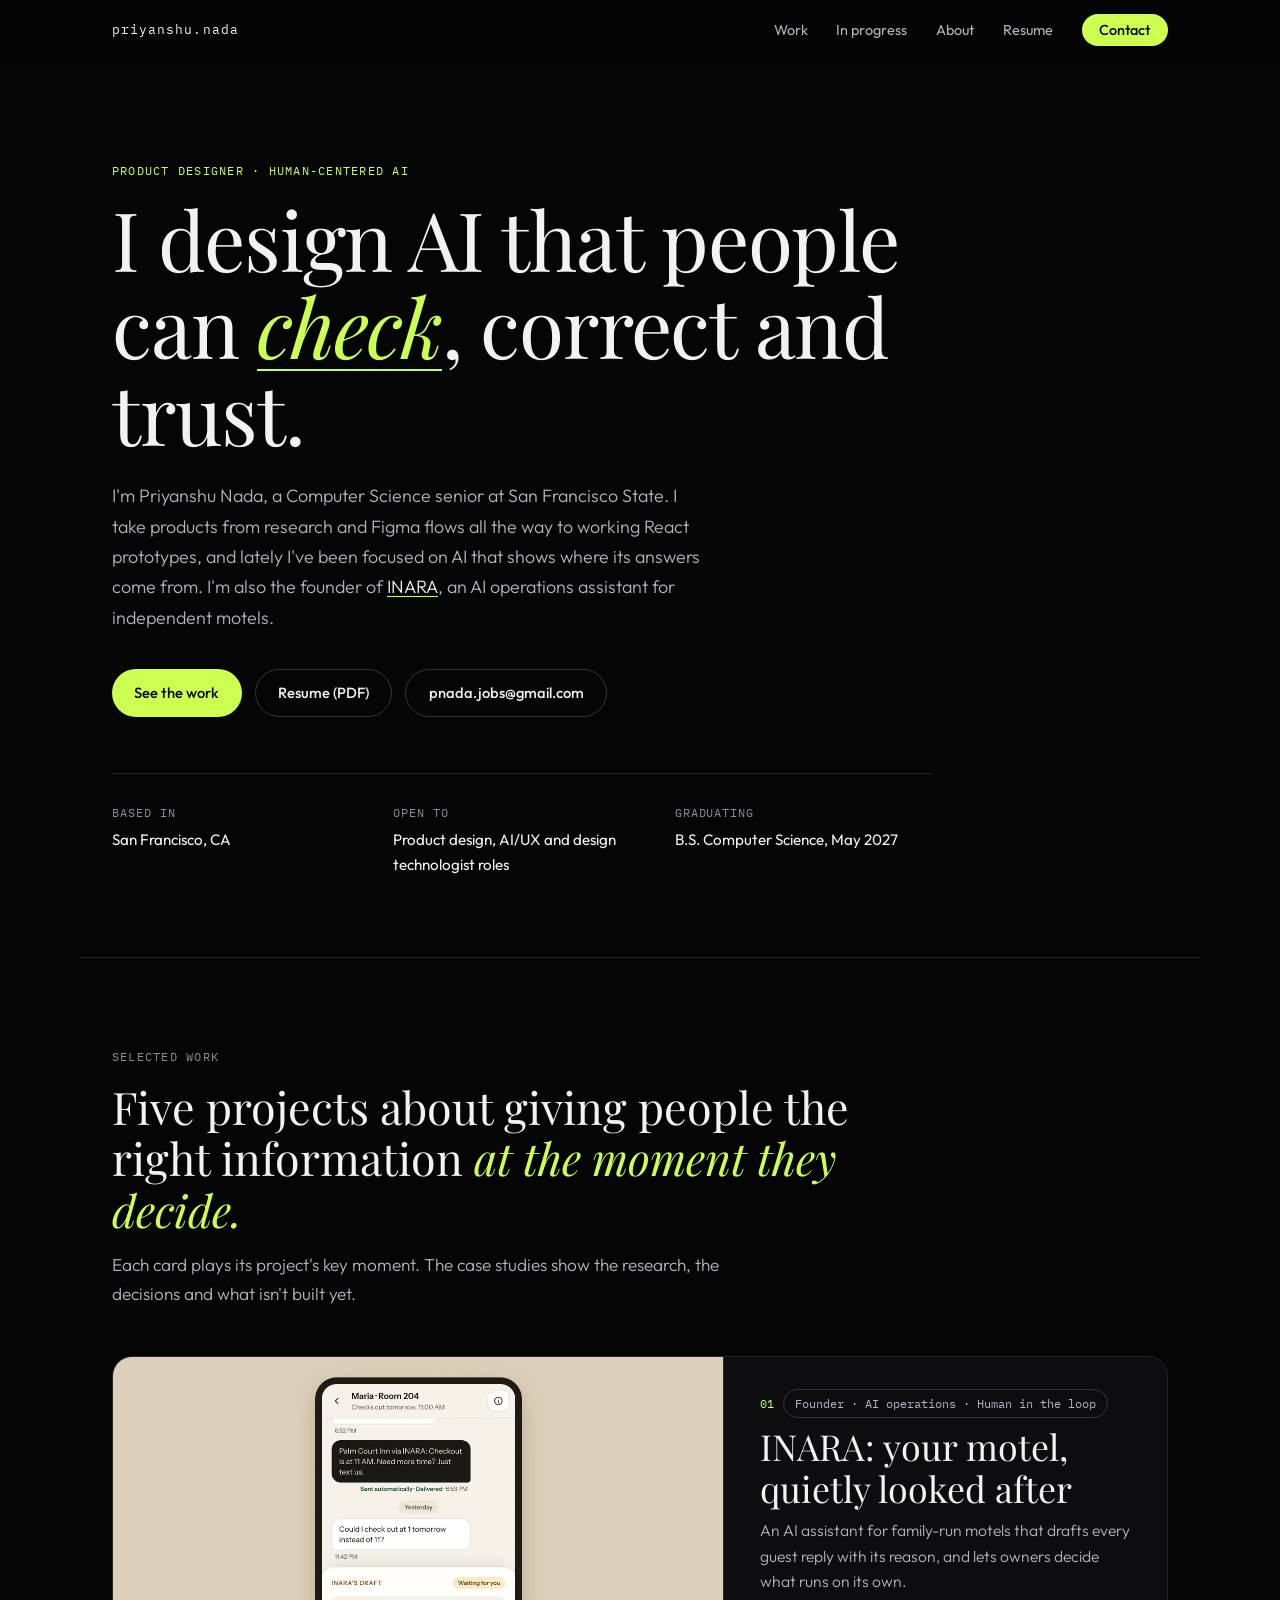
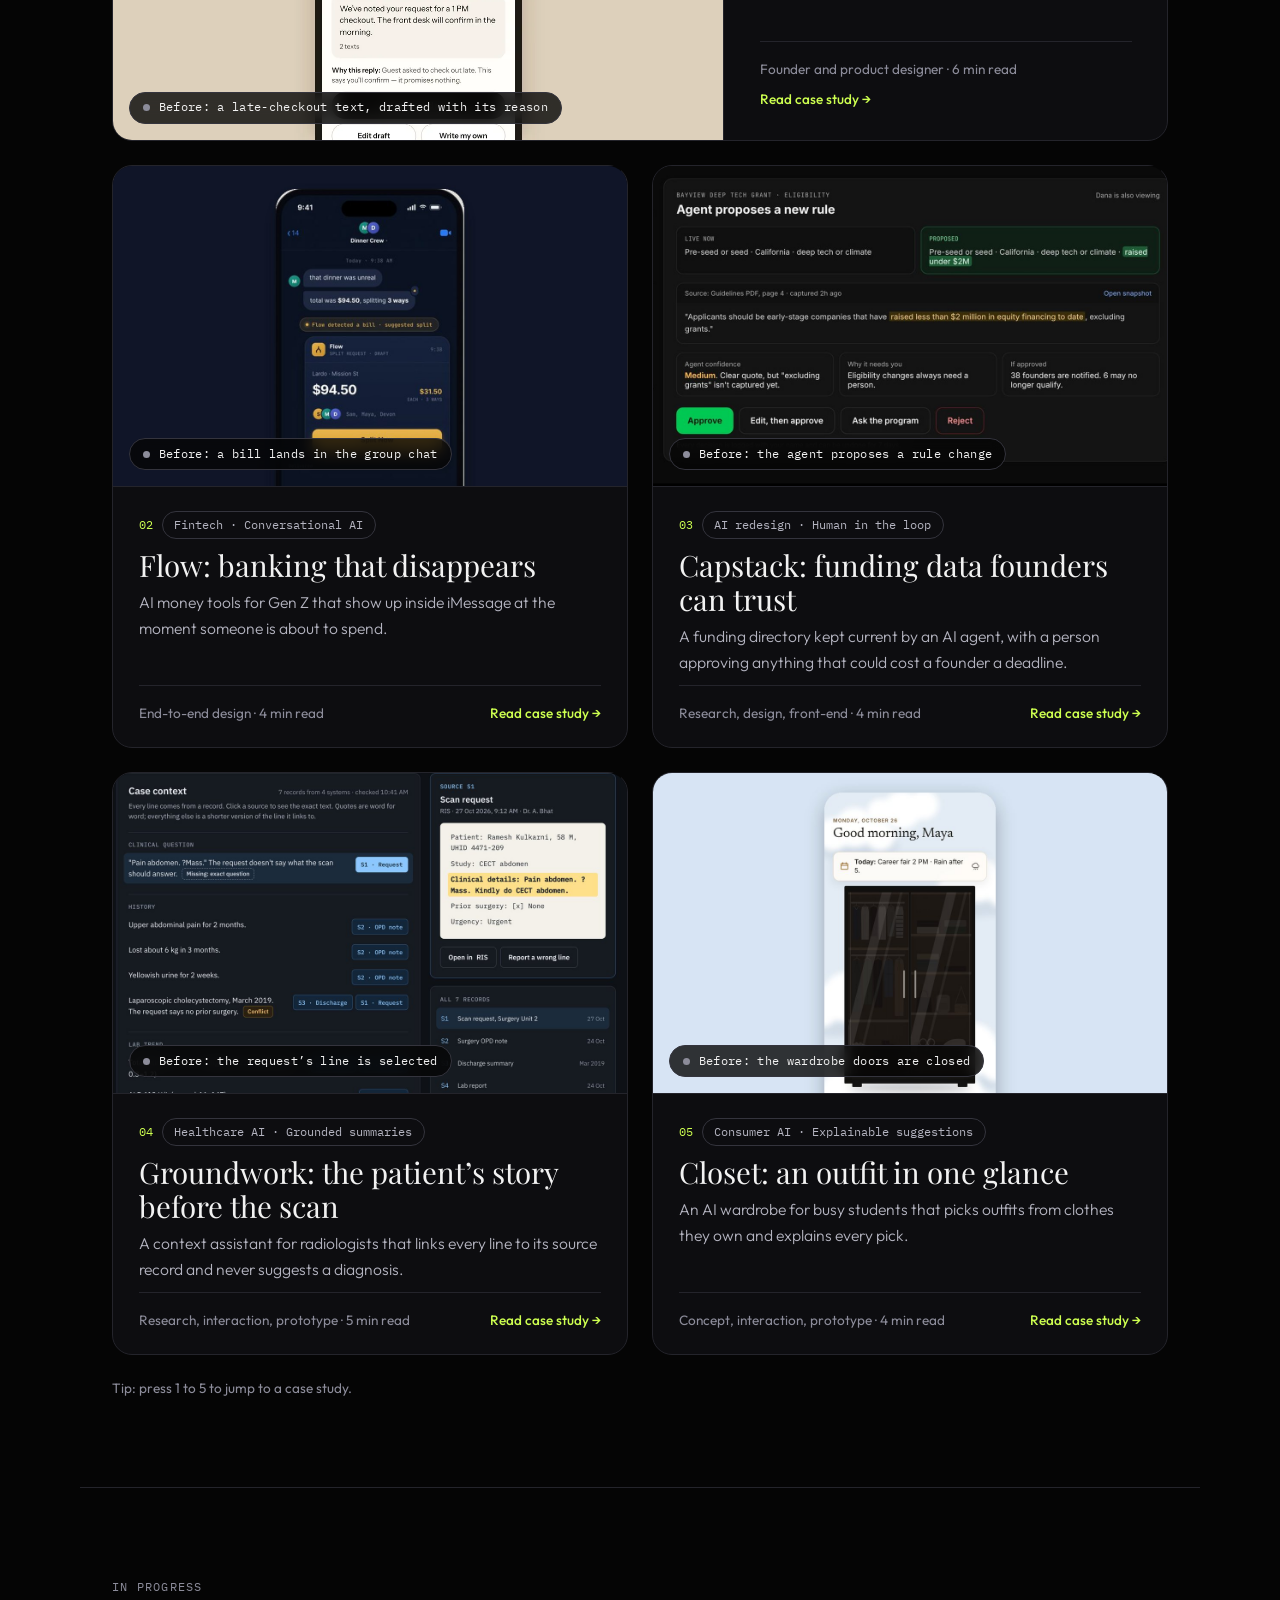
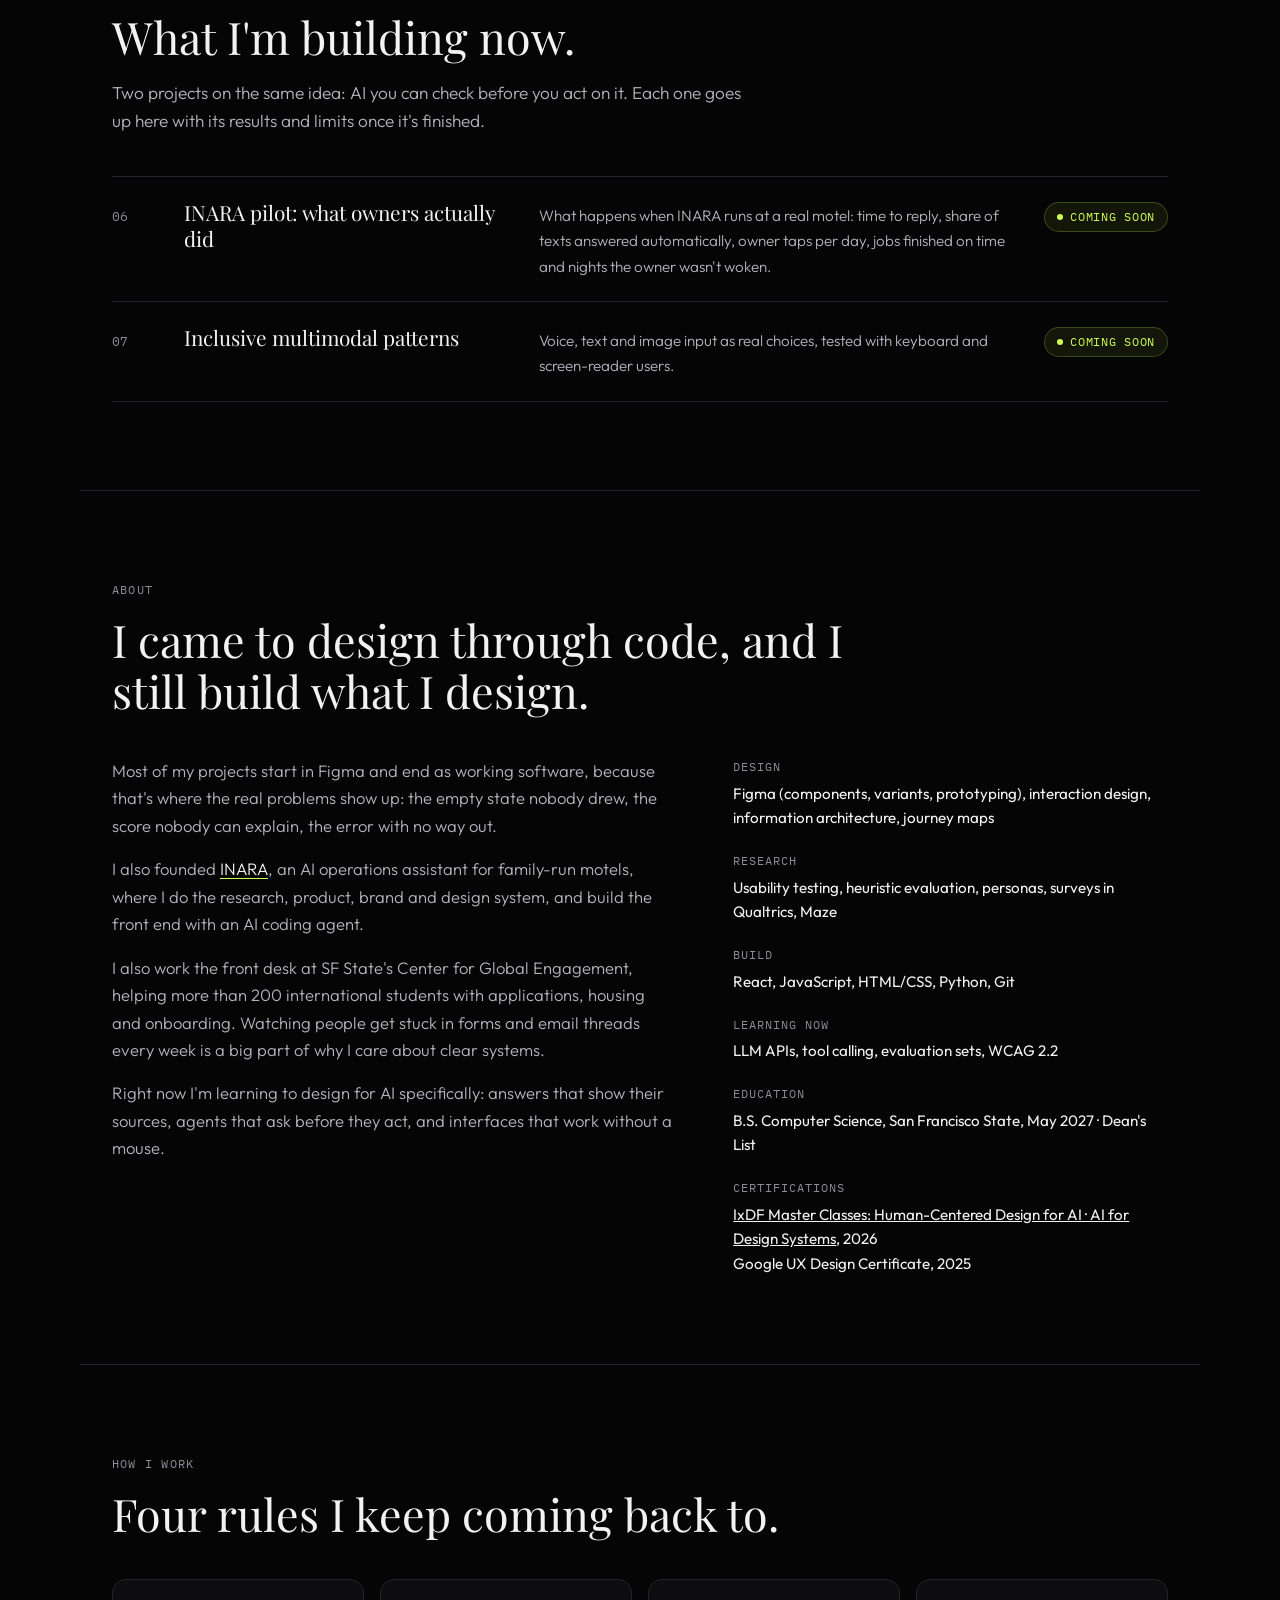
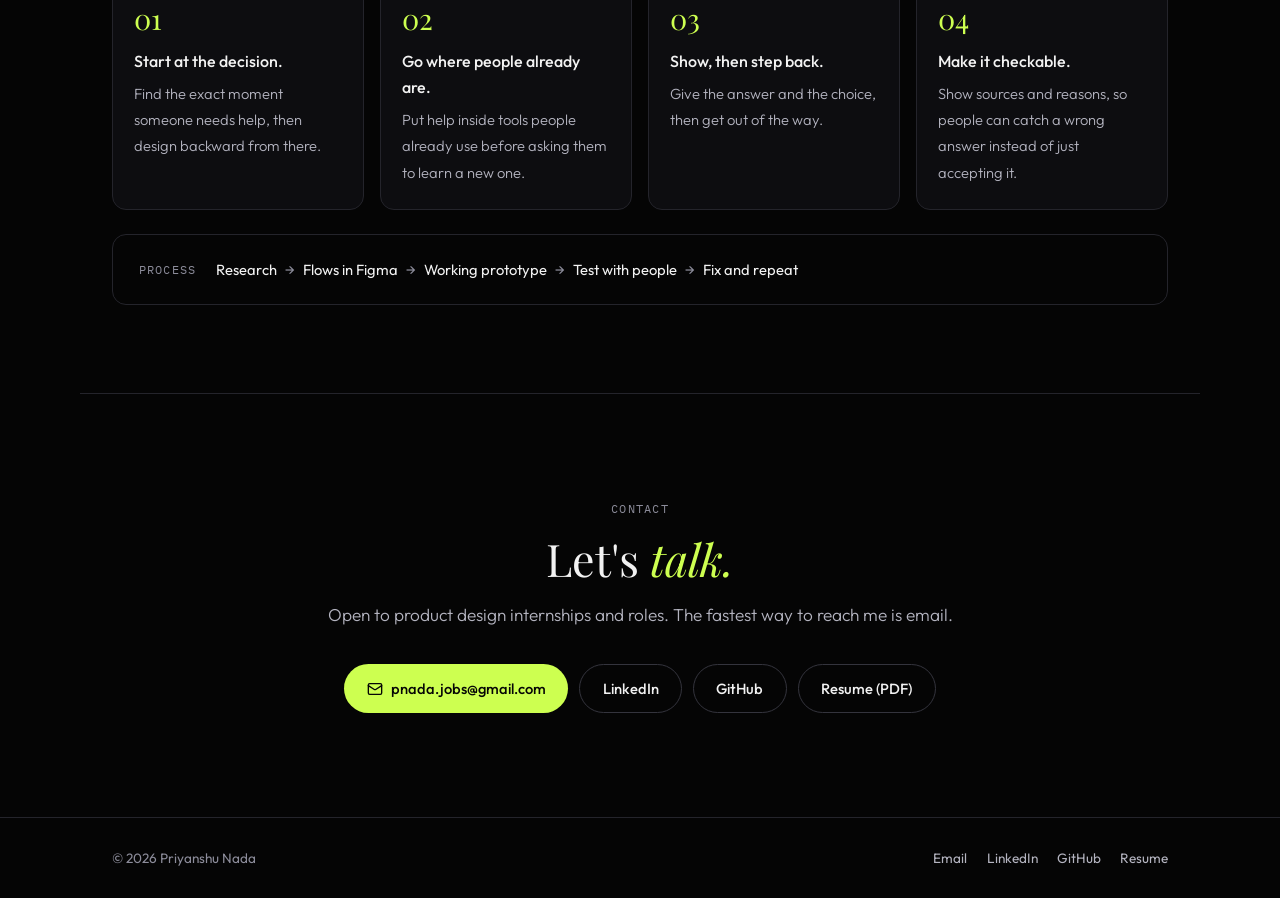
==== commit c836c3e1: "Add INARA case study (01) and reorder projects - New /work/inara/ page built from the Flow template," ====
--- a/index.html
+++ b/index.html
@@ -4,13 +4,13 @@
 <meta charset="UTF-8">
 <meta name="viewport" content="width=device-width, initial-scale=1.0">
 <title>Priyanshu Nada | Product Designer, Human-Centered AI</title>
-<meta name="description" content="Priyanshu Nada is a product designer and CS senior at San Francisco State. He designs and prototypes AI products people can check, correct and trust.">
+<meta name="description" content="Priyanshu Nada is a product designer, CS senior at San Francisco State and founder of INARA. He designs and prototypes AI products people can check, correct and trust.">
 <link rel="canonical" href="https://nadadesign.netlify.app/">
 <meta property="og:title" content="Priyanshu Nada | Product Designer, Human-Centered AI">
-<meta property="og:description" content="I design AI that people can check, correct and trust. Case studies: Flow, Capstack, Closet and Groundwork.">
+<meta property="og:description" content="I design AI that people can check, correct and trust. Case studies: INARA, Flow, Capstack, Groundwork and Closet.">
 <meta property="og:type" content="website">
 <meta property="og:url" content="https://nadadesign.netlify.app/">
-<meta property="og:image" content="https://nadadesign.netlify.app/assets/preview/groundwork-b.jpg">
+<meta property="og:image" content="https://nadadesign.netlify.app/assets/preview/inara-a.jpg">
 <meta name="twitter:card" content="summary_large_image">
 <link rel="preconnect" href="https://fonts.googleapis.com">
 <link rel="preconnect" href="https://fonts.gstatic.com" crossorigin>
@@ -46,7 +46,7 @@
   <div class="wrap">
     <p class="label">Product designer · Human-centered AI</p>
     <h1 class="h1">I design AI that people can <em>check</em>, correct and trust.</h1>
-    <p class="hero-sub">I'm Priyanshu Nada, a Computer Science senior at San Francisco State. I take products from research and Figma flows all the way to working React prototypes, and lately I've been focused on AI that shows where its answers come from.</p>
+    <p class="hero-sub">I'm Priyanshu Nada, a Computer Science senior at San Francisco State. I take products from research and Figma flows all the way to working React prototypes, and lately I've been focused on AI that shows where its answers come from. I'm also the founder of <a href="work/inara/">INARA</a>, an AI operations assistant for independent motels.</p>
     <div class="hero-cta">
       <a class="btn btn-a" href="#work">See the work</a>
       <a class="btn btn-o" href="./Priyanshu_Nada_Product_Design_Resume.pdf" target="_blank" rel="noopener">Resume (PDF)</a>
@@ -66,10 +66,23 @@
   <div class="wrap">
     <div class="reveal">
       <p class="label">Selected work</p>
-      <h2 class="h2">Four projects about giving people the right information <em>at the moment they decide.</em></h2>
+      <h2 class="h2">Five projects about giving people the right information <em>at the moment they decide.</em></h2>
       <p class="lead">Each card plays its project's key moment. The case studies show the research, the decisions and what isn't built yet.</p>
     </div>
     <div class="grid">
+      <a class="pcard featured" href="work/inara/" aria-label="INARA: your motel, quietly looked after. Read the case study">
+        <div class="pmedia" style="view-transition-name:m-inara">
+          <picture><source type="image/webp" srcset="assets/preview/inara-a.webp"><img class="a" src="assets/preview/inara-a.jpg" width="1200" height="750" loading="lazy" decoding="async" alt=""></picture>
+          <picture><source type="image/webp" srcset="assets/preview/inara-b.webp"><img class="b" src="assets/preview/inara-b.jpg" width="1200" height="750" loading="lazy" decoding="async" alt=""></picture>
+          <span class="phint" aria-hidden="true"><i></i><span class="s1">Before: a late-checkout text, drafted with its reason</span><span class="s2">After: approved in two taps, and delivered</span></span>
+        </div>
+        <div class="pbody">
+          <div class="pkick"><span class="case-num">01</span><span class="pill">Founder · AI operations · Human in the loop</span></div>
+          <h3 class="ptitle" style="view-transition-name:t-inara">INARA: your motel, quietly looked after</h3>
+          <p class="pline">An AI assistant for family-run motels that drafts every guest reply with its reason, and lets owners decide what runs on its own.</p>
+          <div class="pfoot"><span>Founder and product designer · 6 min read</span><span class="pgo">Read case study <span class="arr" aria-hidden="true">→</span></span></div>
+        </div>
+      </a>
       <a class="pcard" href="work/flow/" aria-label="Flow: banking that disappears. Read the case study">
         <div class="pmedia" style="view-transition-name:m-flow">
           <img class="a" src="assets/preview/flow-a.jpg" width="1200" height="750" loading="lazy" alt="">
@@ -77,7 +90,7 @@
           <span class="phint" aria-hidden="true"><i></i><span class="s1">Before: a bill lands in the group chat</span><span class="s2">After: split settled in 18 seconds</span></span>
         </div>
         <div class="pbody">
-          <div class="pkick"><span class="case-num">01</span><span class="pill">Fintech · Conversational AI</span></div>
+          <div class="pkick"><span class="case-num">02</span><span class="pill">Fintech · Conversational AI</span></div>
           <h3 class="ptitle" style="view-transition-name:t-flow">Flow: banking that disappears</h3>
           <p class="pline">AI money tools for Gen Z that show up inside iMessage at the moment someone is about to spend.</p>
           <div class="pfoot"><span>End-to-end design · 4 min read</span><span class="pgo">Read case study <span class="arr" aria-hidden="true">→</span></span></div>
@@ -90,10 +103,23 @@
           <span class="phint" aria-hidden="true"><i></i><span class="s1">Before: the agent proposes a rule change</span><span class="s2">After: a curator verifies it, with the source</span></span>
         </div>
         <div class="pbody">
-          <div class="pkick"><span class="case-num">02</span><span class="pill">AI redesign · Human in the loop</span></div>
+          <div class="pkick"><span class="case-num">03</span><span class="pill">AI redesign · Human in the loop</span></div>
           <h3 class="ptitle" style="view-transition-name:t-capstack">Capstack: funding data founders can trust</h3>
           <p class="pline">A funding directory kept current by an AI agent, with a person approving anything that could cost a founder a deadline.</p>
           <div class="pfoot"><span>Research, design, front-end · 4 min read</span><span class="pgo">Read case study <span class="arr" aria-hidden="true">→</span></span></div>
+        </div>
+      </a>
+      <a class="pcard" href="work/groundwork/" aria-label="Groundwork: the patient’s story before the scan. Read the case study">
+        <div class="pmedia" style="view-transition-name:m-groundwork">
+          <img class="a" src="assets/preview/groundwork-a.jpg" width="1200" height="750" loading="lazy" alt="">
+          <img class="b" src="assets/preview/groundwork-b.jpg" width="1200" height="750" loading="lazy" alt="">
+          <span class="phint" aria-hidden="true"><i></i><span class="s1">Before: the request’s line is selected</span><span class="s2">After: a lab source opens, exact line highlighted</span></span>
+        </div>
+        <div class="pbody">
+          <div class="pkick"><span class="case-num">04</span><span class="pill">Healthcare AI · Grounded summaries</span></div>
+          <h3 class="ptitle" style="view-transition-name:t-groundwork">Groundwork: the patient’s story before the scan</h3>
+          <p class="pline">A context assistant for radiologists that links every line to its source record and never suggests a diagnosis.</p>
+          <div class="pfoot"><span>Research, interaction, prototype · 5 min read</span><span class="pgo">Read case study <span class="arr" aria-hidden="true">→</span></span></div>
         </div>
       </a>
       <a class="pcard" href="work/closet/" aria-label="Closet: an outfit in one glance. Read the case study">
@@ -103,27 +129,14 @@
           <span class="phint" aria-hidden="true"><i></i><span class="s1">Before: the wardrobe doors are closed</span><span class="s2">After: doors open on today’s clothes</span></span>
         </div>
         <div class="pbody">
-          <div class="pkick"><span class="case-num">03</span><span class="pill">Consumer AI · Explainable suggestions</span></div>
+          <div class="pkick"><span class="case-num">05</span><span class="pill">Consumer AI · Explainable suggestions</span></div>
           <h3 class="ptitle" style="view-transition-name:t-closet">Closet: an outfit in one glance</h3>
           <p class="pline">An AI wardrobe for busy students that picks outfits from clothes they own and explains every pick.</p>
           <div class="pfoot"><span>Concept, interaction, prototype · 4 min read</span><span class="pgo">Read case study <span class="arr" aria-hidden="true">→</span></span></div>
         </div>
       </a>
-      <a class="pcard" href="work/groundwork/" aria-label="Groundwork: the patient’s story before the scan. Read the case study">
-        <div class="pmedia" style="view-transition-name:m-groundwork">
-          <img class="a" src="assets/preview/groundwork-a.jpg" width="1200" height="750" loading="lazy" alt="">
-          <img class="b" src="assets/preview/groundwork-b.jpg" width="1200" height="750" loading="lazy" alt="">
-          <span class="phint" aria-hidden="true"><i></i><span class="s1">Before: the request’s line is selected</span><span class="s2">After: a lab source opens, exact line highlighted</span></span>
-        </div>
-        <div class="pbody">
-          <div class="pkick"><span class="case-num">04</span><span class="pill">Healthcare AI · Grounded summaries</span></div>
-          <h3 class="ptitle" style="view-transition-name:t-groundwork">Groundwork: the patient’s story before the scan</h3>
-          <p class="pline">A context assistant for radiologists that links every line to its source record and never suggests a diagnosis.</p>
-          <div class="pfoot"><span>Research, interaction, prototype · 5 min read</span><span class="pgo">Read case study <span class="arr" aria-hidden="true">→</span></span></div>
-        </div>
-      </a>
-    </div>
-    <p class="kbd-hint">Tip: press 1 to 4 to jump to a case study.</p>
+    </div>
+    <p class="kbd-hint">Tip: press 1 to 5 to jump to a case study.</p>
   </div>
 </section>
 <div class="rule"></div>
@@ -133,11 +146,10 @@
   <div class="wrap reveal">
     <p class="label">In progress</p>
     <h2 class="h2">What I'm building now.</h2>
-    <p class="lead">Three projects on the same idea: AI you can check before you act on it. Each one goes up here with its prototype, evaluation and limits once it's finished.</p>
+    <p class="lead">Two projects on the same idea: AI you can check before you act on it. Each one goes up here with its results and limits once it's finished.</p>
     <ul class="next-list">
-      <li><span class="n-num">05</span><span class="n-name">Human-approved workflow agent</span><span class="n-desc">An AI agent for one hotel operations task. It proposes actions, a person approves them, and it handles failures and undo honestly.</span><span class="n-tag">Coming soon</span></li>
-      <li><span class="n-num">06</span><span class="n-name">Inclusive multimodal patterns</span><span class="n-desc">Voice, text and image input as real choices, tested with keyboard and screen-reader users.</span><span class="n-tag">Coming soon</span></li>
-      <li><span class="n-num">07</span><span class="n-name">Taking the agent to a pilot</span><span class="n-desc">The workflow agent with a risk review, cost model and rollout plan, the way it would ship inside a company.</span><span class="n-tag">Coming soon</span></li>
+      <li><span class="n-num">06</span><span class="n-name">INARA pilot: what owners actually did</span><span class="n-desc">What happens when INARA runs at a real motel: time to reply, share of texts answered automatically, owner taps per day, jobs finished on time and nights the owner wasn't woken.</span><span class="n-tag">Coming soon</span></li>
+      <li><span class="n-num">07</span><span class="n-name">Inclusive multimodal patterns</span><span class="n-desc">Voice, text and image input as real choices, tested with keyboard and screen-reader users.</span><span class="n-tag">Coming soon</span></li>
     </ul>
   </div>
 </section>
@@ -151,6 +163,7 @@
     <div class="about-grid">
       <div class="about-text">
         <p>Most of my projects start in Figma and end as working software, because that's where the real problems show up: the empty state nobody drew, the score nobody can explain, the error with no way out.</p>
+        <p>I also founded <a href="work/inara/">INARA</a>, an AI operations assistant for family-run motels, where I do the research, product, brand and design system, and build the front end with an AI coding agent.</p>
         <p>I also work the front desk at SF State's Center for Global Engagement, helping more than 200 international students with applications, housing and onboarding. Watching people get stuck in forms and email threads every week is a big part of why I care about clear systems.</p>
         <p>Right now I'm learning to design for AI specifically: answers that show their sources, agents that ask before they act, and interfaces that work without a mouse.</p>
       </div>
@@ -193,7 +206,7 @@
   <div class="wrap reveal">
     <p class="label">Contact</p>
     <h2 class="h2">Let's <em>talk.</em></h2>
-    <p class="lead">I'm open to product design, AI/UX and design technologist roles and internships. The fastest way to reach me is email.</p>
+    <p class="lead">Open to product design internships and roles. The fastest way to reach me is email.</p>
     <div class="contact-btns">
       <a class="btn btn-a" href="mailto:pnada.jobs@gmail.com">
         <svg viewBox="0 0 24 24" fill="none" stroke="currentColor" stroke-width="2" stroke-linecap="round" stroke-linejoin="round" aria-hidden="true"><rect x="2" y="4" width="20" height="16" rx="2"/><path d="m22 7-8.97 5.7a1.94 1.94 0 0 1-2.06 0L2 7"/></svg>pnada.jobs@gmail.com</a>
--- a/assets/site.css
+++ b/assets/site.css
@@ -283,6 +283,15 @@
 .pgo .arr{display:inline-block;transition:transform .35s var(--ease)}
 .pcard:hover .pgo .arr{transform:translateX(5px)}
 .kbd-hint{margin-top:1.4rem;font-size:.85rem;color:var(--t3)}
+/* Lead project (INARA): spans the grid, media beside the text on wide screens */
+@media (min-width:821px){
+  .grid .pcard.featured{grid-column:1 / -1;flex-direction:row}
+  .pcard.featured .pmedia{flex:0 0 58%;border-bottom:0;border-right:1px solid var(--border)}
+  .pcard.featured .pbody{padding:2rem 2.2rem 1.8rem}
+  .pcard.featured .ptitle{font-size:clamp(1.8rem,2.8vw,2.4rem)}
+}
+.hero-sub a,.about-text a{color:var(--t1);text-decoration-color:var(--accent);text-underline-offset:3px}
+.hero-sub a:hover,.about-text a:hover{color:var(--accent)}
 @media (hover:none){.kbd-hint{display:none}}
 
 /* ---------- v2: case study pages ---------- */
